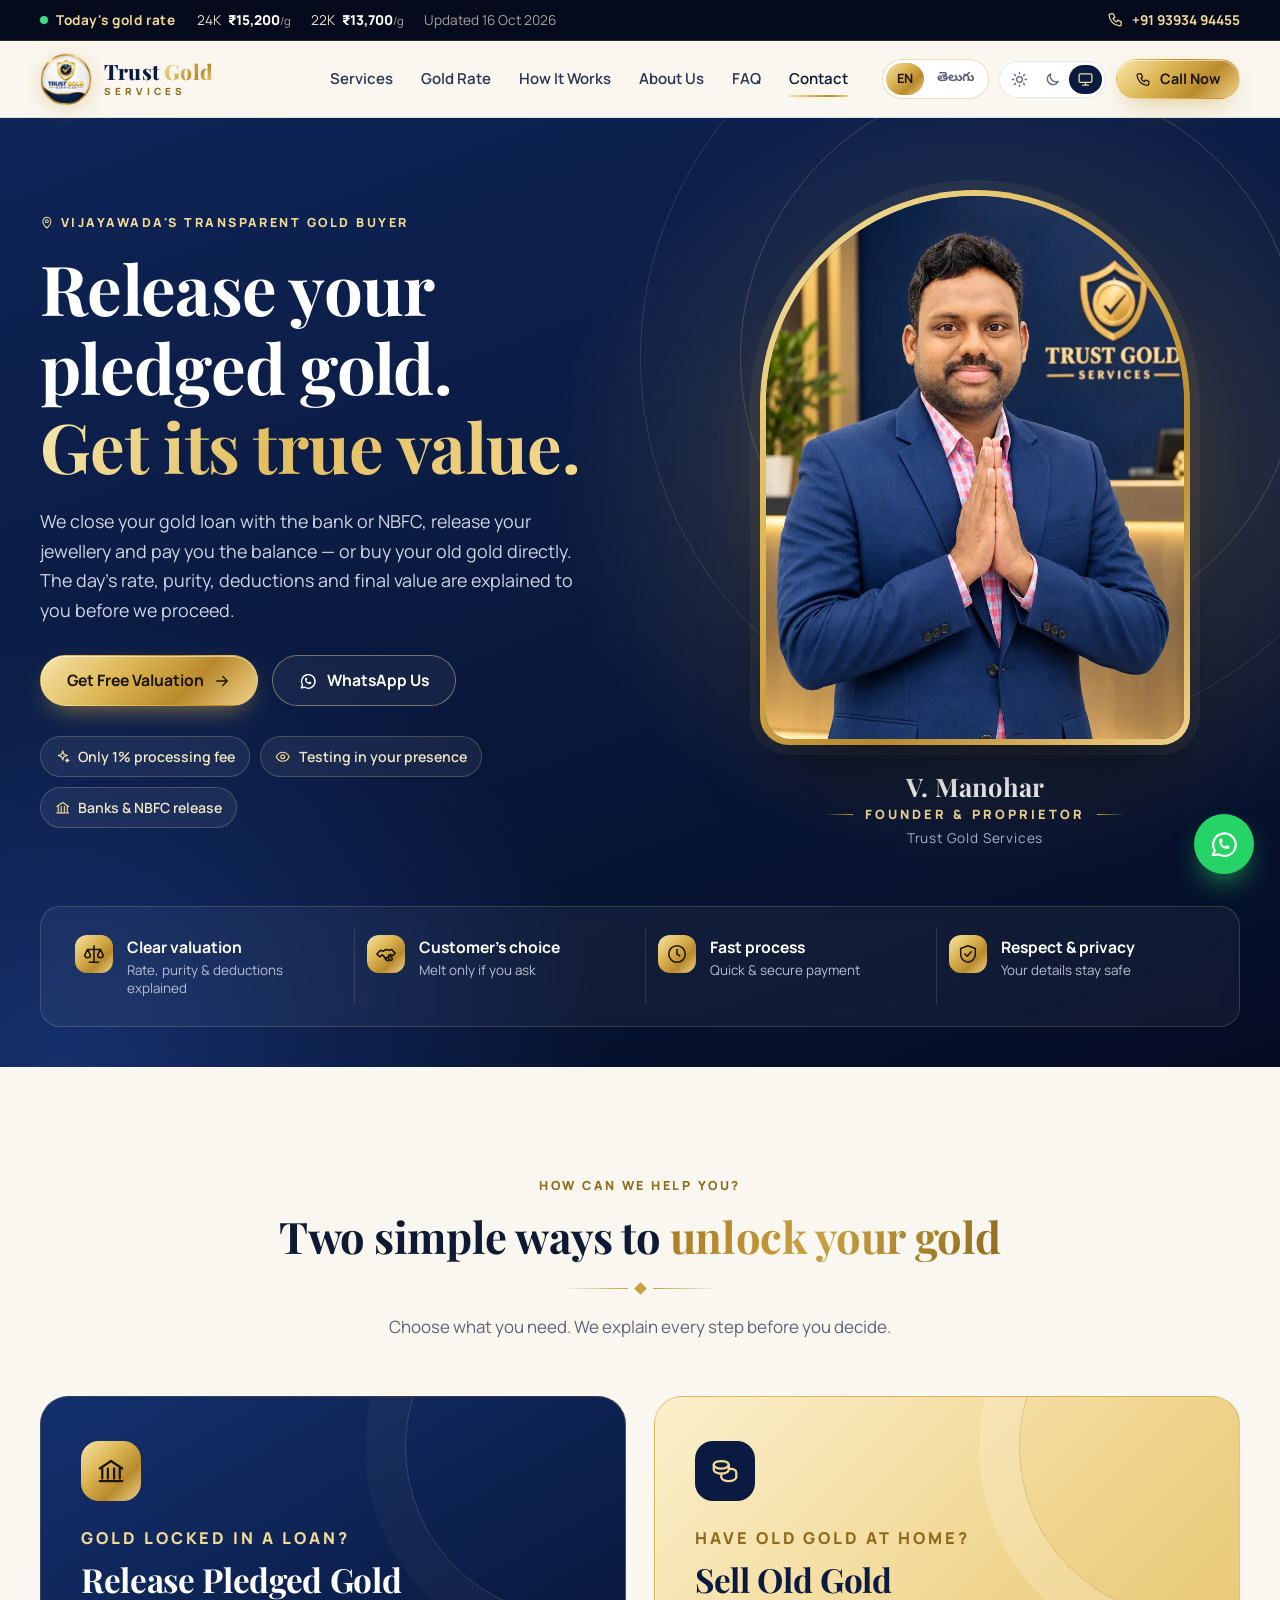
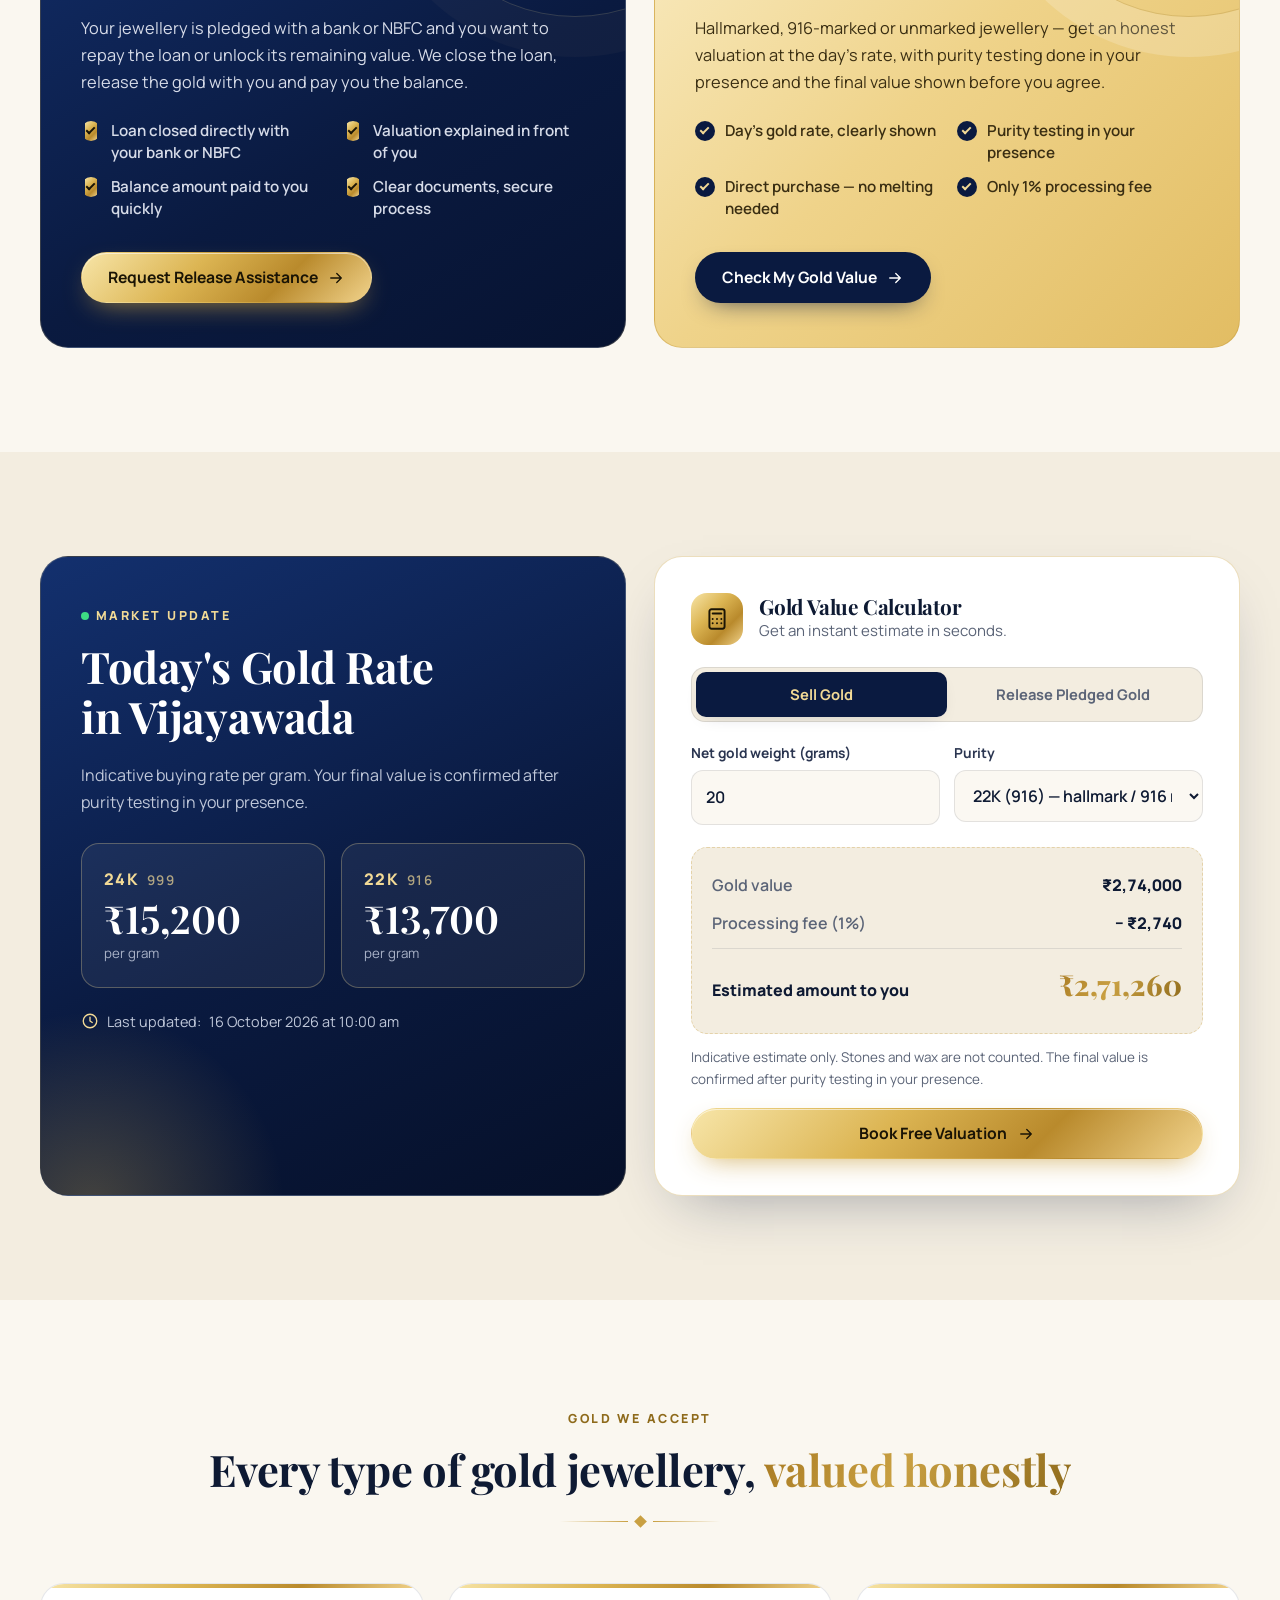
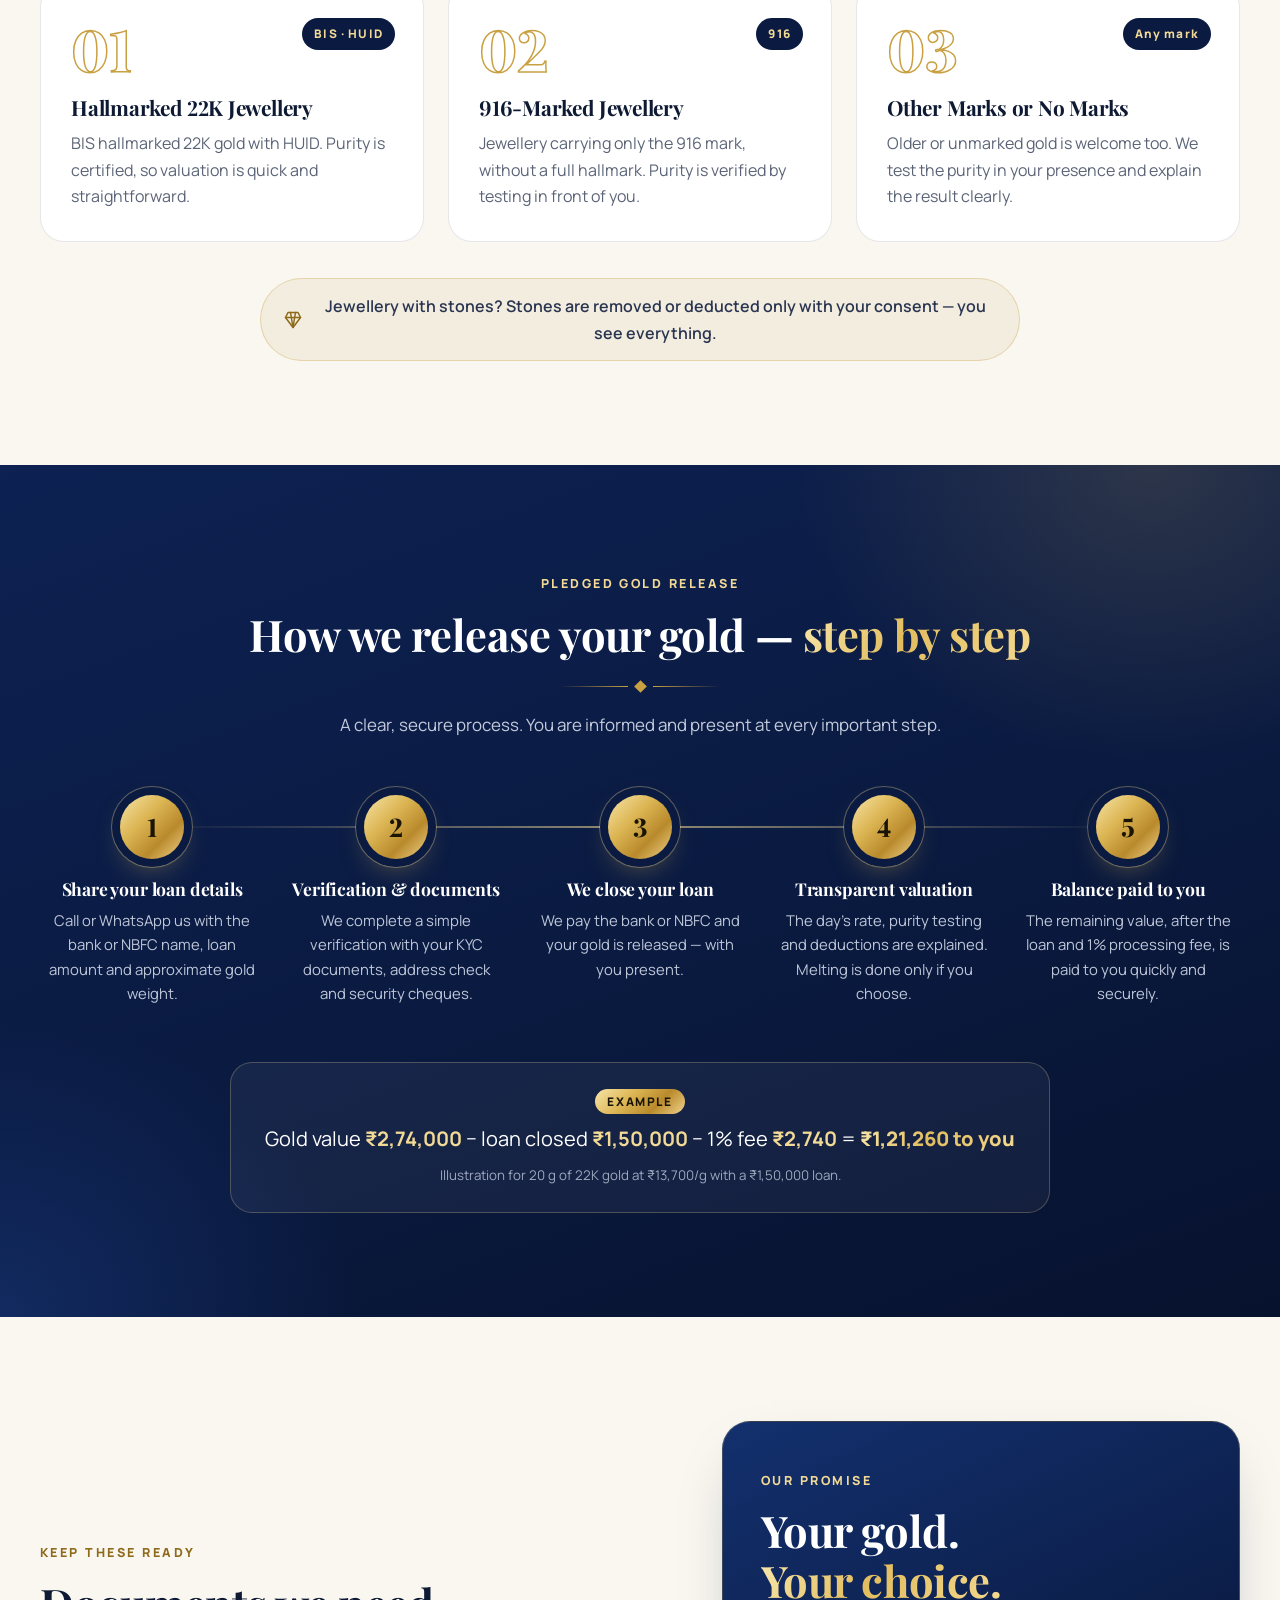
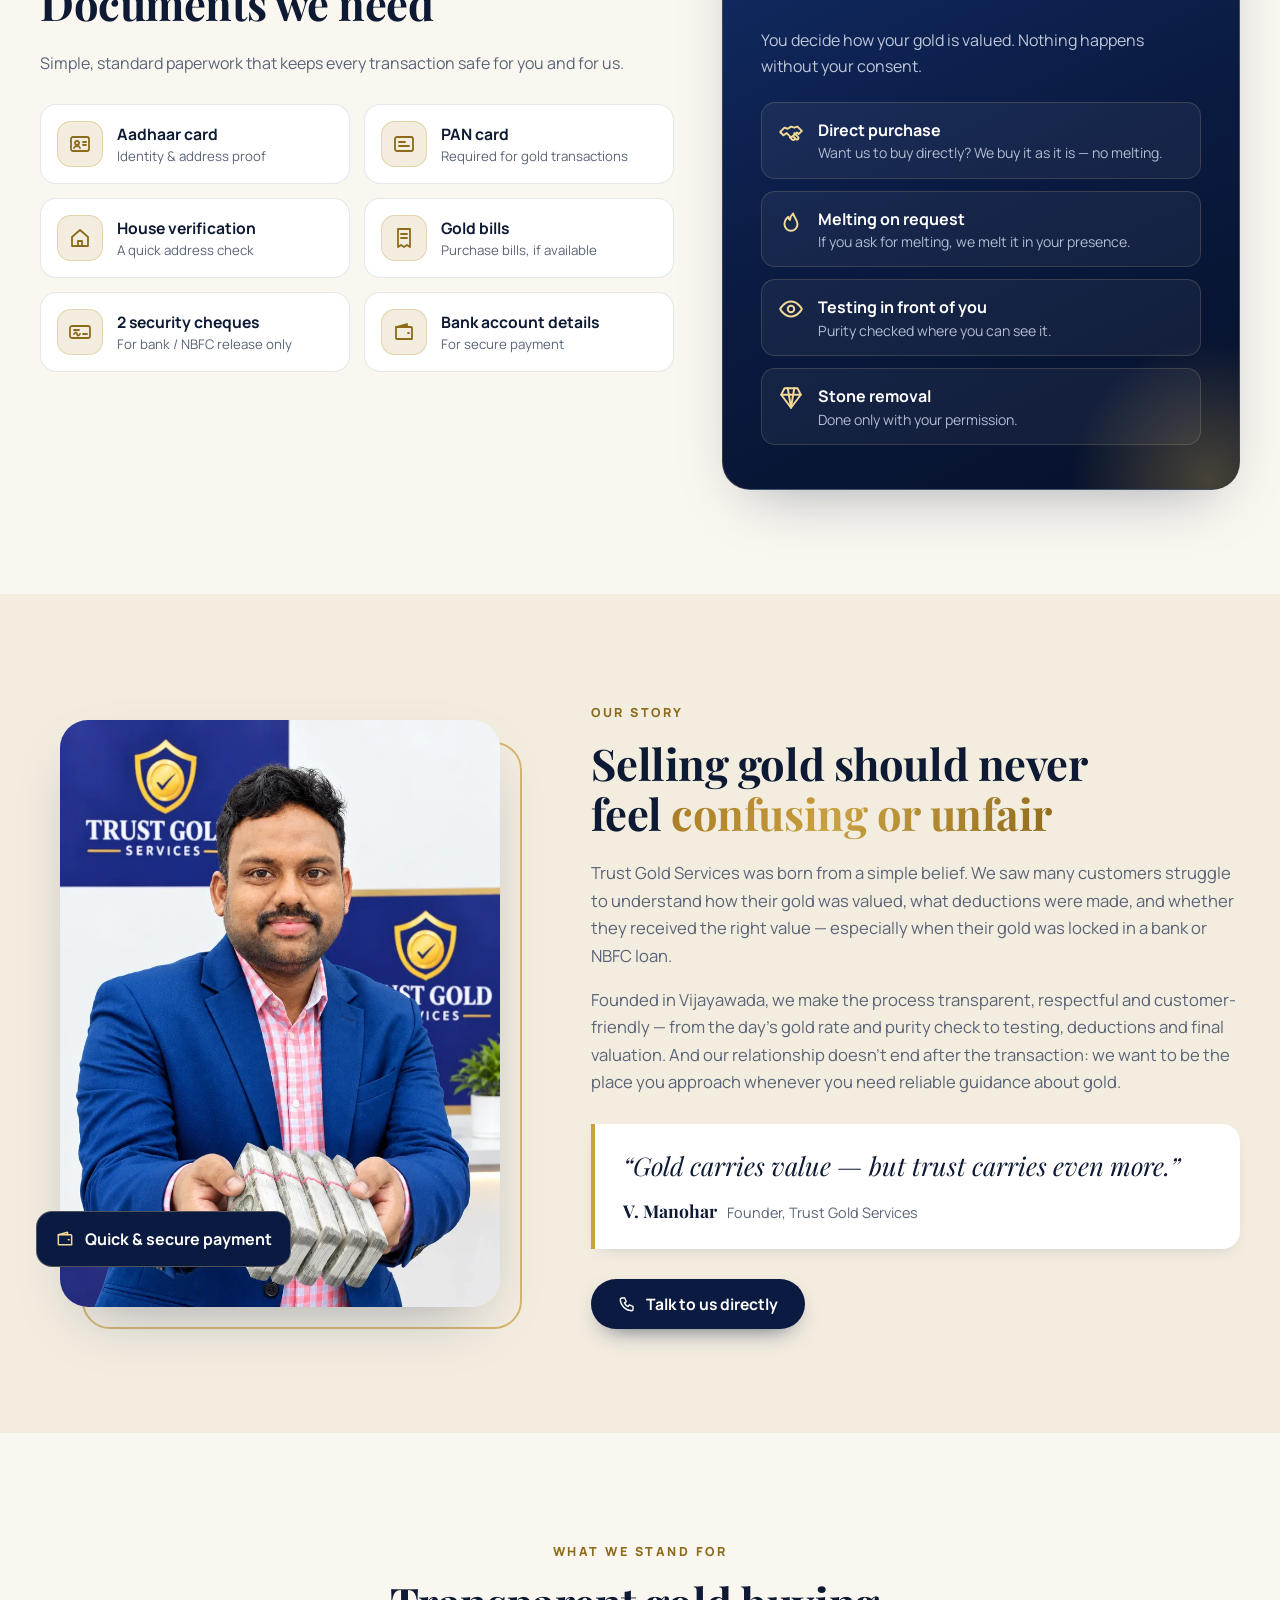
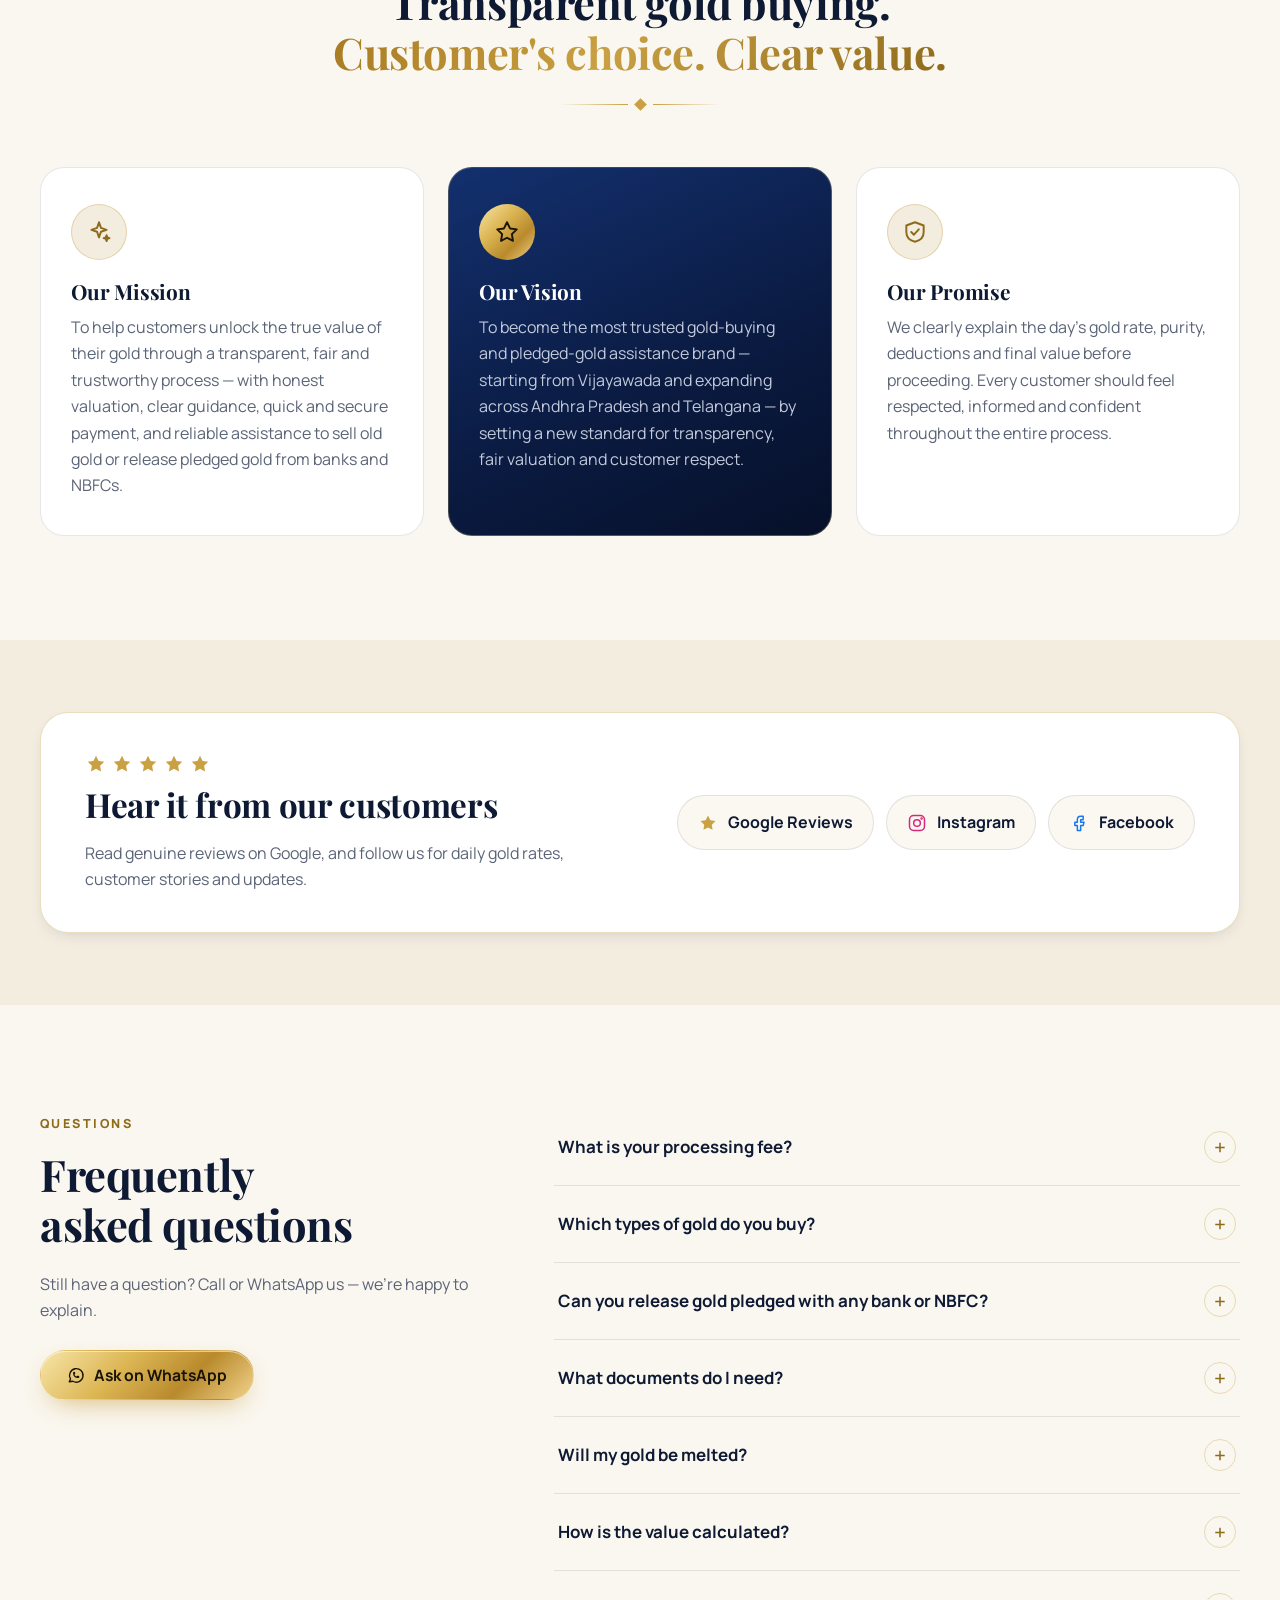
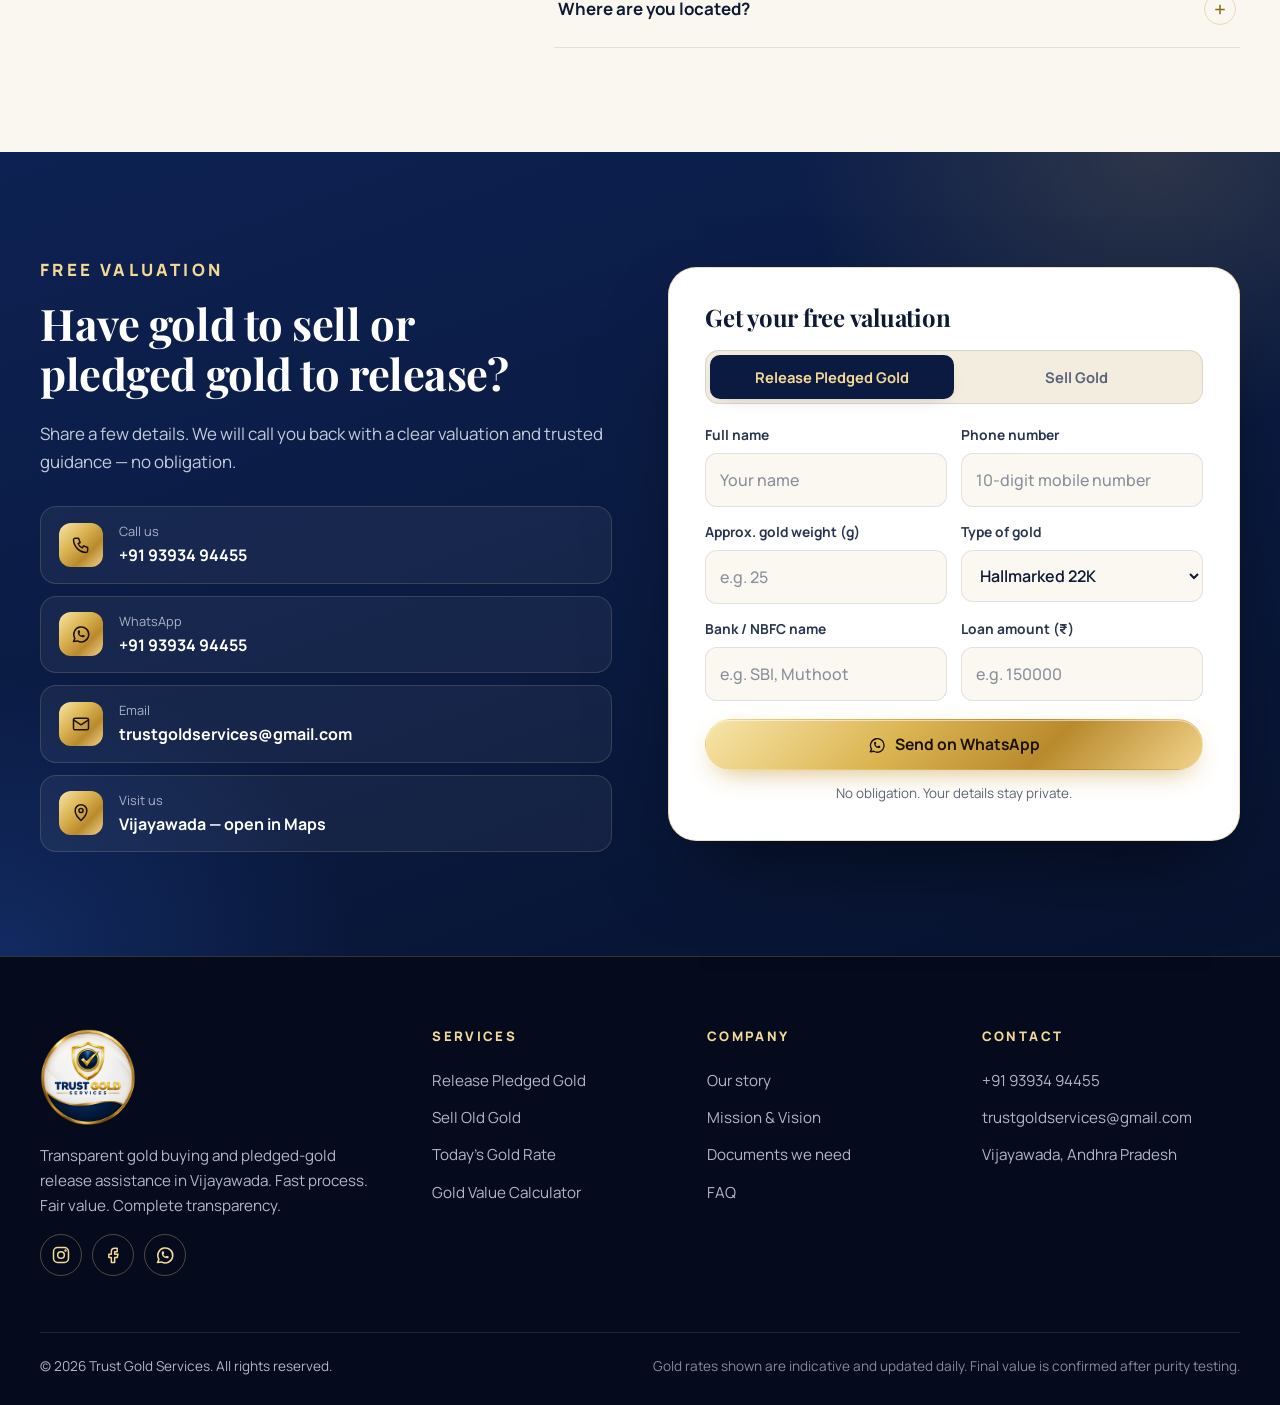
==== trust-gold-services/index.html @ 91efc504 "Hero: replace floating cards with a founder nameplate; centre step numbers Remove the floating 'Nama" ====
<!DOCTYPE html>
<html lang="en">
<head>
  <meta charset="UTF-8" />
  <meta name="viewport" content="width=device-width, initial-scale=1.0" />
  <title>Trust Gold Services | Release Pledged Gold &amp; Sell Old Gold in Vijayawada</title>
  <meta name="description" content="Trust Gold Services, Vijayawada — release gold pledged with banks and NBFCs, or sell old gold with transparent valuation, purity testing in your presence, only 1% processing fee and quick, secure payment." />
  <meta name="theme-color" content="#0a1a40" />
  <meta property="og:title" content="Trust Gold Services — Vijayawada" />
  <meta property="og:description" content="Release your pledged gold or sell old gold. Transparent valuation. Customer's choice. Clear value." />
  <meta property="og:type" content="website" />
  <meta property="og:image" content="assets/og-image.jpg" />
  <link rel="icon" href="assets/favicon.png" type="image/png" />
  <link rel="apple-touch-icon" href="assets/apple-touch-icon.png" />
  <link rel="preconnect" href="https://fonts.googleapis.com" />
  <link rel="preconnect" href="https://fonts.gstatic.com" crossorigin />
  <link href="https://fonts.googleapis.com/css2?family=Playfair+Display:ital,wght@0,500..800;1,500..700&family=Manrope:wght@400;500;600;700;800&family=Noto+Sans+Telugu:wght@400;500;600;700&family=Noto+Serif+Telugu:wght@500;600;700&display=swap" rel="stylesheet" />
  <link rel="stylesheet" href="styles.css" />
  <script>
    (function () {
      var d = document.documentElement, pref = "system", lang = "en";
      d.classList.add("js");
      try { pref = localStorage.getItem("tgs-theme") || "system"; lang = localStorage.getItem("tgs-lang") === "te" ? "te" : "en"; } catch (e) {}
      var dark = window.matchMedia && matchMedia("(prefers-color-scheme: dark)").matches;
      d.setAttribute("data-theme-pref", pref);
      d.setAttribute("data-theme", pref === "system" ? (dark ? "dark" : "light") : pref);
      d.lang = lang;
    })();
  </script>
  <script type="application/ld+json">
  {
    "@context": "https://schema.org",
    "@type": "LocalBusiness",
    "name": "Trust Gold Services",
    "description": "Gold buying and pledged gold release assistance in Vijayawada.",
    "founder": "V. Manohar",
    "telephone": "+91 93934 94455",
    "email": "trustgoldservices@gmail.com",
    "address": { "@type": "PostalAddress", "addressLocality": "Vijayawada", "addressRegion": "Andhra Pradesh", "addressCountry": "IN" },
    "hasMap": "https://maps.app.goo.gl/hkybjegfg9zumDPx6",
    "sameAs": ["https://www.instagram.com/trustgoldservices", "https://www.facebook.com/share/1bgL24rnT9/"]
  }
  </script>
</head>
<body>

  <!-- Icon sprite -->
  <svg width="0" height="0" style="position:absolute" aria-hidden="true" focusable="false">
    <defs>
      <linearGradient id="goldGrad" x1="0" y1="0" x2="1" y2="1">
        <stop offset="0" stop-color="#F7E3A1" /><stop offset=".45" stop-color="#D4A93F" /><stop offset="1" stop-color="#9C7420" />
      </linearGradient>
    </defs>
    <symbol id="i-phone" viewBox="0 0 24 24"><path d="M5 4h4l2 5-2.5 1.5a11 11 0 0 0 5 5L15 13l5 2v4a2 2 0 0 1-2 2A16 16 0 0 1 3 6a2 2 0 0 1 2-2" /></symbol>
    <symbol id="i-whatsapp" viewBox="0 0 24 24"><path d="M3 21l1.65-3.8A9 9 0 1 1 7.8 20.3L3 21" /><path d="M9 10a.5.5 0 0 0 1 0V9a.5.5 0 0 0-1 0v1a5 5 0 0 0 5 5h1a.5.5 0 0 0 0-1h-1a.5.5 0 0 0 0 1" /></symbol>
    <symbol id="i-mail" viewBox="0 0 24 24"><rect x="3" y="5" width="18" height="14" rx="2" /><path d="m3 7 9 6 9-6" /></symbol>
    <symbol id="i-pin" viewBox="0 0 24 24"><path d="M12 21s-7-6.2-7-12a7 7 0 0 1 14 0c0 5.8-7 12-7 12z" /><circle cx="12" cy="9" r="2.5" /></symbol>
    <symbol id="i-instagram" viewBox="0 0 24 24"><rect x="3" y="3" width="18" height="18" rx="5" /><circle cx="12" cy="12" r="4" /><circle cx="17.5" cy="6.5" r=".6" fill="currentColor" /></symbol>
    <symbol id="i-facebook" viewBox="0 0 24 24"><path d="M14 8h3V4h-3a4 4 0 0 0-4 4v3H7v4h3v6h4v-6h3l1-4h-4V8a0 0 0 0 1 0 0z" /></symbol>
    <symbol id="i-youtube" viewBox="0 0 24 24"><rect x="2.5" y="5.5" width="19" height="13" rx="4" /><path d="m10 9.5 5 2.5-5 2.5z" /></symbol>
    <symbol id="i-shield" viewBox="0 0 24 24"><path d="M12 3 4 6v6c0 5 3.5 8 8 9 4.5-1 8-4 8-9V6z" /><path d="m8.5 12 2.5 2.5 4.5-5" /></symbol>
    <symbol id="i-scale" viewBox="0 0 24 24"><path d="M12 3v18M7 21h10M5 7h14M5 7l-3 6a3 3 0 0 0 6 0zM19 7l-3 6a3 3 0 0 0 6 0z" /></symbol>
    <symbol id="i-flame" viewBox="0 0 24 24"><path d="M12 21a6 6 0 0 0 6-6c0-4-3-6-4-10-2 2-3 4-3 6-1-1-1.5-2-1.5-3C7 10 6 12.5 6 15a6 6 0 0 0 6 6z" /></symbol>
    <symbol id="i-gem" viewBox="0 0 24 24"><path d="M6 3h12l3 6-9 12L3 9z" /><path d="M3 9h18M9 3l3 18 3-18" /></symbol>
    <symbol id="i-bank" viewBox="0 0 24 24"><path d="M3 10 12 4l9 6M5 10v8M9.5 10v8M14.5 10v8M19 10v8M3 20h18" /></symbol>
    <symbol id="i-coins" viewBox="0 0 24 24"><ellipse cx="9" cy="7" rx="6" ry="3" /><path d="M3 7v4c0 1.7 2.7 3 6 3s6-1.3 6-3V7" /><path d="M9 14v3c0 1.7 2.7 3 6 3s6-1.3 6-3v-4c0-1.7-2.7-3-6-3" /></symbol>
    <symbol id="i-id" viewBox="0 0 24 24"><rect x="3" y="5" width="18" height="14" rx="2" /><circle cx="9" cy="11" r="2" /><path d="M6 16c.5-1.5 1.7-2 3-2s2.5.5 3 2M15 10h3M15 13h3" /></symbol>
    <symbol id="i-card" viewBox="0 0 24 24"><rect x="3" y="5" width="18" height="14" rx="2" /><path d="M7 10h6M7 14h10" /></symbol>
    <symbol id="i-home" viewBox="0 0 24 24"><path d="M4 11 12 4l8 7v9H4z" /><path d="M10 20v-5h4v5" /></symbol>
    <symbol id="i-receipt" viewBox="0 0 24 24"><path d="M6 3h12v18l-3-2-3 2-3-2-3 2z" /><path d="M9 8h6M9 12h6" /></symbol>
    <symbol id="i-cheque" viewBox="0 0 24 24"><rect x="2" y="6" width="20" height="12" rx="2" /><path d="M6 14c1.5-2 2.5-2 3 0s1.5 2 3 0M15 14h4M6 10h5" /></symbol>
    <symbol id="i-wallet" viewBox="0 0 24 24"><path d="M4 7h15a1 1 0 0 1 1 1v11H5a1 1 0 0 1-1-1z" /><path d="M4 7l11-3v3M16 13h1" /></symbol>
    <symbol id="i-eye" viewBox="0 0 24 24"><path d="M2 12s3.5-7 10-7 10 7 10 7-3.5 7-10 7S2 12 2 12z" /><circle cx="12" cy="12" r="3" /></symbol>
    <symbol id="i-check" viewBox="0 0 24 24"><path d="m5 12.5 4.5 4.5L19 7" /></symbol>
    <symbol id="i-arrow" viewBox="0 0 24 24"><path d="M5 12h14M13 6l6 6-6 6" /></symbol>
    <symbol id="i-sun" viewBox="0 0 24 24"><circle cx="12" cy="12" r="4" /><path d="M12 2v2M12 20v2M4.9 4.9l1.4 1.4M17.7 17.7l1.4 1.4M2 12h2M20 12h2M4.9 19.1l1.4-1.4M17.7 6.3l1.4-1.4" /></symbol>
    <symbol id="i-moon" viewBox="0 0 24 24"><path d="M20 14.5A8 8 0 0 1 9.5 4 8 8 0 1 0 20 14.5z" /></symbol>
    <symbol id="i-auto" viewBox="0 0 24 24"><rect x="3" y="4" width="18" height="12" rx="2" /><path d="M8 20h8M12 16v4" /></symbol>
    <symbol id="i-menu" viewBox="0 0 24 24"><path d="M4 7h16M4 12h16M4 17h16" /></symbol>
    <symbol id="i-close" viewBox="0 0 24 24"><path d="M6 6l12 12M18 6 6 18" /></symbol>
    <symbol id="i-clock" viewBox="0 0 24 24"><circle cx="12" cy="12" r="9" /><path d="M12 7v5l3 2" /></symbol>
    <symbol id="i-handshake" viewBox="0 0 24 24"><path d="m11 17 2 2a1.4 1.4 0 0 0 2-2M14 16l2.5 2.5a1.4 1.4 0 0 0 2-2L15 13" /><path d="M2 12l4-4 3 1 3-2 3 1 3-1 4 4-3 3-1.5-1.5L12 17l-4-4-3 2z" /></symbol>
    <symbol id="i-star" viewBox="0 0 24 24"><path d="m12 3 2.8 5.7 6.2.9-4.5 4.4 1 6.2L12 17.3 6.5 20.2l1-6.2L3 9.6l6.2-.9z" /></symbol>
    <symbol id="i-calc" viewBox="0 0 24 24"><rect x="5" y="3" width="14" height="18" rx="2" /><path d="M8 7h8M8 12h.01M12 12h.01M16 12h.01M8 16h.01M12 16h.01M16 16h.01" /></symbol>
    <symbol id="i-sparkle" viewBox="0 0 24 24"><path d="M12 3l1.8 5.2L19 10l-5.2 1.8L12 17l-1.8-5.2L5 10l5.2-1.8z" /><path d="M19 15l.7 2 2 .7-2 .7-.7 2-.7-2-2-.7 2-.7z" /></symbol>
  </svg>

  <a class="skip" href="#main" data-i18n="skip">Skip to content</a>

  <!-- ===== Rate strip ===== -->
  <div class="ratebar">
    <div class="container ratebar__inner">
      <p class="ratebar__live"><span class="pulse" aria-hidden="true"></span><span data-i18n="ratebar.title">Today's gold rate</span></p>
      <p class="ratebar__rates">
        <span>24K <b data-rate="k24">₹15,200</b><small data-i18n="perGram">/g</small></span>
        <span>22K <b data-rate="k22">₹13,700</b><small data-i18n="perGram">/g</small></span>
        <span class="ratebar__upd"><span data-i18n="updated">Updated</span> <time data-rate="updated">16 Oct 2026</time></span>
      </p>
      <a class="ratebar__call" data-link="phone" href="tel:+919393494455"><svg class="ic"><use href="#i-phone" /></svg><span data-text="phoneDisplay">+91 93934 94455</span></a>
    </div>
  </div>

  <!-- ===== Header ===== -->
  <header class="header" id="top">
    <div class="container header__inner">
      <a class="brand" href="#home" aria-label="Trust Gold Services — home">
        <img src="assets/logo.webp" width="52" height="52" alt="" />
        <span class="brand__text"><b>Trust <em>Gold</em></b><small>SERVICES</small></span>
      </a>

      <nav class="nav" id="nav" aria-label="Main">
        <a href="#services" data-i18n="nav.services">Services</a>
        <a href="#rate" data-i18n="nav.rate">Gold Rate</a>
        <a href="#process" data-i18n="nav.process">How It Works</a>
        <a href="#founder" data-i18n="nav.about">About Us</a>
        <a href="#faq" data-i18n="nav.faq">FAQ</a>
        <a href="#contact" data-i18n="nav.contact">Contact</a>
        <div class="nav__mobile-prefs">
          <div class="seg" role="group" aria-label="Theme">
            <button type="button" data-theme-set="light"><svg class="ic"><use href="#i-sun" /></svg><span data-i18n="theme.light">Light</span></button>
            <button type="button" data-theme-set="dark"><svg class="ic"><use href="#i-moon" /></svg><span data-i18n="theme.dark">Dark</span></button>
            <button type="button" data-theme-set="system"><svg class="ic"><use href="#i-auto" /></svg><span data-i18n="theme.system">Default</span></button>
          </div>
        </div>
      </nav>

      <div class="header__tools">
        <button class="lang-btn" type="button" data-lang-toggle aria-label="Switch language / భాష మార్చండి">
          <span class="lang-btn__opt" data-lang="en">EN</span><span class="lang-btn__opt" data-lang="te">తెలుగు</span>
        </button>
        <div class="seg seg--desktop" role="group" aria-label="Theme">
          <button type="button" data-theme-set="light" title="Light mode"><svg class="ic"><use href="#i-sun" /></svg><span class="sr" data-i18n="theme.light">Light</span></button>
          <button type="button" data-theme-set="dark" title="Dark mode"><svg class="ic"><use href="#i-moon" /></svg><span class="sr" data-i18n="theme.dark">Dark</span></button>
          <button type="button" data-theme-set="system" title="Default (device setting)"><svg class="ic"><use href="#i-auto" /></svg><span class="sr" data-i18n="theme.system">Default</span></button>
        </div>
        <a class="btn btn--gold btn--sm header__cta" data-link="phone" href="tel:+919393494455"><svg class="ic"><use href="#i-phone" /></svg><span data-i18n="cta.call">Call Now</span></a>
        <button class="menu-btn" type="button" id="menuBtn" aria-controls="nav" aria-expanded="false" aria-label="Menu">
          <svg class="ic ic--open"><use href="#i-menu" /></svg><svg class="ic ic--close"><use href="#i-close" /></svg>
        </button>
      </div>
    </div>
  </header>

  <main id="main">

    <!-- ===== Hero ===== -->
    <section class="hero" id="home">
      <div class="hero__bg" aria-hidden="true"></div>
      <div class="container hero__grid">
        <div class="hero__copy reveal">
          <p class="eyebrow eyebrow--light"><svg class="ic"><use href="#i-pin" /></svg><span data-i18n="hero.eyebrow">Vijayawada's transparent gold buyer</span></p>
          <h1 class="hero__title" data-i18n="hero.title">Release your pledged gold.<br /><span class="gold-text">Get its true value.</span></h1>
          <p class="hero__lead" data-i18n="hero.lead">We close your gold loan with the bank or NBFC, release your jewellery and pay you the balance — or buy your old gold directly. The day's rate, purity, deductions and final value are explained to you before we proceed.</p>
          <div class="hero__ctas">
            <a class="btn btn--gold" href="#contact"><span data-i18n="cta.valuation">Get Free Valuation</span><svg class="ic"><use href="#i-arrow" /></svg></a>
            <a class="btn btn--ghost-light" data-link="whatsapp" href="https://wa.me/919393494455" target="_blank" rel="noopener"><svg class="ic"><use href="#i-whatsapp" /></svg><span data-i18n="cta.whatsapp">WhatsApp Us</span></a>
          </div>
          <ul class="hero__chips">
            <li><svg class="ic"><use href="#i-sparkle" /></svg><span data-i18n="chip.fee">Only 1% processing fee</span></li>
            <li><svg class="ic"><use href="#i-eye" /></svg><span data-i18n="chip.presence">Testing in your presence</span></li>
            <li><svg class="ic"><use href="#i-bank" /></svg><span data-i18n="chip.banks">Banks &amp; NBFC release</span></li>
          </ul>
        </div>

        <figure class="hero__media reveal" style="--d:.15s">
          <div class="arch">
            <div class="arch__glow" aria-hidden="true"></div>
            <img src="assets/owner-namaste.webp" width="800" height="1200" alt="V. Manohar, founder of Trust Gold Services, greeting with a namaste" fetchpriority="high" />
          </div>
          <figcaption class="nameplate">
            <b>V. Manohar</b>
            <span data-i18n="founder.role">Founder &amp; Proprietor</span>
            <small>Trust Gold Services</small>
          </figcaption>
        </figure>
      </div>

      <div class="container">
        <ul class="trustbar reveal">
          <li><svg class="ic"><use href="#i-scale" /></svg><div><b data-i18n="tb.1t">Clear valuation</b><small data-i18n="tb.1s">Rate, purity &amp; deductions explained</small></div></li>
          <li><svg class="ic"><use href="#i-handshake" /></svg><div><b data-i18n="tb.2t">Customer's choice</b><small data-i18n="tb.2s">Melt only if you ask</small></div></li>
          <li><svg class="ic"><use href="#i-clock" /></svg><div><b data-i18n="tb.3t">Fast process</b><small data-i18n="tb.3s">Quick &amp; secure payment</small></div></li>
          <li><svg class="ic"><use href="#i-shield" /></svg><div><b data-i18n="tb.4t">Respect &amp; privacy</b><small data-i18n="tb.4s">Your details stay safe</small></div></li>
        </ul>
      </div>
    </section>

    <!-- ===== Services ===== -->
    <section class="section" id="services">
      <div class="container">
        <header class="sec-head reveal">
          <p class="eyebrow" data-i18n="svc.eyebrow">How can we help you?</p>
          <h2 data-i18n="svc.title">Two simple ways to <span class="gold-text">unlock your gold</span></h2>
          <div class="divider" aria-hidden="true"><span></span></div>
          <p data-i18n="svc.lead">Choose what you need. We explain every step before you decide.</p>
        </header>

        <div class="paths">
          <article class="path path--navy reveal">
            <span class="path__icon"><svg class="ic"><use href="#i-bank" /></svg></span>
            <p class="path__kicker" data-i18n="p1.kicker">Gold locked in a loan?</p>
            <h3 data-i18n="p1.title">Release Pledged Gold</h3>
            <p data-i18n="p1.text">Your jewellery is pledged with a bank or NBFC and you want to repay the loan or unlock its remaining value. We close the loan, release the gold with you and pay you the balance.</p>
            <ul class="ticks">
              <li data-i18n="p1.b1">Loan closed directly with your bank or NBFC</li>
              <li data-i18n="p1.b2">Valuation explained in front of you</li>
              <li data-i18n="p1.b3">Balance amount paid to you quickly</li>
              <li data-i18n="p1.b4">Clear documents, secure process</li>
            </ul>
            <a class="btn btn--gold" href="#contact" data-service="release"><span data-i18n="p1.cta">Request Release Assistance</span><svg class="ic"><use href="#i-arrow" /></svg></a>
          </article>

          <article class="path path--gold reveal" style="--d:.1s">
            <span class="path__icon"><svg class="ic"><use href="#i-coins" /></svg></span>
            <p class="path__kicker" data-i18n="p2.kicker">Have old gold at home?</p>
            <h3 data-i18n="p2.title">Sell Old Gold</h3>
            <p data-i18n="p2.text">Hallmarked, 916-marked or unmarked jewellery — get an honest valuation at the day's rate, with purity testing done in your presence and the final value shown before you agree.</p>
            <ul class="ticks">
              <li data-i18n="p2.b1">Day's gold rate, clearly shown</li>
              <li data-i18n="p2.b2">Purity testing in your presence</li>
              <li data-i18n="p2.b3">Direct purchase — no melting needed</li>
              <li data-i18n="p2.b4">Only 1% processing fee</li>
            </ul>
            <a class="btn btn--navy" href="#contact" data-service="sell"><span data-i18n="p2.cta">Check My Gold Value</span><svg class="ic"><use href="#i-arrow" /></svg></a>
          </article>
        </div>
      </div>
    </section>

    <!-- ===== Gold rate + calculator ===== -->
    <section class="section section--tint" id="rate">
      <div class="container rate-grid">
        <div class="rate-panel reveal">
          <p class="eyebrow eyebrow--light"><span class="pulse" aria-hidden="true"></span><span data-i18n="rate.eyebrow">Market update</span></p>
          <h2 data-i18n="rate.title">Today's Gold Rate in Vijayawada</h2>
          <p class="rate-panel__lead" data-i18n="rate.lead">Indicative buying rate per gram. Your final value is confirmed after purity testing in your presence.</p>
          <div class="rate-cards">
            <div class="rate-card"><span class="rate-card__k">24K <small>999</small></span><b data-rate="k24">₹15,200</b><small data-i18n="rate.per">per gram</small></div>
            <div class="rate-card"><span class="rate-card__k">22K <small>916</small></span><b data-rate="k22">₹13,700</b><small data-i18n="rate.per">per gram</small></div>
          </div>
          <p class="rate-panel__upd"><svg class="ic"><use href="#i-clock" /></svg><span data-i18n="rate.updated">Last updated:</span> <time data-rate="updatedLong">16 Oct 2026, 10:00 AM</time></p>
        </div>

        <form class="calc reveal" id="calc" style="--d:.1s" novalidate>
          <div class="calc__head">
            <span class="calc__icon"><svg class="ic"><use href="#i-calc" /></svg></span>
            <div>
              <h3 data-i18n="calc.title">Gold Value Calculator</h3>
              <p data-i18n="calc.sub">Get an instant estimate in seconds.</p>
            </div>
          </div>

          <div class="tabs" role="tablist" aria-label="Calculator mode">
            <button type="button" role="tab" class="tab is-active" aria-selected="true" data-mode="sell" data-i18n="calc.tabSell">Sell Gold</button>
            <button type="button" role="tab" class="tab" aria-selected="false" data-mode="release" data-i18n="calc.tabRelease">Release Pledged Gold</button>
          </div>

          <div class="calc__fields">
            <label class="field">
              <span data-i18n="calc.weight">Net gold weight (grams)</span>
              <input type="number" id="cWeight" inputmode="decimal" min="0" step="0.01" value="20" />
            </label>
            <label class="field">
              <span data-i18n="calc.purity">Purity</span>
              <select id="cPurity">
                <option value="91.6" data-i18n="calc.p22">22K (916) — hallmark / 916 mark</option>
                <option value="99.9" data-i18n="calc.p24">24K (999)</option>
                <option value="83.3" data-i18n="calc.p20">20K (833)</option>
                <option value="75" data-i18n="calc.p18">18K (750)</option>
                <option value="91.6" data-i18n="calc.pNs">Not sure — we will test it</option>
              </select>
            </label>
            <label class="field field--loan" hidden>
              <span data-i18n="calc.loan">Loan amount to close (₹)</span>
              <input type="number" id="cLoan" inputmode="numeric" min="0" step="100" value="150000" />
            </label>
          </div>

          <dl class="calc__out" aria-live="polite">
            <div><dt data-i18n="calc.value">Gold value</dt><dd id="oValue">—</dd></div>
            <div><dt data-i18n="calc.fee">Processing fee (1%)</dt><dd id="oFee">—</dd></div>
            <div class="row-loan" hidden><dt data-i18n="calc.loanOut">Loan closed with bank</dt><dd id="oLoan">—</dd></div>
            <div class="calc__total"><dt data-i18n="calc.total">Estimated amount to you</dt><dd id="oTotal">—</dd></div>
          </dl>
          <p class="calc__warn" id="calcWarn" hidden data-i18n="calc.warn">The loan amount is more than the estimated gold value. Please call us — we will guide you.</p>
          <p class="calc__note" data-i18n="calc.note">Indicative estimate only. Stones and wax are not counted. The final value is confirmed after purity testing in your presence.</p>
          <a class="btn btn--gold btn--block" href="#contact" id="calcCta"><span data-i18n="calc.cta">Book Free Valuation</span><svg class="ic"><use href="#i-arrow" /></svg></a>
        </form>
      </div>
    </section>

    <!-- ===== Gold we accept ===== -->
    <section class="section" id="accept">
      <div class="container">
        <header class="sec-head reveal">
          <p class="eyebrow" data-i18n="acc.eyebrow">Gold we accept</p>
          <h2 data-i18n="acc.title">Every type of gold jewellery, <span class="gold-text">valued honestly</span></h2>
          <div class="divider" aria-hidden="true"><span></span></div>
        </header>
        <div class="types">
          <article class="type reveal">
            <span class="type__num">01</span>
            <span class="type__badge">BIS · HUID</span>
            <h3 data-i18n="acc.1t">Hallmarked 22K Jewellery</h3>
            <p data-i18n="acc.1p">BIS hallmarked 22K gold with HUID. Purity is certified, so valuation is quick and straightforward.</p>
          </article>
          <article class="type reveal" style="--d:.08s">
            <span class="type__num">02</span>
            <span class="type__badge">916</span>
            <h3 data-i18n="acc.2t">916-Marked Jewellery</h3>
            <p data-i18n="acc.2p">Jewellery carrying only the 916 mark, without a full hallmark. Purity is verified by testing in front of you.</p>
          </article>
          <article class="type reveal" style="--d:.16s">
            <span class="type__num">03</span>
            <span class="type__badge" data-i18n="acc.badge3">Any mark</span>
            <h3 data-i18n="acc.3t">Other Marks or No Marks</h3>
            <p data-i18n="acc.3p">Older or unmarked gold is welcome too. We test the purity in your presence and explain the result clearly.</p>
          </article>
        </div>
        <p class="accept-note reveal"><svg class="ic"><use href="#i-gem" /></svg><span data-i18n="acc.note">Jewellery with stones? Stones are removed or deducted only with your consent — you see everything.</span></p>
      </div>
    </section>

    <!-- ===== Process ===== -->
    <section class="section section--navy" id="process">
      <div class="container">
        <header class="sec-head sec-head--light reveal">
          <p class="eyebrow eyebrow--light" data-i18n="proc.eyebrow">Pledged gold release</p>
          <h2 data-i18n="proc.title">How we release your gold — <span class="gold-text">step by step</span></h2>
          <div class="divider" aria-hidden="true"><span></span></div>
          <p data-i18n="proc.lead">A clear, secure process. You are informed and present at every important step.</p>
        </header>

        <ol class="steps">
          <li class="step reveal"><span class="step__n">1</span><h3 data-i18n="s1.t">Share your loan details</h3><p data-i18n="s1.p">Call or WhatsApp us with the bank or NBFC name, loan amount and approximate gold weight.</p></li>
          <li class="step reveal" style="--d:.06s"><span class="step__n">2</span><h3 data-i18n="s2.t">Verification &amp; documents</h3><p data-i18n="s2.p">We complete a simple verification with your KYC documents, address check and security cheques.</p></li>
          <li class="step reveal" style="--d:.12s"><span class="step__n">3</span><h3 data-i18n="s3.t">We close your loan</h3><p data-i18n="s3.p">We pay the bank or NBFC and your gold is released — with you present.</p></li>
          <li class="step reveal" style="--d:.18s"><span class="step__n">4</span><h3 data-i18n="s4.t">Transparent valuation</h3><p data-i18n="s4.p">The day's rate, purity testing and deductions are explained. Melting is done only if you choose.</p></li>
          <li class="step reveal" style="--d:.24s"><span class="step__n">5</span><h3 data-i18n="s5.t">Balance paid to you</h3><p data-i18n="s5.p">The remaining value, after the loan and 1% processing fee, is paid to you quickly and securely.</p></li>
        </ol>

        <div class="example reveal">
          <p class="example__label" data-i18n="ex.label">Example</p>
          <p class="example__text" id="exText">Gold value <b>₹2,74,000</b> − loan closed <b>₹1,50,000</b> − 1% fee <b>₹2,740</b> = <span class="gold-text">₹1,21,260 to you</span></p>
          <small id="exNote">Illustration for 20 g of 22K gold at ₹13,700/g with a ₹1,50,000 loan.</small>
        </div>
      </div>
    </section>

    <!-- ===== Documents + choice ===== -->
    <section class="section" id="documents">
      <div class="container docs-grid">
        <div class="reveal">
          <p class="eyebrow" data-i18n="doc.eyebrow">Keep these ready</p>
          <h2 data-i18n="doc.title">Documents we need</h2>
          <p class="muted" data-i18n="doc.lead">Simple, standard paperwork that keeps every transaction safe for you and for us.</p>
          <ul class="doc-list">
            <li><span><svg class="ic"><use href="#i-id" /></svg></span><div><b data-i18n="d1.t">Aadhaar card</b><small data-i18n="d1.s">Identity &amp; address proof</small></div></li>
            <li><span><svg class="ic"><use href="#i-card" /></svg></span><div><b data-i18n="d2.t">PAN card</b><small data-i18n="d2.s">Required for gold transactions</small></div></li>
            <li><span><svg class="ic"><use href="#i-home" /></svg></span><div><b data-i18n="d3.t">House verification</b><small data-i18n="d3.s">A quick address check</small></div></li>
            <li><span><svg class="ic"><use href="#i-receipt" /></svg></span><div><b data-i18n="d4.t">Gold bills</b><small data-i18n="d4.s">Purchase bills, if available</small></div></li>
            <li><span><svg class="ic"><use href="#i-cheque" /></svg></span><div><b data-i18n="d5.t">2 security cheques</b><small data-i18n="d5.s">For bank / NBFC release only</small></div></li>
            <li><span><svg class="ic"><use href="#i-wallet" /></svg></span><div><b data-i18n="d6.t">Bank account details</b><small data-i18n="d6.s">For secure payment</small></div></li>
          </ul>
        </div>

        <div class="choice reveal" style="--d:.1s">
          <p class="eyebrow eyebrow--light" data-i18n="ch.eyebrow">Our promise</p>
          <h2 data-i18n="ch.title">Your gold. <span class="gold-text">Your choice.</span></h2>
          <p data-i18n="ch.lead">You decide how your gold is valued. Nothing happens without your consent.</p>
          <div class="choice__opts">
            <div class="opt"><svg class="ic"><use href="#i-handshake" /></svg><div><b data-i18n="ch.1t">Direct purchase</b><small data-i18n="ch.1s">Want us to buy directly? We buy it as it is — no melting.</small></div></div>
            <div class="opt"><svg class="ic"><use href="#i-flame" /></svg><div><b data-i18n="ch.2t">Melting on request</b><small data-i18n="ch.2s">If you ask for melting, we melt it in your presence.</small></div></div>
            <div class="opt"><svg class="ic"><use href="#i-eye" /></svg><div><b data-i18n="ch.3t">Testing in front of you</b><small data-i18n="ch.3s">Purity checked where you can see it.</small></div></div>
            <div class="opt"><svg class="ic"><use href="#i-gem" /></svg><div><b data-i18n="ch.4t">Stone removal</b><small data-i18n="ch.4s">Done only with your permission.</small></div></div>
          </div>
        </div>
      </div>
    </section>

    <!-- ===== Founder ===== -->
    <section class="section section--tint" id="founder">
      <div class="container founder">
        <div class="founder__media reveal">
          <div class="founder__frame">
            <img src="assets/owner-cash.webp" width="800" height="1067" alt="V. Manohar of Trust Gold Services handing over cash payment" loading="lazy" />
          </div>
          <div class="founder__badge"><svg class="ic"><use href="#i-wallet" /></svg><span data-i18n="f.badge">Quick &amp; secure payment</span></div>
        </div>
        <div class="founder__copy reveal" style="--d:.1s">
          <p class="eyebrow" data-i18n="f.eyebrow">Our story</p>
          <h2 data-i18n="f.title">Selling gold should never feel <span class="gold-text">confusing or unfair</span></h2>
          <p data-i18n="f.p1">Trust Gold Services was born from a simple belief. We saw many customers struggle to understand how their gold was valued, what deductions were made, and whether they received the right value — especially when their gold was locked in a bank or NBFC loan.</p>
          <p data-i18n="f.p2">Founded in Vijayawada, we make the process transparent, respectful and customer-friendly — from the day's gold rate and purity check to testing, deductions and final valuation. And our relationship doesn't end after the transaction: we want to be the place you approach whenever you need reliable guidance about gold.</p>
          <blockquote class="quote">
            <p data-i18n="f.quote">“Gold carries value — but trust carries even more.”</p>
            <footer><b>V. Manohar</b><span data-i18n="f.sign">Founder, Trust Gold Services</span></footer>
          </blockquote>
          <a class="btn btn--navy" data-link="phone" href="tel:+919393494455"><svg class="ic"><use href="#i-phone" /></svg><span data-i18n="f.cta">Talk to us directly</span></a>
        </div>
      </div>
    </section>

    <!-- ===== Mission / Vision / USP ===== -->
    <section class="section" id="about">
      <div class="container">
        <header class="sec-head reveal">
          <p class="eyebrow" data-i18n="mv.eyebrow">What we stand for</p>
          <h2 data-i18n="mv.title">Transparent gold buying. <span class="gold-text">Customer's choice. Clear value.</span></h2>
          <div class="divider" aria-hidden="true"><span></span></div>
        </header>
        <div class="mv">
          <article class="mv__card reveal">
            <span class="mv__icon"><svg class="ic"><use href="#i-sparkle" /></svg></span>
            <h3 data-i18n="mv.mT">Our Mission</h3>
            <p data-i18n="mv.mP">To help customers unlock the true value of their gold through a transparent, fair and trustworthy process — with honest valuation, clear guidance, quick and secure payment, and reliable assistance to sell old gold or release pledged gold from banks and NBFCs.</p>
          </article>
          <article class="mv__card mv__card--feature reveal" style="--d:.08s">
            <span class="mv__icon"><svg class="ic"><use href="#i-star" /></svg></span>
            <h3 data-i18n="mv.vT">Our Vision</h3>
            <p data-i18n="mv.vP">To become the most trusted gold-buying and pledged-gold assistance brand — starting from Vijayawada and expanding across Andhra Pradesh and Telangana — by setting a new standard for transparency, fair valuation and customer respect.</p>
          </article>
          <article class="mv__card reveal" style="--d:.16s">
            <span class="mv__icon"><svg class="ic"><use href="#i-shield" /></svg></span>
            <h3 data-i18n="mv.uT">Our Promise</h3>
            <p data-i18n="mv.uP">We clearly explain the day's gold rate, purity, deductions and final value before proceeding. Every customer should feel respected, informed and confident throughout the entire process.</p>
          </article>
        </div>
      </div>
    </section>

    <!-- ===== Reviews / social ===== -->
    <section class="section section--tint section--tight" id="reviews">
      <div class="container social reveal">
        <div class="social__copy">
          <div class="stars" aria-hidden="true"><svg class="ic"><use href="#i-star" /></svg><svg class="ic"><use href="#i-star" /></svg><svg class="ic"><use href="#i-star" /></svg><svg class="ic"><use href="#i-star" /></svg><svg class="ic"><use href="#i-star" /></svg></div>
          <h2 data-i18n="rv.title">Hear it from our customers</h2>
          <p data-i18n="rv.lead">Read genuine reviews on Google, and follow us for daily gold rates, customer stories and updates.</p>
        </div>
        <div class="social__links">
          <a class="soc soc--google" data-link="maps" href="https://maps.app.goo.gl/hkybjegfg9zumDPx6" target="_blank" rel="noopener"><svg class="ic"><use href="#i-star" /></svg><span data-i18n="rv.google">Google Reviews</span></a>
          <a class="soc soc--ig" data-link="instagram" href="https://www.instagram.com/trustgoldservices" target="_blank" rel="noopener"><svg class="ic"><use href="#i-instagram" /></svg><span>Instagram</span></a>
          <a class="soc soc--fb" data-link="facebook" href="https://www.facebook.com/share/1bgL24rnT9/" target="_blank" rel="noopener"><svg class="ic"><use href="#i-facebook" /></svg><span>Facebook</span></a>
          <a class="soc soc--yt" data-link="youtube" href="#" target="_blank" rel="noopener" hidden><svg class="ic"><use href="#i-youtube" /></svg><span>YouTube</span></a>
        </div>
      </div>
    </section>

    <!-- ===== FAQ ===== -->
    <section class="section" id="faq">
      <div class="container faq-wrap">
        <header class="sec-head sec-head--left reveal">
          <p class="eyebrow" data-i18n="faq.eyebrow">Questions</p>
          <h2 data-i18n="faq.title">Frequently asked questions</h2>
          <p class="muted" data-i18n="faq.lead">Still have a question? Call or WhatsApp us — we're happy to explain.</p>
          <a class="btn btn--gold" data-link="whatsapp" href="https://wa.me/919393494455" target="_blank" rel="noopener"><svg class="ic"><use href="#i-whatsapp" /></svg><span data-i18n="cta.ask">Ask on WhatsApp</span></a>
        </header>
        <div class="faq reveal" style="--d:.1s">
          <details><summary data-i18n="q1">What is your processing fee?</summary><p data-i18n="a1">Only 1% of the total value of your gold. There are no hidden charges — every deduction is explained before you agree.</p></details>
          <details><summary data-i18n="q2">Which types of gold do you buy?</summary><p data-i18n="a2">All three: BIS hallmarked 22K jewellery, jewellery with only the 916 mark, and jewellery with other marks or no marks. Purity is tested in your presence.</p></details>
          <details><summary data-i18n="q3">Can you release gold pledged with any bank or NBFC?</summary><p data-i18n="a3">We help release gold pledged with banks and NBFCs. Share your lender's name and loan details with us and we will guide you through the process.</p></details>
          <details><summary data-i18n="q4">What documents do I need?</summary><p data-i18n="a4">Aadhaar card, PAN card, house verification, gold bills (if available) and your bank details. For bank or NBFC release, 2 security cheques are also required.</p></details>
          <details><summary data-i18n="q5">Will my gold be melted?</summary><p data-i18n="a5">Only if you ask for it. If you prefer, we buy your gold directly without melting. When melting is done, it happens in your presence.</p></details>
          <details><summary data-i18n="q6">How is the value calculated?</summary><p data-i18n="a6">Net gold weight × purity × the day's gold rate, minus the 1% processing fee (and the loan amount, for pledged gold). We show you each figure before proceeding.</p></details>
          <details><summary data-i18n="q7">Where are you located?</summary><p data-i18n-html="a7">We are in Vijayawada, Andhra Pradesh. <a data-link="maps" href="https://maps.app.goo.gl/hkybjegfg9zumDPx6" target="_blank" rel="noopener">Open our location in Google Maps</a>.</p></details>
        </div>
      </div>
    </section>

    <!-- ===== Contact ===== -->
    <section class="section section--navy" id="contact">
      <div class="container contact">
        <div class="contact__copy reveal">
          <p class="eyebrow eyebrow--light" data-i18n="c.eyebrow">Free valuation</p>
          <h2 data-i18n="c.title">Have gold to sell or pledged gold to release?</h2>
          <p data-i18n="c.lead">Share a few details. We will call you back with a clear valuation and trusted guidance — no obligation.</p>
          <ul class="contact__list">
            <li><a data-link="phone" href="tel:+919393494455"><span><svg class="ic"><use href="#i-phone" /></svg></span><div><small data-i18n="c.call">Call us</small><b data-text="phoneDisplay">+91 93934 94455</b></div></a></li>
            <li><a data-link="whatsapp" href="https://wa.me/919393494455" target="_blank" rel="noopener"><span><svg class="ic"><use href="#i-whatsapp" /></svg></span><div><small>WhatsApp</small><b data-text="phoneDisplay">+91 93934 94455</b></div></a></li>
            <li><a data-link="email" href="mailto:trustgoldservices@gmail.com"><span><svg class="ic"><use href="#i-mail" /></svg></span><div><small data-i18n="c.email">Email</small><b data-text="email">trustgoldservices@gmail.com</b></div></a></li>
            <li><a data-link="maps" href="https://maps.app.goo.gl/hkybjegfg9zumDPx6" target="_blank" rel="noopener"><span><svg class="ic"><use href="#i-pin" /></svg></span><div><small data-i18n="c.visit">Visit us</small><b data-i18n="c.city">Vijayawada — open in Maps</b></div></a></li>
          </ul>
        </div>

        <form class="lead-form reveal" id="leadForm" style="--d:.1s" novalidate>
          <h3 data-i18n="lf.title">Get your free valuation</h3>
          <div class="tabs tabs--form" role="radiogroup" aria-label="Service">
            <label class="tab"><input type="radio" name="service" value="release" checked /><span data-i18n="calc.tabRelease">Release Pledged Gold</span></label>
            <label class="tab"><input type="radio" name="service" value="sell" /><span data-i18n="calc.tabSell">Sell Gold</span></label>
          </div>
          <div class="form-grid">
            <label class="field"><span data-i18n="lf.name">Full name</span><input name="name" autocomplete="name" required data-i18n-ph="lf.namePh" placeholder="Your name" /></label>
            <label class="field"><span data-i18n="lf.phone">Phone number</span><input name="phone" type="tel" inputmode="numeric" autocomplete="tel" required pattern="[0-9+ ]{10,15}" data-i18n-ph="lf.phonePh" placeholder="10-digit mobile number" /></label>
            <label class="field"><span data-i18n="lf.weight">Approx. gold weight (g)</span><input name="weight" type="number" min="0" step="0.1" inputmode="decimal" data-i18n-ph="lf.weightPh" placeholder="e.g. 25" /></label>
            <label class="field"><span data-i18n="lf.type">Type of gold</span>
              <select name="type">
                <option value="Hallmarked 22K" data-i18n="lf.t1">Hallmarked 22K</option>
                <option value="916 mark only" data-i18n="lf.t2">916 mark only</option>
                <option value="Other / no marks" data-i18n="lf.t3">Other marks / no marks</option>
                <option value="Not sure" data-i18n="lf.t4">Not sure</option>
              </select>
            </label>
            <label class="field rel-only"><span data-i18n="lf.bank">Bank / NBFC name</span><input name="bank" data-i18n-ph="lf.bankPh" placeholder="e.g. SBI, Muthoot" /></label>
            <label class="field rel-only"><span data-i18n="lf.loan">Loan amount (₹)</span><input name="loan" type="number" min="0" step="100" inputmode="numeric" data-i18n-ph="lf.loanPh" placeholder="e.g. 150000" /></label>
          </div>
          <p class="form-error" id="formError" role="alert" hidden data-i18n="lf.error">Please enter your name and a valid 10-digit phone number.</p>
          <button class="btn btn--gold btn--block" type="submit"><svg class="ic"><use href="#i-whatsapp" /></svg><span data-i18n="lf.submit">Send on WhatsApp</span></button>
          <p class="form-note" data-i18n="lf.note">No obligation. Your details stay private.</p>
        </form>
      </div>
    </section>
  </main>

  <!-- ===== Footer ===== -->
  <footer class="footer">
    <div class="container footer__grid">
      <div class="footer__brand">
        <img src="assets/logo.webp" width="96" height="96" alt="Trust Gold Services logo" loading="lazy" />
        <p data-i18n="ft.about">Transparent gold buying and pledged-gold release assistance in Vijayawada. Fast process. Fair value. Complete transparency.</p>
        <div class="footer__social">
          <a data-link="instagram" href="https://www.instagram.com/trustgoldservices" target="_blank" rel="noopener" aria-label="Instagram"><svg class="ic"><use href="#i-instagram" /></svg></a>
          <a data-link="facebook" href="https://www.facebook.com/share/1bgL24rnT9/" target="_blank" rel="noopener" aria-label="Facebook"><svg class="ic"><use href="#i-facebook" /></svg></a>
          <a data-link="youtube" href="#" target="_blank" rel="noopener" aria-label="YouTube" hidden><svg class="ic"><use href="#i-youtube" /></svg></a>
          <a data-link="whatsapp" href="https://wa.me/919393494455" target="_blank" rel="noopener" aria-label="WhatsApp"><svg class="ic"><use href="#i-whatsapp" /></svg></a>
        </div>
      </div>
      <div>
        <h4 data-i18n="ft.services">Services</h4>
        <a href="#services" data-i18n="p1.title">Release Pledged Gold</a>
        <a href="#services" data-i18n="p2.title">Sell Old Gold</a>
        <a href="#rate" data-i18n="ft.rate">Today's Gold Rate</a>
        <a href="#rate" data-i18n="calc.title">Gold Value Calculator</a>
      </div>
      <div>
        <h4 data-i18n="ft.company">Company</h4>
        <a href="#founder" data-i18n="f.eyebrow">Our story</a>
        <a href="#about" data-i18n="ft.mv">Mission &amp; Vision</a>
        <a href="#documents" data-i18n="doc.title">Documents we need</a>
        <a href="#faq" data-i18n="nav.faq">FAQ</a>
      </div>
      <div>
        <h4 data-i18n="nav.contact">Contact</h4>
        <a data-link="phone" href="tel:+919393494455" data-text="phoneDisplay">+91 93934 94455</a>
        <a data-link="email" href="mailto:trustgoldservices@gmail.com" data-text="email">trustgoldservices@gmail.com</a>
        <a data-link="maps" href="https://maps.app.goo.gl/hkybjegfg9zumDPx6" target="_blank" rel="noopener" data-i18n="ft.city">Vijayawada, Andhra Pradesh</a>
      </div>
    </div>
    <div class="container footer__bottom">
      <p>© <span id="year">2026</span> Trust Gold Services. <span data-i18n="ft.rights">All rights reserved.</span></p>
      <p class="footer__disc" data-i18n="ft.disc">Gold rates shown are indicative and updated daily. Final value is confirmed after purity testing.</p>
    </div>
  </footer>

  <!-- Mobile action bar -->
  <nav class="actionbar" aria-label="Quick contact">
    <a data-link="phone" href="tel:+919393494455"><svg class="ic"><use href="#i-phone" /></svg><span data-i18n="cta.call">Call Now</span></a>
    <a class="actionbar__wa" data-link="whatsapp" href="https://wa.me/919393494455" target="_blank" rel="noopener"><svg class="ic"><use href="#i-whatsapp" /></svg><span>WhatsApp</span></a>
    <a class="actionbar__gold" href="#contact"><svg class="ic"><use href="#i-calc" /></svg><span data-i18n="cta.value">Free Valuation</span></a>
  </nav>

  <!-- Desktop floating WhatsApp -->
  <a class="fab" data-link="whatsapp" href="https://wa.me/919393494455" target="_blank" rel="noopener" aria-label="Chat on WhatsApp"><svg class="ic"><use href="#i-whatsapp" /></svg></a>

  <script src="config.js"></script>
  <script src="i18n.js"></script>
  <script src="script.js"></script>
</body>
</html>
---- trust-gold-services/styles.css ----
/* =========================================================
   Trust Gold Services — styles
   Brand colours come from the logo: royal navy + polished gold.
   ========================================================= */

:root {
  --navy: #0a1a40;
  --navy-2: #102a63;
  --navy-3: #1b3c84;
  --navy-deep: #050b1c;
  --gold: #c9a042;
  --gold-lt: #f2da96;
  --gold-dk: #8e6a1b;
  --gold-grad: linear-gradient(135deg, #f7e5a8 0%, #dcb553 38%, #b98a2c 68%, #f1d38c 100%);
  --gold-grad-soft: linear-gradient(135deg, #fbf0cc 0%, #efd38a 50%, #e2bd63 100%);

  --bg: #faf7f0;
  --bg-tint: #f3ede0;
  --surface: #ffffff;
  --surface-2: #fbf8f2;
  --ink: #0e1a33;
  --ink-soft: #2a3550;
  --muted: #5b6477;
  --line: rgba(14, 26, 51, .1);
  --line-gold: rgba(201, 160, 66, .35);
  --header-bg: rgba(250, 247, 240, .86);
  --gt: linear-gradient(120deg, #a87a22 0%, #c9a042 45%, #8e6a1b 100%);
  --shadow-sm: 0 6px 18px -10px rgba(10, 26, 64, .25);
  --shadow: 0 24px 60px -28px rgba(10, 26, 64, .4);
  --navy-sec: linear-gradient(160deg, #0d2152 0%, #0a1a40 55%, #07122e 100%);

  --radius: 20px;
  --radius-sm: 12px;
  --font-body: "Manrope", system-ui, -apple-system, "Segoe UI", sans-serif;
  --font-display: "Playfair Display", Georgia, "Times New Roman", serif;
  --ease: cubic-bezier(.2, .7, .2, 1);
  color-scheme: light;
}

:root[data-theme="dark"] {
  --bg: #060c1c;
  --bg-tint: #091228;
  --surface: #0d1834;
  --surface-2: #0b1530;
  --ink: #f5efe1;
  --ink-soft: #ddd5c4;
  --muted: #a4acbf;
  --line: rgba(242, 218, 150, .13);
  --line-gold: rgba(242, 218, 150, .3);
  --header-bg: rgba(6, 12, 28, .84);
  --gt: linear-gradient(120deg, #f7e3a1 0%, #dcb553 50%, #f1d38c 100%);
  --shadow-sm: 0 6px 18px -10px rgba(0, 0, 0, .6);
  --shadow: 0 24px 60px -28px rgba(0, 0, 0, .75);
  --navy-sec: linear-gradient(160deg, #0c1d48 0%, #08143a 55%, #050d26 100%);
  color-scheme: dark;
}

html[lang="te"] {
  --font-body: "Noto Sans Telugu", "Manrope", system-ui, sans-serif;
  --font-display: "Noto Serif Telugu", "Playfair Display", Georgia, serif;
}

/* ---------- Base ---------- */
*, *::before, *::after { box-sizing: border-box; }
html { scroll-behavior: smooth; scroll-padding-top: 96px; -webkit-text-size-adjust: 100%; }
body {
  margin: 0;
  font-variant-numeric: lining-nums;
  font-family: var(--font-body);
  font-size: 16px;
  line-height: 1.65;
  color: var(--ink);
  background: var(--bg);
  -webkit-font-smoothing: antialiased;
  overflow-x: hidden;
}
html[lang="te"] body { line-height: 1.8; }
.theme-switching, .theme-switching * { transition: background-color .4s, color .4s, border-color .4s !important; }
img { max-width: 100%; height: auto; display: block; }
a { color: inherit; text-decoration: none; }
button, input, select { font: inherit; color: inherit; }
h1, h2, h3, h4 { font-variant-numeric: lining-nums; font-family: var(--font-display); line-height: 1.15; margin: 0 0 .5em; letter-spacing: -.01em; }
html[lang="te"] h1, html[lang="te"] h2, html[lang="te"] h3 { line-height: 1.4; letter-spacing: 0; }
h2 { font-size: clamp(1.9rem, 3.4vw, 2.85rem); font-weight: 700; text-wrap: balance; }
html[lang="te"] h2 { font-size: clamp(1.6rem, 2.9vw, 2.4rem); }
h3 { font-size: 1.3rem; font-weight: 700; }
p { margin: 0 0 1em; }
.muted { color: var(--muted); }
.ic { width: 1.25em; height: 1.25em; fill: none; stroke: currentColor; stroke-width: 1.8; stroke-linecap: round; stroke-linejoin: round; flex: none; }
.sr { position: absolute; width: 1px; height: 1px; overflow: hidden; clip: rect(0 0 0 0); white-space: nowrap; }
.skip { position: absolute; left: 12px; top: -60px; z-index: 100; background: var(--gold); color: var(--navy); padding: 10px 16px; border-radius: 8px; font-weight: 700; }
.skip:focus { top: 12px; }
:focus-visible { outline: 2px solid var(--gold); outline-offset: 3px; border-radius: 6px; }

.container { width: min(1200px, 100% - 40px); margin-inline: auto; }
@media (max-width: 600px) { .container { width: calc(100% - 32px); } }

.gold-text {
  background: var(--gt);
  -webkit-background-clip: text;
  background-clip: text;
  color: transparent;
}
.on-dark .gold-text, .hero .gold-text, .section--navy .gold-text, .path--navy .gold-text, .choice .gold-text, .rate-panel .gold-text {
  --gt: linear-gradient(120deg, #f8e7ad 0%, #e2bd5f 45%, #f4d98f 100%);
}

.eyebrow {
  display: inline-flex; align-items: center; gap: .55em;
  font-size: .78rem; font-weight: 800; letter-spacing: .2em; text-transform: uppercase;
  color: var(--gold-dk); margin-bottom: 14px;
}
:root[data-theme="dark"] .eyebrow { color: var(--gold); }
html[lang="te"] .eyebrow { letter-spacing: .04em; font-size: .9rem; }
.eyebrow--light { color: var(--gold-lt) !important; }
.eyebrow .ic { width: 1.1em; height: 1.1em; }

.divider { display: flex; align-items: center; justify-content: center; gap: 0; margin: 4px auto 18px; width: 160px; height: 12px; }
.divider::before, .divider::after { content: ""; flex: 1; height: 1px; background: linear-gradient(90deg, transparent, var(--gold)); }
.divider::after { background: linear-gradient(90deg, var(--gold), transparent); }
.divider span { width: 9px; height: 9px; margin: 0 8px; background: var(--gold); transform: rotate(45deg); }

/* ---------- Buttons ---------- */
.btn {
  position: relative; overflow: hidden;
  display: inline-flex; align-items: center; justify-content: center; gap: .6em;
  padding: 15px 26px; border-radius: 999px; border: 1px solid transparent;
  font-weight: 700; font-size: .98rem; line-height: 1.2; cursor: pointer;
  transition: transform .25s var(--ease), box-shadow .25s var(--ease), background-color .25s;
  white-space: nowrap;
}
html[lang="te"] .btn { white-space: normal; text-align: center; }
.btn:hover { transform: translateY(-2px); }
.btn .ic { width: 1.15em; height: 1.15em; }
.btn--sm { padding: 10px 18px; font-size: .9rem; }
.btn--block { width: 100%; }
.btn--gold { background: var(--gold-grad); color: #1a1405; box-shadow: 0 10px 28px -12px rgba(201, 160, 66, .9), inset 0 1px 0 rgba(255, 255, 255, .55); }
.btn--gold::after {
  content: ""; position: absolute; inset: 0; transform: translateX(-120%);
  background: linear-gradient(105deg, transparent 30%, rgba(255, 255, 255, .65) 50%, transparent 70%);
  transition: transform .8s var(--ease);
}
.btn--gold:hover::after { transform: translateX(120%); }
.btn--navy { background: var(--navy); color: #fff; box-shadow: 0 10px 26px -14px rgba(10, 26, 64, .9); }
.btn--navy:hover { background: var(--navy-2); }
:root[data-theme="dark"] .btn--navy { background: var(--navy-3); }
.btn--ghost-light { color: #fff; border-color: rgba(242, 218, 150, .45); background: rgba(255, 255, 255, .05); backdrop-filter: blur(6px); }
.btn--ghost-light:hover { background: rgba(255, 255, 255, .12); }

/* ---------- Rate strip ---------- */
.ratebar { background: var(--navy-deep); color: #e8e1cf; font-size: .85rem; border-bottom: 1px solid rgba(242, 218, 150, .15); }
.ratebar__inner { display: flex; align-items: center; gap: 22px; min-height: 40px; }
.ratebar p { margin: 0; }
.ratebar__live { display: inline-flex; align-items: center; gap: 8px; color: var(--gold-lt); font-weight: 700; letter-spacing: .04em; }
.ratebar__rates { display: flex; gap: 20px; flex-wrap: wrap; }
.ratebar__rates b { color: #fff; font-weight: 800; margin-left: 4px; }
.ratebar__rates small { opacity: .7; }
.ratebar__upd { opacity: .7; }
.ratebar__call { margin-left: auto; display: inline-flex; align-items: center; gap: 8px; color: var(--gold-lt); font-weight: 700; }
.pulse { width: 8px; height: 8px; border-radius: 50%; background: #3ddc84; box-shadow: 0 0 0 0 rgba(61, 220, 132, .6); animation: pulse 2s infinite; }
@keyframes pulse { 70% { box-shadow: 0 0 0 8px rgba(61, 220, 132, 0); } 100% { box-shadow: 0 0 0 0 rgba(61, 220, 132, 0); } }
@media (max-width: 760px) {
  .ratebar__upd, .ratebar__call { display: none; }
  .ratebar__inner { justify-content: center; gap: 14px; }
  .ratebar__rates { gap: 14px; }
}

/* ---------- Header ---------- */
.header {
  position: sticky; top: 0; z-index: 50;
  background: var(--header-bg); backdrop-filter: saturate(160%) blur(14px); -webkit-backdrop-filter: saturate(160%) blur(14px);
  border-bottom: 1px solid var(--line);
  transition: box-shadow .3s;
}
.header.is-scrolled { box-shadow: var(--shadow-sm); }
.header__inner { display: flex; align-items: center; gap: 22px; min-height: 76px; }
.brand { display: flex; align-items: center; gap: 12px; flex: none; }
.brand img { width: 52px; height: 52px; filter: drop-shadow(0 4px 10px rgba(201, 160, 66, .35)); }
.brand__text { display: flex; flex-direction: column; line-height: 1; }
.brand__text b { font-family: "Playfair Display", serif; font-size: 1.32rem; font-weight: 800; letter-spacing: .01em; color: var(--navy); }
:root[data-theme="dark"] .brand__text b { color: #fff; }
.brand__text b em { font-style: normal; background: var(--gold-grad); -webkit-background-clip: text; background-clip: text; color: transparent; }
.brand__text small { font-size: .62rem; font-weight: 800; letter-spacing: .42em; color: var(--gold-dk); margin-top: 5px; }
:root[data-theme="dark"] .brand__text small { color: var(--gold); }

.nav { display: flex; align-items: center; gap: 4px; margin-left: auto; }
.nav a { position: relative; padding: 8px 12px; font-weight: 600; font-size: .94rem; color: var(--ink-soft); border-radius: 8px; transition: color .2s; }
.nav a::after { content: ""; position: absolute; left: 12px; right: 12px; bottom: 2px; height: 2px; background: var(--gold-grad); transform: scaleX(0); transform-origin: left; transition: transform .3s var(--ease); }
.nav a:hover, .nav a.is-active { color: var(--ink); }
.nav a:hover::after, .nav a.is-active::after { transform: scaleX(1); }
.nav__mobile-prefs { display: none; }

.header__tools { display: flex; align-items: center; gap: 10px; }
.lang-btn {
  display: inline-flex; padding: 3px; gap: 2px; border-radius: 999px; cursor: pointer;
  border: 1px solid var(--line-gold); background: var(--surface);
}
.lang-btn__opt { padding: 5px 11px; border-radius: 999px; font-size: .8rem; font-weight: 700; color: var(--muted); transition: background .25s, color .25s; }
.lang-btn__opt[data-lang="te"] { font-family: "Noto Sans Telugu", sans-serif; }
html[lang="en"] .lang-btn__opt[data-lang="en"], html[lang="te"] .lang-btn__opt[data-lang="te"] { background: var(--gold-grad); color: #1a1405; }

.seg { display: inline-flex; padding: 3px; border-radius: 999px; border: 1px solid var(--line); background: var(--surface); }
.seg button { display: inline-flex; align-items: center; gap: 6px; border: 0; background: transparent; padding: 6px 8px; border-radius: 999px; cursor: pointer; color: var(--muted); transition: background .25s, color .25s; }
.seg button .ic { width: 17px; height: 17px; }
.seg button.is-active { background: var(--navy); color: var(--gold-lt); }
:root[data-theme="dark"] .seg button.is-active { background: var(--gold-grad); color: #1a1405; }

.menu-btn { display: none; width: 44px; height: 44px; align-items: center; justify-content: center; border-radius: 12px; border: 1px solid var(--line); background: var(--surface); cursor: pointer; }
.menu-btn .ic { width: 22px; height: 22px; }
.menu-btn .ic--close { display: none; }
.menu-open .menu-btn .ic--open { display: none; }
.menu-open .menu-btn .ic--close { display: block; }

@media (max-width: 1140px) {
  .header__cta { display: none; }
}
@media (max-width: 1020px) {
  .menu-btn { display: inline-flex; }
  .seg--desktop { display: none; }
  .nav {
    position: fixed; inset: 116px 0 auto 0; z-index: 49;
    flex-direction: column; align-items: stretch; gap: 2px; padding: 14px 16px 22px;
    background: var(--bg); border-bottom: 1px solid var(--line); box-shadow: var(--shadow);
    transform: translateY(-12px); opacity: 0; visibility: hidden; transition: all .3s var(--ease);
    max-height: calc(100vh - 116px); overflow-y: auto;
  }
  .menu-open .nav { transform: none; opacity: 1; visibility: visible; }
  .nav a { padding: 14px 12px; font-size: 1.05rem; border-bottom: 1px solid var(--line); border-radius: 0; }
  .nav a::after { display: none; }
  .nav__mobile-prefs { display: block; padding-top: 16px; }
  .nav__mobile-prefs .seg { width: 100%; }
  .nav__mobile-prefs .seg button { flex: 1; justify-content: center; padding: 10px; font-weight: 600; font-size: .9rem; }
}
@media (max-width: 420px) {
  .brand img { width: 44px; height: 44px; }
  .brand__text b { font-size: 1.12rem; }
  .brand__text small { letter-spacing: .3em; }
  .lang-btn__opt { padding: 5px 8px; }
  .header__inner { gap: 10px; }
}

/* ---------- Hero ---------- */
.hero { position: relative; color: #f3eee2; padding: 72px 0 40px; overflow: hidden; isolation: isolate; }
.hero__bg {
  position: absolute; inset: 0; z-index: -1;
  background:
    radial-gradient(ellipse 50% 60% at 78% 38%, rgba(220, 181, 83, .28), transparent 70%),
    radial-gradient(ellipse 60% 70% at 5% 100%, rgba(27, 60, 132, .7), transparent 70%),
    linear-gradient(160deg, #0f2558 0%, #0a1a40 45%, #050d24 100%);
}
.hero__bg::before, .hero__bg::after {
  content: ""; position: absolute; border-radius: 50%; border: 1px solid rgba(242, 218, 150, .14);
  width: 760px; height: 760px; right: -120px; top: -140px;
}
.hero__bg::after { width: 560px; height: 560px; right: -20px; top: -40px; border-color: rgba(242, 218, 150, .2); }
.hero__grid { display: grid; grid-template-columns: 1.08fr .92fr; gap: 48px; align-items: center; }
.hero__title { font-size: clamp(2.5rem, 5.4vw, 4.3rem); font-weight: 700; color: #fff; margin-bottom: 22px; }
html[lang="te"] .hero__title { font-size: clamp(2rem, 4.2vw, 3.3rem); }
.hero__lead { font-size: 1.12rem; color: #cfd5e4; max-width: 560px; margin-bottom: 30px; }
.hero__ctas { display: flex; flex-wrap: wrap; gap: 14px; margin-bottom: 30px; }
.hero__chips { list-style: none; padding: 0; margin: 0; display: flex; flex-wrap: wrap; gap: 10px; }
.hero__chips li { display: inline-flex; align-items: center; gap: 8px; padding: 8px 14px; border-radius: 999px; font-size: .88rem; font-weight: 600; background: rgba(255, 255, 255, .06); border: 1px solid rgba(242, 218, 150, .22); color: #f1e6c6; }
.hero__chips .ic { color: var(--gold-lt); width: 1.1em; height: 1.1em; }

.hero__media { position: relative; justify-self: center; width: min(430px, 100%); margin: 0; }
.arch {
  position: relative; padding: 6px; border-radius: 240px 240px 32px 32px;
  background: var(--gold-grad); box-shadow: 0 40px 80px -30px rgba(0, 0, 0, .7), 0 0 0 10px rgba(242, 218, 150, .06);
}
.arch img { width: 100%; aspect-ratio: 4 / 5.2; object-fit: cover; object-position: center 12%; border-radius: 234px 234px 27px 27px; background: var(--navy-2); }
.arch__glow { position: absolute; inset: -40px; z-index: -1; background: radial-gradient(circle, rgba(220, 181, 83, .35), transparent 65%); filter: blur(10px); }
.nameplate { margin-top: 26px; text-align: center; display: flex; flex-direction: column; align-items: center; gap: 2px; }
.nameplate b { font-family: "Playfair Display", serif; font-size: 1.6rem; font-weight: 700; color: #fff; letter-spacing: .01em; line-height: 1.2; }
.nameplate span { display: flex; align-items: center; gap: 12px; font-size: .8rem; font-weight: 800; letter-spacing: .24em; text-transform: uppercase; color: var(--gold-lt); }
html[lang="te"] .nameplate span { letter-spacing: .04em; font-size: .95rem; text-transform: none; }
.nameplate span::before, .nameplate span::after { content: ""; width: 28px; height: 1px; background: linear-gradient(90deg, transparent, var(--gold)); }
.nameplate span::after { background: linear-gradient(90deg, var(--gold), transparent); }
.nameplate small { color: #aab3c8; font-size: .85rem; letter-spacing: .06em; }

.trustbar {
  list-style: none; margin: 56px 0 0; padding: 22px; display: grid; grid-template-columns: repeat(4, 1fr); gap: 10px;
  border-radius: var(--radius); background: rgba(255, 255, 255, .045); border: 1px solid rgba(242, 218, 150, .18);
  backdrop-filter: blur(8px);
}
.trustbar li { display: flex; gap: 14px; align-items: flex-start; padding: 6px 12px; }
.trustbar li + li { border-left: 1px solid rgba(242, 218, 150, .14); }
.trustbar .ic { width: 38px; height: 38px; padding: 8px; border-radius: 12px; color: #1a1405; background: var(--gold-grad); stroke-width: 1.7; }
.trustbar b { display: block; color: #fff; font-size: .98rem; }
.trustbar small { color: #b7bfd2; font-size: .84rem; line-height: 1.4; display: block; }

@media (max-width: 960px) {
  .hero { padding-top: 44px; }
  .hero__grid { grid-template-columns: 1fr; gap: 56px; }
  .hero__copy { text-align: center; }
  .hero__lead { margin-inline: auto; }
  .hero__ctas, .hero__chips { justify-content: center; }
  .trustbar { grid-template-columns: repeat(2, 1fr); }
  .trustbar li:nth-child(3) { border-left: 0; }
}
@media (max-width: 520px) {
  .hero__ctas .btn { flex: 1 1 100%; }
  .hero .eyebrow .ic { display: none; }
  .trustbar { grid-template-columns: 1fr; padding: 14px; }
  .trustbar li + li { border-left: 0; border-top: 1px solid rgba(242, 218, 150, .14); padding-top: 14px; }
}

/* ---------- Sections ---------- */
.section { padding: 104px 0; position: relative; }
.section--tight { padding: 72px 0; }
.section--tint { background: var(--bg-tint); }
.section--navy { background: var(--navy-sec); color: #e6e9f2; }
.section--navy::before {
  content: ""; position: absolute; inset: 0; pointer-events: none;
  background: radial-gradient(ellipse 40% 50% at 90% 0%, rgba(220, 181, 83, .16), transparent 70%), radial-gradient(ellipse 40% 50% at 0% 100%, rgba(27, 60, 132, .5), transparent 70%);
}
.section--navy > .container { position: relative; }
.section--navy h2, .section--navy h3 { color: #fff; }
@media (max-width: 760px) { .section { padding: 72px 0; } .section--tight { padding: 56px 0; } }

.sec-head { text-align: center; max-width: 880px; margin: 0 auto 56px; }
.sec-head p:last-child { color: var(--muted); font-size: 1.06rem; margin: 0; }
.sec-head--light p:last-child { color: #c3cadb; }
.sec-head--left { text-align: left; margin: 0; }
.sec-head--left .btn { margin-top: 10px; }

/* ---------- Service paths ---------- */
.paths { display: grid; grid-template-columns: 1fr 1fr; gap: 28px; }
.path { position: relative; overflow: hidden; border-radius: 28px; padding: 44px 40px; display: flex; flex-direction: column; transition: transform .35s var(--ease), box-shadow .35s var(--ease); }
.path:hover { transform: translateY(-6px); box-shadow: var(--shadow); }
.path h3 { font-size: clamp(1.7rem, 2.6vw, 2.2rem); }
.path > p { font-size: 1.02rem; }
.path .btn { margin-top: auto; align-self: flex-start; }
.path__icon { width: 60px; height: 60px; border-radius: 18px; display: grid; place-items: center; margin-bottom: 24px; }
.path__icon .ic { width: 30px; height: 30px; }
.path__kicker { font-size: .78rem; font-weight: 800; letter-spacing: .18em; text-transform: uppercase; margin-bottom: 8px; }
html[lang="te"] .path__kicker { letter-spacing: .03em; font-size: .92rem; }
.path--navy { background: linear-gradient(150deg, #13306e 0%, #0a1a40 60%, #071331 100%); color: #d6dbe8; border: 1px solid rgba(242, 218, 150, .2); }
.path--navy::after { content: ""; position: absolute; width: 340px; height: 340px; right: -120px; top: -120px; border-radius: 50%; border: 1px solid rgba(242, 218, 150, .18); box-shadow: 0 0 0 40px rgba(242, 218, 150, .03); }
.path--navy h3 { color: #fff; }
.path--navy .path__icon { background: var(--gold-grad); color: #1a1405; }
.path--navy .path__kicker { color: var(--gold-lt); }
.path--gold { background: var(--gold-grad-soft); color: #3a2e12; border: 1px solid rgba(201, 160, 66, .5); }
.path--gold::after { content: ""; position: absolute; width: 340px; height: 340px; right: -120px; top: -120px; border-radius: 50%; border: 1px solid rgba(142, 106, 27, .2); box-shadow: 0 0 0 40px rgba(255, 255, 255, .18); }
.path--gold h3 { color: var(--navy); }
.path--gold .path__icon { background: var(--navy); color: var(--gold-lt); }
.path--gold .path__kicker { color: var(--gold-dk); }
.ticks { list-style: none; padding: 0; margin: 8px 0 32px; display: grid; grid-template-columns: 1fr 1fr; gap: 12px 20px; }
.ticks li { position: relative; padding-left: 30px; font-weight: 600; font-size: .95rem; line-height: 1.45; }
.ticks li::before {
  content: ""; position: absolute; left: 0; top: 1px; width: 20px; height: 20px; border-radius: 50%;
  background: var(--gold-grad) center / 12px no-repeat;
}
.ticks li::after { content: ""; position: absolute; left: 7px; top: 5px; width: 5px; height: 9px; border: solid #1a1405; border-width: 0 2px 2px 0; transform: rotate(45deg); }
.path--gold .ticks li::before { background: var(--navy); }
.path--gold .ticks li::after { border-color: var(--gold-lt); }
@media (max-width: 900px) { .paths { grid-template-columns: 1fr; } }
@media (max-width: 520px) { .path { padding: 32px 24px; } .ticks { grid-template-columns: 1fr; } .path .btn { align-self: stretch; } }

/* ---------- Rate + calculator ---------- */
.rate-grid { display: grid; grid-template-columns: 1fr 1fr; gap: 28px; align-items: stretch; }
.rate-panel {
  position: relative; overflow: hidden; border-radius: 28px; padding: 44px 40px; color: #d6dbe8;
  background: linear-gradient(155deg, #13306e 0%, #0a1a40 55%, #061029 100%); border: 1px solid rgba(242, 218, 150, .2);
}
.rate-panel::after { content: ""; position: absolute; width: 420px; height: 420px; left: -160px; bottom: -220px; border-radius: 50%; background: radial-gradient(circle, rgba(220, 181, 83, .28), transparent 65%); }
.rate-panel h2 { color: #fff; }
.rate-panel__lead { color: #bfc7d9; }
.rate-cards { position: relative; z-index: 1; display: grid; grid-template-columns: 1fr 1fr; gap: 16px; margin: 28px 0 22px; }
.rate-card { padding: 22px; border-radius: 18px; background: rgba(255, 255, 255, .06); border: 1px solid rgba(242, 218, 150, .3); display: flex; flex-direction: column; gap: 2px; }
.rate-card__k { font-weight: 800; color: var(--gold-lt); letter-spacing: .08em; }
.rate-card__k small { font-weight: 600; opacity: .7; margin-left: 4px; }
.rate-card b { font-family: "Playfair Display", serif; font-size: clamp(1.8rem, 3vw, 2.4rem); color: #fff; line-height: 1.2; }
.rate-card > small { color: #a9b2c7; }
.rate-panel__upd { position: relative; z-index: 1; display: flex; align-items: center; gap: 8px; color: #bfc7d9; font-size: .9rem; margin: 0; }
.rate-panel__upd .ic { color: var(--gold-lt); }

.calc { border-radius: 28px; padding: 36px; background: var(--surface); border: 1px solid var(--line-gold); box-shadow: var(--shadow); }
.calc__head { display: flex; gap: 16px; align-items: center; margin-bottom: 22px; }
.calc__head h3 { margin: 0; }
.calc__head p { margin: 0; color: var(--muted); font-size: .94rem; }
.calc__icon { width: 52px; height: 52px; border-radius: 16px; display: grid; place-items: center; background: var(--gold-grad); color: #1a1405; flex: none; }
.calc__icon .ic { width: 26px; height: 26px; }
.tabs { display: grid; grid-template-columns: 1fr 1fr; padding: 4px; border-radius: 14px; background: var(--bg-tint); border: 1px solid var(--line); margin-bottom: 20px; }
.tab { position: relative; border: 0; background: transparent; padding: 10px 12px; border-radius: 10px; font-weight: 700; font-size: .92rem; cursor: pointer; color: var(--muted); text-align: center; transition: background .25s, color .25s, box-shadow .25s; }
.tab.is-active, .tab:has(input:checked) { background: var(--navy); color: var(--gold-lt); box-shadow: var(--shadow-sm); }
:root[data-theme="dark"] .tab.is-active, :root[data-theme="dark"] .tab:has(input:checked) { background: var(--gold-grad); color: #1a1405; }
.tab input { position: absolute; opacity: 0; pointer-events: none; }
.tab:has(input:focus-visible) { outline: 2px solid var(--gold); outline-offset: 2px; }
.calc__fields { display: grid; grid-template-columns: 1fr 1fr; gap: 14px; }
.calc__fields .field--loan { grid-column: 1 / -1; }

.field { display: flex; flex-direction: column; gap: 6px; font-size: .86rem; font-weight: 700; color: var(--ink-soft); }
.field input, .field select {
  width: 100%; padding: 13px 14px; border-radius: 12px; font-size: 1rem; font-weight: 600;
  border: 1px solid var(--line); background: var(--surface-2); color: var(--ink);
  transition: border-color .2s, box-shadow .2s;
}
.field input:focus, .field select:focus { outline: none; border-color: var(--gold); box-shadow: 0 0 0 4px rgba(201, 160, 66, .18); }
.field input::placeholder { color: var(--muted); opacity: .7; font-weight: 500; }
.field[hidden] { display: none; }

.calc__out { margin: 22px 0 12px; padding: 18px 20px; border-radius: 16px; background: var(--bg-tint); border: 1px dashed var(--line-gold); }
.calc__out > div { display: flex; justify-content: space-between; gap: 12px; padding: 6px 0; }
.calc__out > div[hidden] { display: none; }
.calc__out dt { color: var(--muted); font-weight: 600; }
.calc__out dd { margin: 0; font-weight: 800; font-variant-numeric: tabular-nums; }
.calc__total { border-top: 1px solid var(--line); margin-top: 6px; padding-top: 12px !important; align-items: baseline; }
.calc__total dt { color: var(--ink); font-weight: 800; }
.calc__total dd { font-family: "Playfair Display", serif; font-size: 1.8rem; background: var(--gt); -webkit-background-clip: text; background-clip: text; color: transparent; }
.calc__warn { color: #c0392b; font-weight: 700; font-size: .9rem; }
:root[data-theme="dark"] .calc__warn { color: #ff8a7a; }
.calc__note { color: var(--muted); font-size: .84rem; margin-bottom: 18px; }
@media (max-width: 960px) { .rate-grid { grid-template-columns: 1fr; } }
@media (max-width: 520px) {
  .rate-panel, .calc { padding: 28px 20px; }
  .calc__fields { grid-template-columns: 1fr; }
}

/* ---------- Gold types ---------- */
.types { display: grid; grid-template-columns: repeat(3, 1fr); gap: 24px; }
.type {
  position: relative; padding: 36px 30px 32px; border-radius: 24px; background: var(--surface);
  border: 1px solid var(--line); overflow: hidden; transition: transform .35s var(--ease), box-shadow .35s var(--ease), border-color .35s;
}
.type::before { content: ""; position: absolute; inset: 0 0 auto 0; height: 4px; background: var(--gold-grad); }
.type:hover { transform: translateY(-6px); box-shadow: var(--shadow); border-color: var(--line-gold); }
.type__num { display: block; font-family: "Playfair Display", serif; font-size: 3.6rem; font-weight: 800; line-height: 1; margin-bottom: 18px; color: transparent; -webkit-text-stroke: 1.5px var(--gold); }
.type__badge { position: absolute; top: 34px; right: 28px; padding: 6px 12px; border-radius: 999px; font-size: .74rem; font-weight: 800; letter-spacing: .1em; background: var(--navy); color: var(--gold-lt); }
:root[data-theme="dark"] .type__badge { background: var(--gold-grad); color: #1a1405; }
.type p { color: var(--muted); margin: 0; }
.accept-note { display: flex; align-items: center; justify-content: center; gap: 10px; margin: 36px auto 0; padding: 14px 22px; max-width: 760px; text-align: center; border-radius: 999px; background: var(--bg-tint); border: 1px solid var(--line-gold); font-weight: 600; color: var(--ink-soft); }
.accept-note .ic { color: var(--gold-dk); }
:root[data-theme="dark"] .accept-note .ic { color: var(--gold); }
@media (max-width: 900px) { .types { grid-template-columns: 1fr; } .accept-note { border-radius: 18px; text-align: left; } }

/* ---------- Process ---------- */
.steps { list-style: none; padding: 0; margin: 0; display: grid; grid-template-columns: repeat(5, 1fr); gap: 20px; position: relative; }
.steps::before { content: ""; position: absolute; top: 31px; left: 10%; right: 10%; height: 2px; background: linear-gradient(90deg, transparent, rgba(242, 218, 150, .6), transparent); }
.step { position: relative; text-align: center; padding: 0 6px; }
.step__n {
  position: relative; display: grid; place-items: center; width: 64px; height: 64px; margin: 0 auto 20px; border-radius: 50%;
  font-family: "Playfair Display", serif; font-size: 1.6rem; font-weight: 800; line-height: 1; font-variant-numeric: lining-nums; color: #1a1405; background: var(--gold-grad);
  box-shadow: 0 0 0 8px rgba(10, 26, 64, 1), 0 0 0 9px rgba(242, 218, 150, .35), 0 12px 30px -8px rgba(220, 181, 83, .6);
}
.step h3 { font-size: 1.1rem; }
.step p { color: #bec6d8; font-size: .93rem; margin: 0; }
.example { margin: 56px auto 0; max-width: 820px; padding: 24px 30px; border-radius: 22px; text-align: center; background: rgba(255, 255, 255, .05); border: 1px solid rgba(242, 218, 150, .25); }
.example__label { display: inline-block; margin-bottom: 8px; padding: 3px 12px; border-radius: 999px; font-size: .74rem; font-weight: 800; letter-spacing: .14em; text-transform: uppercase; background: var(--gold-grad); color: #1a1405; }
.example__text { font-size: clamp(1.02rem, 2vw, 1.25rem); color: #fff; margin-bottom: 6px; }
.example__text b { color: var(--gold-lt); }
.example__text .gold-text { font-weight: 800; }
.example small { color: #9ea8bf; }
@media (max-width: 960px) {
  .steps { grid-template-columns: 1fr; gap: 0; max-width: 560px; margin-inline: auto; }
  .steps::before { top: 32px; bottom: 32px; left: 31px; right: auto; width: 2px; height: auto; background: linear-gradient(180deg, rgba(242, 218, 150, .6), rgba(242, 218, 150, .15)); }
  .step { display: grid; grid-template-columns: 64px 1fr; column-gap: 20px; text-align: left; padding: 0 0 28px; }
  .step__n { grid-row: span 2; margin: 0; }
  .step h3 { margin: 8px 0 4px; }
}

/* ---------- Documents + choice ---------- */
.docs-grid { display: grid; grid-template-columns: 1.1fr .9fr; gap: 48px; align-items: center; }
.doc-list { list-style: none; padding: 0; margin: 28px 0 0; display: grid; grid-template-columns: 1fr 1fr; gap: 14px; }
.doc-list li { display: flex; gap: 14px; align-items: center; padding: 16px; border-radius: 16px; background: var(--surface); border: 1px solid var(--line); transition: border-color .25s, transform .25s var(--ease); }
.doc-list li:hover { border-color: var(--line-gold); transform: translateY(-3px); }
.doc-list li > span { width: 46px; height: 46px; border-radius: 14px; display: grid; place-items: center; background: var(--bg-tint); color: var(--gold-dk); border: 1px solid var(--line-gold); flex: none; }
:root[data-theme="dark"] .doc-list li > span { color: var(--gold); }
.doc-list .ic { width: 24px; height: 24px; }
.doc-list b { display: block; font-size: .98rem; }
.doc-list small { color: var(--muted); font-size: .83rem; line-height: 1.35; display: block; }
.choice { position: relative; overflow: hidden; padding: 44px 38px; border-radius: 28px; color: #d6dbe8; background: linear-gradient(155deg, #13306e 0%, #0a1a40 55%, #061029 100%); border: 1px solid rgba(242, 218, 150, .22); box-shadow: var(--shadow); }
.choice::after { content: ""; position: absolute; width: 300px; height: 300px; right: -120px; bottom: -140px; border-radius: 50%; background: radial-gradient(circle, rgba(220, 181, 83, .3), transparent 65%); }
.choice h2 { color: #fff; }
.choice > p { color: #bfc7d9; }
.choice__opts { position: relative; z-index: 1; display: grid; gap: 12px; margin-top: 22px; }
.opt { display: flex; gap: 14px; align-items: flex-start; padding: 14px 16px; border-radius: 14px; background: rgba(255, 255, 255, .05); border: 1px solid rgba(242, 218, 150, .16); }
.opt .ic { width: 26px; height: 26px; color: var(--gold-lt); margin-top: 2px; }
.opt b { color: #fff; display: block; }
.opt small { color: #b3bcd0; font-size: .88rem; line-height: 1.45; display: block; }
@media (max-width: 960px) { .docs-grid { grid-template-columns: 1fr; } }
@media (max-width: 560px) { .doc-list { grid-template-columns: 1fr; } .choice { padding: 32px 22px; } }

/* ---------- Founder ---------- */
.founder { display: grid; grid-template-columns: .85fr 1.15fr; gap: 72px; align-items: center; }
.founder__media { position: relative; max-width: 440px; justify-self: center; width: 100%; }
.founder__frame { position: relative; border-radius: 28px; }
.founder__frame::before { content: ""; position: absolute; inset: 22px -22px -22px 22px; border-radius: 28px; border: 2px solid var(--gold); opacity: .7; z-index: 0; }
.founder__frame img { position: relative; z-index: 1; width: 100%; aspect-ratio: 3 / 4; object-fit: cover; object-position: center 20%; border-radius: 28px; box-shadow: var(--shadow); }
.founder__badge { position: absolute; z-index: 2; left: -24px; bottom: 40px; display: flex; align-items: center; gap: 10px; padding: 14px 18px; border-radius: 16px; background: var(--navy); color: #fff; font-weight: 700; box-shadow: var(--shadow); border: 1px solid rgba(242, 218, 150, .3); }
.founder__badge .ic { color: var(--gold-lt); }
.founder__copy > p:not(.eyebrow) { color: var(--muted); font-size: 1.04rem; }
.quote { margin: 28px 0 30px; padding: 24px 28px; border-left: 4px solid var(--gold); border-radius: 0 18px 18px 0; background: var(--surface); box-shadow: var(--shadow-sm); }
.quote p { font-family: var(--font-display); font-size: clamp(1.25rem, 2.2vw, 1.6rem); font-style: italic; color: var(--ink); margin-bottom: 12px; line-height: 1.4; }
html[lang="te"] .quote p { font-style: normal; }
.quote footer { display: flex; flex-wrap: wrap; gap: 4px 10px; align-items: baseline; }
.quote footer b { font-family: "Playfair Display", serif; font-size: 1.1rem; }
.quote footer span { color: var(--muted); font-size: .9rem; }
@media (max-width: 960px) { .founder { grid-template-columns: 1fr; gap: 56px; } }
@media (max-width: 520px) { .founder__frame::before { inset: 14px -10px -14px 14px; } .founder__badge { left: -6px; } }

/* ---------- Mission / vision ---------- */
.mv { display: grid; grid-template-columns: repeat(3, 1fr); gap: 24px; align-items: stretch; }
.mv__card { padding: 36px 30px; border-radius: 24px; background: var(--surface); border: 1px solid var(--line); transition: transform .35s var(--ease), box-shadow .35s var(--ease); }
.mv__card:hover { transform: translateY(-6px); box-shadow: var(--shadow); }
.mv__card p { color: var(--muted); margin: 0; }
.mv__icon { display: grid; place-items: center; width: 56px; height: 56px; border-radius: 50%; margin-bottom: 20px; background: var(--bg-tint); color: var(--gold-dk); border: 1px solid var(--line-gold); }
:root[data-theme="dark"] .mv__icon { color: var(--gold); }
.mv__icon .ic { width: 26px; height: 26px; }
.mv__card--feature { background: linear-gradient(155deg, #13306e 0%, #0a1a40 60%, #061029 100%); border-color: rgba(242, 218, 150, .25); }
.mv__card--feature h3 { color: #fff; }
.mv__card--feature p { color: #c3cadb; }
.mv__card--feature .mv__icon { background: var(--gold-grad); color: #1a1405; border: 0; }
@media (max-width: 900px) { .mv { grid-template-columns: 1fr; } }

/* ---------- Reviews / social ---------- */
.social { display: flex; align-items: center; justify-content: space-between; gap: 32px; padding: 40px 44px; border-radius: 28px; background: var(--surface); border: 1px solid var(--line-gold); box-shadow: var(--shadow-sm); }
.social__copy { max-width: 520px; }
.social__copy h2 { font-size: clamp(1.6rem, 2.6vw, 2.1rem); }
.social__copy p { color: var(--muted); margin: 0; }
.stars { display: flex; gap: 4px; margin-bottom: 10px; color: var(--gold); }
.stars .ic { fill: currentColor; stroke: none; width: 22px; height: 22px; }
.social__links { display: flex; flex-wrap: wrap; gap: 12px; justify-content: flex-end; }
.soc { display: inline-flex; align-items: center; gap: 10px; padding: 13px 20px; border-radius: 999px; font-weight: 700; border: 1px solid var(--line); background: var(--surface-2); transition: transform .25s var(--ease), border-color .25s, box-shadow .25s; }
.soc:hover { transform: translateY(-3px); border-color: var(--line-gold); box-shadow: var(--shadow-sm); }
.soc--google .ic { color: var(--gold); fill: currentColor; stroke: none; }
.soc--ig .ic { color: #d6297b; }
.soc--fb .ic { color: #1877f2; }
.soc--yt .ic { color: #ff0000; }
.soc[hidden] { display: none; }
@media (max-width: 900px) { .social { flex-direction: column; align-items: flex-start; padding: 32px 24px; } .social__links { justify-content: flex-start; } }

/* ---------- FAQ ---------- */
.faq-wrap { display: grid; grid-template-columns: .8fr 1.2fr; gap: 56px; align-items: start; }
.faq-wrap .sec-head { position: sticky; top: 130px; }
.faq details { border-bottom: 1px solid var(--line); }
.faq summary {
  list-style: none; cursor: pointer; display: flex; justify-content: space-between; gap: 16px; align-items: center;
  padding: 22px 4px; font-weight: 700; font-size: 1.06rem;
}
.faq summary::-webkit-details-marker { display: none; }
.faq summary::after {
  content: "+"; flex: none; display: grid; place-items: center; width: 32px; height: 32px; border-radius: 50%;
  font-size: 1.3rem; font-weight: 500; line-height: 1; border: 1px solid var(--line-gold); color: var(--gold-dk); transition: transform .3s var(--ease), background .3s;
}
:root[data-theme="dark"] .faq summary::after { color: var(--gold); }
.faq details[open] summary::after { transform: rotate(45deg); background: var(--gold-grad); color: #1a1405; border-color: transparent; }
.faq details p { color: var(--muted); padding: 0 48px 22px 4px; margin: 0; }
.faq details a { color: var(--gold-dk); font-weight: 700; text-decoration: underline; text-underline-offset: 3px; }
:root[data-theme="dark"] .faq details a { color: var(--gold); }
@media (max-width: 900px) { .faq-wrap { grid-template-columns: 1fr; gap: 28px; } .faq-wrap .sec-head { position: static; } }

/* ---------- Contact ---------- */
.contact { display: grid; grid-template-columns: 1fr 1fr; gap: 56px; align-items: center; }
.contact__copy > p { color: #c3cadb; font-size: 1.06rem; }
.contact__list { list-style: none; padding: 0; margin: 30px 0 0; display: grid; gap: 12px; }
.contact__list a { display: flex; align-items: center; gap: 16px; padding: 14px 18px; border-radius: 16px; background: rgba(255, 255, 255, .05); border: 1px solid rgba(242, 218, 150, .16); transition: background .25s, transform .25s var(--ease); }
.contact__list a:hover { background: rgba(255, 255, 255, .1); transform: translateX(4px); }
.contact__list span { width: 44px; height: 44px; border-radius: 12px; display: grid; place-items: center; background: var(--gold-grad); color: #1a1405; flex: none; }
.contact__list small { display: block; color: #a9b2c7; font-size: .8rem; }
.contact__list b { color: #fff; font-weight: 700; word-break: break-word; }
.lead-form { padding: 36px; border-radius: 28px; background: var(--surface); color: var(--ink); border: 1px solid var(--line-gold); box-shadow: 0 40px 80px -30px rgba(0, 0, 0, .6); }
.lead-form h3 { color: var(--ink) !important; font-size: 1.5rem; margin-bottom: 18px; }
.form-grid { display: grid; grid-template-columns: 1fr 1fr; gap: 14px; margin-bottom: 18px; }
.form-grid .rel-only[hidden] { display: none; }
.form-error { color: #c0392b; font-weight: 700; font-size: .9rem; }
:root[data-theme="dark"] .form-error { color: #ff8a7a; }
.form-note { text-align: center; color: var(--muted); font-size: .84rem; margin: 12px 0 0; }
@media (max-width: 960px) { .contact { grid-template-columns: 1fr; } }
@media (max-width: 520px) { .lead-form { padding: 26px 20px; } .form-grid { grid-template-columns: 1fr; } }

/* ---------- Footer ---------- */
.footer { background: var(--navy-deep); color: #aeb6c9; padding: 72px 0 0; border-top: 1px solid rgba(242, 218, 150, .2); }
.footer__grid { display: grid; grid-template-columns: 1.5fr 1fr 1fr 1.1fr; gap: 40px; }
.footer__brand img { width: 96px; height: 96px; margin-bottom: 18px; }
.footer__brand p { max-width: 340px; font-size: .95rem; }
.footer h4 { font-family: var(--font-body); color: var(--gold-lt); font-size: .82rem; font-weight: 800; letter-spacing: .18em; text-transform: uppercase; margin-bottom: 18px; }
html[lang="te"] .footer h4 { letter-spacing: .03em; font-size: .95rem; }
.footer__grid > div:not(.footer__brand) a { display: block; padding: 6px 0; font-size: .95rem; transition: color .2s; word-break: break-word; }
.footer a:hover { color: var(--gold-lt); }
.footer__social { display: flex; gap: 10px; }
.footer__social a { width: 42px; height: 42px; border-radius: 50%; display: grid; place-items: center; border: 1px solid rgba(242, 218, 150, .3); color: var(--gold-lt); transition: background .25s, color .25s; }
.footer__social a:hover { background: var(--gold-grad); color: #1a1405; }
.footer__social a[hidden] { display: none; }
.footer__bottom { display: flex; justify-content: space-between; gap: 20px; flex-wrap: wrap; margin-top: 56px; padding: 22px 0 28px; border-top: 1px solid rgba(242, 218, 150, .12); font-size: .85rem; }
.footer__bottom p { margin: 0; }
.footer__disc { opacity: .75; }
@media (max-width: 900px) { .footer__grid { grid-template-columns: 1fr 1fr; } .footer__brand { grid-column: 1 / -1; } }
@media (max-width: 520px) { .footer__grid { grid-template-columns: 1fr; } }

/* ---------- Floating actions ---------- */
.fab {
  position: fixed; right: 26px; bottom: 26px; z-index: 40; width: 60px; height: 60px; border-radius: 50%;
  display: grid; place-items: center; color: #fff; background: #25d366; box-shadow: 0 14px 30px -10px rgba(37, 211, 102, .8);
  transition: transform .25s var(--ease);
}
.fab:hover { transform: scale(1.08); }
.fab .ic { width: 30px; height: 30px; stroke-width: 1.7; }
.actionbar { display: none; }
@media (max-width: 900px) {
  .fab { display: none; }
  body { padding-bottom: 72px; }
  .actionbar {
    position: fixed; left: 0; right: 0; bottom: 0; z-index: 45; display: grid; grid-template-columns: 1fr 1fr 1.2fr;
    gap: 8px; padding: 8px 10px calc(8px + env(safe-area-inset-bottom));
    background: var(--header-bg); backdrop-filter: blur(14px); -webkit-backdrop-filter: blur(14px); border-top: 1px solid var(--line);
  }
  .actionbar a { display: flex; align-items: center; justify-content: center; gap: 7px; padding: 12px 6px; border-radius: 12px; font-weight: 700; font-size: .88rem; background: var(--navy); color: #fff; }
  .actionbar .actionbar__wa { background: #1fae54; }
  .actionbar .actionbar__gold { background: var(--gold-grad); color: #1a1405; }
  .actionbar .ic { width: 18px; height: 18px; }
}

/* ---------- Reveal on scroll ---------- */
.js .reveal { opacity: 0; transform: translateY(28px); transition: opacity .8s var(--ease) var(--d, 0s), transform .8s var(--ease) var(--d, 0s); }
.js .reveal.is-in { opacity: 1; transform: none; }
@media (prefers-reduced-motion: reduce) {
  html { scroll-behavior: auto; }
  .js .reveal { opacity: 1; transform: none; transition: none; }
  .pulse { animation: none; }
  .btn, .path, .type, .mv__card { transition: none; }
}
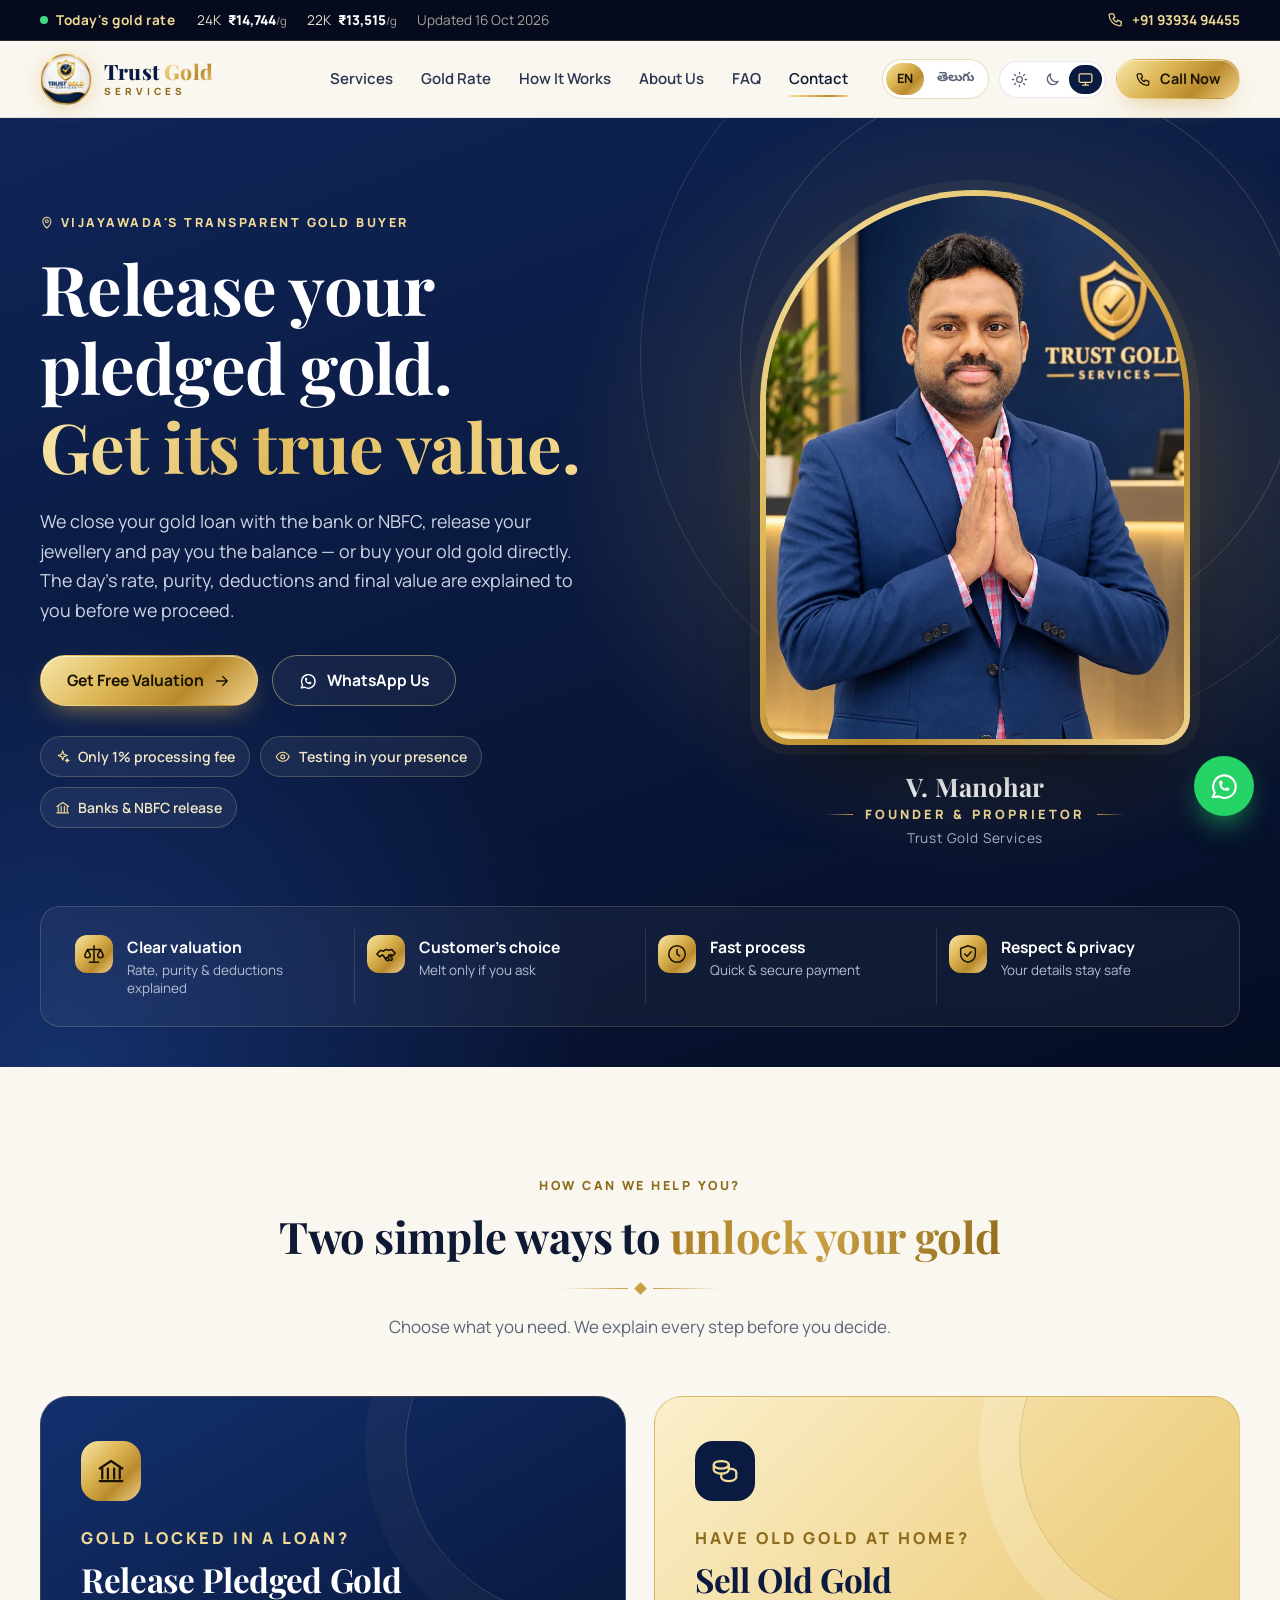
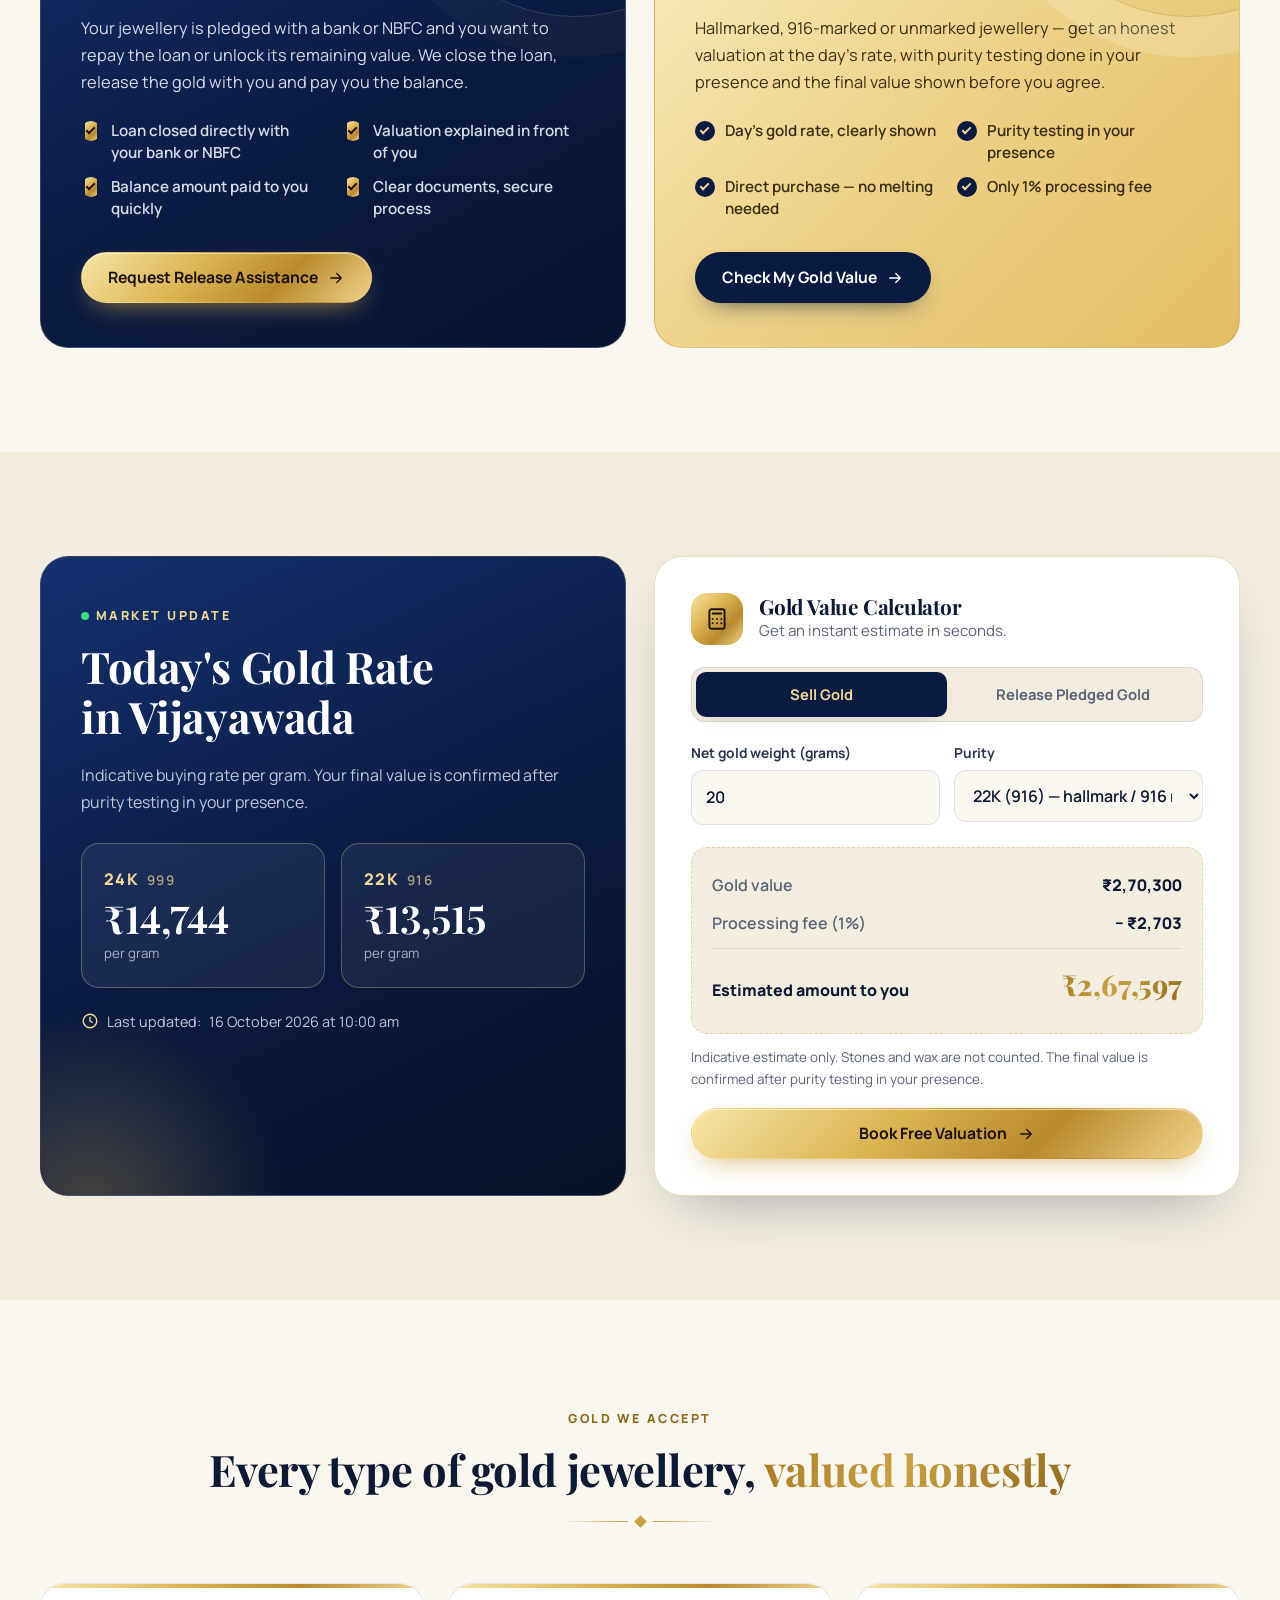
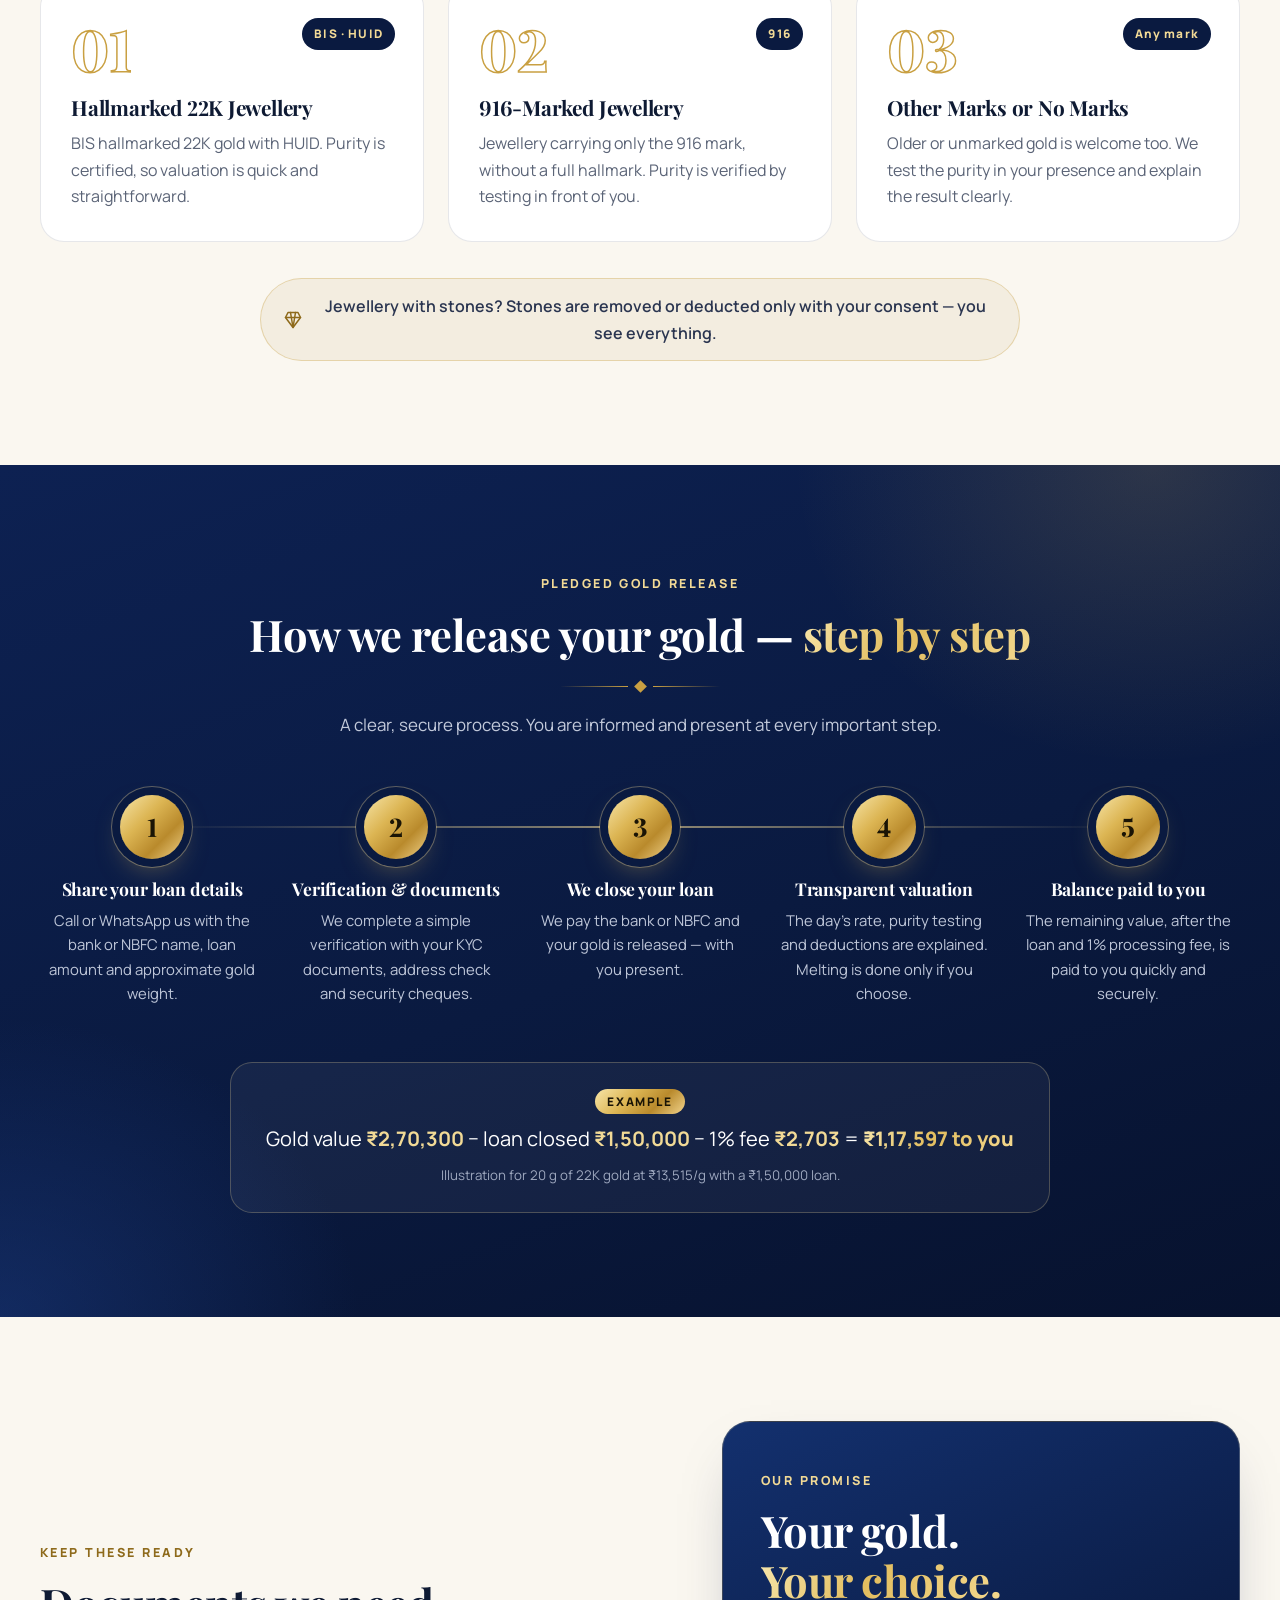
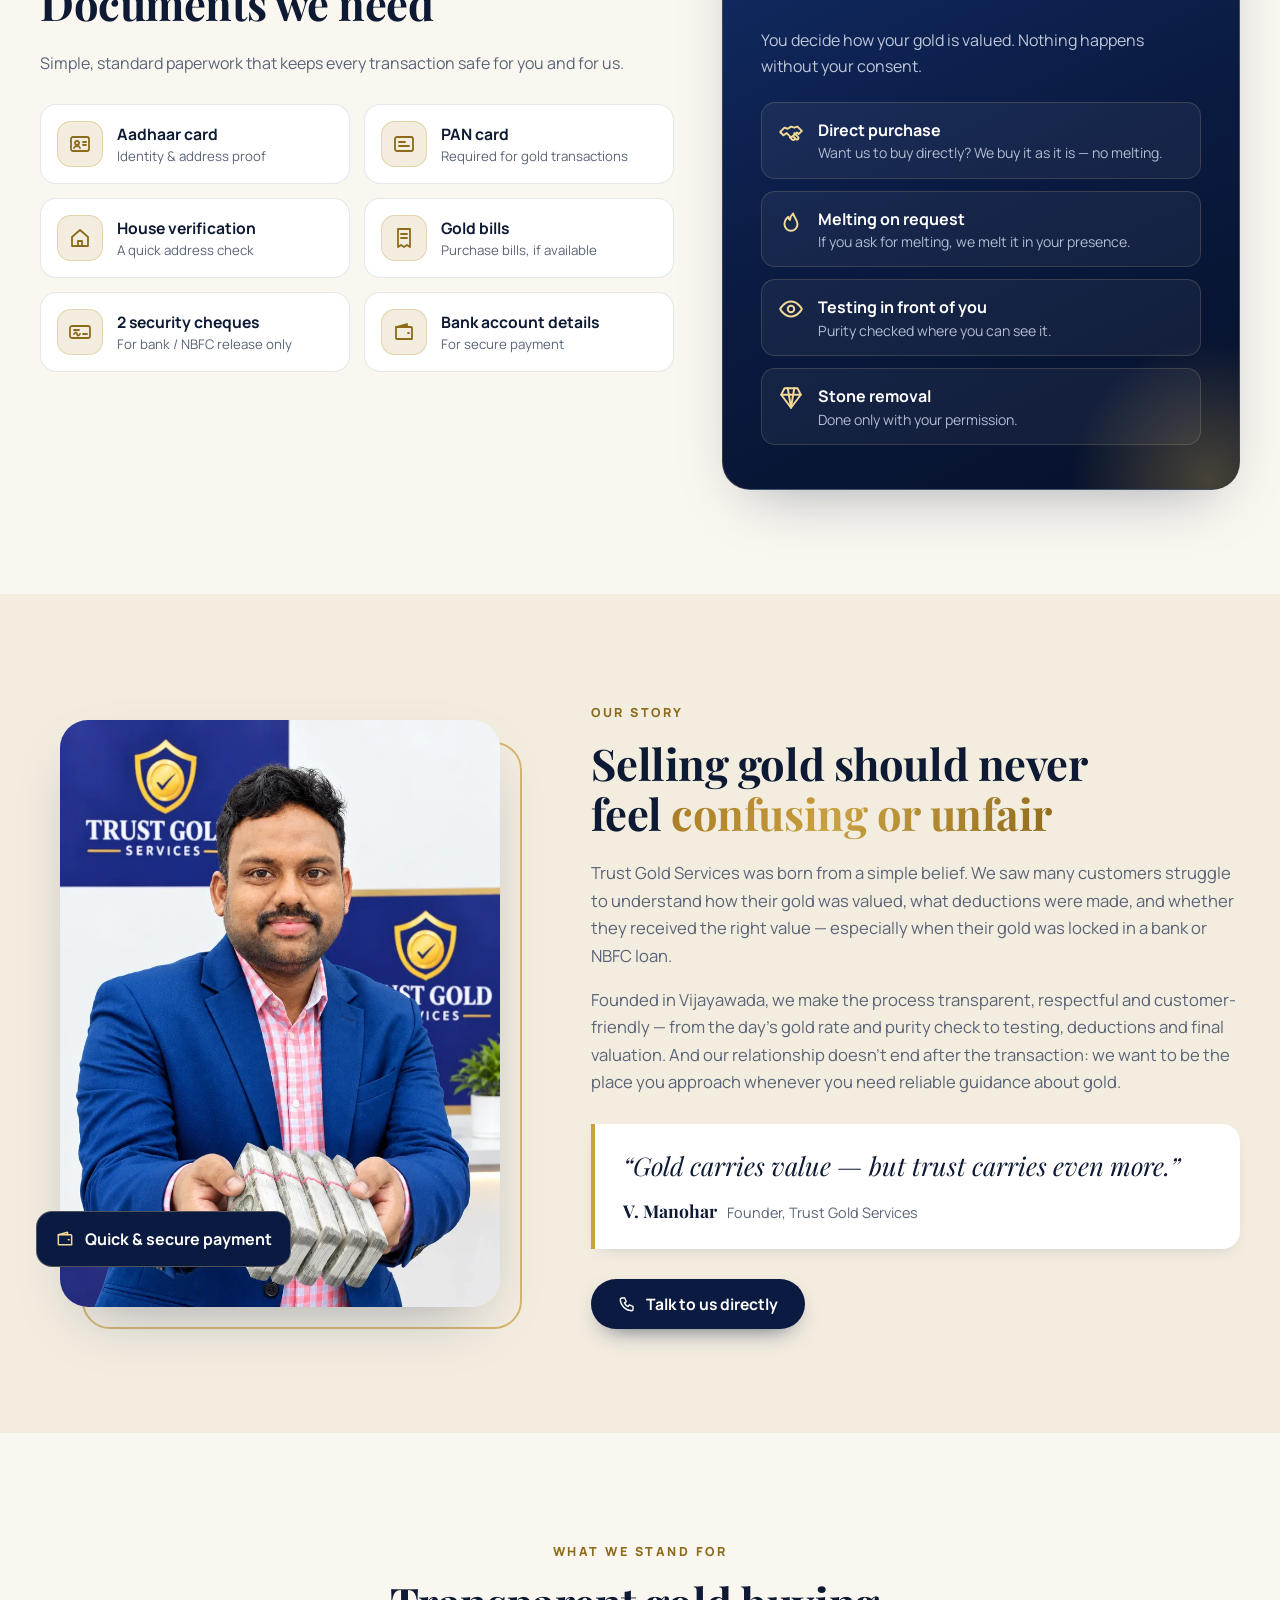
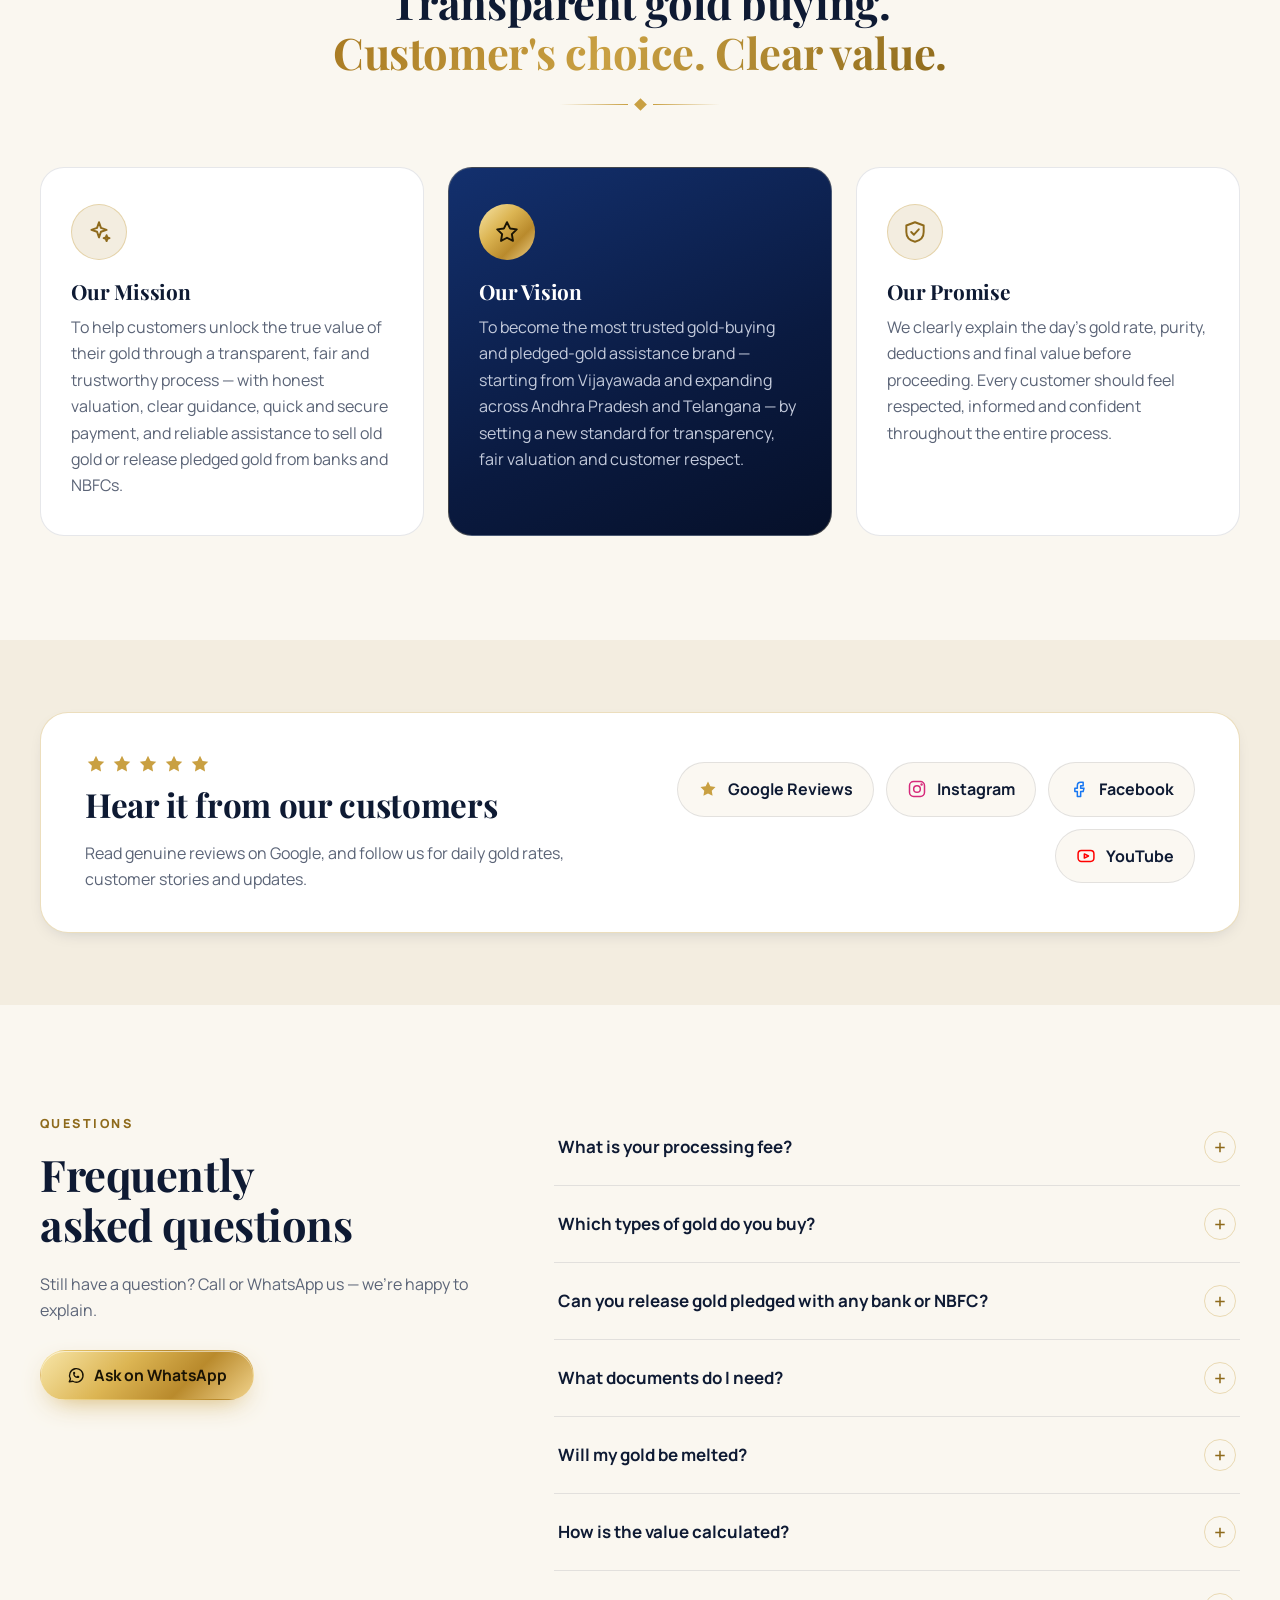
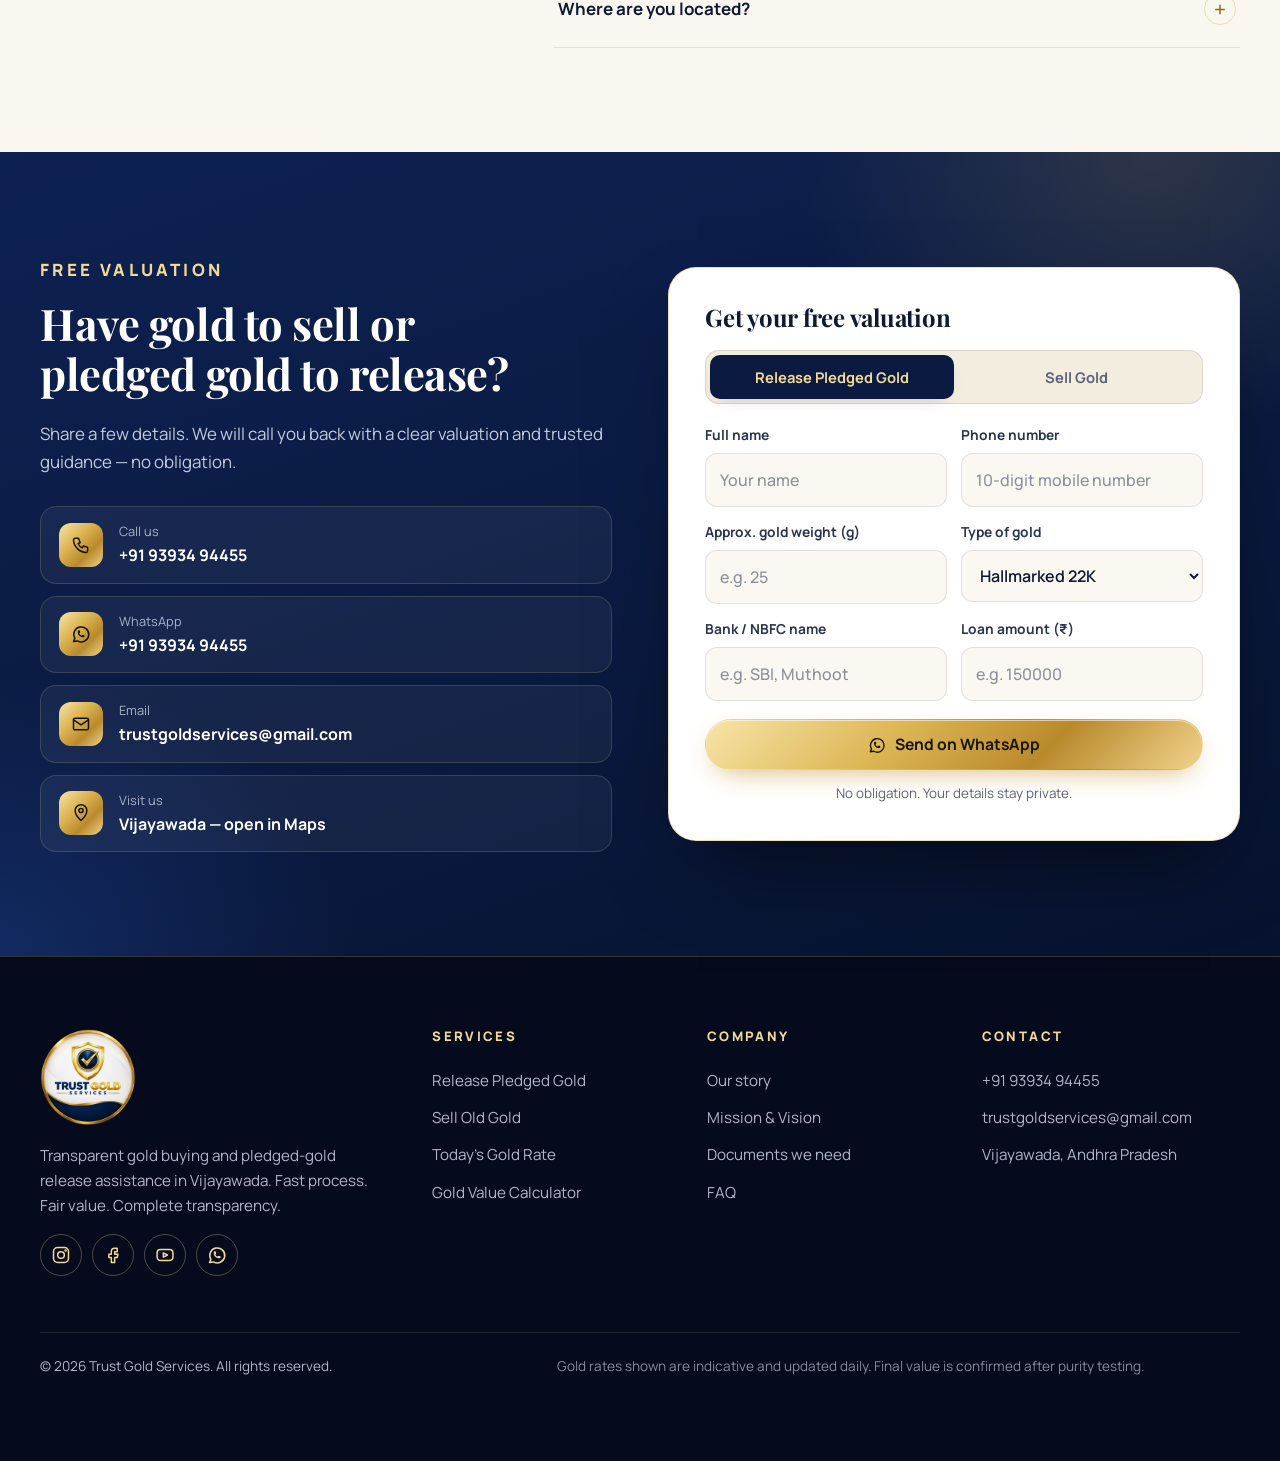
==== commit b52e492e: "Live daily gold rate, YouTube link and footer spacing Add a Netlify function (/api/gold-rate) that c" ====
--- a/trust-gold-services/index.html
+++ b/trust-gold-services/index.html
@@ -92,8 +92,8 @@
     <div class="container ratebar__inner">
       <p class="ratebar__live"><span class="pulse" aria-hidden="true"></span><span data-i18n="ratebar.title">Today's gold rate</span></p>
       <p class="ratebar__rates">
-        <span>24K <b data-rate="k24">₹15,200</b><small data-i18n="perGram">/g</small></span>
-        <span>22K <b data-rate="k22">₹13,700</b><small data-i18n="perGram">/g</small></span>
+        <span>24K <b data-rate="k24">₹14,744</b><small data-i18n="perGram">/g</small></span>
+        <span>22K <b data-rate="k22">₹13,515</b><small data-i18n="perGram">/g</small></span>
         <span class="ratebar__upd"><span data-i18n="updated">Updated</span> <time data-rate="updated">16 Oct 2026</time></span>
       </p>
       <a class="ratebar__call" data-link="phone" href="tel:+919393494455"><svg class="ic"><use href="#i-phone" /></svg><span data-text="phoneDisplay">+91 93934 94455</span></a>
@@ -235,8 +235,8 @@
           <h2 data-i18n="rate.title">Today's Gold Rate in Vijayawada</h2>
           <p class="rate-panel__lead" data-i18n="rate.lead">Indicative buying rate per gram. Your final value is confirmed after purity testing in your presence.</p>
           <div class="rate-cards">
-            <div class="rate-card"><span class="rate-card__k">24K <small>999</small></span><b data-rate="k24">₹15,200</b><small data-i18n="rate.per">per gram</small></div>
-            <div class="rate-card"><span class="rate-card__k">22K <small>916</small></span><b data-rate="k22">₹13,700</b><small data-i18n="rate.per">per gram</small></div>
+            <div class="rate-card"><span class="rate-card__k">24K <small>999</small></span><b data-rate="k24">₹14,744</b><small data-i18n="rate.per">per gram</small></div>
+            <div class="rate-card"><span class="rate-card__k">22K <small>916</small></span><b data-rate="k22">₹13,515</b><small data-i18n="rate.per">per gram</small></div>
           </div>
           <p class="rate-panel__upd"><svg class="ic"><use href="#i-clock" /></svg><span data-i18n="rate.updated">Last updated:</span> <time data-rate="updatedLong">16 Oct 2026, 10:00 AM</time></p>
         </div>
@@ -341,8 +341,8 @@
 
         <div class="example reveal">
           <p class="example__label" data-i18n="ex.label">Example</p>
-          <p class="example__text" id="exText">Gold value <b>₹2,74,000</b> − loan closed <b>₹1,50,000</b> − 1% fee <b>₹2,740</b> = <span class="gold-text">₹1,21,260 to you</span></p>
-          <small id="exNote">Illustration for 20 g of 22K gold at ₹13,700/g with a ₹1,50,000 loan.</small>
+          <p class="example__text" id="exText">Gold value <b>₹2,70,300</b> − loan closed <b>₹1,50,000</b> − 1% fee <b>₹2,703</b> = <span class="gold-text">₹1,17,597 to you</span></p>
+          <small id="exNote">Illustration for 20 g of 22K gold at ₹13,515/g with a ₹1,50,000 loan.</small>
         </div>
       </div>
     </section>
--- a/trust-gold-services/styles.css
+++ b/trust-gold-services/styles.css
@@ -619,3 +619,9 @@
   .pulse { animation: none; }
   .btn, .path, .type, .mv__card { transition: none; }
 }
+
+/* Keep footer text and the WhatsApp button clear of Netlify's corner badge */
+@media (min-width: 901px) {
+  .footer__bottom { padding-right: 96px; padding-bottom: 84px; }
+  .fab { bottom: 84px; }
+}
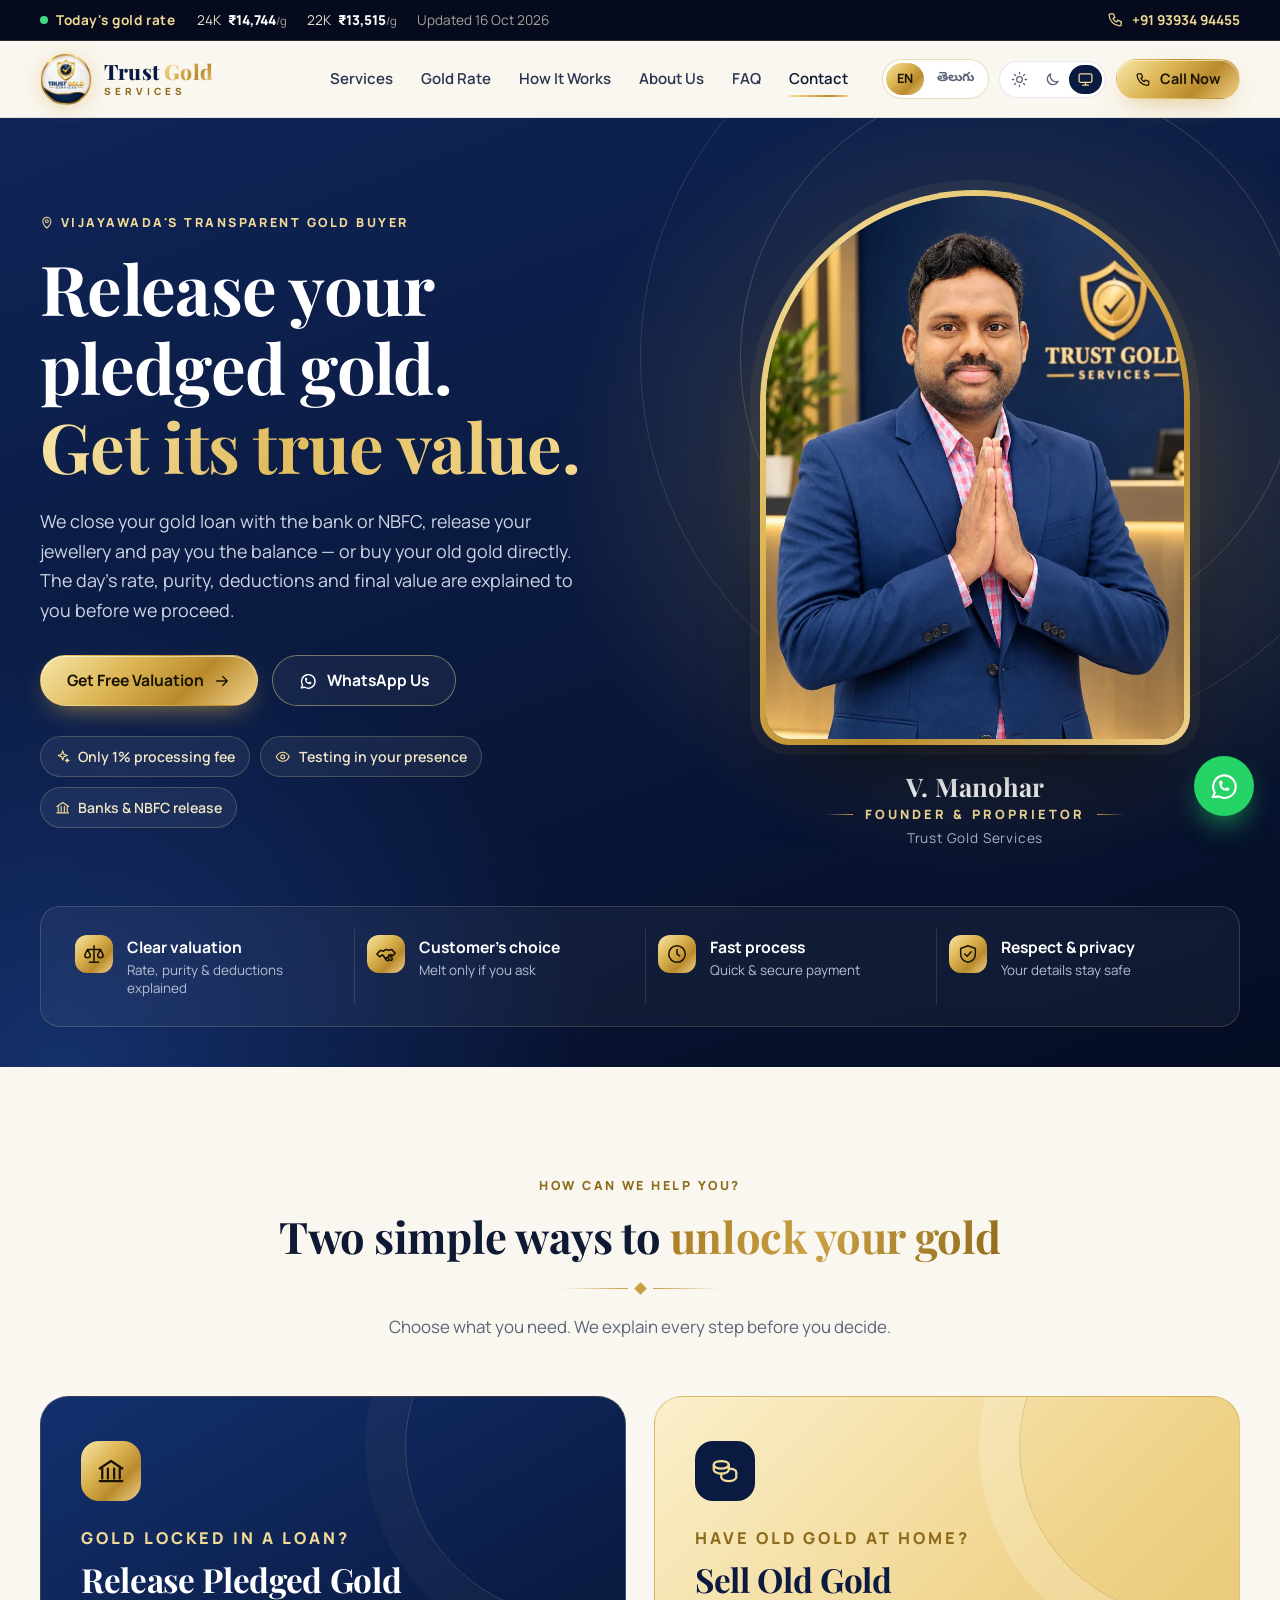
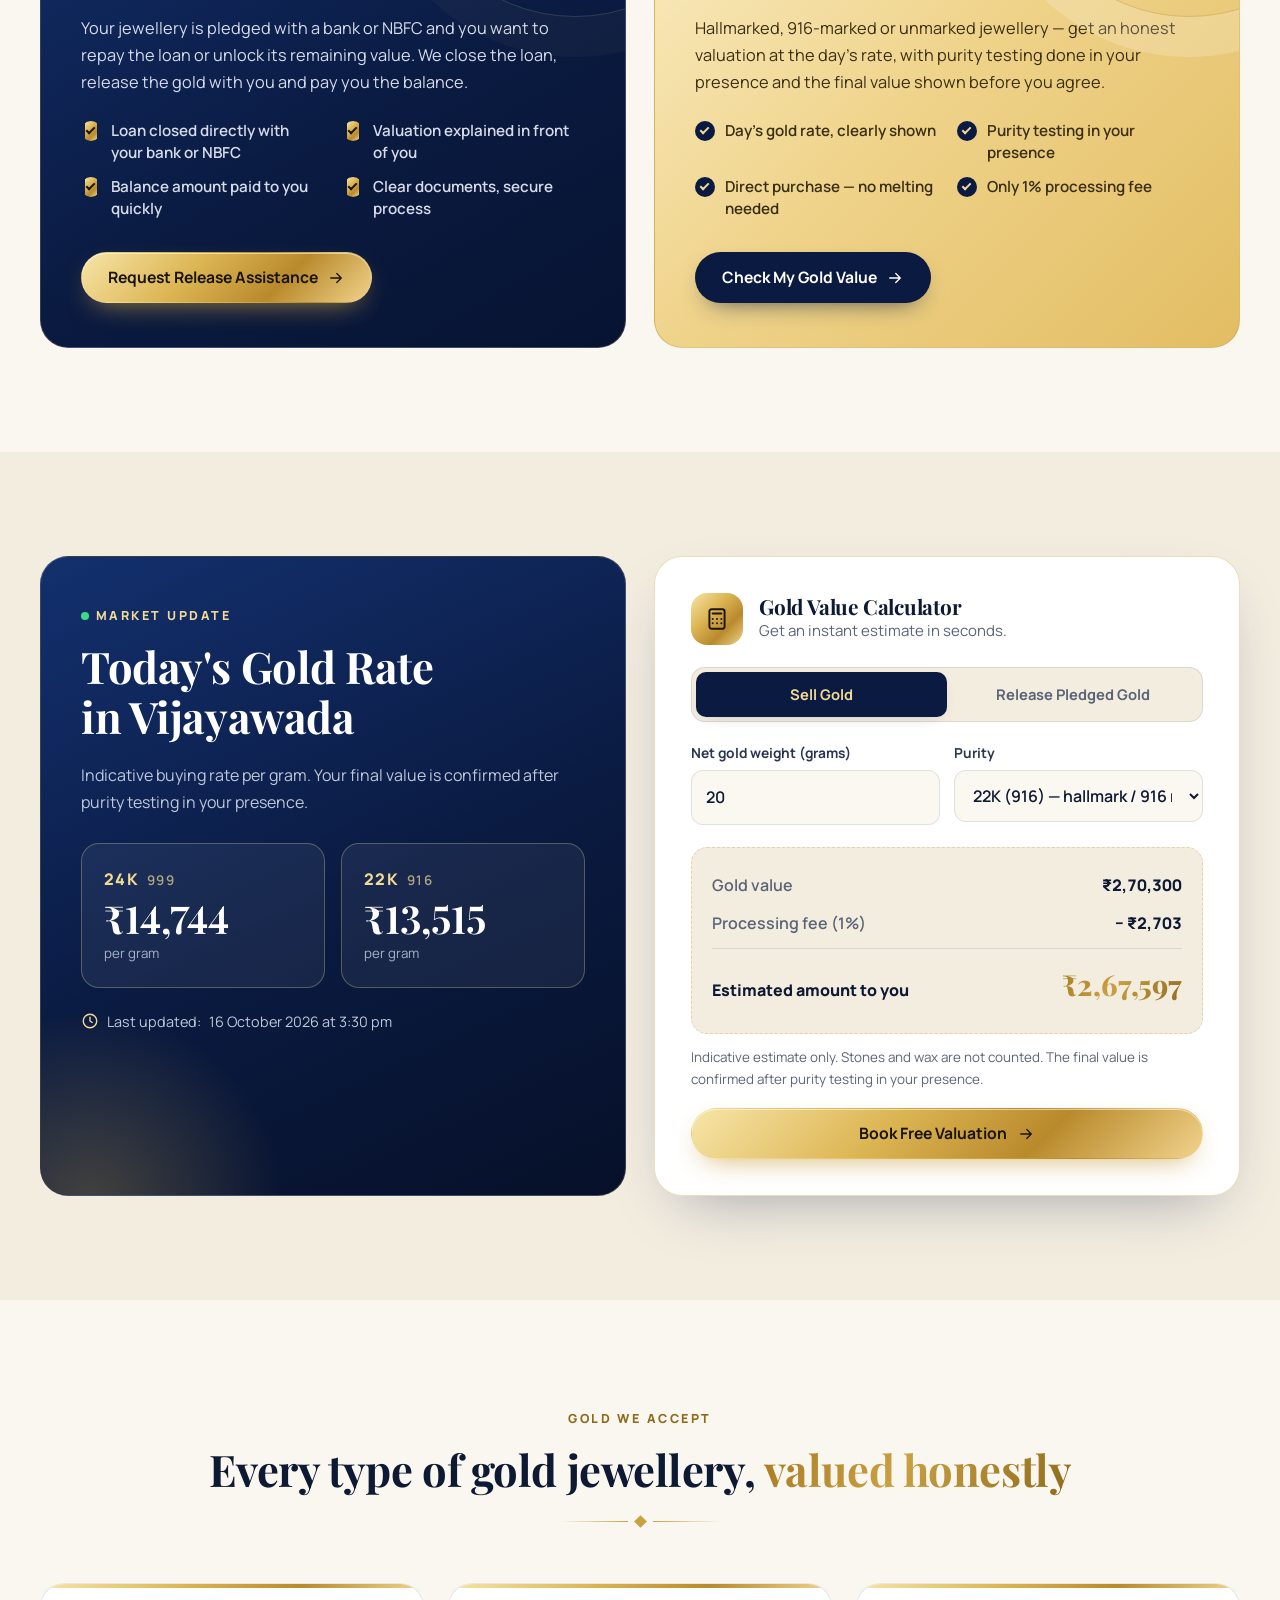
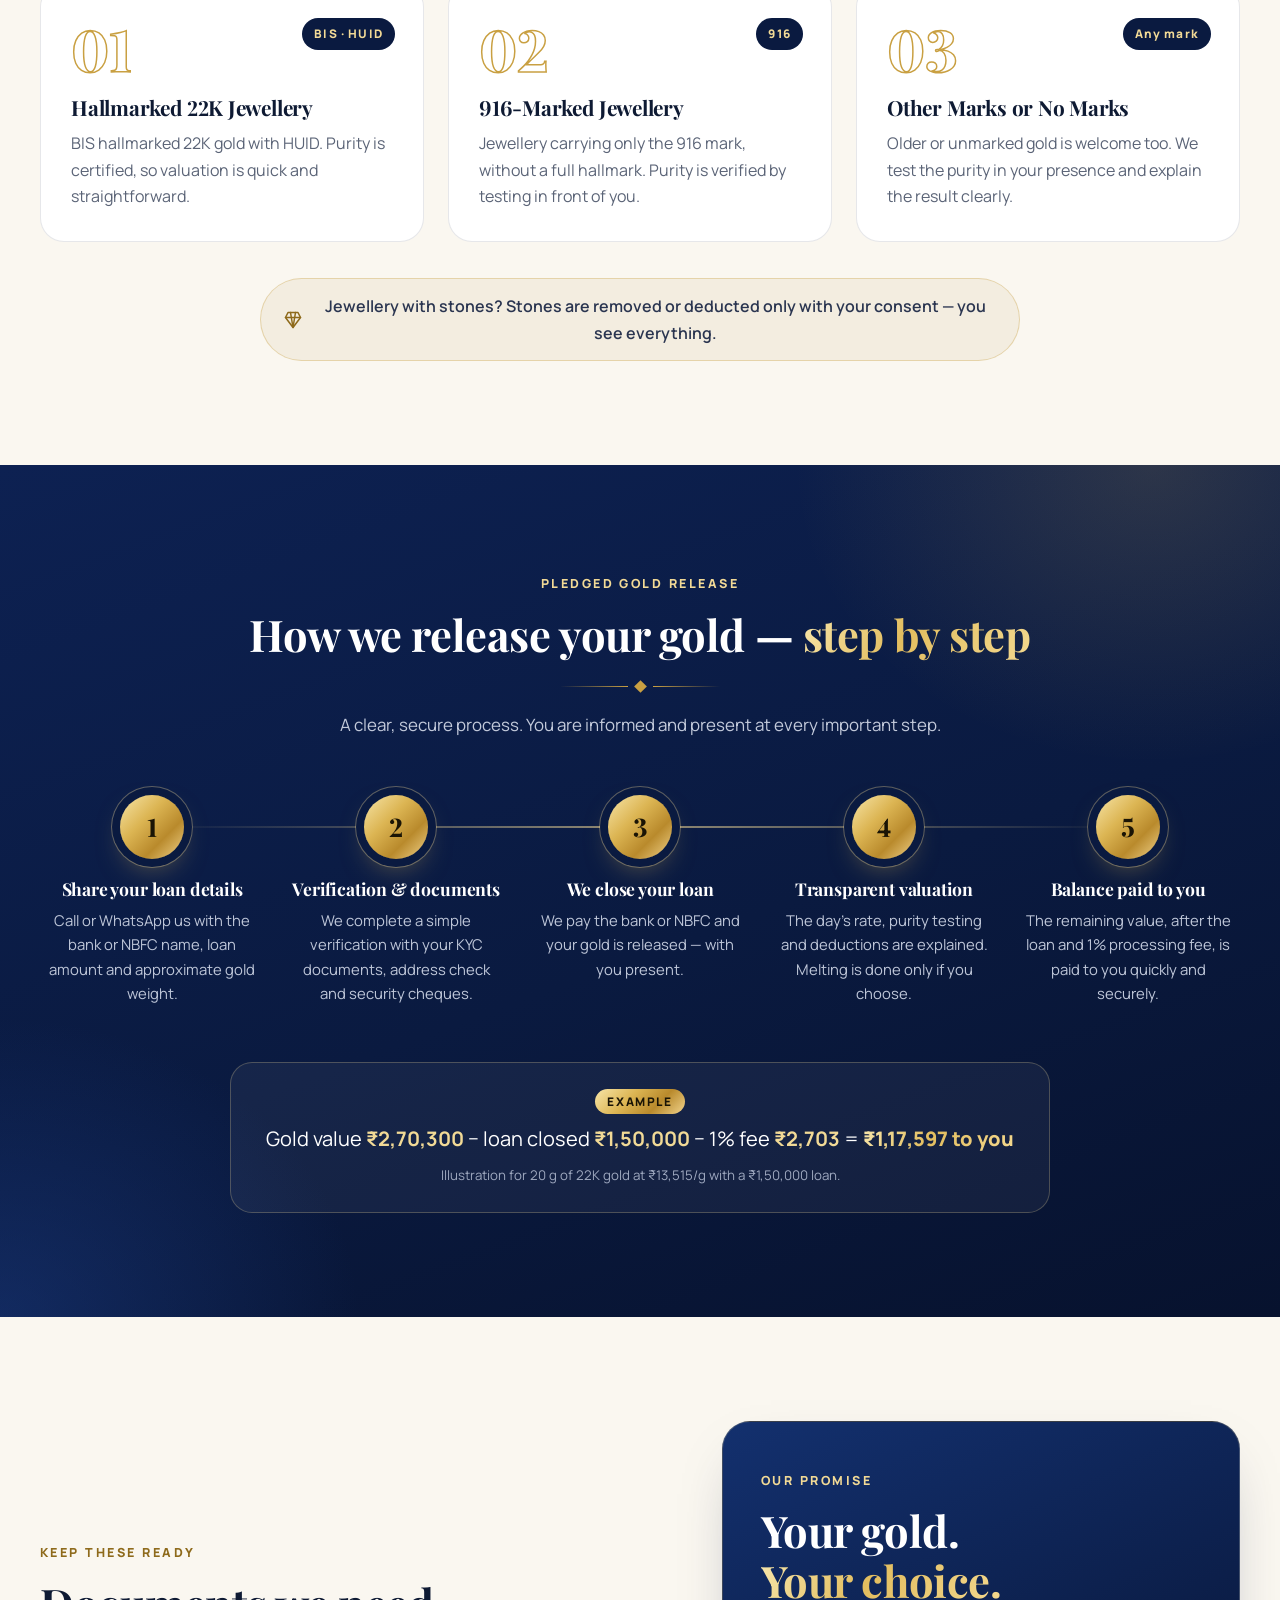
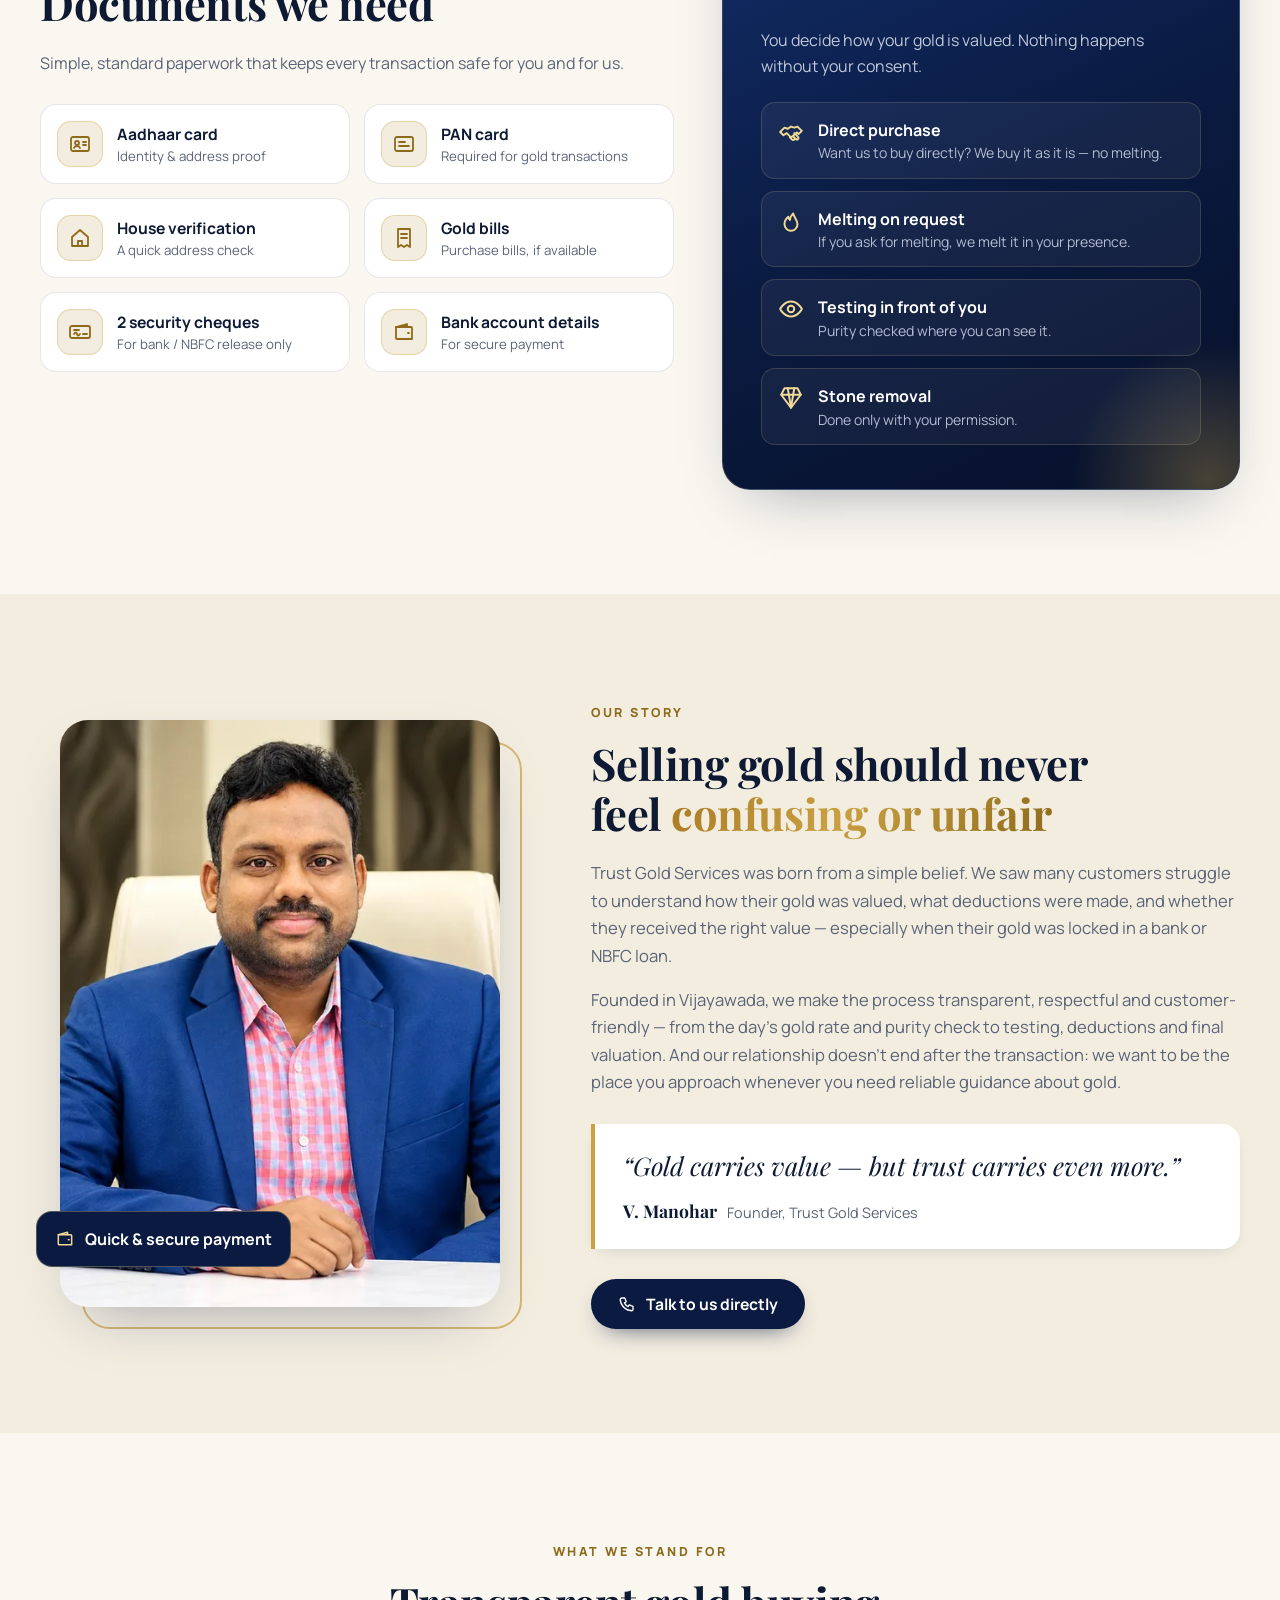
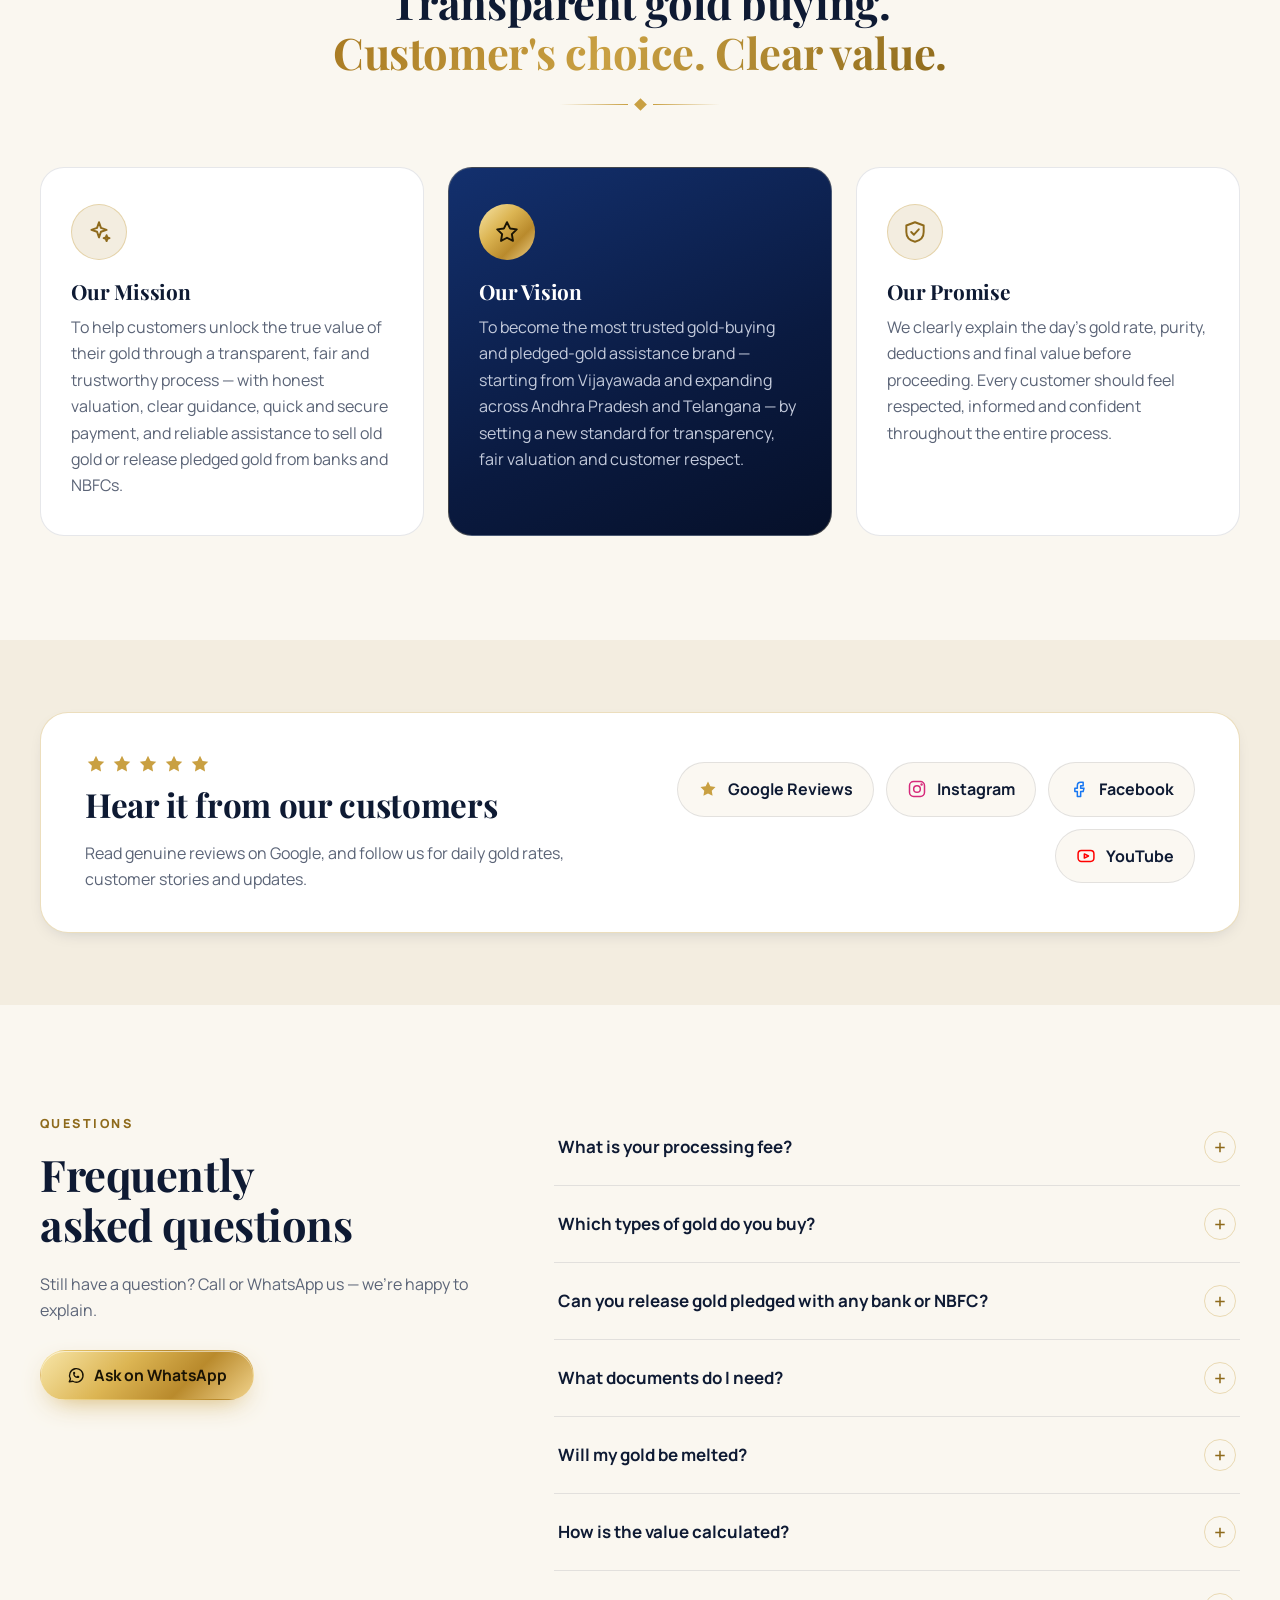
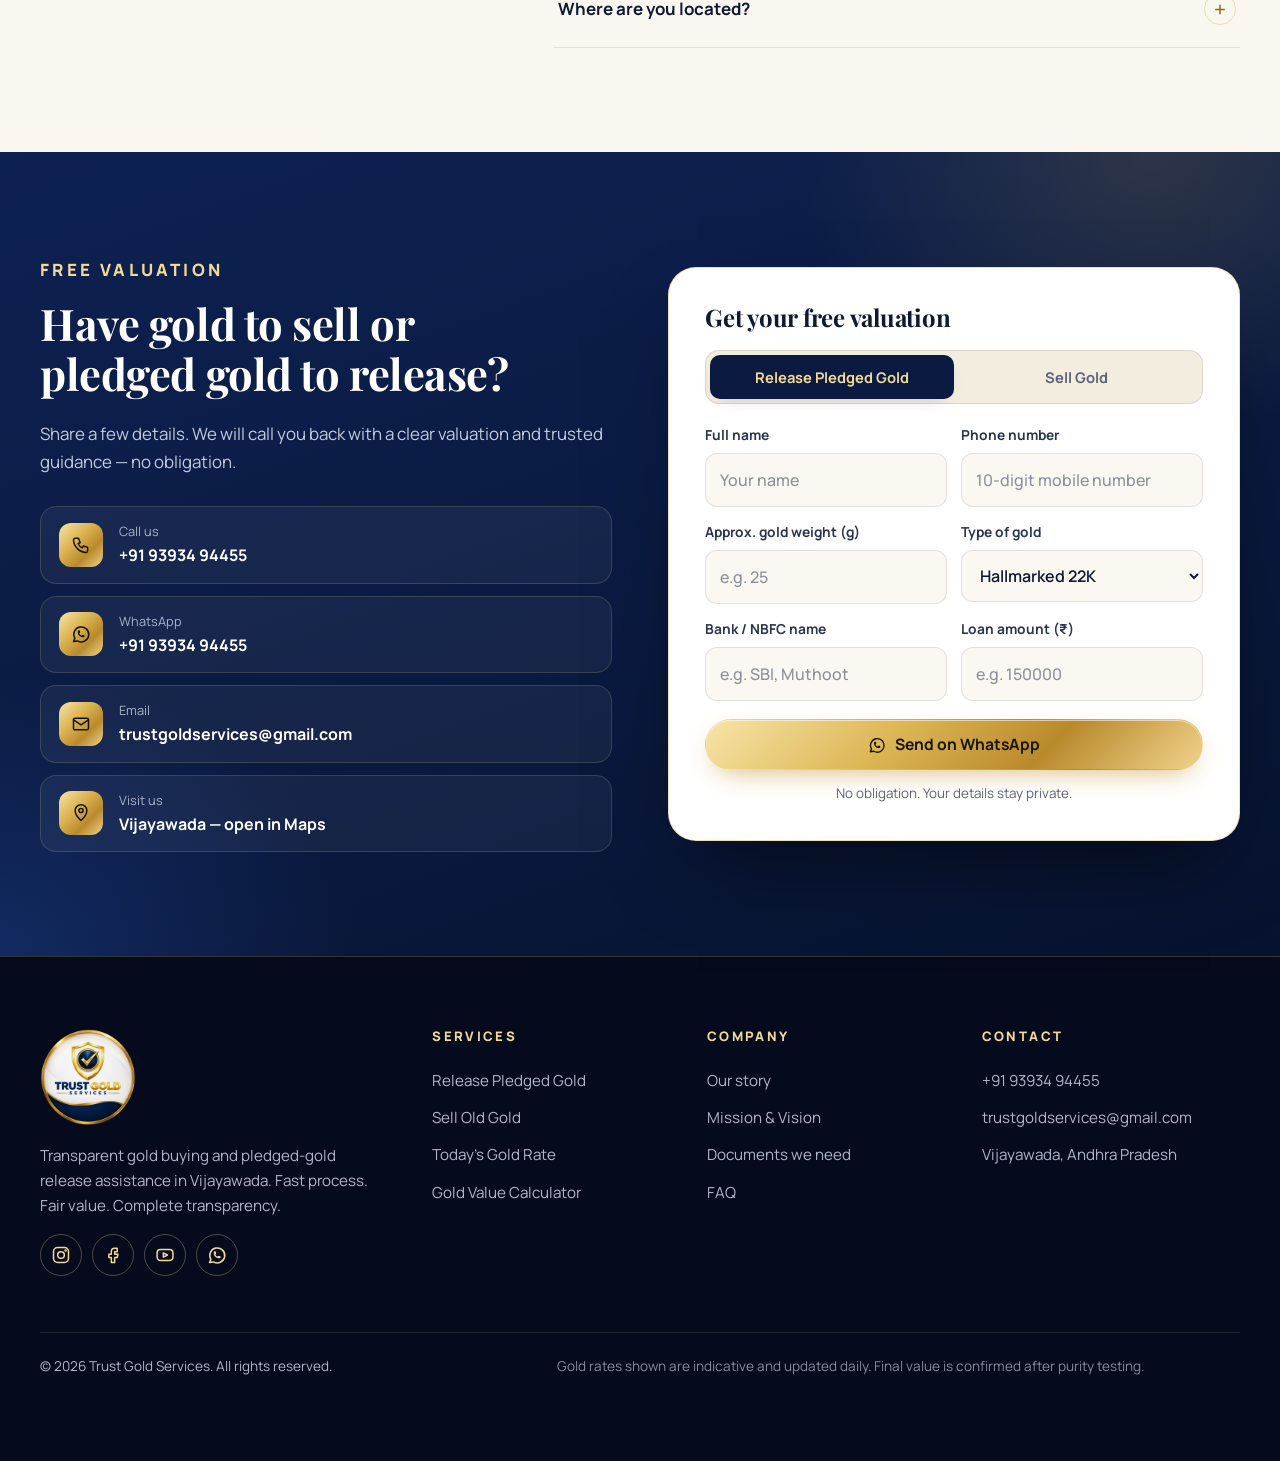
==== commit 748f0066: "New founder photo; show today's India date with the live gold rate Replace the cash photo in Our Sto" ====
--- a/trust-gold-services/index.html
+++ b/trust-gold-services/index.html
@@ -383,7 +383,7 @@
       <div class="container founder">
         <div class="founder__media reveal">
           <div class="founder__frame">
-            <img src="assets/owner-cash.webp" width="800" height="1067" alt="V. Manohar of Trust Gold Services handing over cash payment" loading="lazy" />
+            <img src="assets/owner-office.webp" width="1100" height="700" alt="V. Manohar, founder of Trust Gold Services, at his office" loading="lazy" />
           </div>
           <div class="founder__badge"><svg class="ic"><use href="#i-wallet" /></svg><span data-i18n="f.badge">Quick &amp; secure payment</span></div>
         </div>
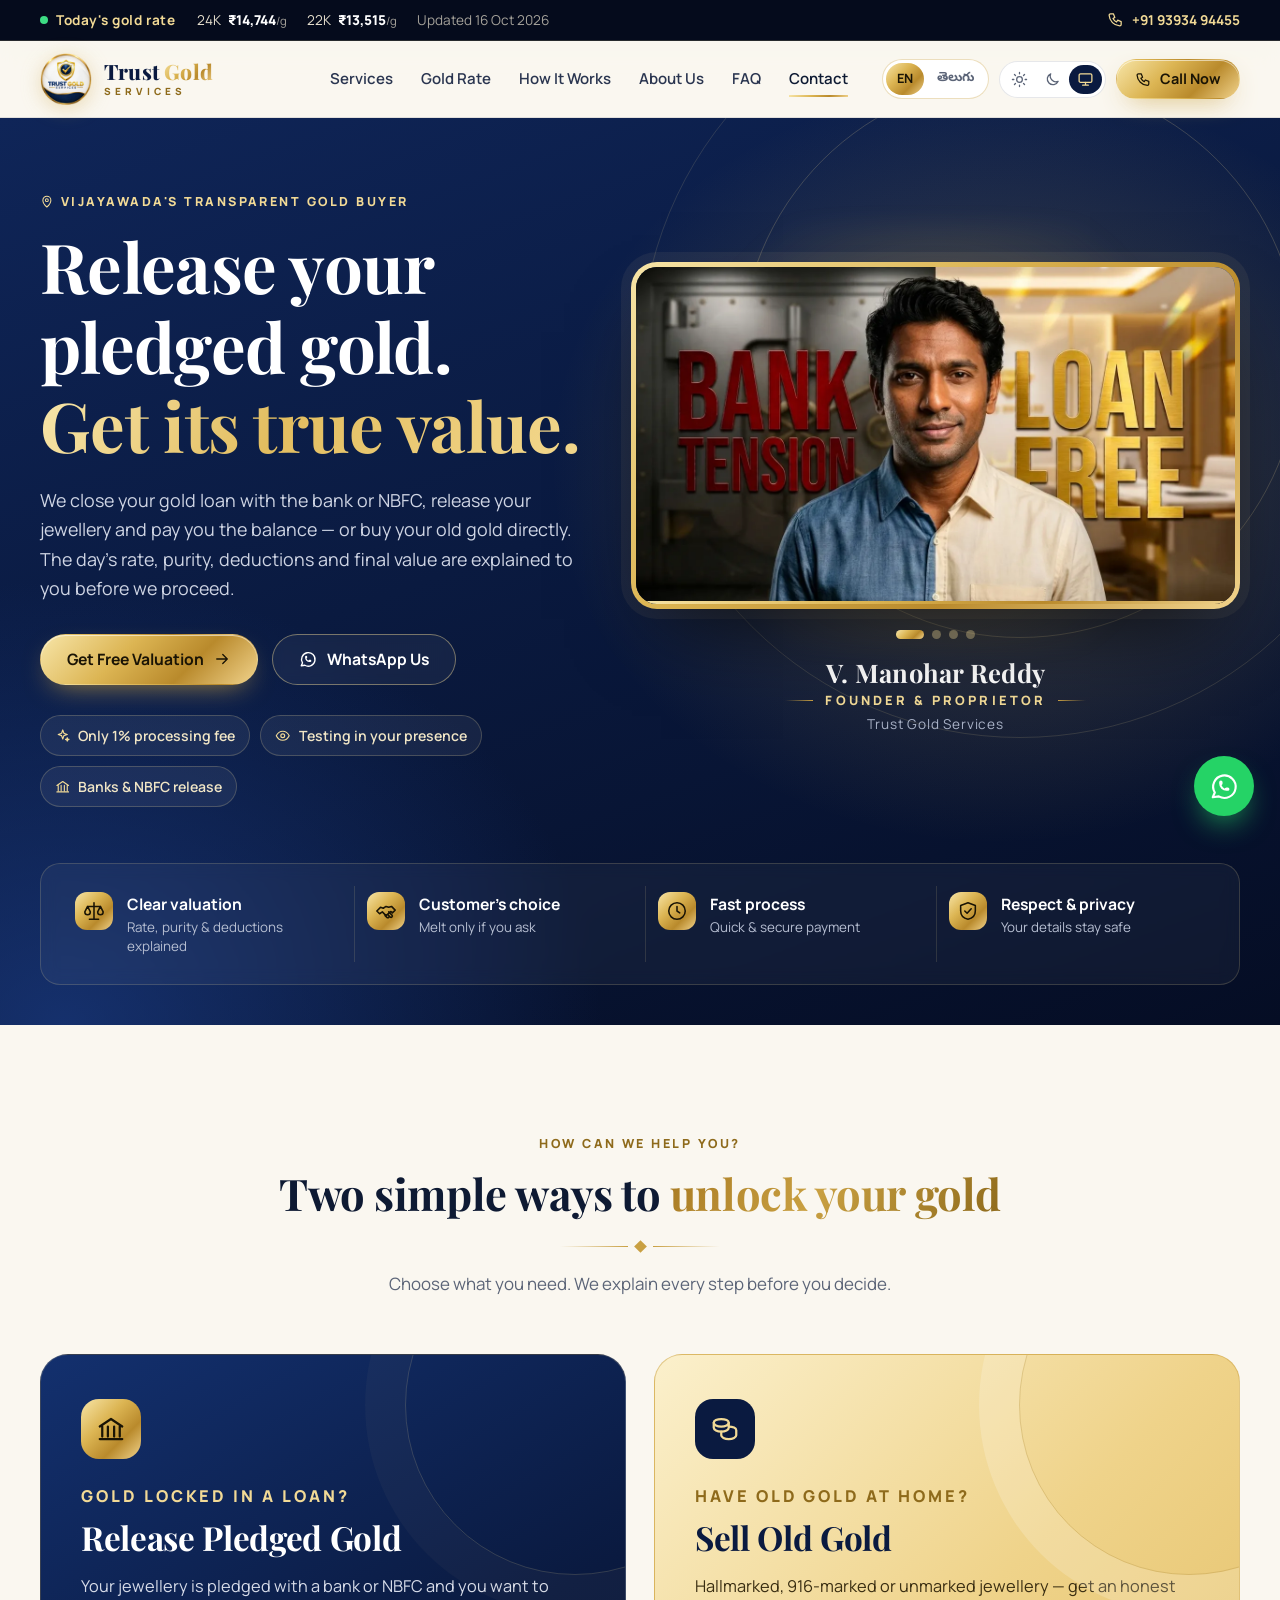
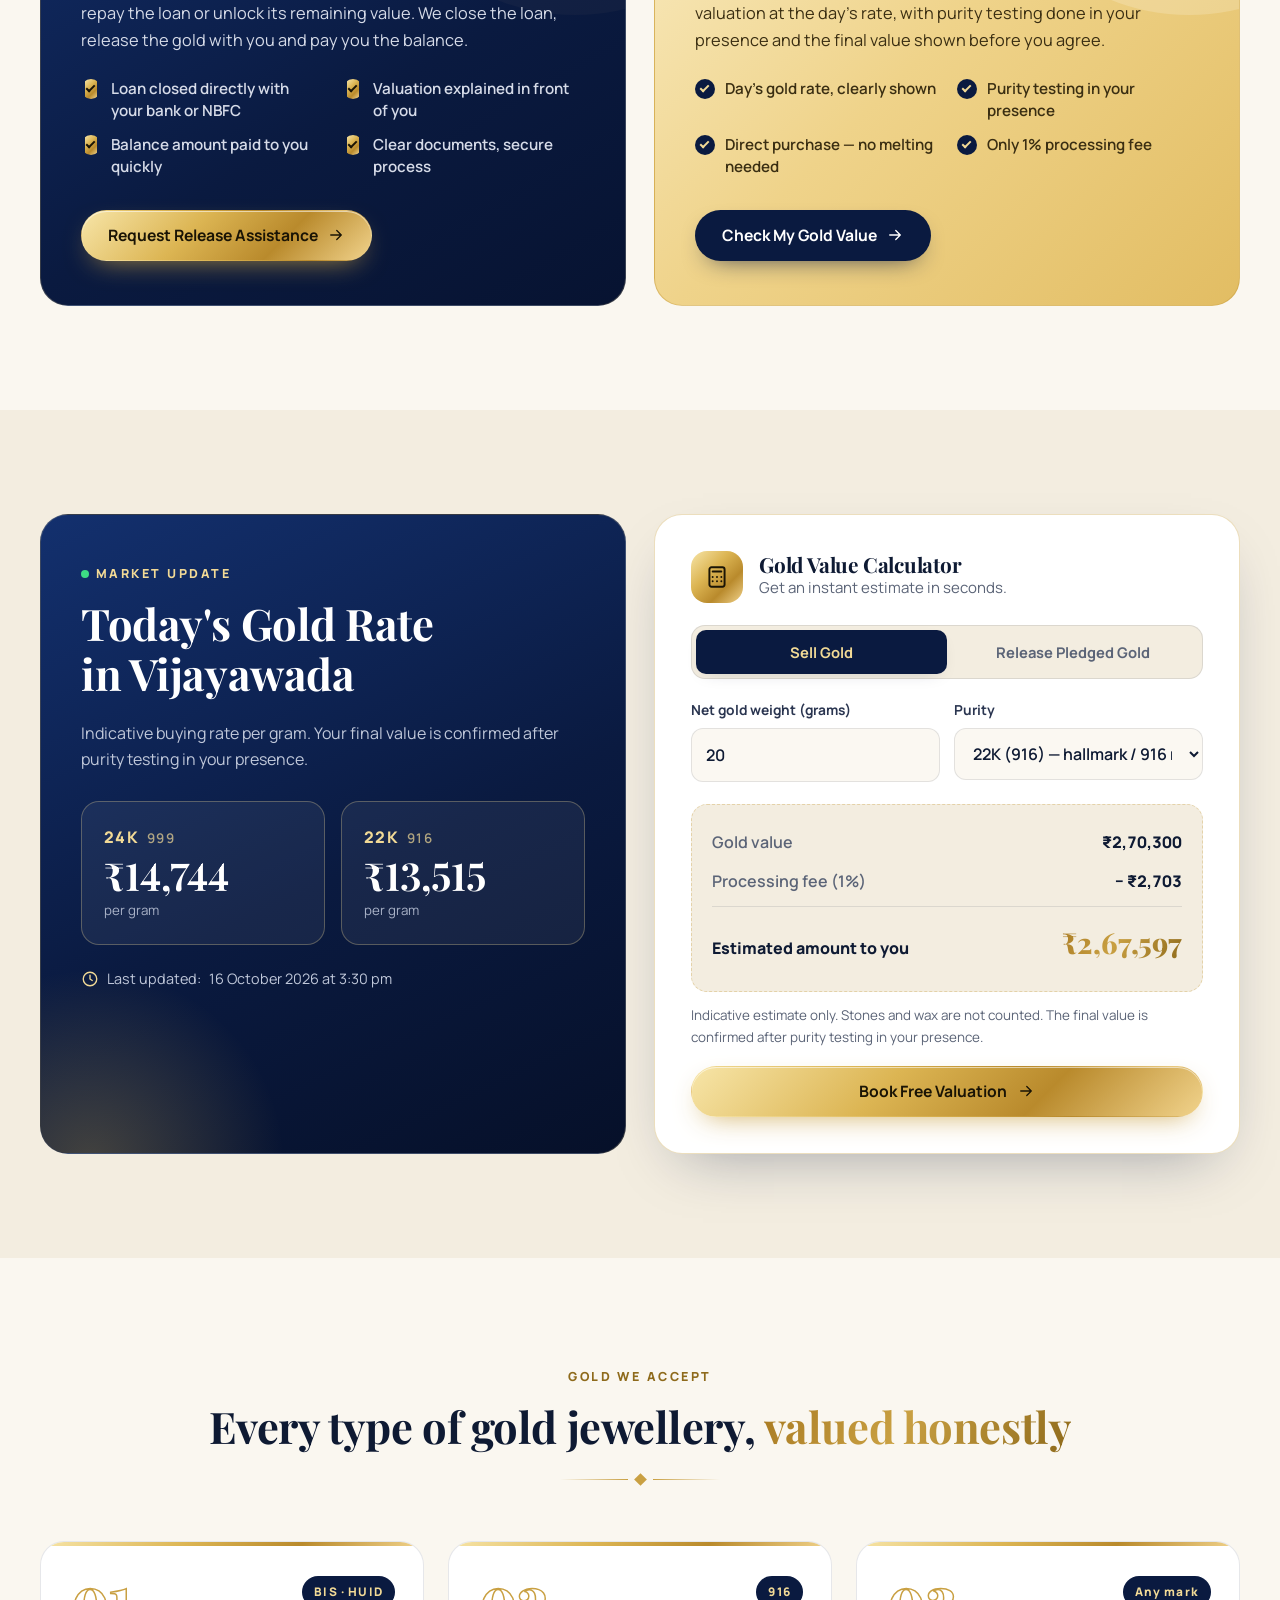
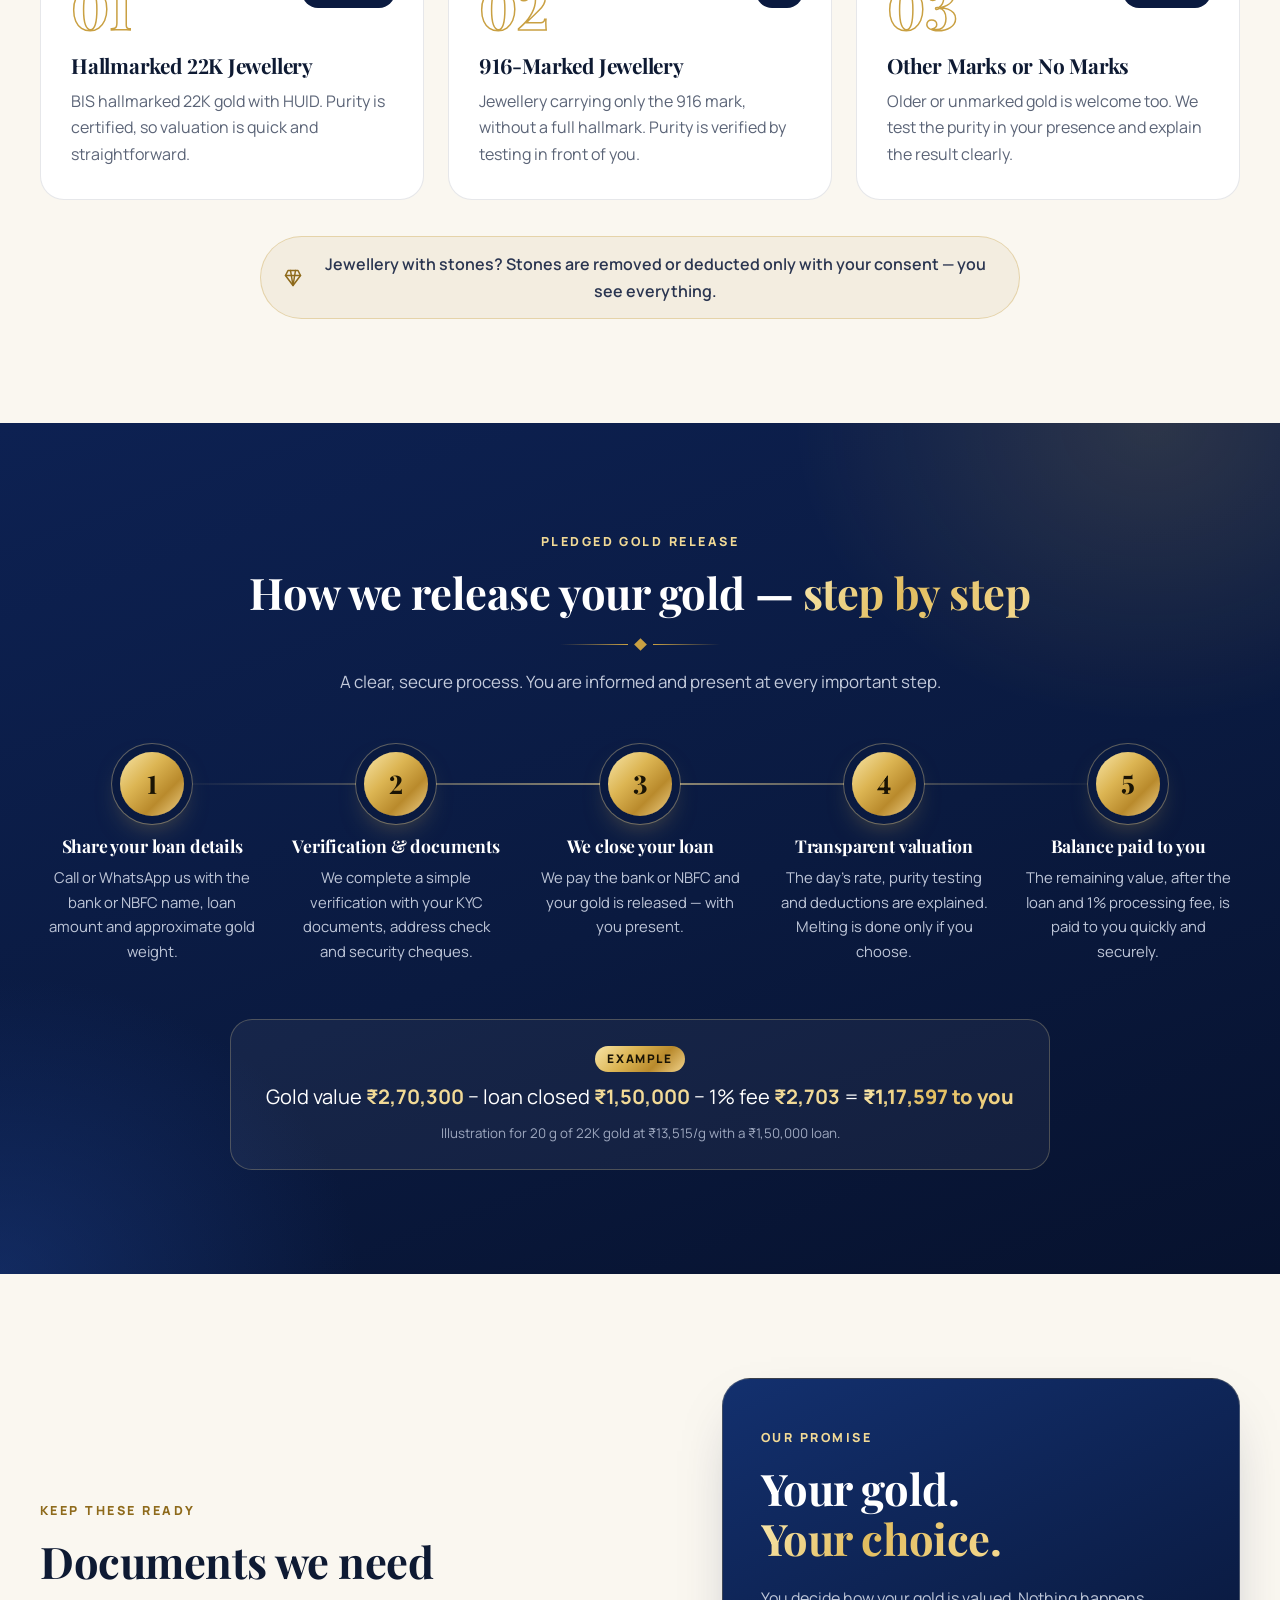
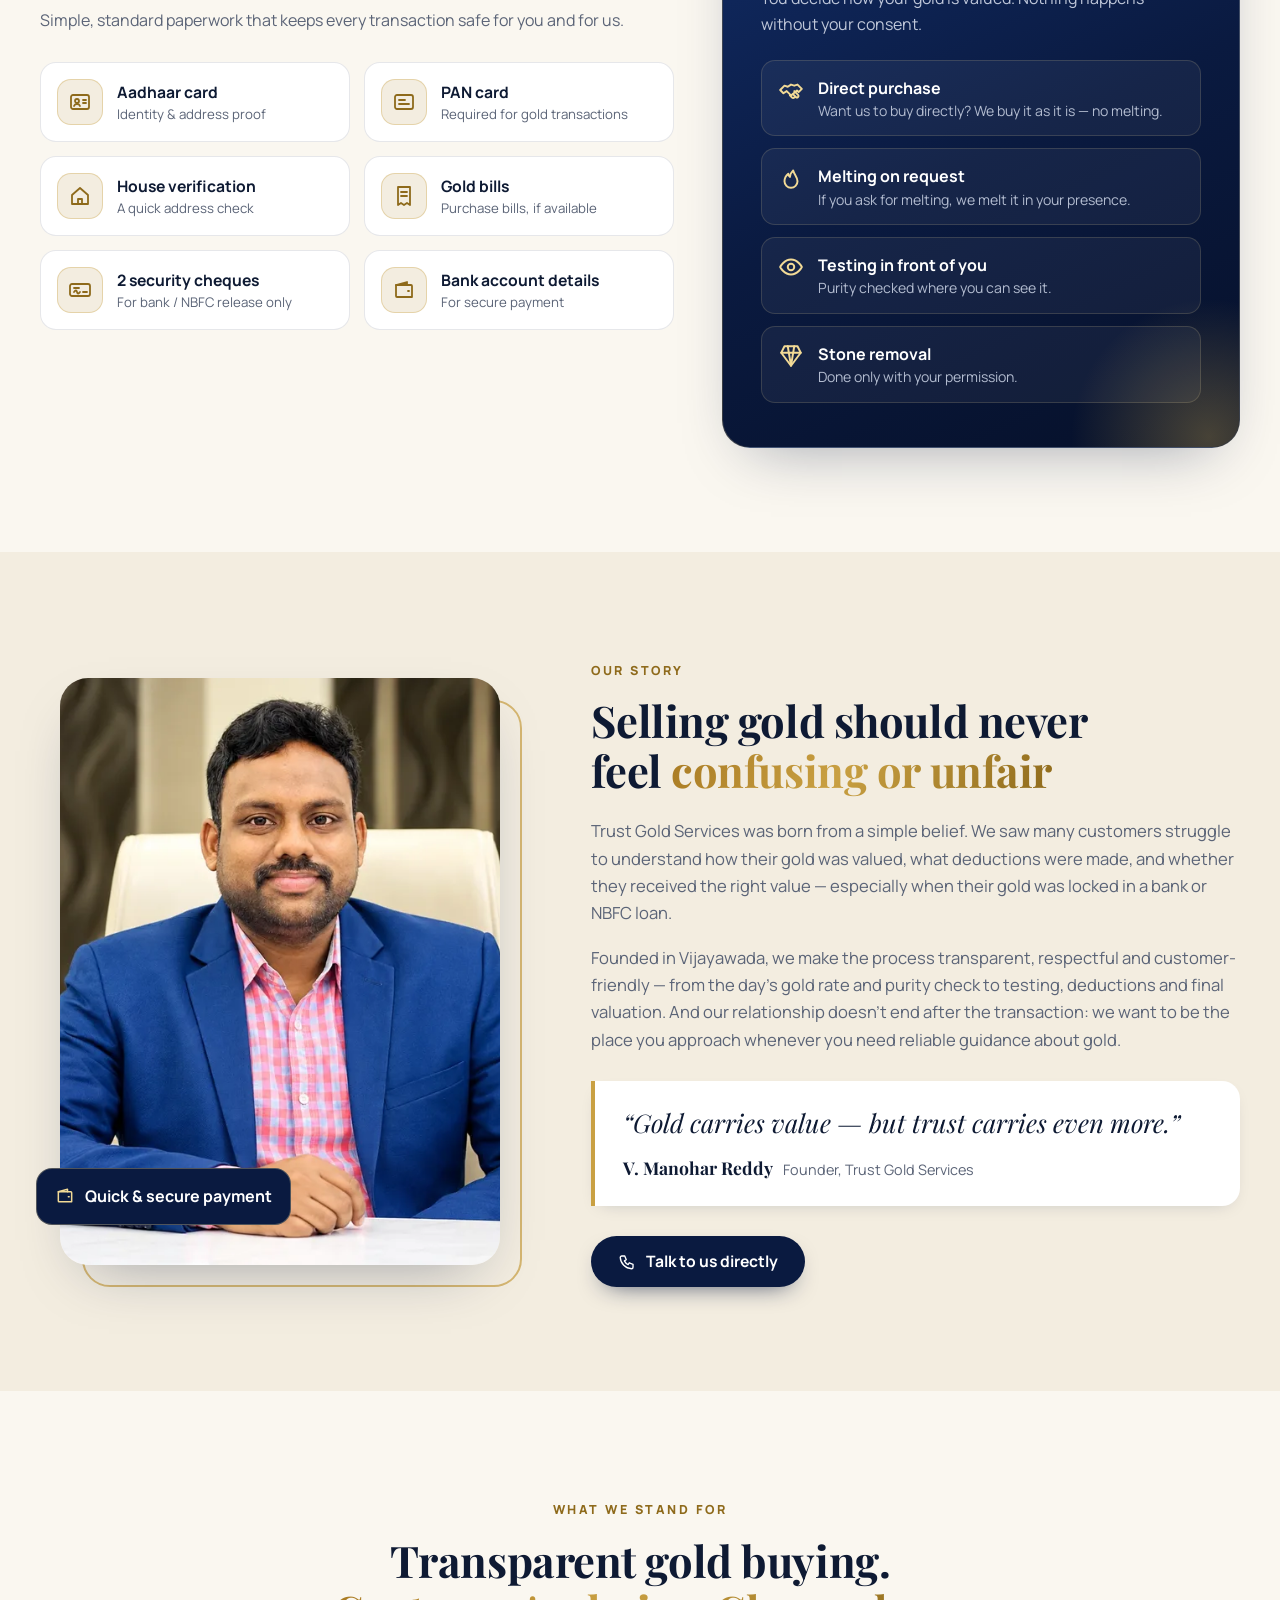
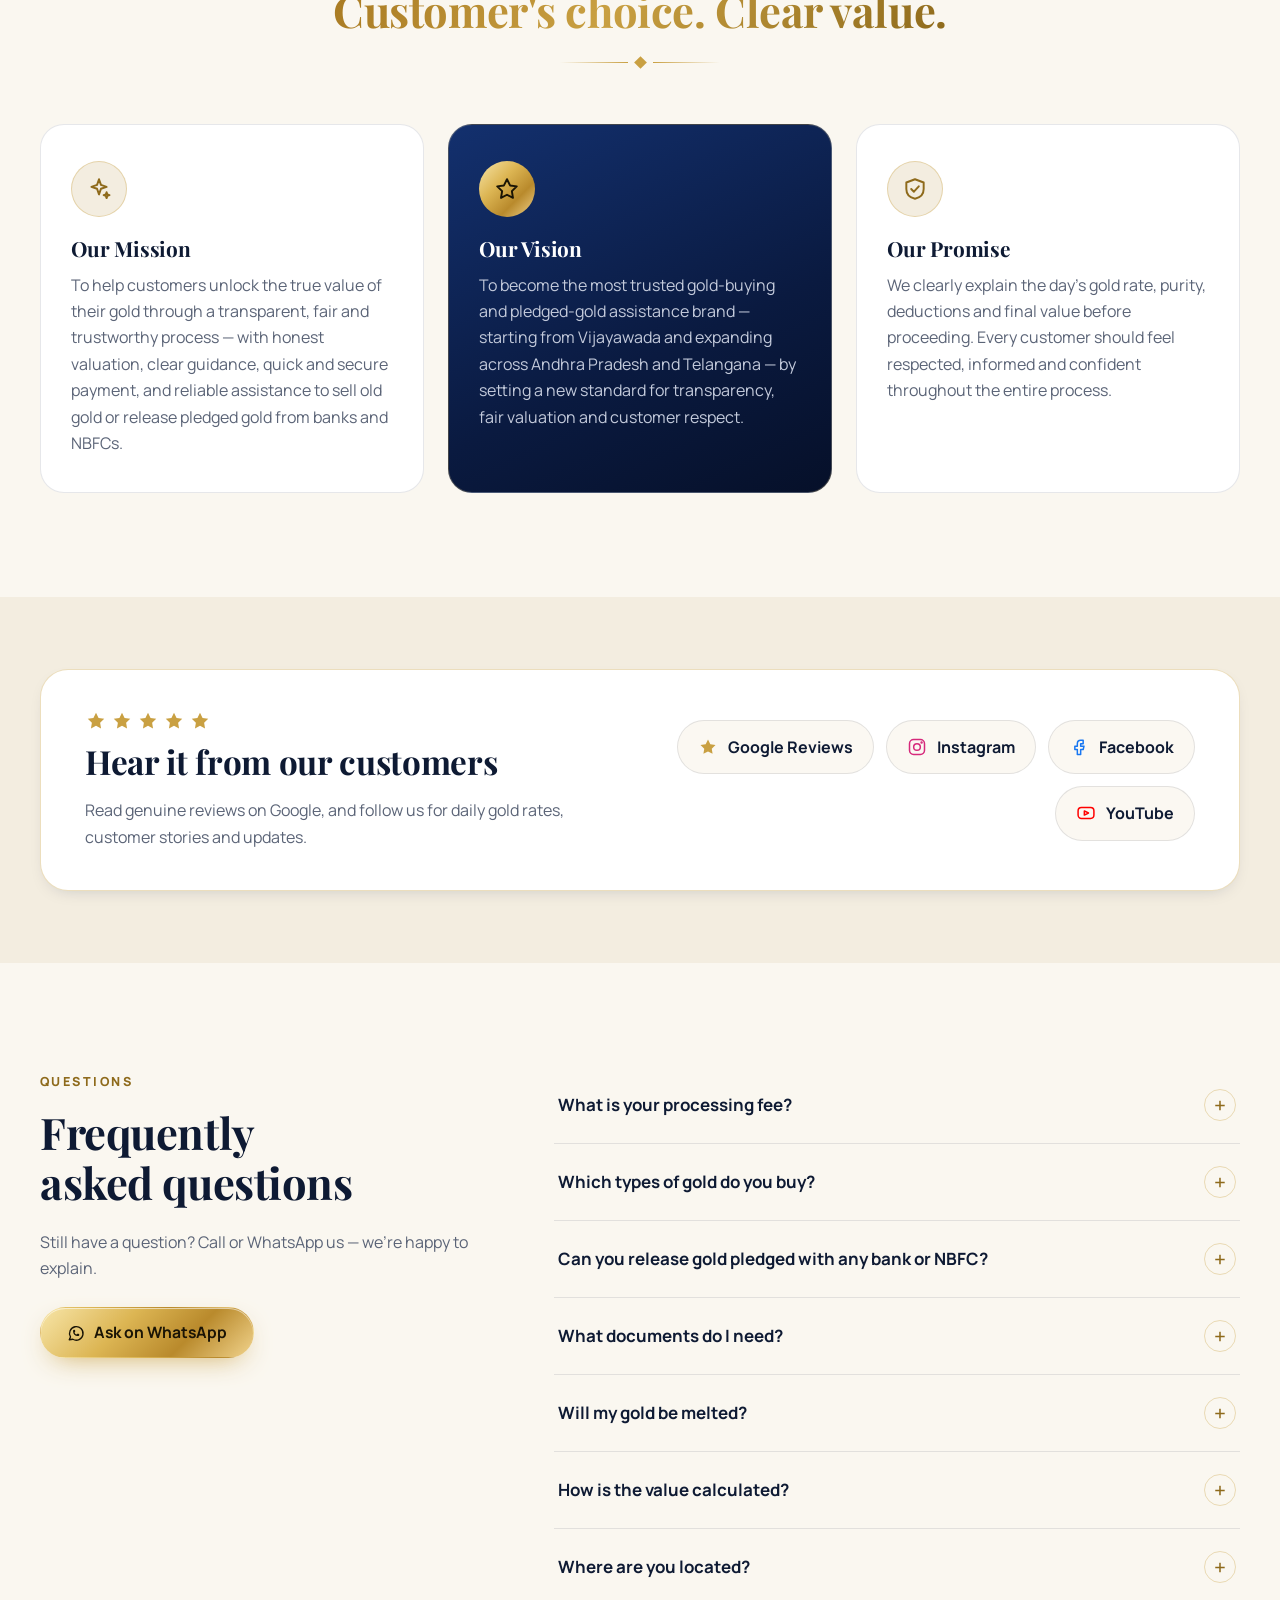
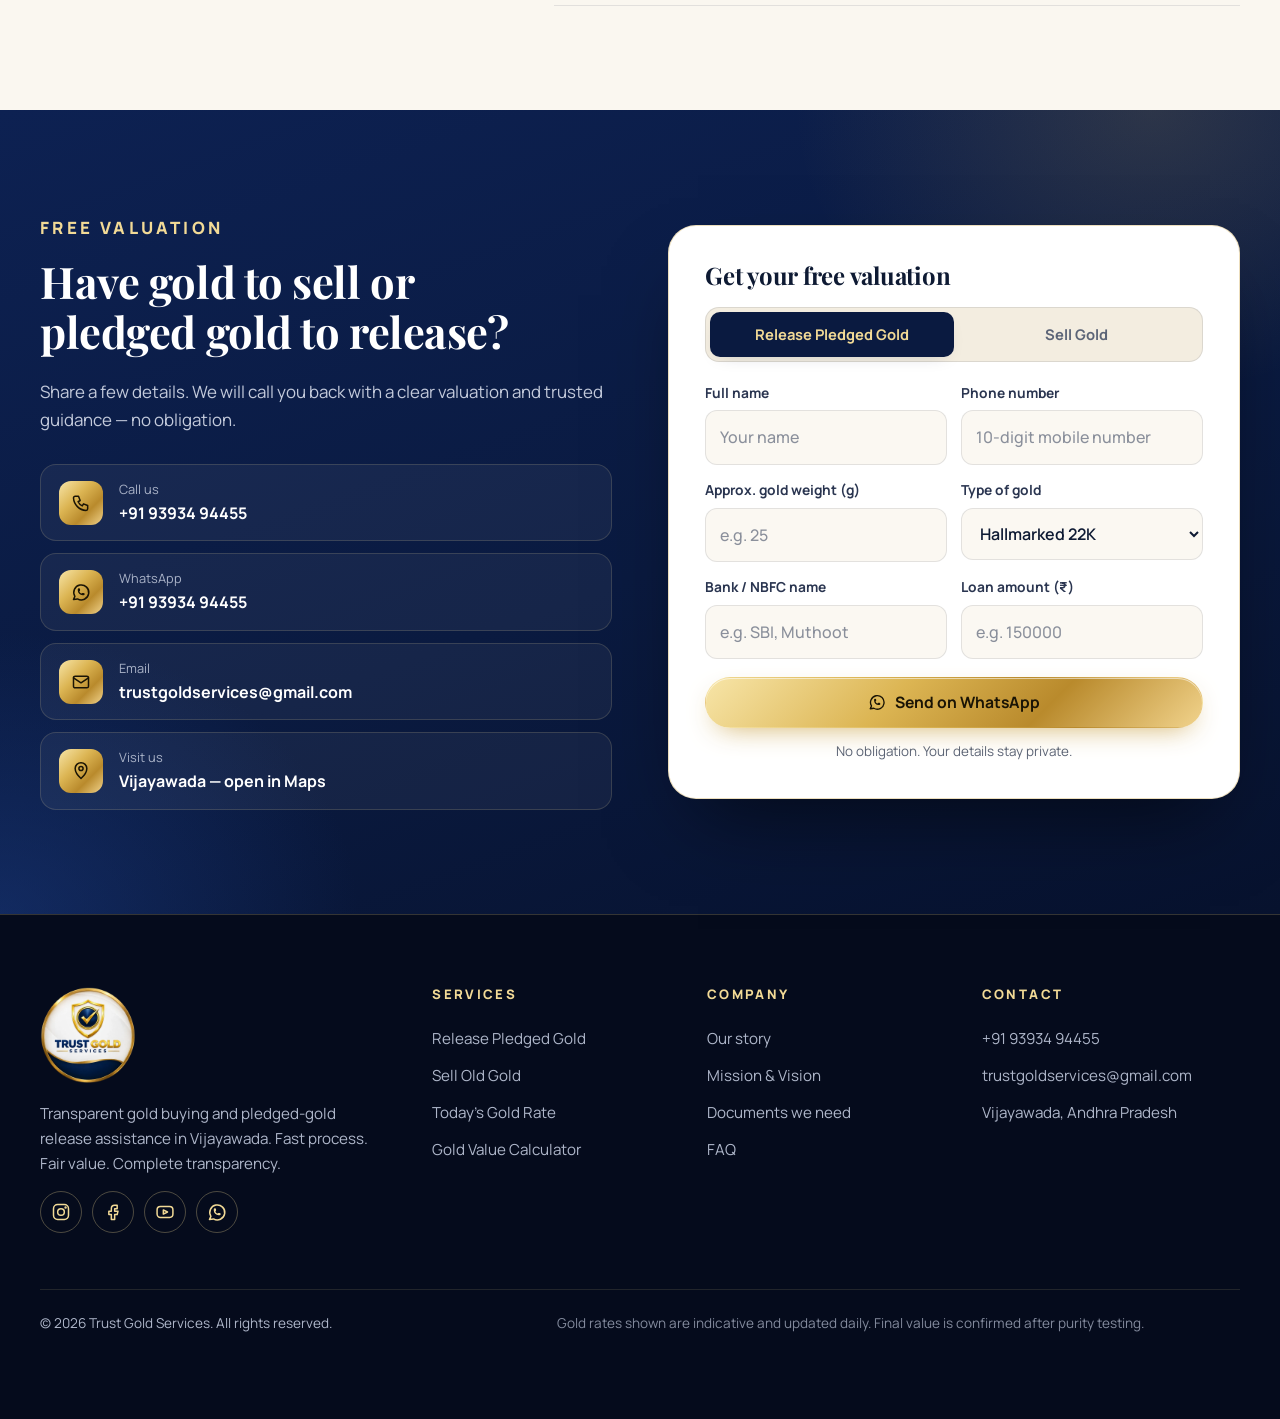
==== commit 38e1b98c: "Hero banner slideshow, full founder name, reviews section Replace the hero portrait with the four Tr" ====
--- a/trust-gold-services/index.html
+++ b/trust-gold-services/index.html
@@ -33,7 +33,7 @@
     "@type": "LocalBusiness",
     "name": "Trust Gold Services",
     "description": "Gold buying and pledged gold release assistance in Vijayawada.",
-    "founder": "V. Manohar",
+    "founder": "V. Manohar Reddy",
     "telephone": "+91 93934 94455",
     "email": "trustgoldservices@gmail.com",
     "address": { "@type": "PostalAddress", "addressLocality": "Vijayawada", "addressRegion": "Andhra Pradesh", "addressCountry": "IN" },
@@ -163,12 +163,24 @@
         </div>
 
         <figure class="hero__media reveal" style="--d:.15s">
-          <div class="arch">
-            <div class="arch__glow" aria-hidden="true"></div>
-            <img src="assets/owner-namaste.webp" width="800" height="1200" alt="V. Manohar, founder of Trust Gold Services, greeting with a namaste" fetchpriority="high" />
+          <div class="slider" id="heroSlider" aria-roledescription="carousel" aria-label="Trust Gold Services highlights">
+            <div class="slider__glow" aria-hidden="true"></div>
+            <div class="slider__track">
+              <img class="slide is-active" src="assets/hero-1.webp" width="1280" height="720" alt="From bank tension to loan free with Trust Gold Services" fetchpriority="high" />
+              <img class="slide" src="assets/hero-2.webp" width="1280" height="720" alt="V. Manohar Reddy: we pay the bank dues and give the remaining cash to you" />
+              <img class="slide" src="assets/hero-3.webp" width="1280" height="720" alt="Instant bank foreclosure, live market valuation, 100% legal and documented" />
+              <img class="slide" src="assets/hero-4.webp" width="1280" height="720" alt="Your debts are solved, you are now loan-free" />
+              <span class="slider__bar" aria-hidden="true"></span>
+            </div>
+            <div class="slider__dots" role="group" aria-label="Choose slide">
+              <button type="button" class="is-active" aria-label="Slide 1"></button>
+              <button type="button" aria-label="Slide 2"></button>
+              <button type="button" aria-label="Slide 3"></button>
+              <button type="button" aria-label="Slide 4"></button>
+            </div>
           </div>
           <figcaption class="nameplate">
-            <b>V. Manohar</b>
+            <b>V. Manohar Reddy</b>
             <span data-i18n="founder.role">Founder &amp; Proprietor</span>
             <small>Trust Gold Services</small>
           </figcaption>
@@ -383,7 +395,7 @@
       <div class="container founder">
         <div class="founder__media reveal">
           <div class="founder__frame">
-            <img src="assets/owner-office.webp" width="1100" height="700" alt="V. Manohar, founder of Trust Gold Services, at his office" loading="lazy" />
+            <img src="assets/owner-office.webp" width="1100" height="700" alt="V. Manohar Reddy, founder of Trust Gold Services, at his office" loading="lazy" />
           </div>
           <div class="founder__badge"><svg class="ic"><use href="#i-wallet" /></svg><span data-i18n="f.badge">Quick &amp; secure payment</span></div>
         </div>
@@ -394,7 +406,7 @@
           <p data-i18n="f.p2">Founded in Vijayawada, we make the process transparent, respectful and customer-friendly — from the day's gold rate and purity check to testing, deductions and final valuation. And our relationship doesn't end after the transaction: we want to be the place you approach whenever you need reliable guidance about gold.</p>
           <blockquote class="quote">
             <p data-i18n="f.quote">“Gold carries value — but trust carries even more.”</p>
-            <footer><b>V. Manohar</b><span data-i18n="f.sign">Founder, Trust Gold Services</span></footer>
+            <footer><b>V. Manohar Reddy</b><span data-i18n="f.sign">Founder, Trust Gold Services</span></footer>
           </blockquote>
           <a class="btn btn--navy" data-link="phone" href="tel:+919393494455"><svg class="ic"><use href="#i-phone" /></svg><span data-i18n="f.cta">Talk to us directly</span></a>
         </div>
@@ -443,6 +455,9 @@
           <a class="soc soc--fb" data-link="facebook" href="https://www.facebook.com/share/1bgL24rnT9/" target="_blank" rel="noopener"><svg class="ic"><use href="#i-facebook" /></svg><span>Facebook</span></a>
           <a class="soc soc--yt" data-link="youtube" href="#" target="_blank" rel="noopener" hidden><svg class="ic"><use href="#i-youtube" /></svg><span>YouTube</span></a>
         </div>
+      </div>
+      <div class="container">
+        <div class="reviews" id="reviewsList" hidden></div>
       </div>
     </section>
 
--- a/trust-gold-services/styles.css
+++ b/trust-gold-services/styles.css
@@ -253,7 +253,7 @@
   width: 760px; height: 760px; right: -120px; top: -140px;
 }
 .hero__bg::after { width: 560px; height: 560px; right: -20px; top: -40px; border-color: rgba(242, 218, 150, .2); }
-.hero__grid { display: grid; grid-template-columns: 1.08fr .92fr; gap: 48px; align-items: center; }
+.hero__grid { display: grid; grid-template-columns: 1fr 1.12fr; gap: 48px; align-items: center; }
 .hero__title { font-size: clamp(2.5rem, 5.4vw, 4.3rem); font-weight: 700; color: #fff; margin-bottom: 22px; }
 html[lang="te"] .hero__title { font-size: clamp(2rem, 4.2vw, 3.3rem); }
 .hero__lead { font-size: 1.12rem; color: #cfd5e4; max-width: 560px; margin-bottom: 30px; }
@@ -262,14 +262,19 @@
 .hero__chips li { display: inline-flex; align-items: center; gap: 8px; padding: 8px 14px; border-radius: 999px; font-size: .88rem; font-weight: 600; background: rgba(255, 255, 255, .06); border: 1px solid rgba(242, 218, 150, .22); color: #f1e6c6; }
 .hero__chips .ic { color: var(--gold-lt); width: 1.1em; height: 1.1em; }
 
-.hero__media { position: relative; justify-self: center; width: min(430px, 100%); margin: 0; }
-.arch {
-  position: relative; padding: 6px; border-radius: 240px 240px 32px 32px;
-  background: var(--gold-grad); box-shadow: 0 40px 80px -30px rgba(0, 0, 0, .7), 0 0 0 10px rgba(242, 218, 150, .06);
-}
-.arch img { width: 100%; aspect-ratio: 4 / 5.2; object-fit: cover; object-position: center 12%; border-radius: 234px 234px 27px 27px; background: var(--navy-2); }
-.arch__glow { position: absolute; inset: -40px; z-index: -1; background: radial-gradient(circle, rgba(220, 181, 83, .35), transparent 65%); filter: blur(10px); }
-.nameplate { margin-top: 26px; text-align: center; display: flex; flex-direction: column; align-items: center; gap: 2px; }
+.hero__media { position: relative; justify-self: center; width: 100%; max-width: 660px; margin: 0; }
+.slider { position: relative; padding: 5px; border-radius: 26px; background: var(--gold-grad); box-shadow: 0 40px 80px -30px rgba(0, 0, 0, .7), 0 0 0 10px rgba(242, 218, 150, .06); }
+.slider__glow { position: absolute; inset: -40px; z-index: -1; background: radial-gradient(circle, rgba(220, 181, 83, .3), transparent 65%); filter: blur(10px); }
+.slider__track { position: relative; overflow: hidden; aspect-ratio: 16 / 9; border-radius: 21px; background: var(--navy-2); }
+.slide { position: absolute; inset: 0; width: 100%; height: 100%; object-fit: cover; opacity: 0; transform: scale(1.06); transition: opacity 1s ease, transform 6s ease-out; }
+.slide.is-active { opacity: 1; transform: scale(1); }
+.slider__bar { position: absolute; left: 0; bottom: 0; height: 3px; width: 100%; background: var(--gold-grad); transform-origin: left; transform: scaleX(0); z-index: 2; }
+.slider__bar.is-running { animation: slidebar var(--slide-ms, 5000ms) linear forwards; }
+@keyframes slidebar { to { transform: scaleX(1); } }
+.slider__dots { position: absolute; left: 0; right: 0; bottom: -30px; display: flex; justify-content: center; gap: 8px; }
+.slider__dots button { width: 9px; height: 9px; padding: 0; border: 0; border-radius: 999px; background: rgba(242, 218, 150, .35); cursor: pointer; transition: width .35s var(--ease), background .35s; }
+.slider__dots button.is-active { width: 28px; background: var(--gold-grad); }
+.nameplate { margin-top: 48px; text-align: center; display: flex; flex-direction: column; align-items: center; gap: 2px; }
 .nameplate b { font-family: "Playfair Display", serif; font-size: 1.6rem; font-weight: 700; color: #fff; letter-spacing: .01em; line-height: 1.2; }
 .nameplate span { display: flex; align-items: center; gap: 12px; font-size: .8rem; font-weight: 800; letter-spacing: .24em; text-transform: uppercase; color: var(--gold-lt); }
 html[lang="te"] .nameplate span { letter-spacing: .04em; font-size: .95rem; text-transform: none; }
@@ -527,6 +532,18 @@
 .soc--fb .ic { color: #1877f2; }
 .soc--yt .ic { color: #ff0000; }
 .soc[hidden] { display: none; }
+.reviews { display: grid; grid-template-columns: repeat(3, 1fr); gap: 20px; margin-top: 28px; }
+.reviews[hidden] { display: none; }
+.review { display: flex; flex-direction: column; gap: 12px; padding: 26px; border-radius: 20px; background: var(--surface); border: 1px solid var(--line); box-shadow: var(--shadow-sm); }
+.review .stars { margin: 0; }
+.review .stars .ic { width: 18px; height: 18px; }
+.review .stars .ic.is-off { color: var(--line-gold); }
+.review p { margin: 0; color: var(--ink-soft); font-size: .98rem; }
+.review footer { display: flex; align-items: center; gap: 12px; margin-top: auto; padding-top: 6px; }
+.review__avatar { width: 40px; height: 40px; border-radius: 50%; display: grid; place-items: center; font-weight: 800; color: #1a1405; background: var(--gold-grad); flex: none; }
+.review footer b { display: block; font-size: .95rem; }
+.review footer small { color: var(--muted); font-size: .82rem; }
+@media (max-width: 900px) { .reviews { grid-template-columns: 1fr; } }
 @media (max-width: 900px) { .social { flex-direction: column; align-items: flex-start; padding: 32px 24px; } .social__links { justify-content: flex-start; } }
 
 /* ---------- FAQ ---------- */
@@ -616,7 +633,8 @@
 @media (prefers-reduced-motion: reduce) {
   html { scroll-behavior: auto; }
   .js .reveal { opacity: 1; transform: none; transition: none; }
-  .pulse { animation: none; }
+  .pulse, .slider__bar.is-running { animation: none; }
+  .slide { transition: opacity .6s ease; transform: none !important; }
   .btn, .path, .type, .mv__card { transition: none; }
 }
 
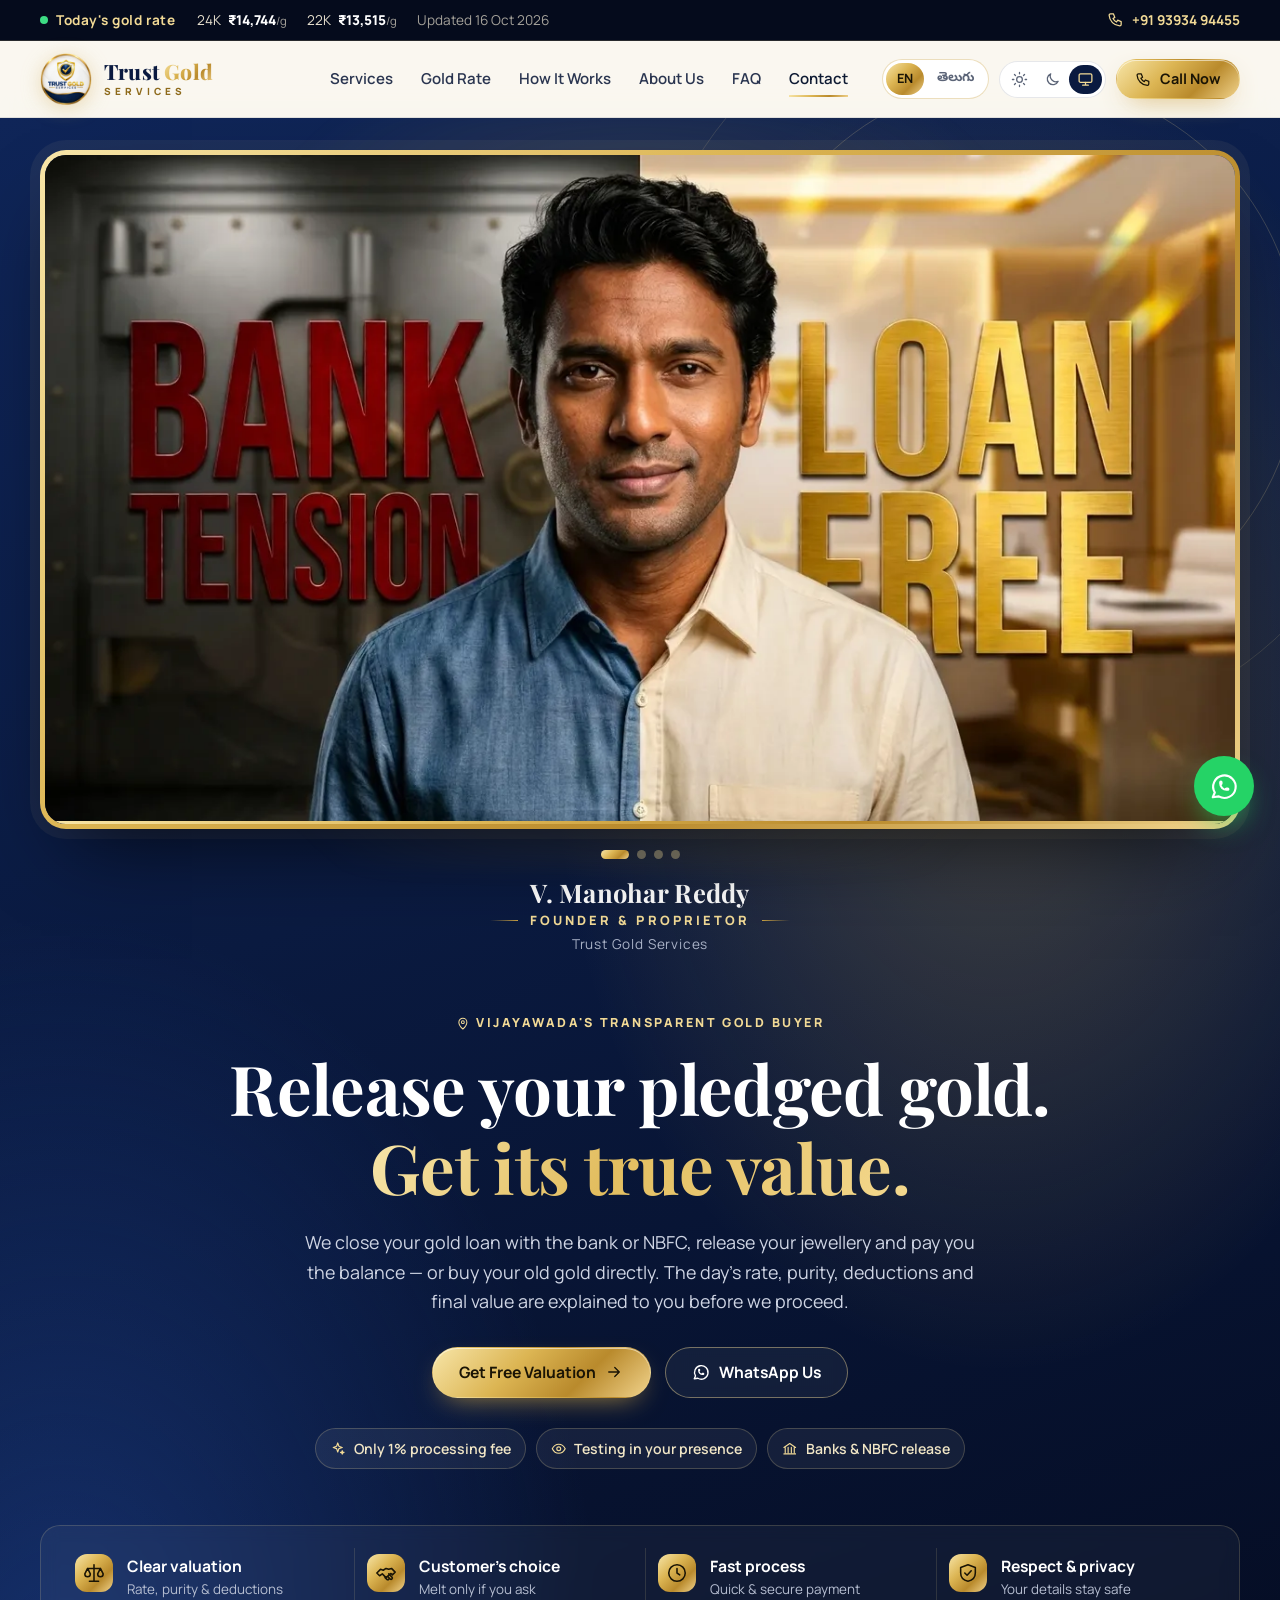
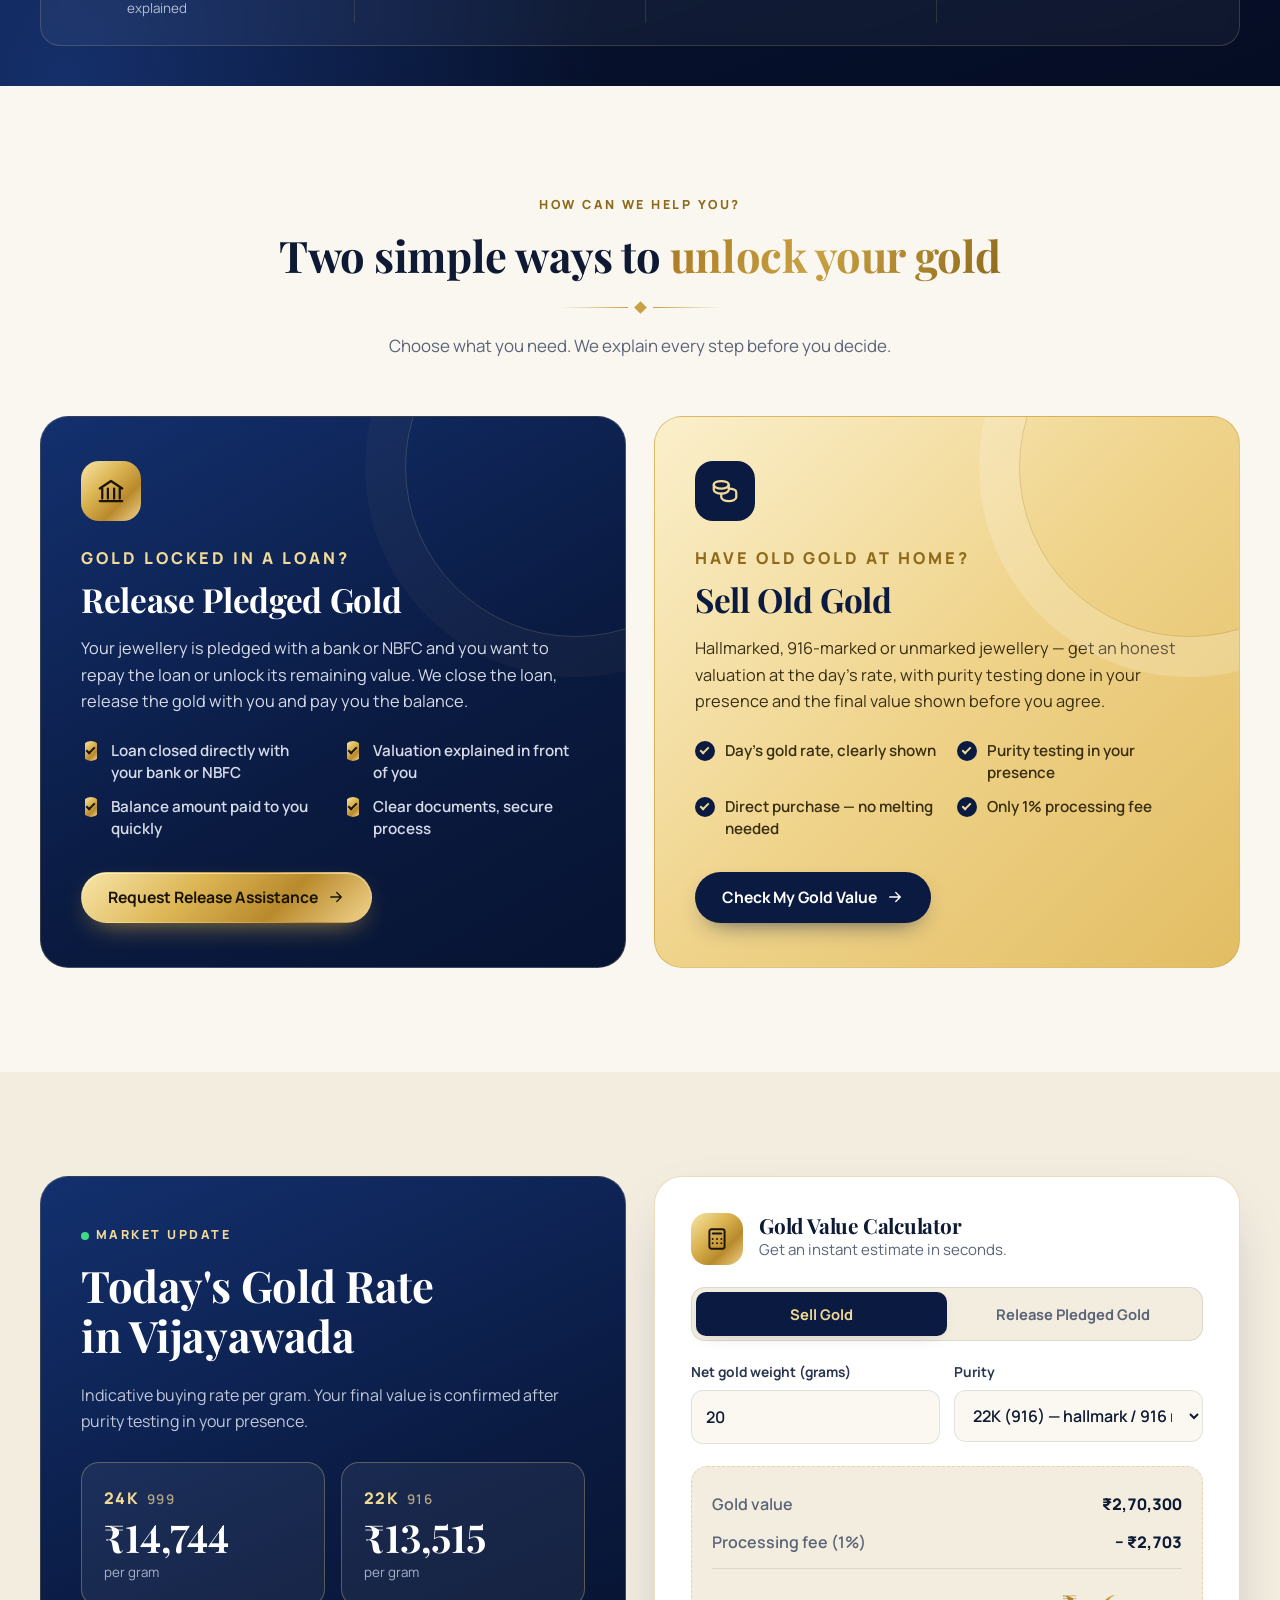
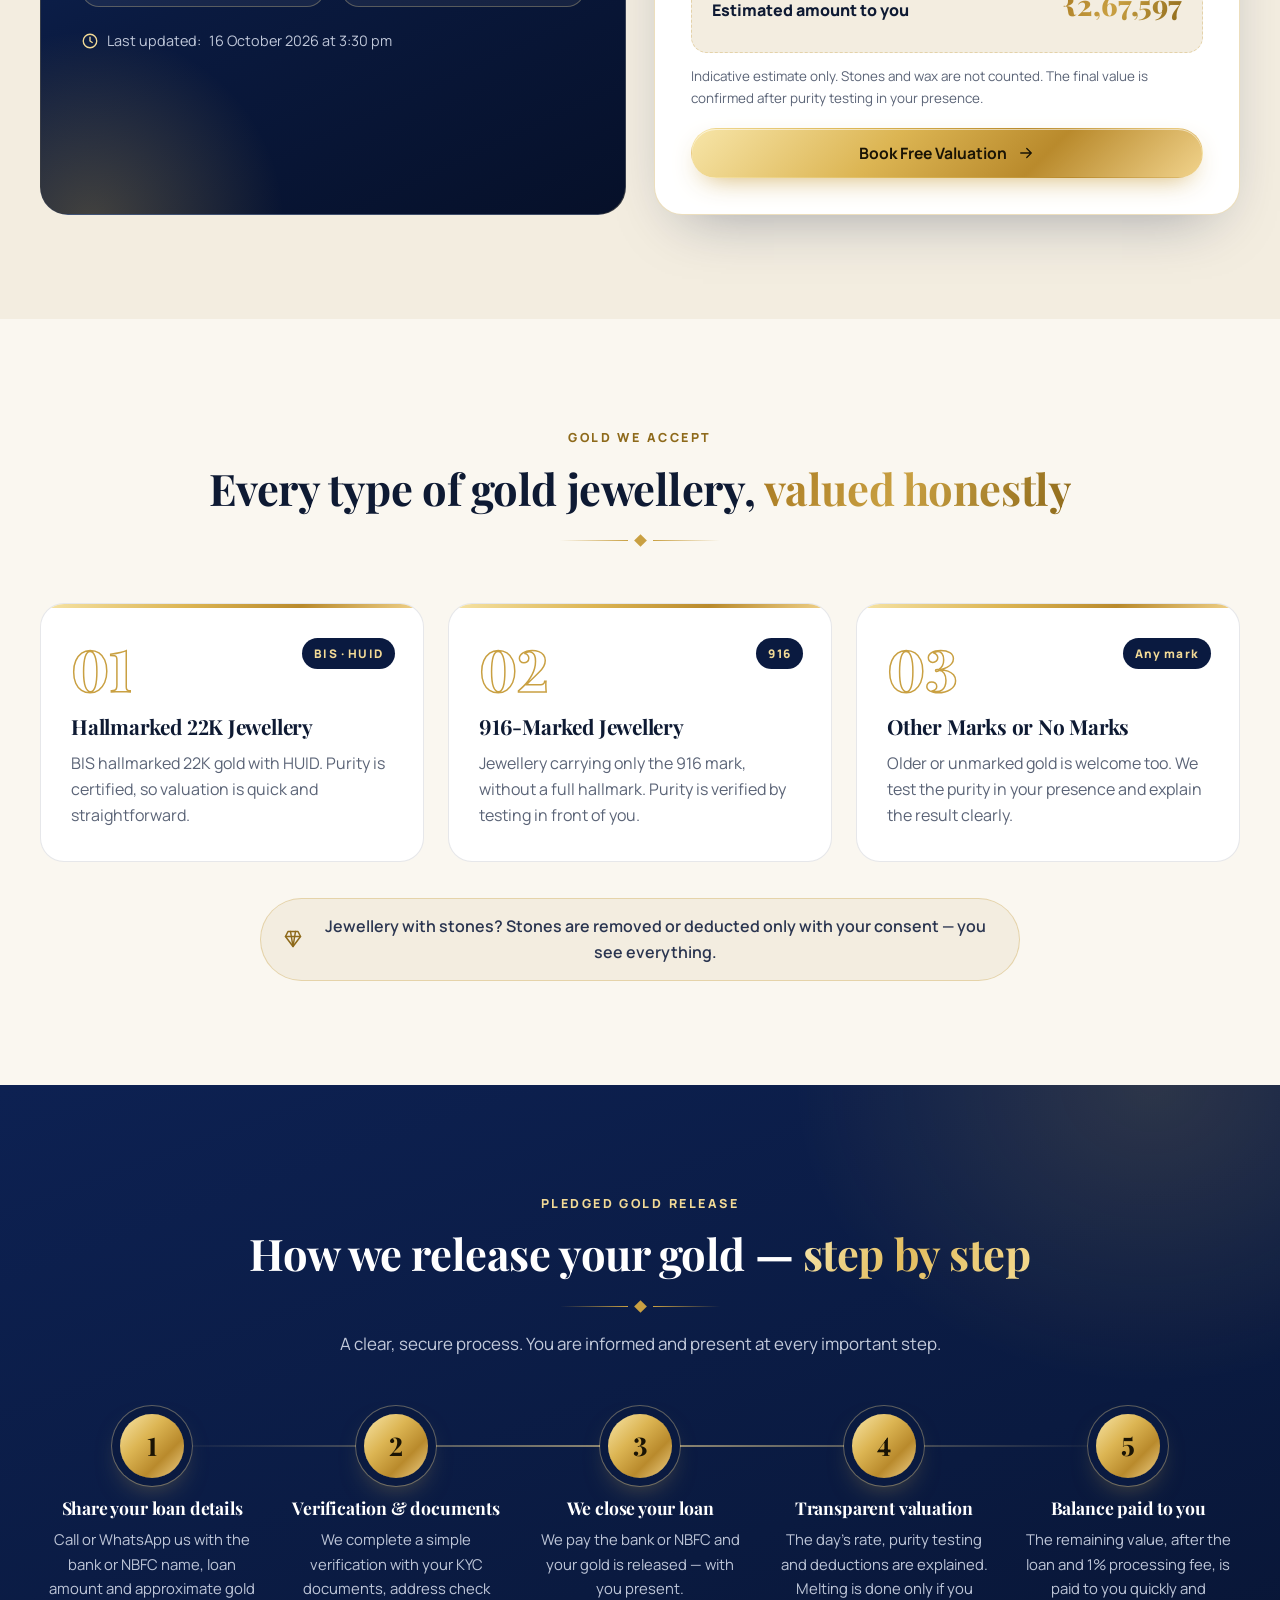
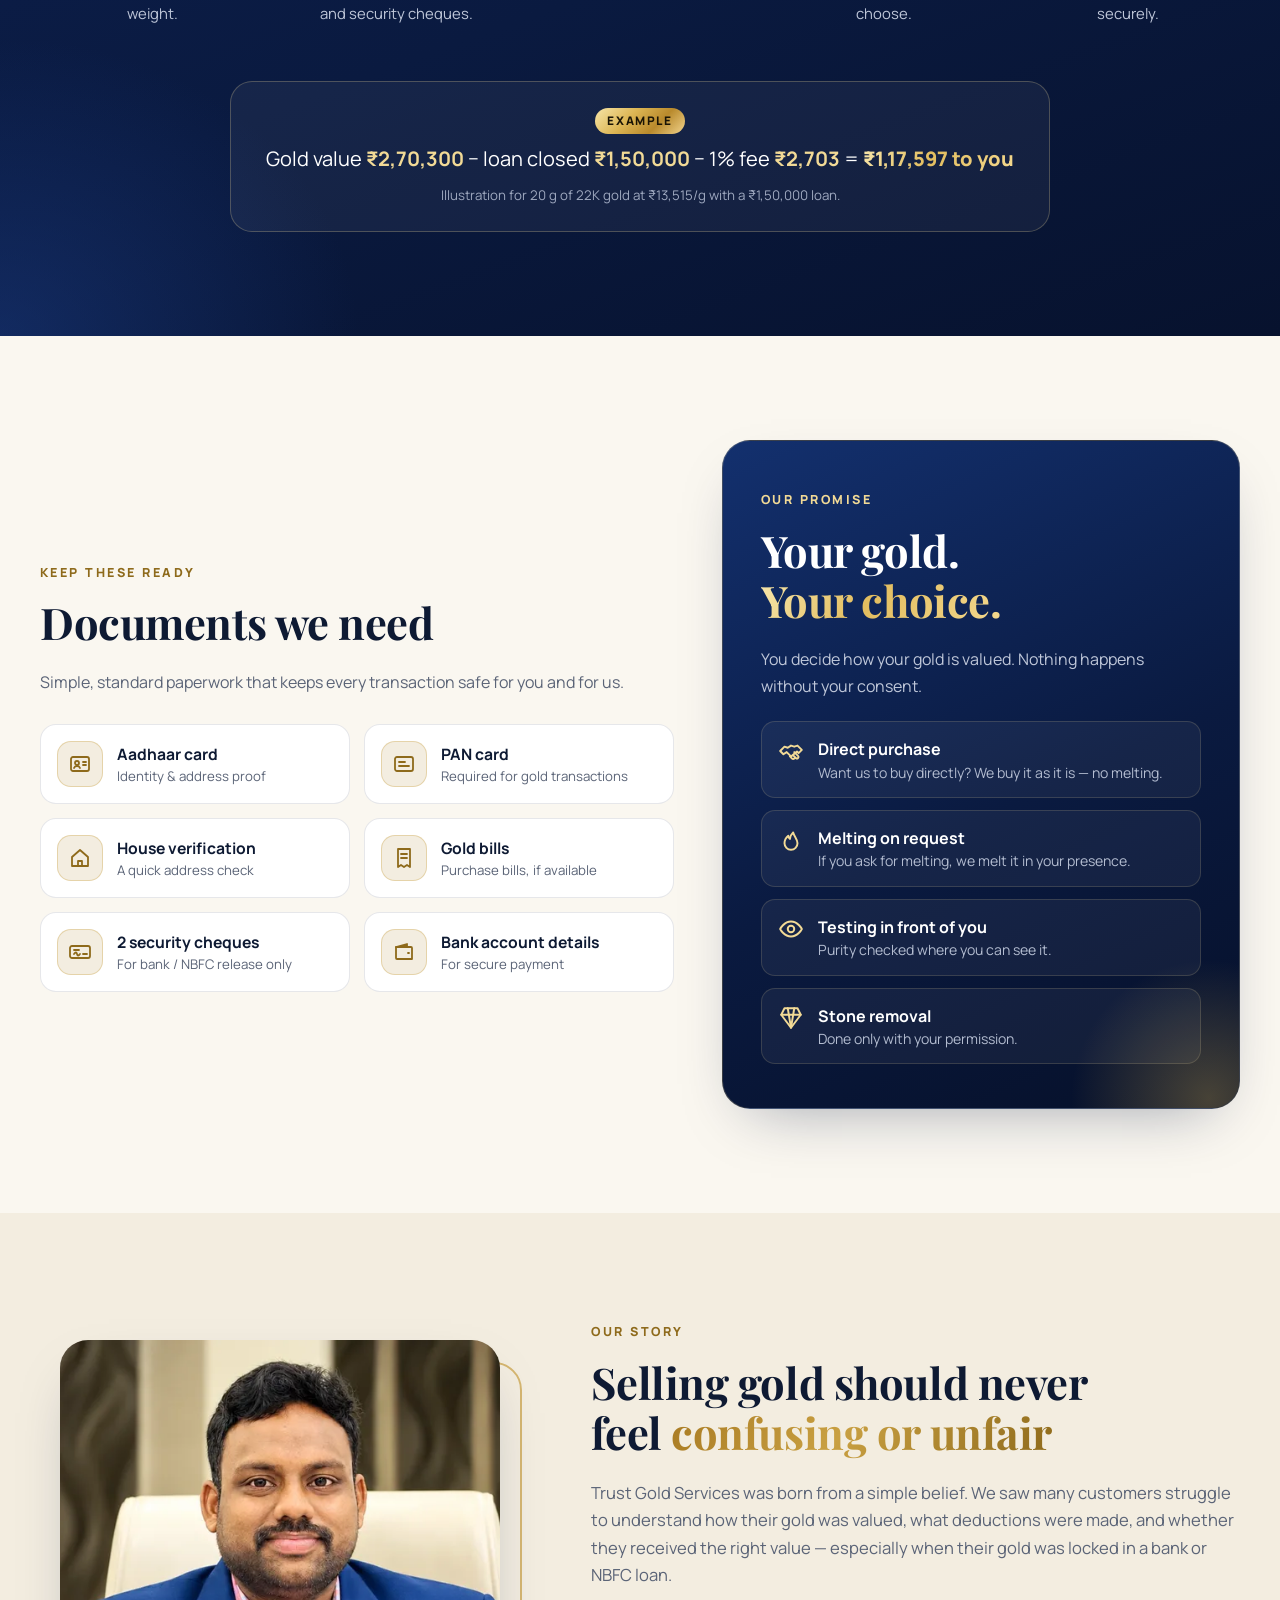
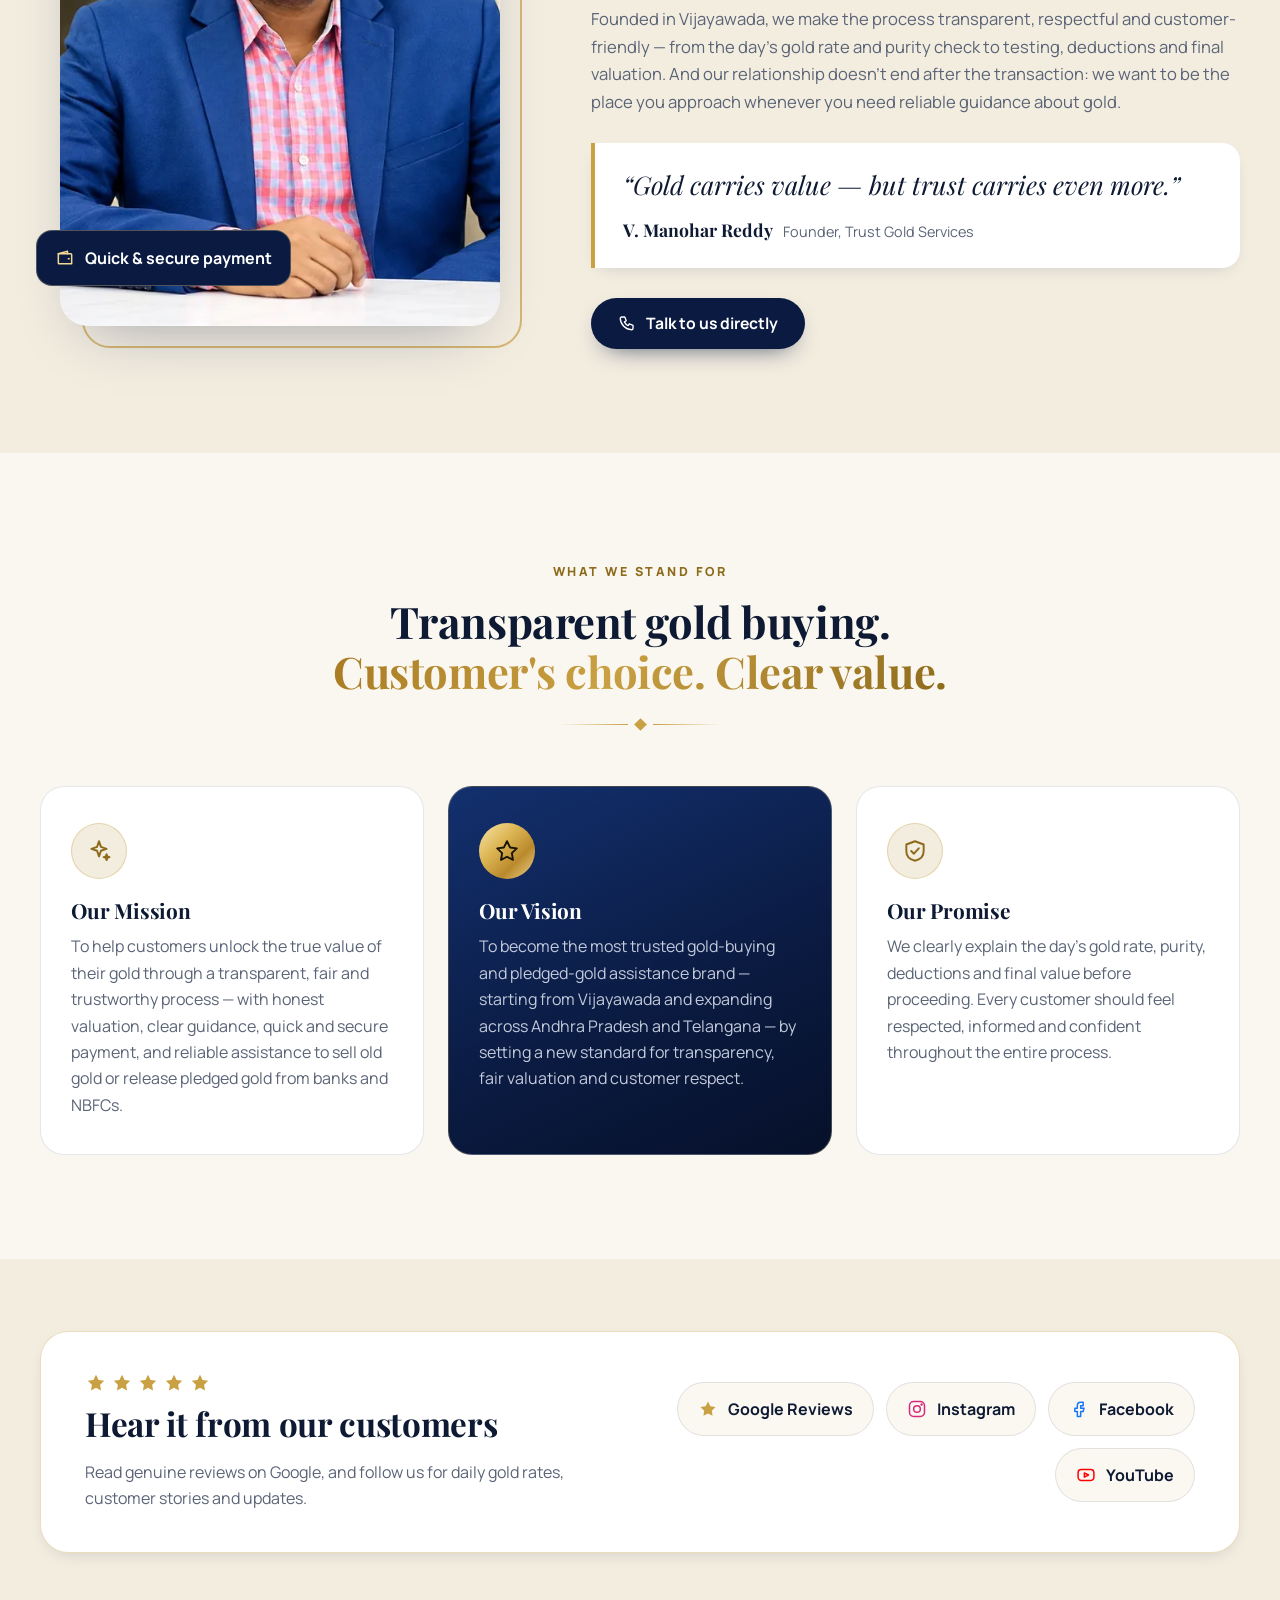
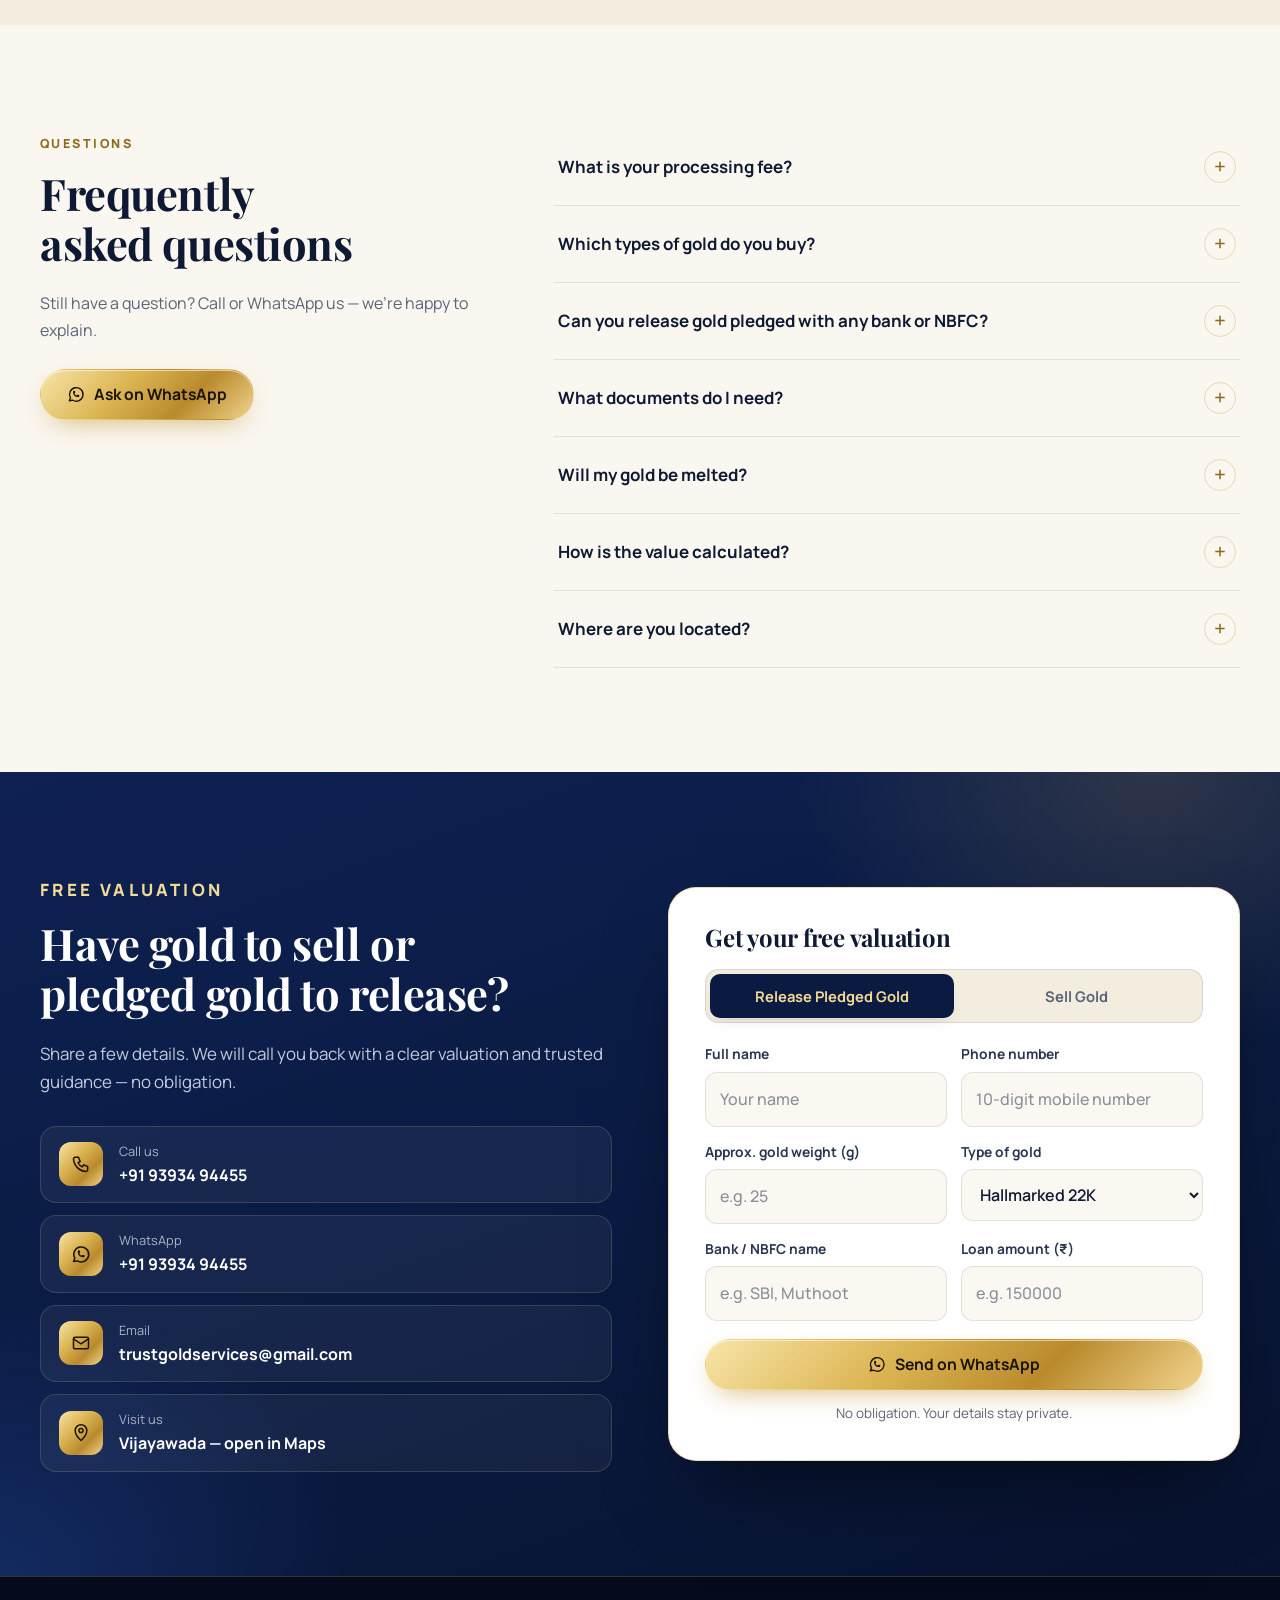
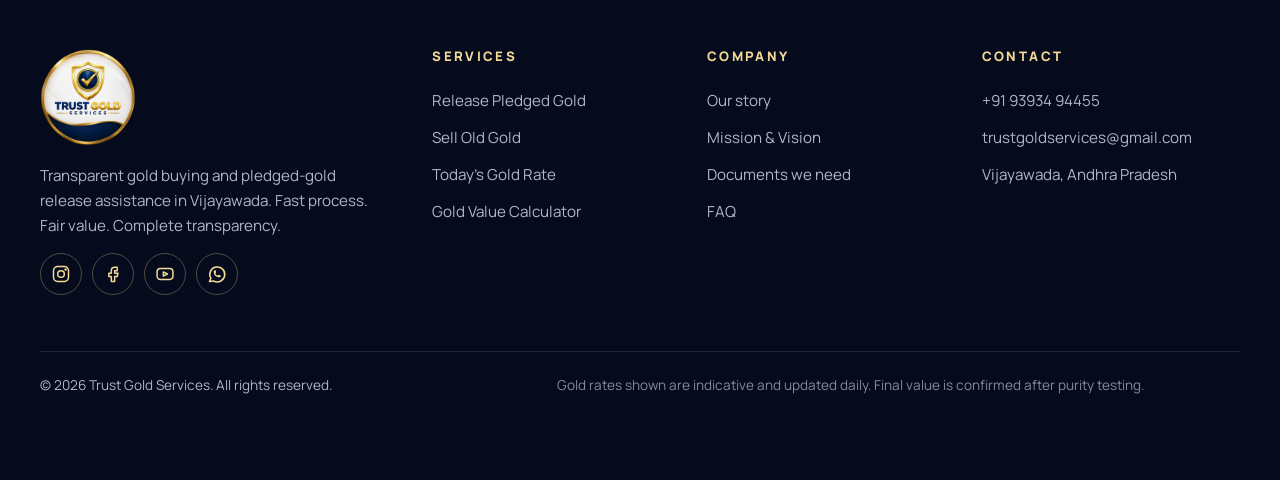
==== commit f44ee754: "Hero: banner slideshow on top, headline and buttons below Co-Authored-By: Claude Opus 5.5 <noreply@a" ====
--- a/trust-gold-services/index.html
+++ b/trust-gold-services/index.html
@@ -147,22 +147,7 @@
     <section class="hero" id="home">
       <div class="hero__bg" aria-hidden="true"></div>
       <div class="container hero__grid">
-        <div class="hero__copy reveal">
-          <p class="eyebrow eyebrow--light"><svg class="ic"><use href="#i-pin" /></svg><span data-i18n="hero.eyebrow">Vijayawada's transparent gold buyer</span></p>
-          <h1 class="hero__title" data-i18n="hero.title">Release your pledged gold.<br /><span class="gold-text">Get its true value.</span></h1>
-          <p class="hero__lead" data-i18n="hero.lead">We close your gold loan with the bank or NBFC, release your jewellery and pay you the balance — or buy your old gold directly. The day's rate, purity, deductions and final value are explained to you before we proceed.</p>
-          <div class="hero__ctas">
-            <a class="btn btn--gold" href="#contact"><span data-i18n="cta.valuation">Get Free Valuation</span><svg class="ic"><use href="#i-arrow" /></svg></a>
-            <a class="btn btn--ghost-light" data-link="whatsapp" href="https://wa.me/919393494455" target="_blank" rel="noopener"><svg class="ic"><use href="#i-whatsapp" /></svg><span data-i18n="cta.whatsapp">WhatsApp Us</span></a>
-          </div>
-          <ul class="hero__chips">
-            <li><svg class="ic"><use href="#i-sparkle" /></svg><span data-i18n="chip.fee">Only 1% processing fee</span></li>
-            <li><svg class="ic"><use href="#i-eye" /></svg><span data-i18n="chip.presence">Testing in your presence</span></li>
-            <li><svg class="ic"><use href="#i-bank" /></svg><span data-i18n="chip.banks">Banks &amp; NBFC release</span></li>
-          </ul>
-        </div>
-
-        <figure class="hero__media reveal" style="--d:.15s">
+        <figure class="hero__media reveal">
           <div class="slider" id="heroSlider" aria-roledescription="carousel" aria-label="Trust Gold Services highlights">
             <div class="slider__glow" aria-hidden="true"></div>
             <div class="slider__track">
@@ -185,6 +170,21 @@
             <small>Trust Gold Services</small>
           </figcaption>
         </figure>
+        <div class="hero__copy reveal" style="--d:.1s">
+          <p class="eyebrow eyebrow--light"><svg class="ic"><use href="#i-pin" /></svg><span data-i18n="hero.eyebrow">Vijayawada's transparent gold buyer</span></p>
+          <h1 class="hero__title" data-i18n="hero.title">Release your pledged gold.<br /><span class="gold-text">Get its true value.</span></h1>
+          <p class="hero__lead" data-i18n="hero.lead">We close your gold loan with the bank or NBFC, release your jewellery and pay you the balance — or buy your old gold directly. The day's rate, purity, deductions and final value are explained to you before we proceed.</p>
+          <div class="hero__ctas">
+            <a class="btn btn--gold" href="#contact"><span data-i18n="cta.valuation">Get Free Valuation</span><svg class="ic"><use href="#i-arrow" /></svg></a>
+            <a class="btn btn--ghost-light" data-link="whatsapp" href="https://wa.me/919393494455" target="_blank" rel="noopener"><svg class="ic"><use href="#i-whatsapp" /></svg><span data-i18n="cta.whatsapp">WhatsApp Us</span></a>
+          </div>
+          <ul class="hero__chips">
+            <li><svg class="ic"><use href="#i-sparkle" /></svg><span data-i18n="chip.fee">Only 1% processing fee</span></li>
+            <li><svg class="ic"><use href="#i-eye" /></svg><span data-i18n="chip.presence">Testing in your presence</span></li>
+            <li><svg class="ic"><use href="#i-bank" /></svg><span data-i18n="chip.banks">Banks &amp; NBFC release</span></li>
+          </ul>
+        </div>
+
       </div>
 
       <div class="container">
--- a/trust-gold-services/styles.css
+++ b/trust-gold-services/styles.css
@@ -240,7 +240,7 @@
 }
 
 /* ---------- Hero ---------- */
-.hero { position: relative; color: #f3eee2; padding: 72px 0 40px; overflow: hidden; isolation: isolate; }
+.hero { position: relative; color: #f3eee2; padding: 32px 0 40px; overflow: hidden; isolation: isolate; }
 .hero__bg {
   position: absolute; inset: 0; z-index: -1;
   background:
@@ -253,7 +253,10 @@
   width: 760px; height: 760px; right: -120px; top: -140px;
 }
 .hero__bg::after { width: 560px; height: 560px; right: -20px; top: -40px; border-color: rgba(242, 218, 150, .2); }
-.hero__grid { display: grid; grid-template-columns: 1fr 1.12fr; gap: 48px; align-items: center; }
+.hero__grid { display: grid; grid-template-columns: 1fr; gap: 56px; justify-items: center; }
+.hero__copy { text-align: center; max-width: 860px; }
+.hero__copy .hero__lead { margin-inline: auto; max-width: 680px; }
+.hero__copy .hero__ctas, .hero__copy .hero__chips { justify-content: center; }
 .hero__title { font-size: clamp(2.5rem, 5.4vw, 4.3rem); font-weight: 700; color: #fff; margin-bottom: 22px; }
 html[lang="te"] .hero__title { font-size: clamp(2rem, 4.2vw, 3.3rem); }
 .hero__lead { font-size: 1.12rem; color: #cfd5e4; max-width: 560px; margin-bottom: 30px; }
@@ -262,7 +265,7 @@
 .hero__chips li { display: inline-flex; align-items: center; gap: 8px; padding: 8px 14px; border-radius: 999px; font-size: .88rem; font-weight: 600; background: rgba(255, 255, 255, .06); border: 1px solid rgba(242, 218, 150, .22); color: #f1e6c6; }
 .hero__chips .ic { color: var(--gold-lt); width: 1.1em; height: 1.1em; }
 
-.hero__media { position: relative; justify-self: center; width: 100%; max-width: 660px; margin: 0; }
+.hero__media { position: relative; justify-self: center; width: 100%; margin: 0; }
 .slider { position: relative; padding: 5px; border-radius: 26px; background: var(--gold-grad); box-shadow: 0 40px 80px -30px rgba(0, 0, 0, .7), 0 0 0 10px rgba(242, 218, 150, .06); }
 .slider__glow { position: absolute; inset: -40px; z-index: -1; background: radial-gradient(circle, rgba(220, 181, 83, .3), transparent 65%); filter: blur(10px); }
 .slider__track { position: relative; overflow: hidden; aspect-ratio: 16 / 9; border-radius: 21px; background: var(--navy-2); }
@@ -294,7 +297,7 @@
 .trustbar small { color: #b7bfd2; font-size: .84rem; line-height: 1.4; display: block; }
 
 @media (max-width: 960px) {
-  .hero { padding-top: 44px; }
+  .hero { padding-top: 20px; }
   .hero__grid { grid-template-columns: 1fr; gap: 56px; }
   .hero__copy { text-align: center; }
   .hero__lead { margin-inline: auto; }
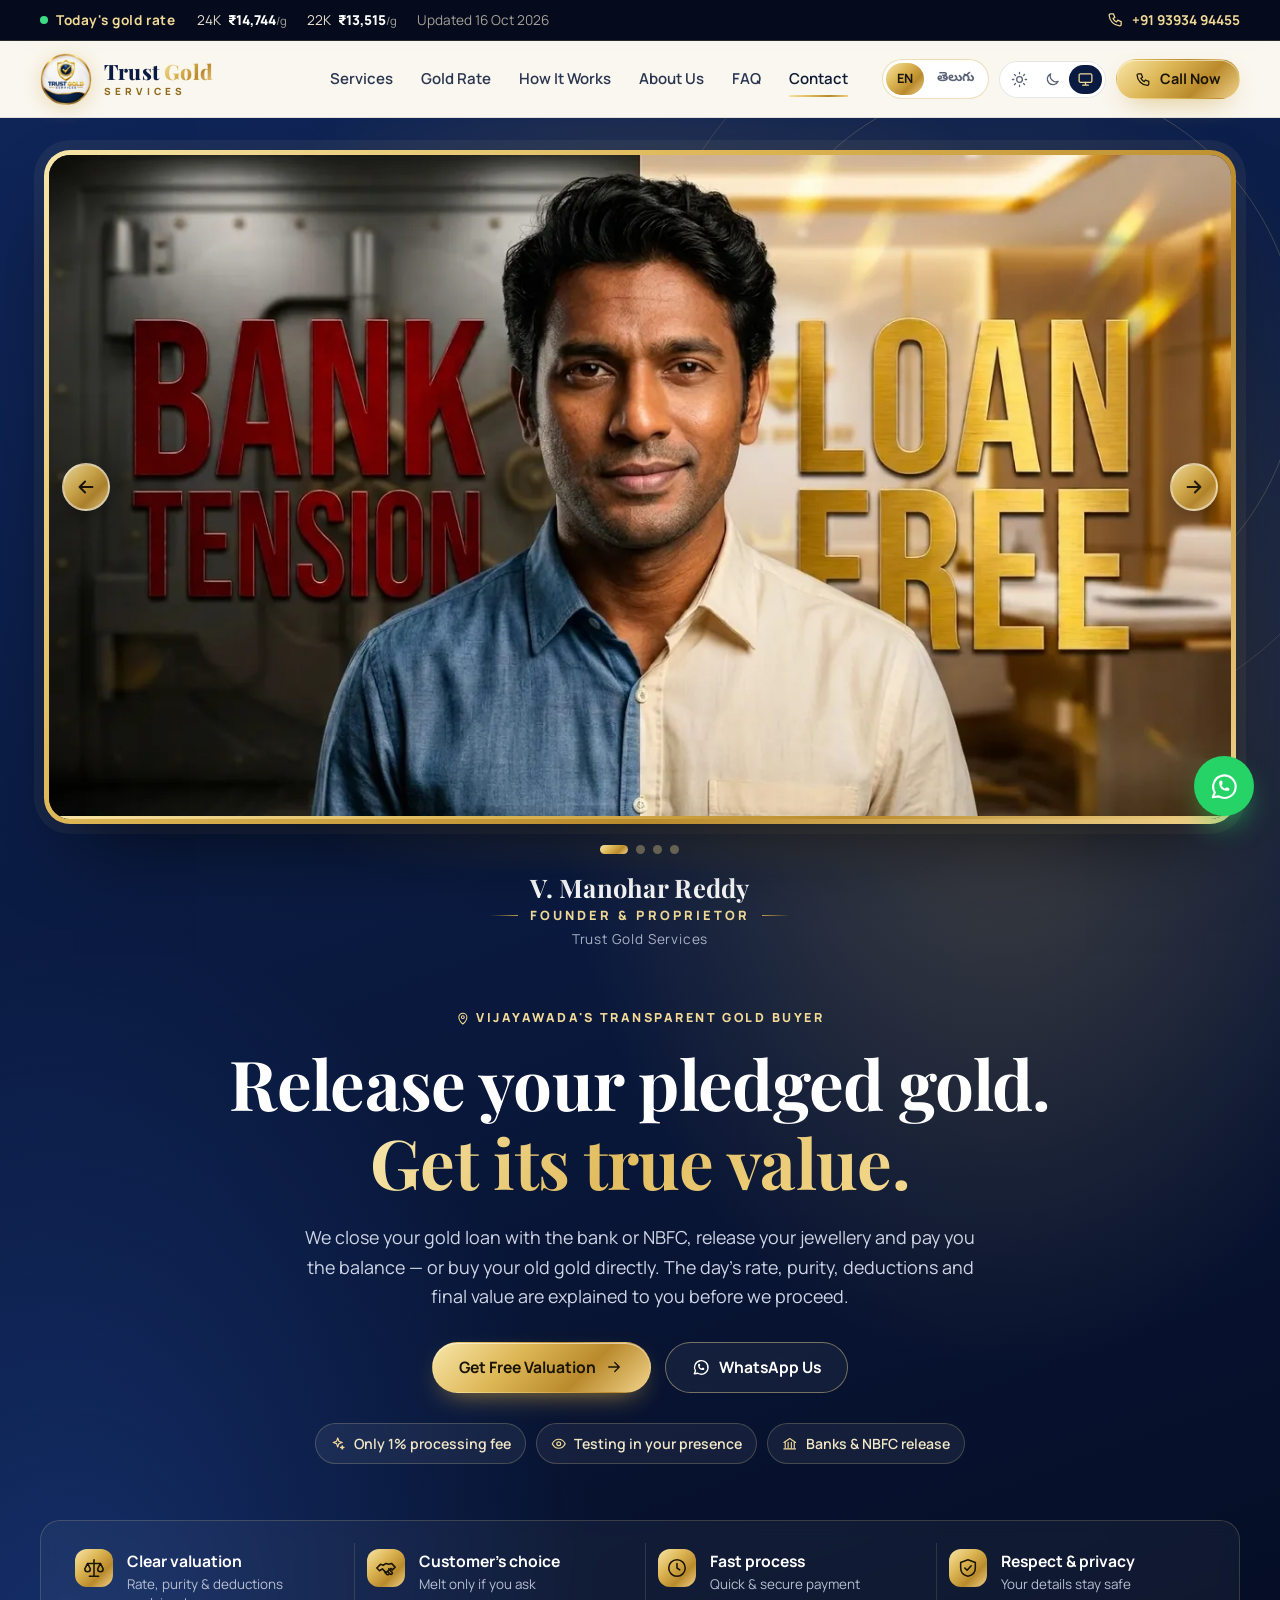
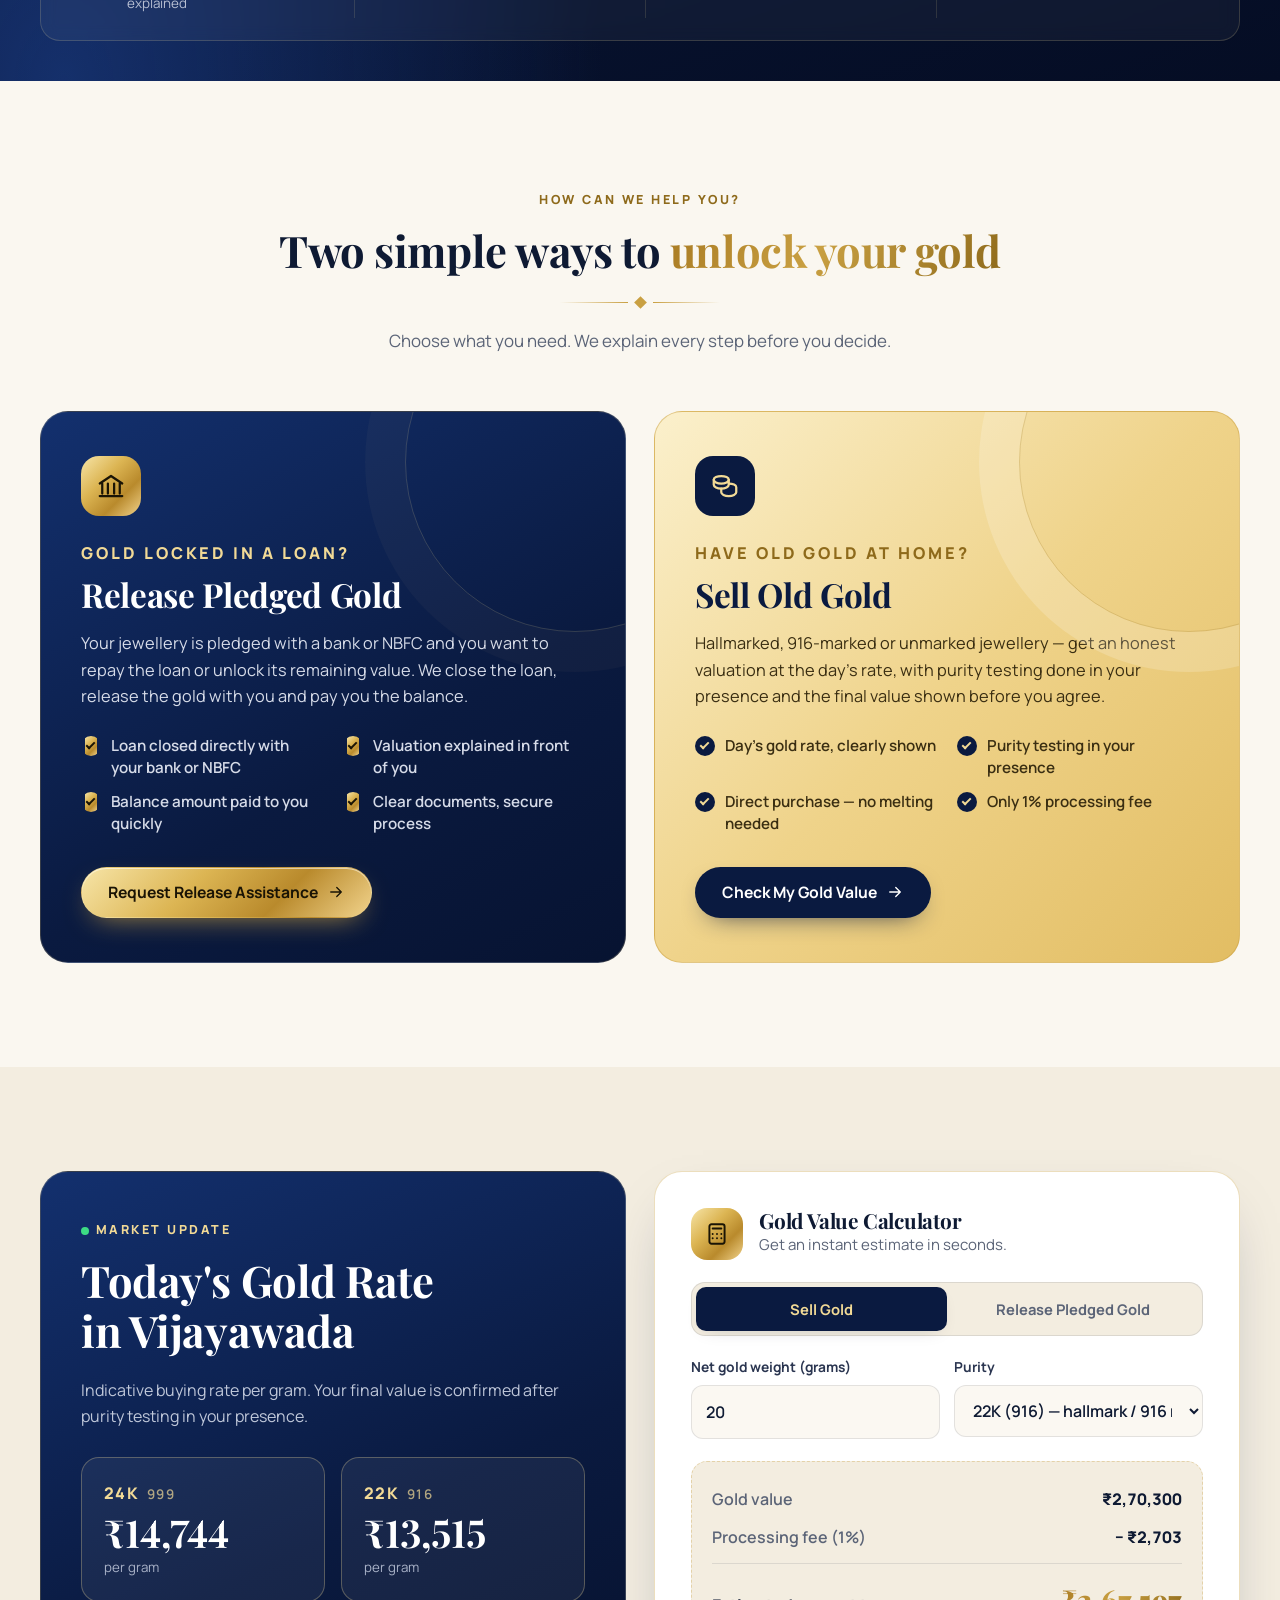
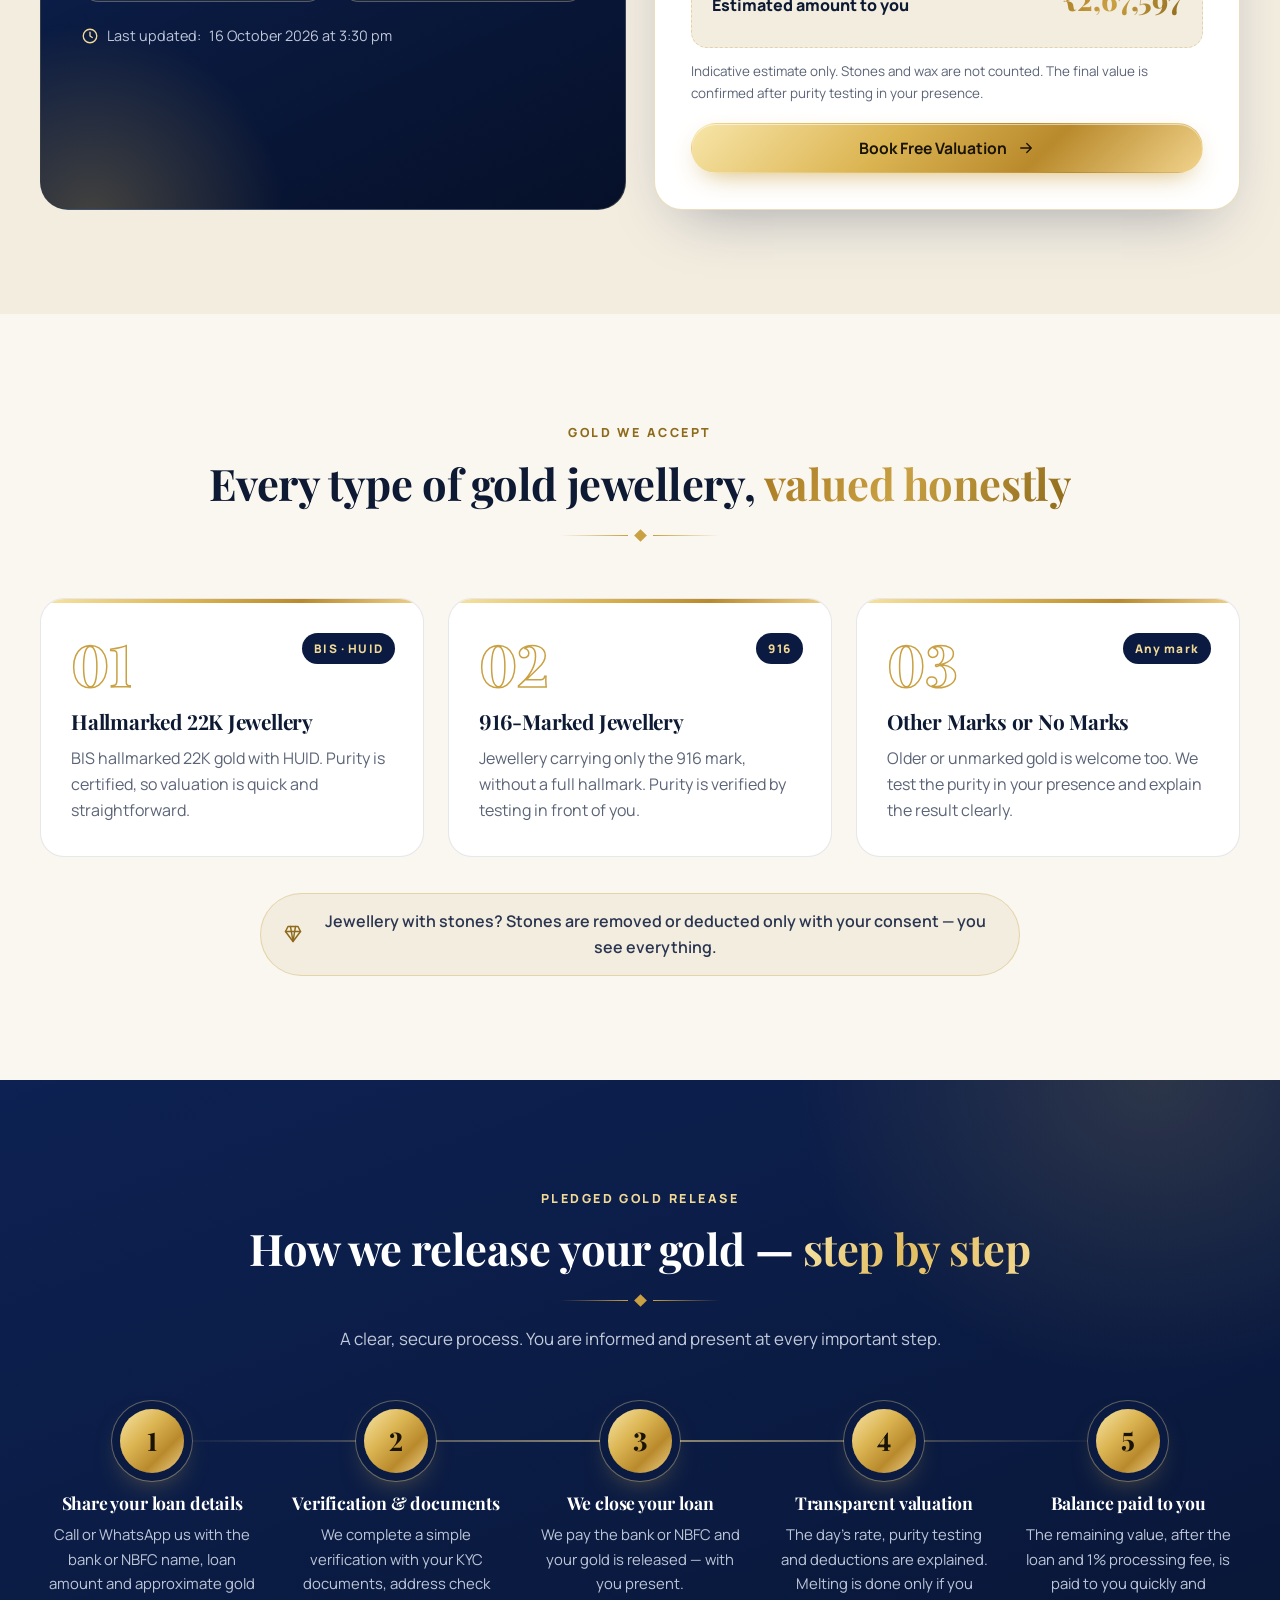
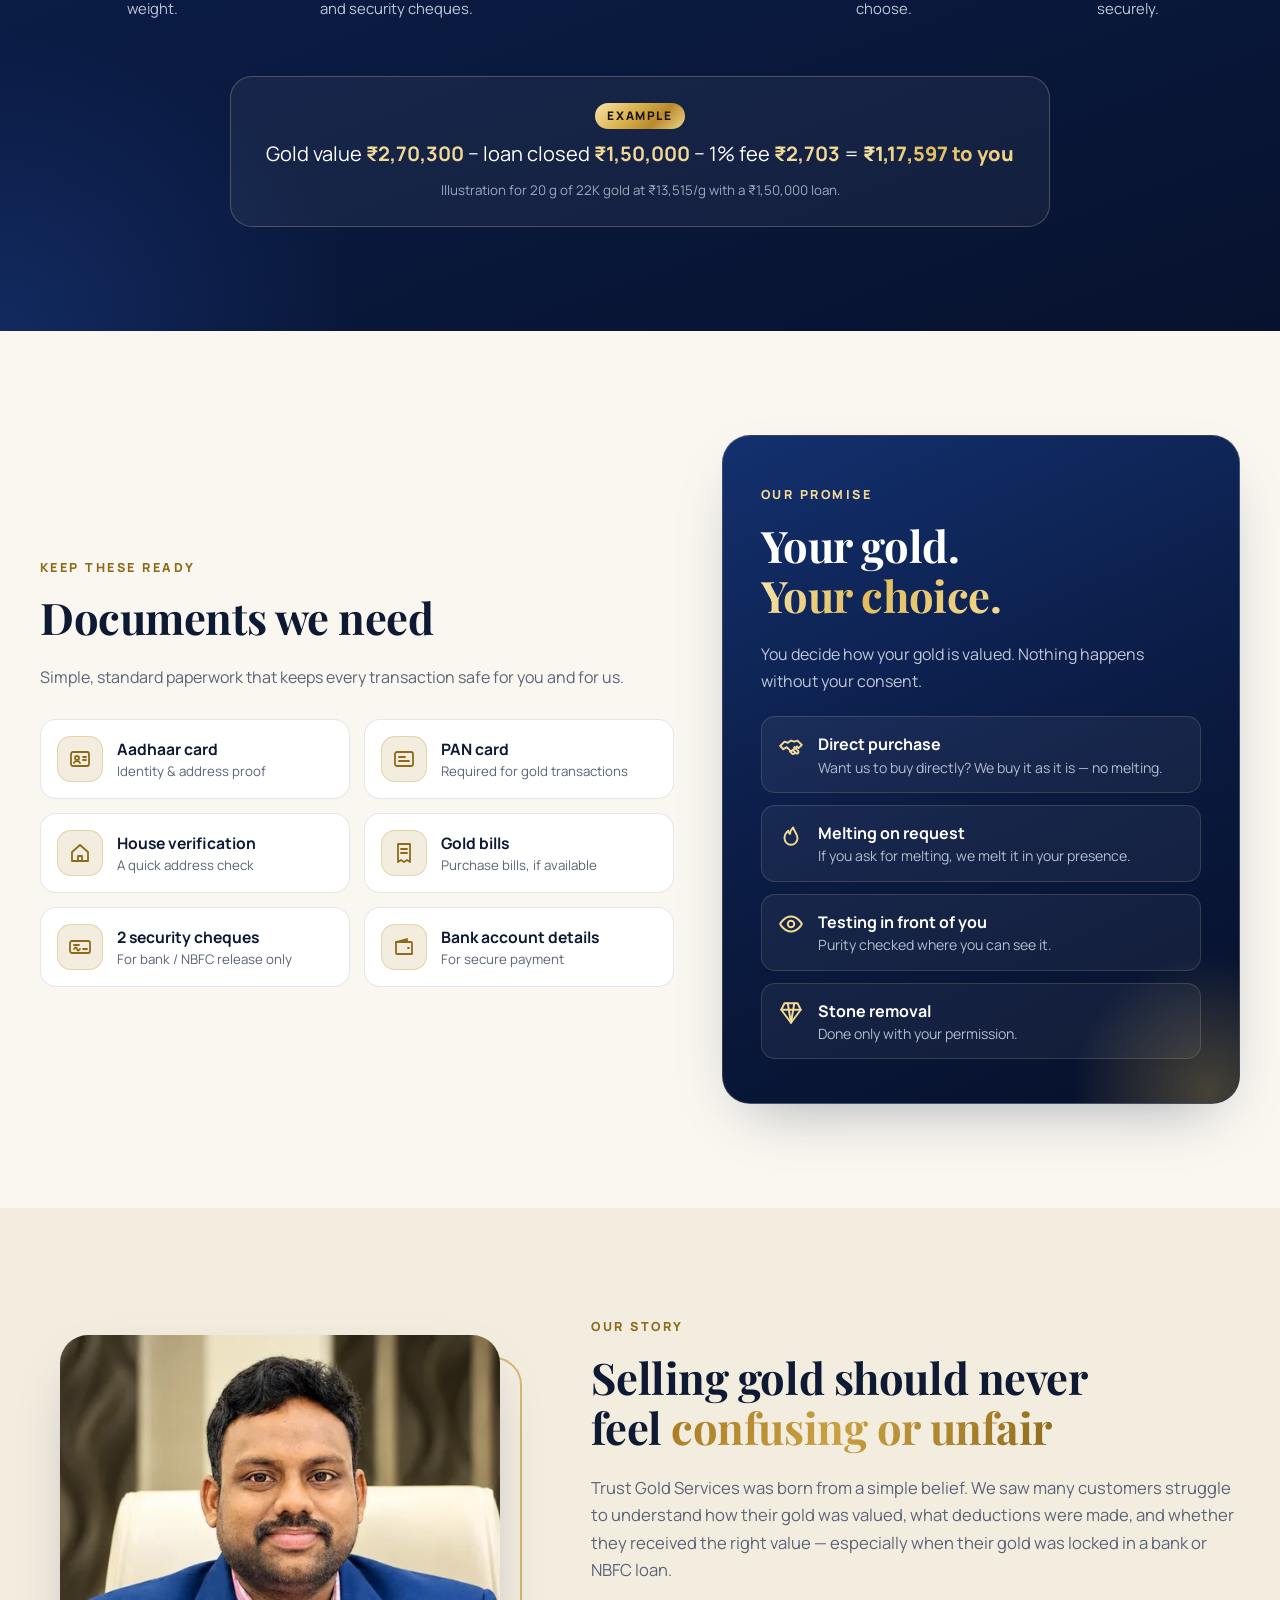
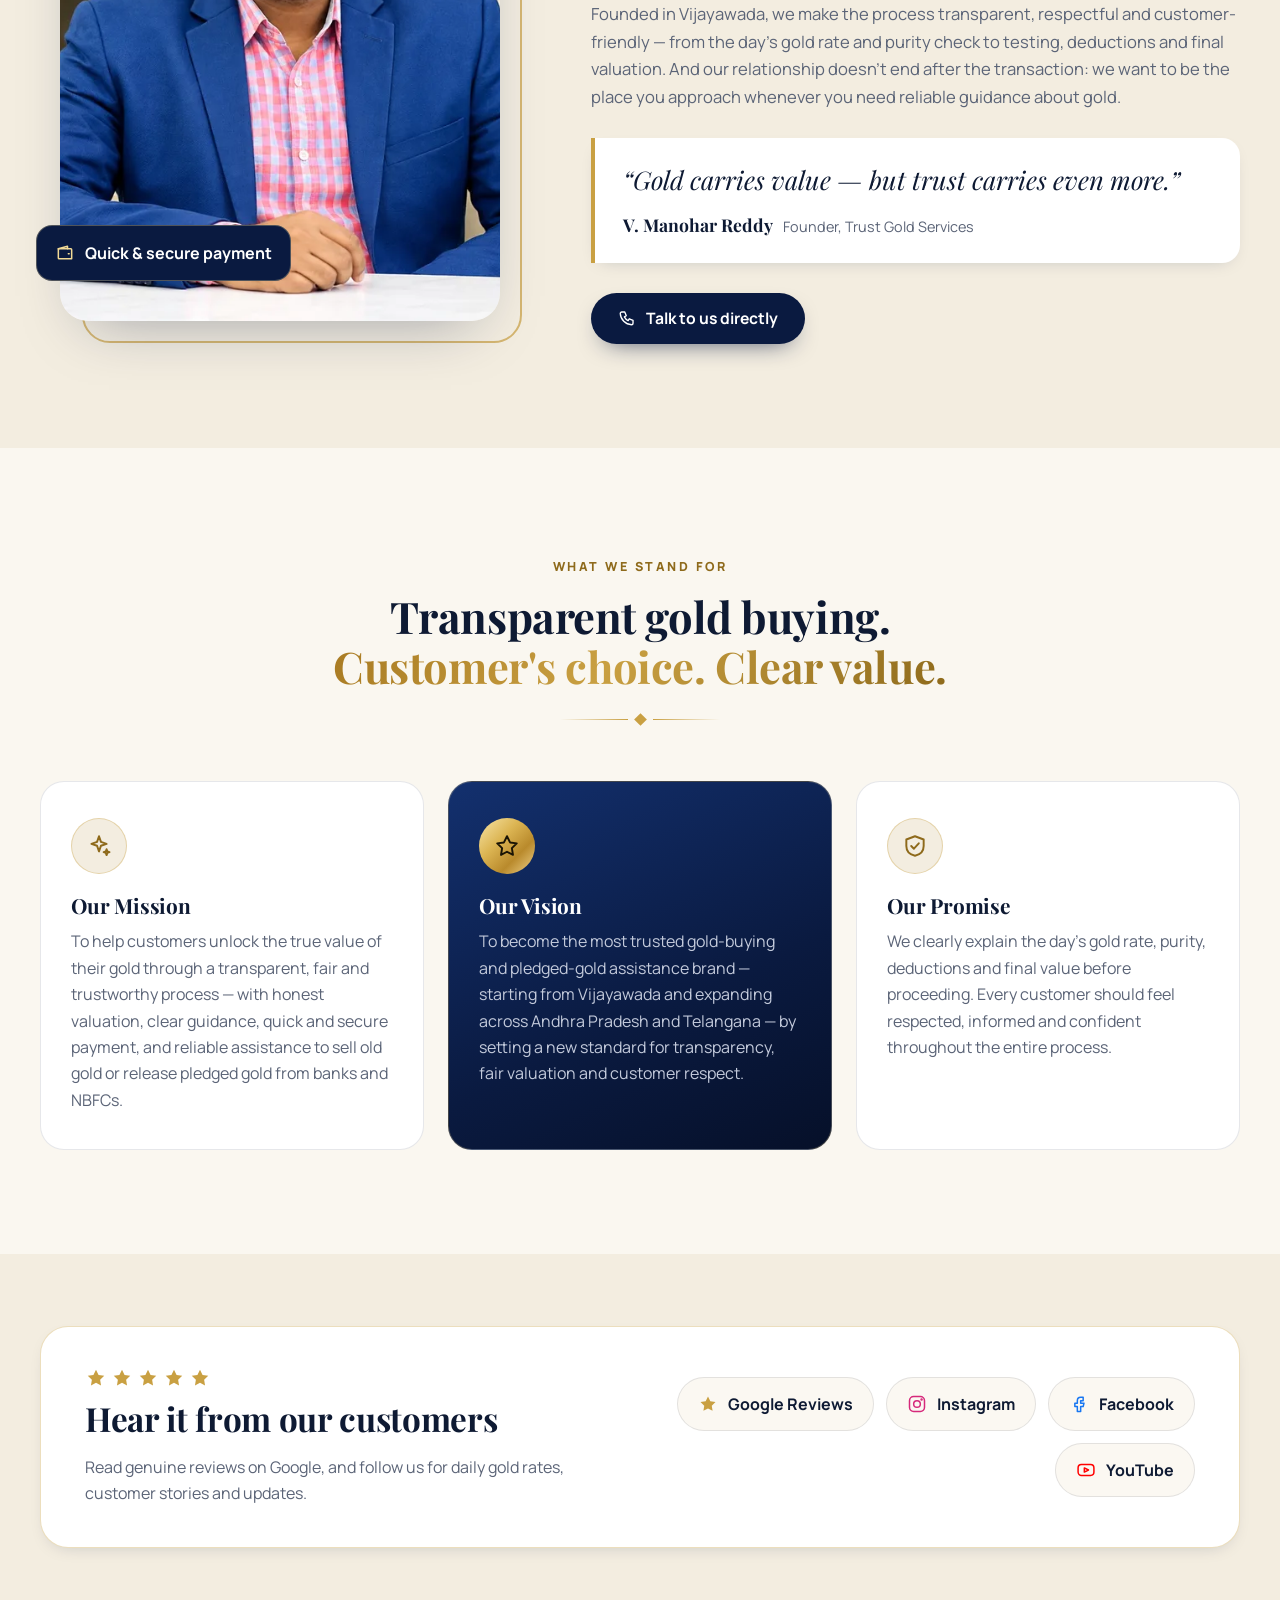
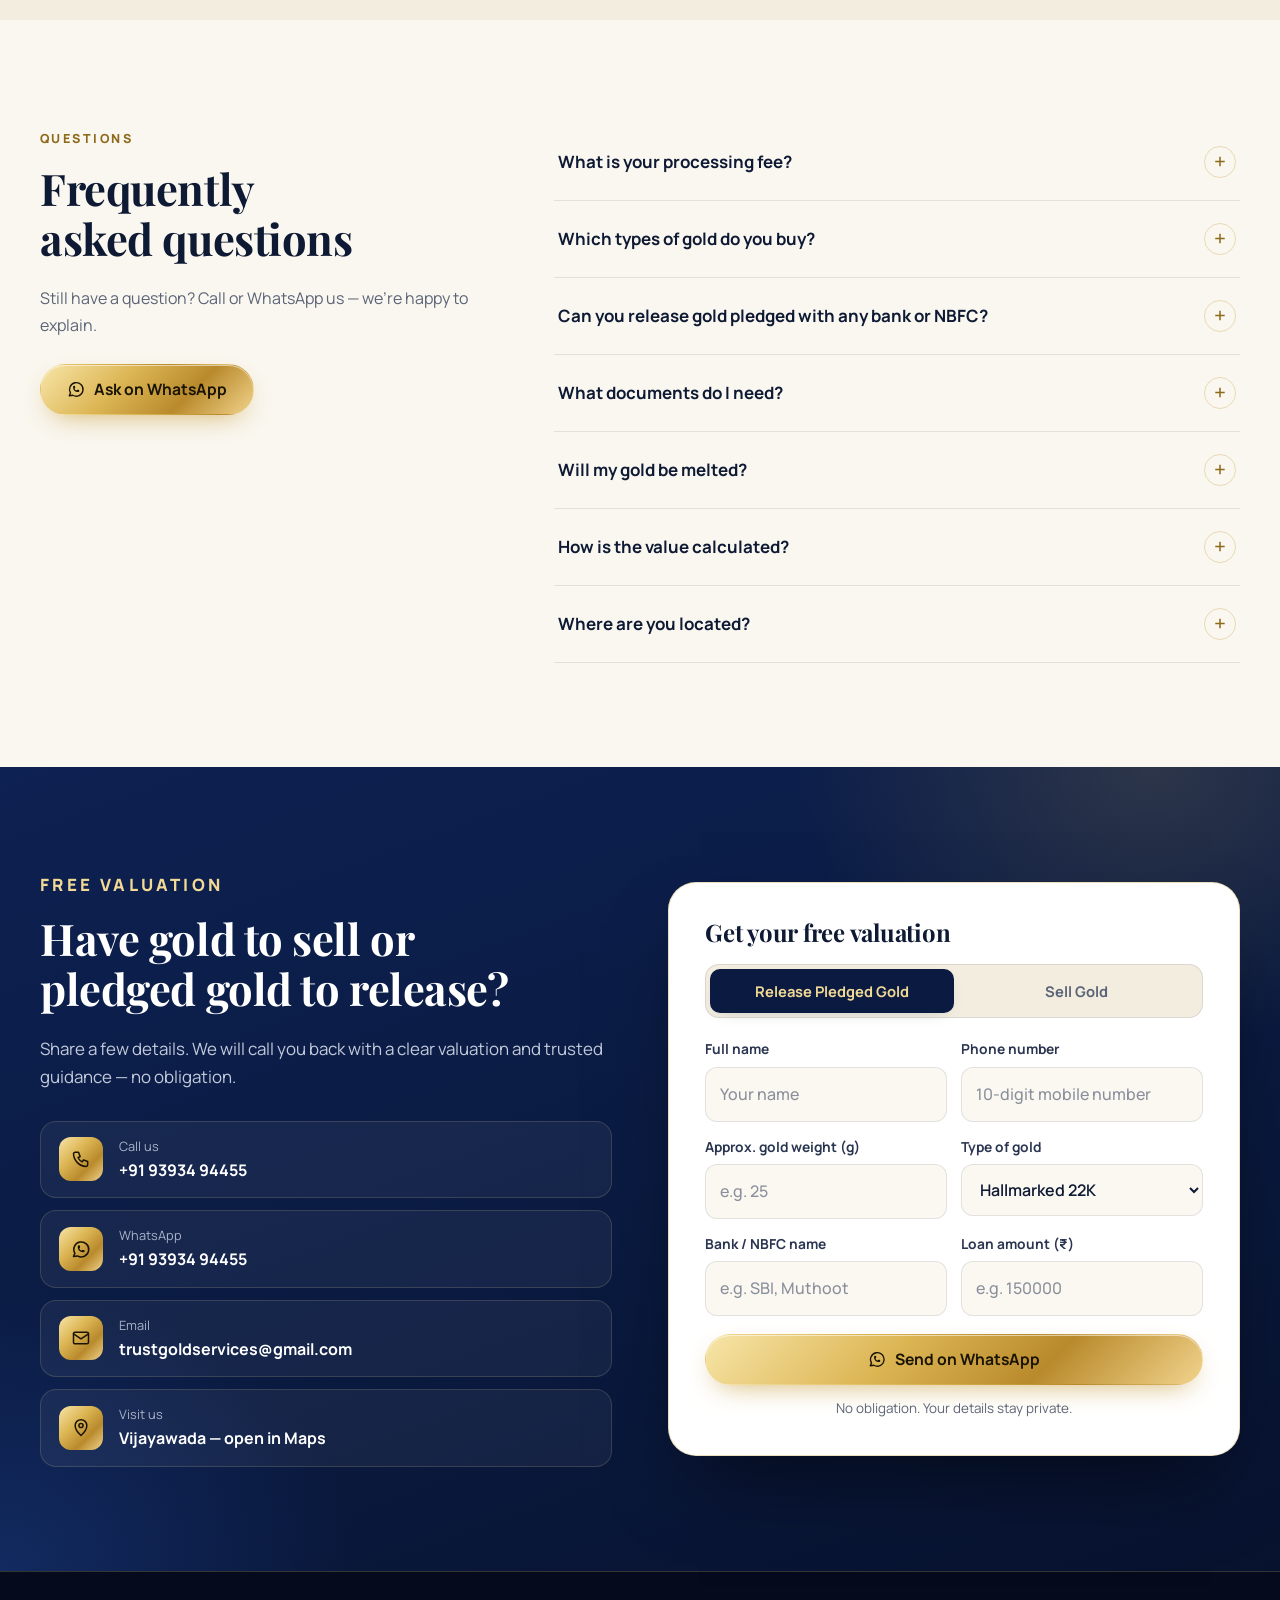
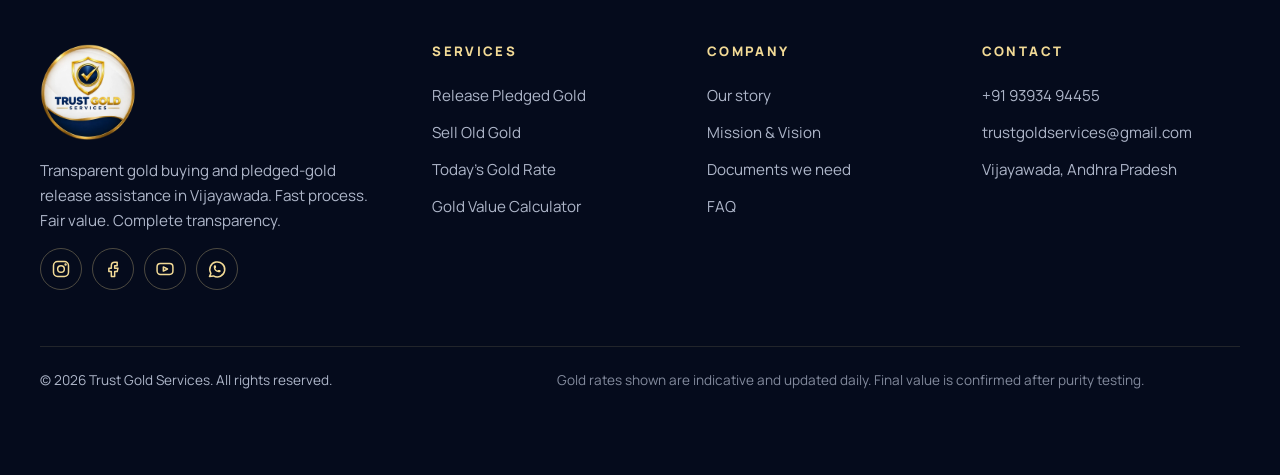
==== commit f98a6aec: "Hero slideshow: fit laptop screens, add arrow buttons and mouse drag Size the banner so it fits the " ====
--- a/trust-gold-services/index.html
+++ b/trust-gold-services/index.html
@@ -157,6 +157,8 @@
               <img class="slide" src="assets/hero-4.webp" width="1280" height="720" alt="Your debts are solved, you are now loan-free" />
               <span class="slider__bar" aria-hidden="true"></span>
             </div>
+            <button type="button" class="slider__nav slider__nav--prev" aria-label="Previous slide"><svg class="ic"><use href="#i-arrow" /></svg></button>
+            <button type="button" class="slider__nav slider__nav--next" aria-label="Next slide"><svg class="ic"><use href="#i-arrow" /></svg></button>
             <div class="slider__dots" role="group" aria-label="Choose slide">
               <button type="button" class="is-active" aria-label="Slide 1"></button>
               <button type="button" aria-label="Slide 2"></button>
--- a/trust-gold-services/styles.css
+++ b/trust-gold-services/styles.css
@@ -265,15 +265,29 @@
 .hero__chips li { display: inline-flex; align-items: center; gap: 8px; padding: 8px 14px; border-radius: 999px; font-size: .88rem; font-weight: 600; background: rgba(255, 255, 255, .06); border: 1px solid rgba(242, 218, 150, .22); color: #f1e6c6; }
 .hero__chips .ic { color: var(--gold-lt); width: 1.1em; height: 1.1em; }
 
-.hero__media { position: relative; justify-self: center; width: 100%; margin: 0; }
+/* On laptops the banner is sized so it fits the screen height */
+.hero__media { position: relative; justify-self: center; width: min(100%, calc((100vh - 230px) * 16 / 9)); min-width: min(100%, 560px); margin: 0; }
 .slider { position: relative; padding: 5px; border-radius: 26px; background: var(--gold-grad); box-shadow: 0 40px 80px -30px rgba(0, 0, 0, .7), 0 0 0 10px rgba(242, 218, 150, .06); }
 .slider__glow { position: absolute; inset: -40px; z-index: -1; background: radial-gradient(circle, rgba(220, 181, 83, .3), transparent 65%); filter: blur(10px); }
-.slider__track { position: relative; overflow: hidden; aspect-ratio: 16 / 9; border-radius: 21px; background: var(--navy-2); }
+.slider__track { position: relative; overflow: hidden; touch-action: pan-y; cursor: grab; user-select: none; aspect-ratio: 16 / 9; border-radius: 21px; background: var(--navy-2); }
 .slide { position: absolute; inset: 0; width: 100%; height: 100%; object-fit: cover; opacity: 0; transform: scale(1.06); transition: opacity 1s ease, transform 6s ease-out; }
 .slide.is-active { opacity: 1; transform: scale(1); }
 .slider__bar { position: absolute; left: 0; bottom: 0; height: 3px; width: 100%; background: var(--gold-grad); transform-origin: left; transform: scaleX(0); z-index: 2; }
 .slider__bar.is-running { animation: slidebar var(--slide-ms, 5000ms) linear forwards; }
 @keyframes slidebar { to { transform: scaleX(1); } }
+.slider__nav {
+  position: absolute; top: 50%; z-index: 3; width: 48px; height: 48px; margin-top: -24px; border-radius: 50%;
+  display: grid; place-items: center; cursor: pointer; color: #1a1405; background: var(--gold-grad);
+  border: 2px solid rgba(255, 255, 255, .55); box-shadow: 0 10px 24px -8px rgba(0, 0, 0, .6);
+  opacity: .9; transition: opacity .25s, transform .25s var(--ease);
+}
+.slider__nav:hover { opacity: 1; transform: scale(1.08); }
+.slider__nav .ic { width: 22px; height: 22px; stroke-width: 2.2; }
+.slider__nav--prev { left: 18px; }
+.slider__nav--prev .ic { transform: rotate(180deg); }
+.slider__nav--next { right: 18px; }
+.slider:focus-visible { outline: 2px solid var(--gold-lt); outline-offset: 6px; }
+@media (max-width: 760px) { .slider__nav { display: none; } } /* phones swipe instead */
 .slider__dots { position: absolute; left: 0; right: 0; bottom: -30px; display: flex; justify-content: center; gap: 8px; }
 .slider__dots button { width: 9px; height: 9px; padding: 0; border: 0; border-radius: 999px; background: rgba(242, 218, 150, .35); cursor: pointer; transition: width .35s var(--ease), background .35s; }
 .slider__dots button.is-active { width: 28px; background: var(--gold-grad); }
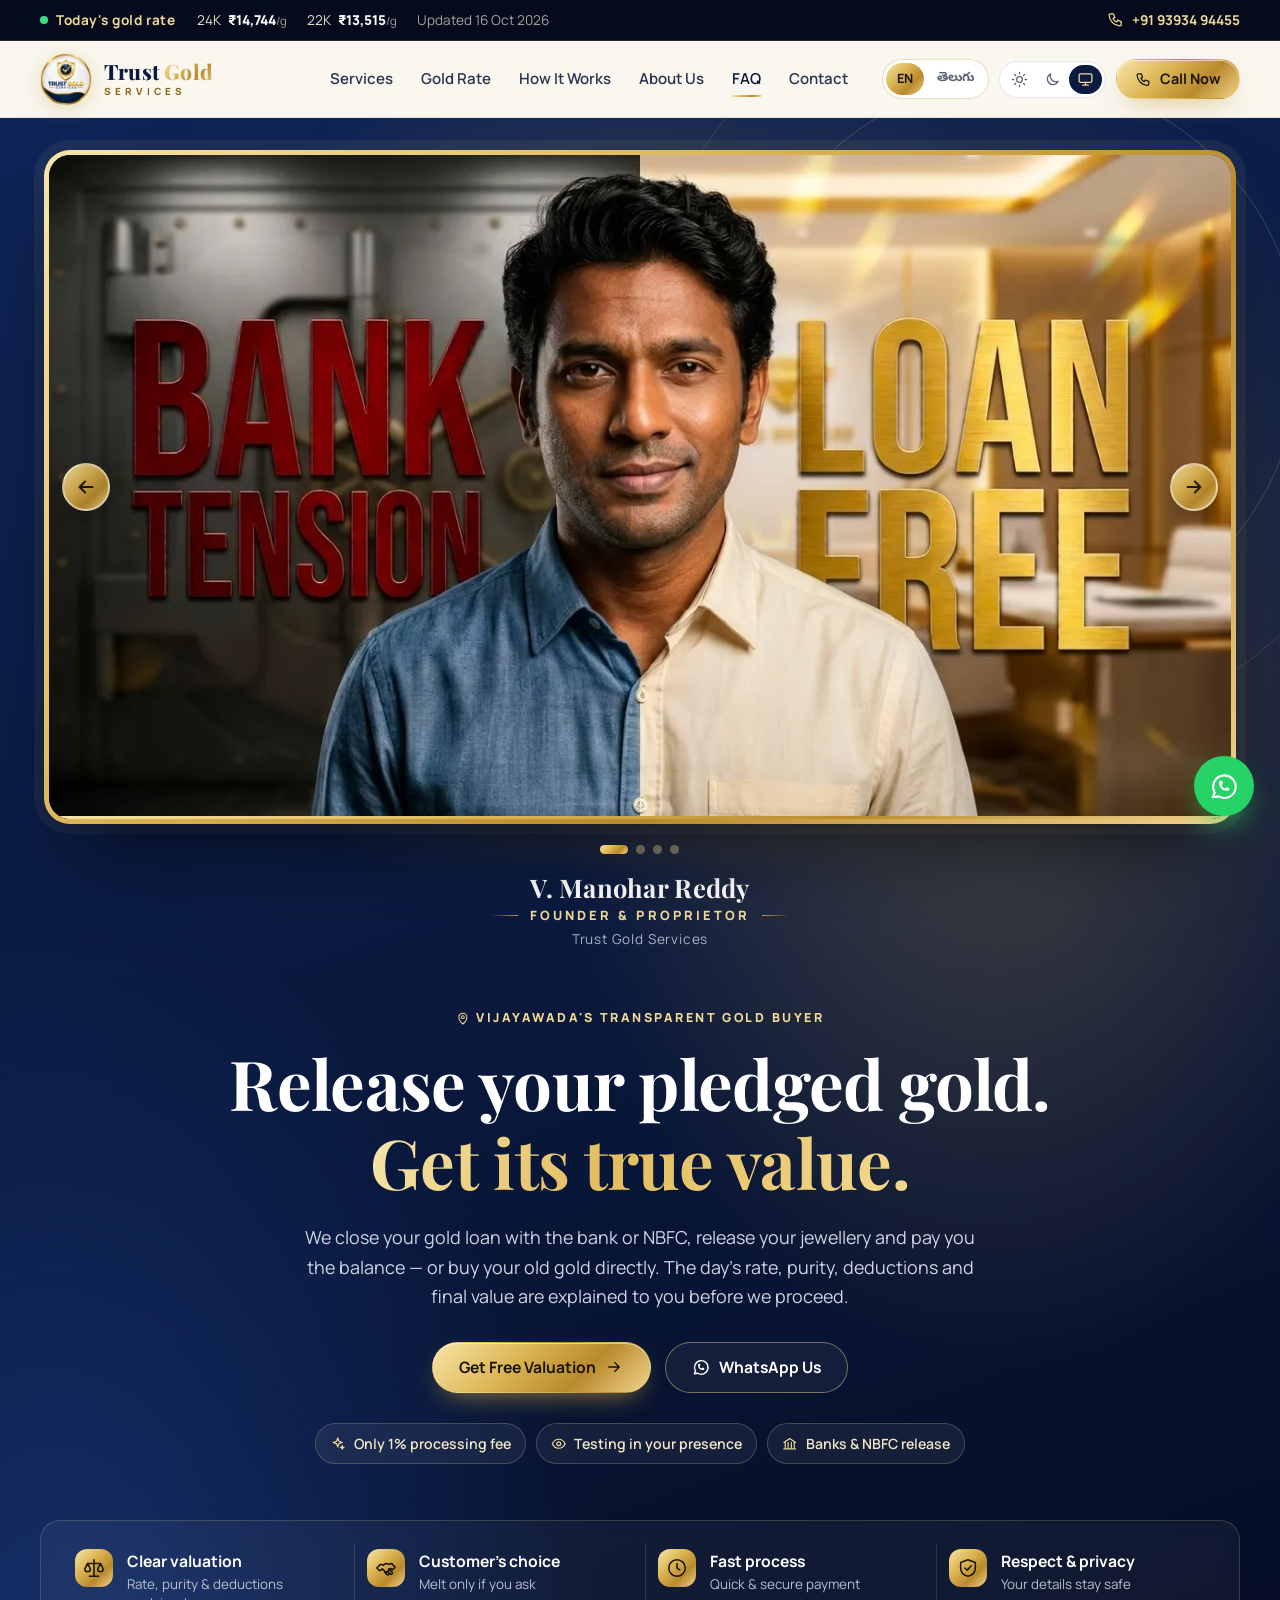
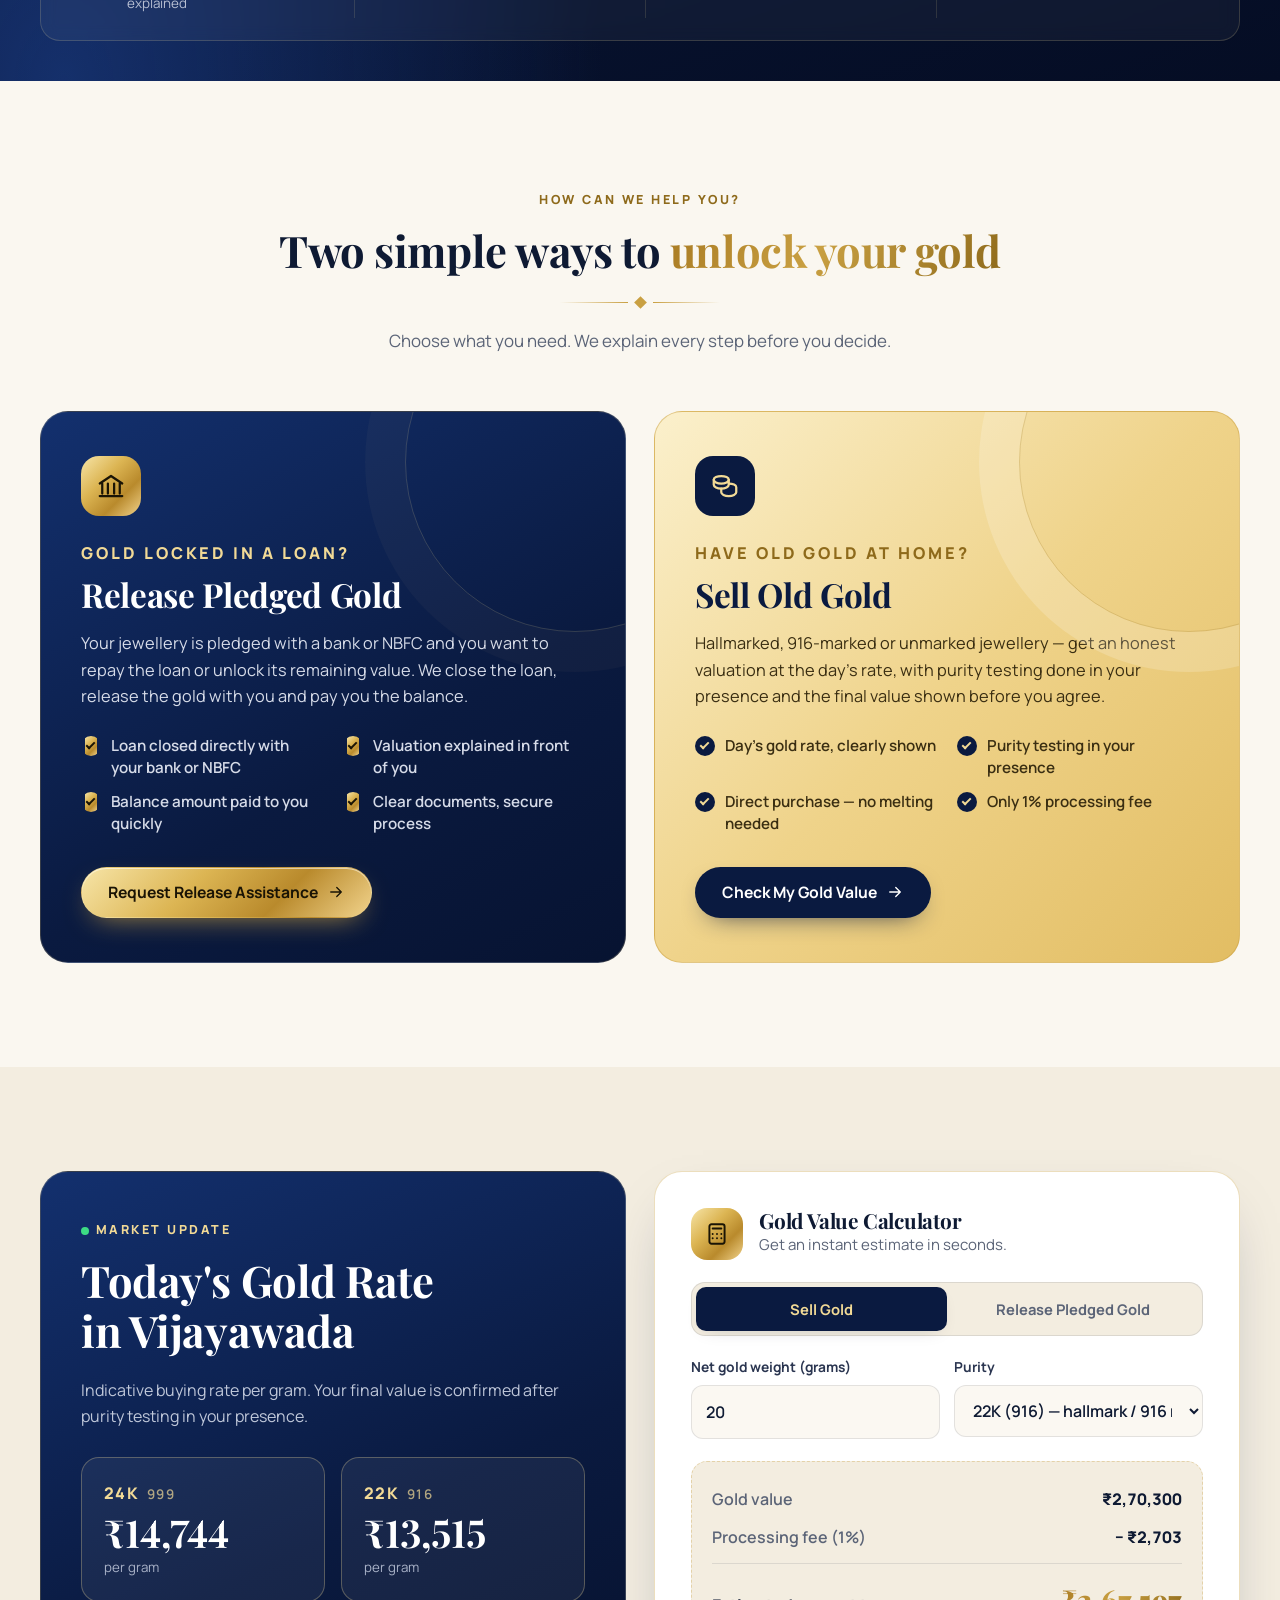
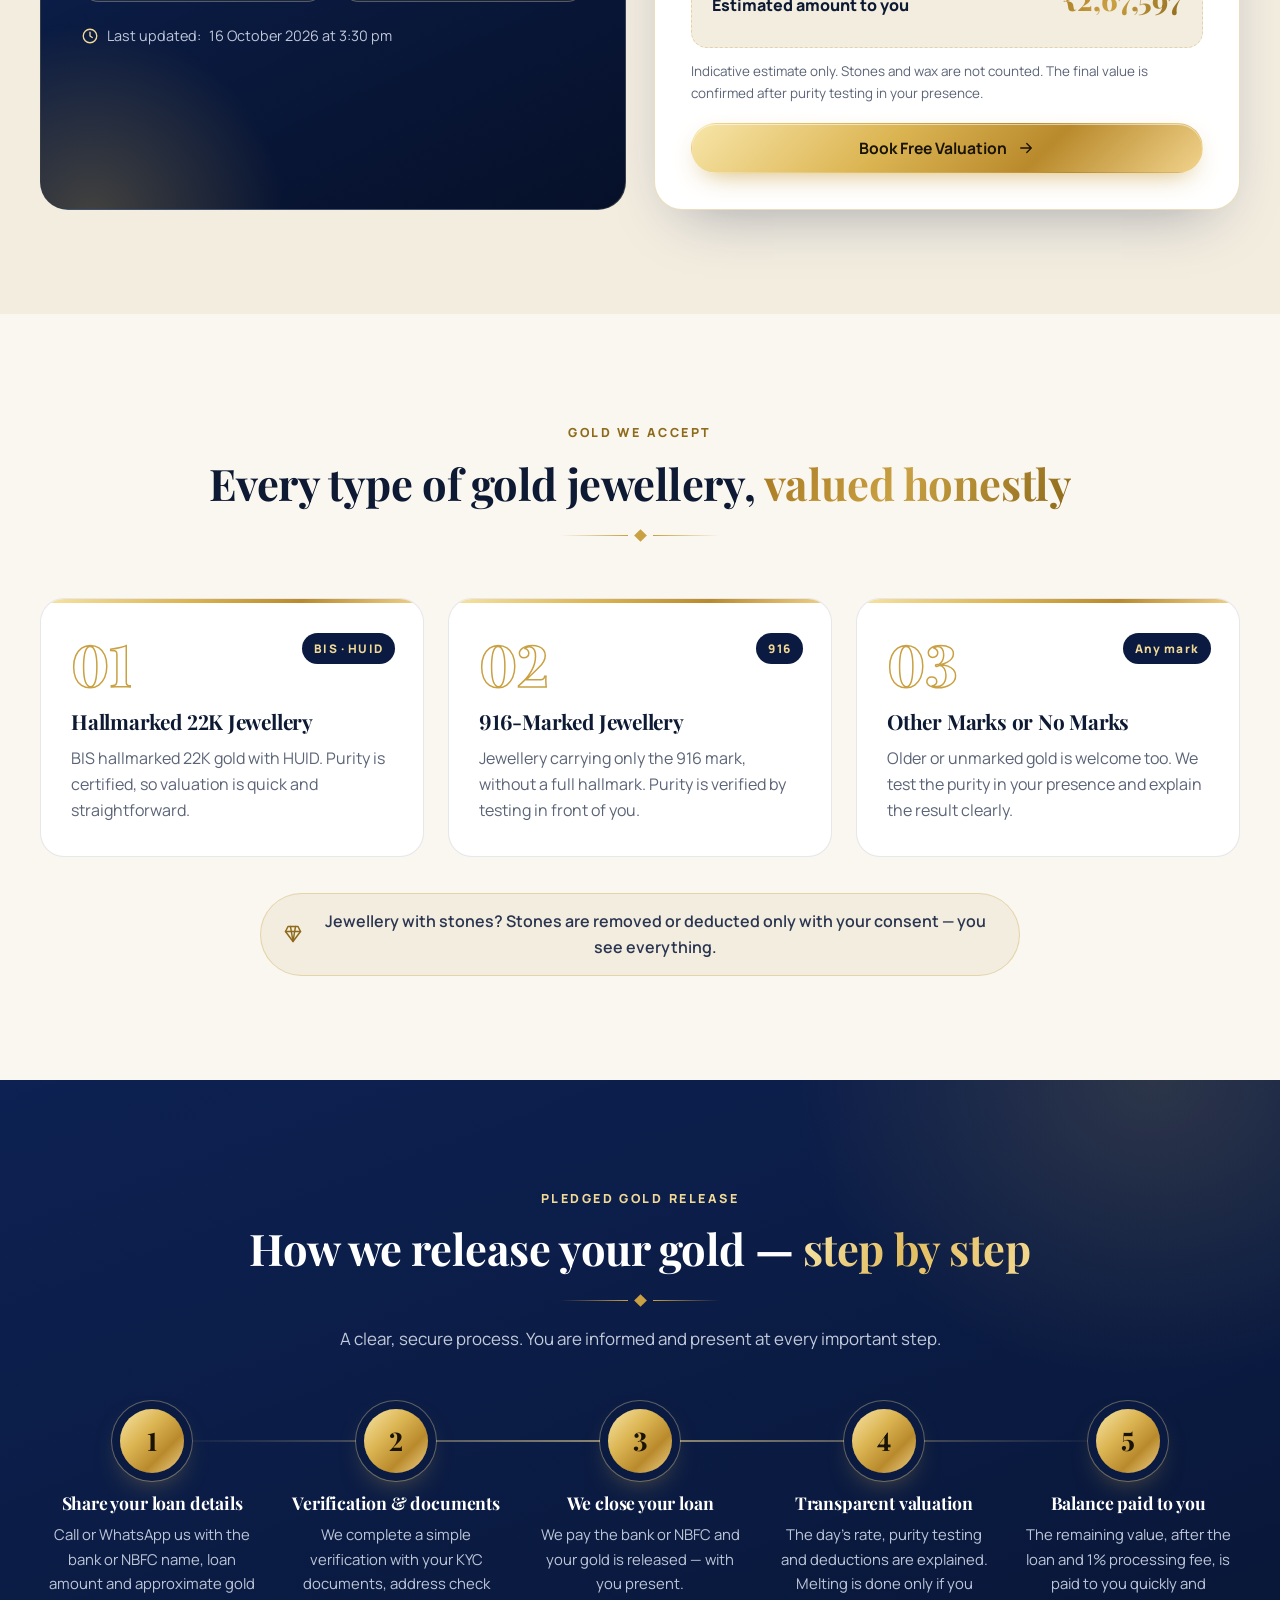
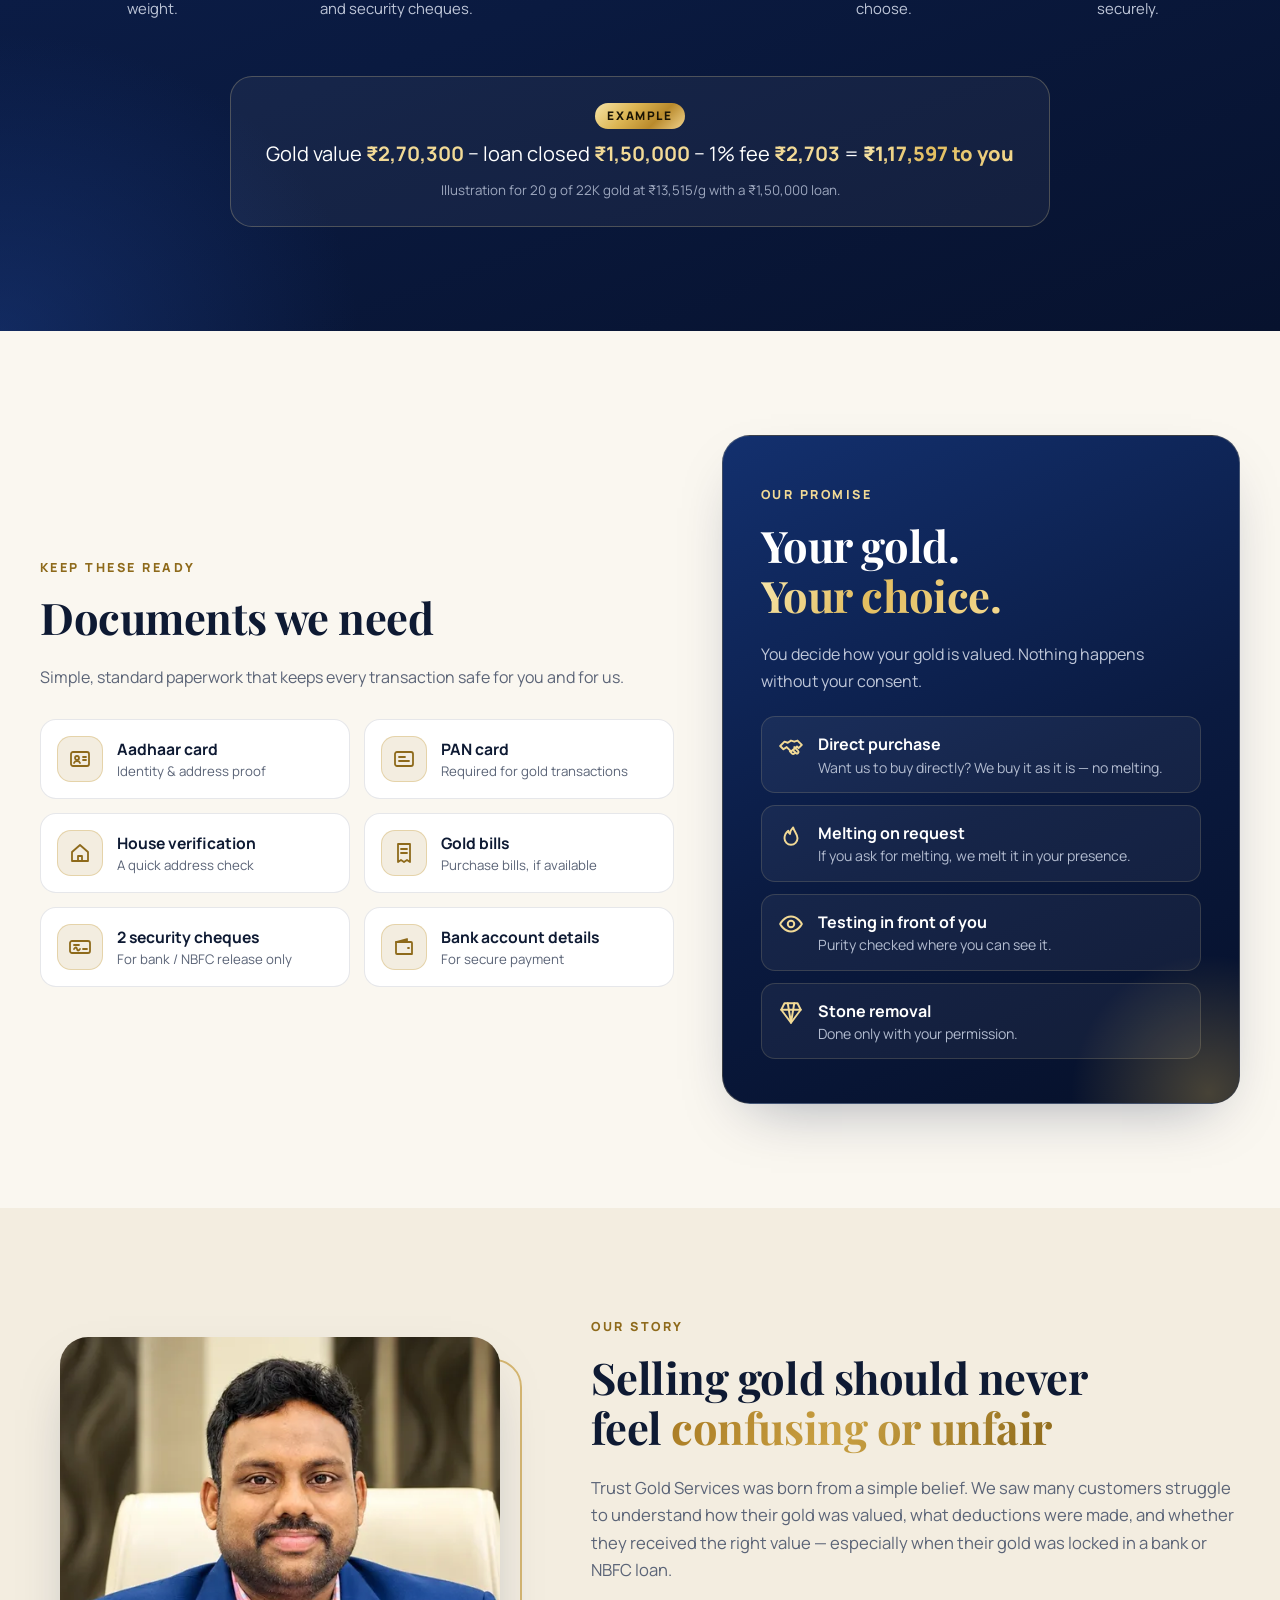
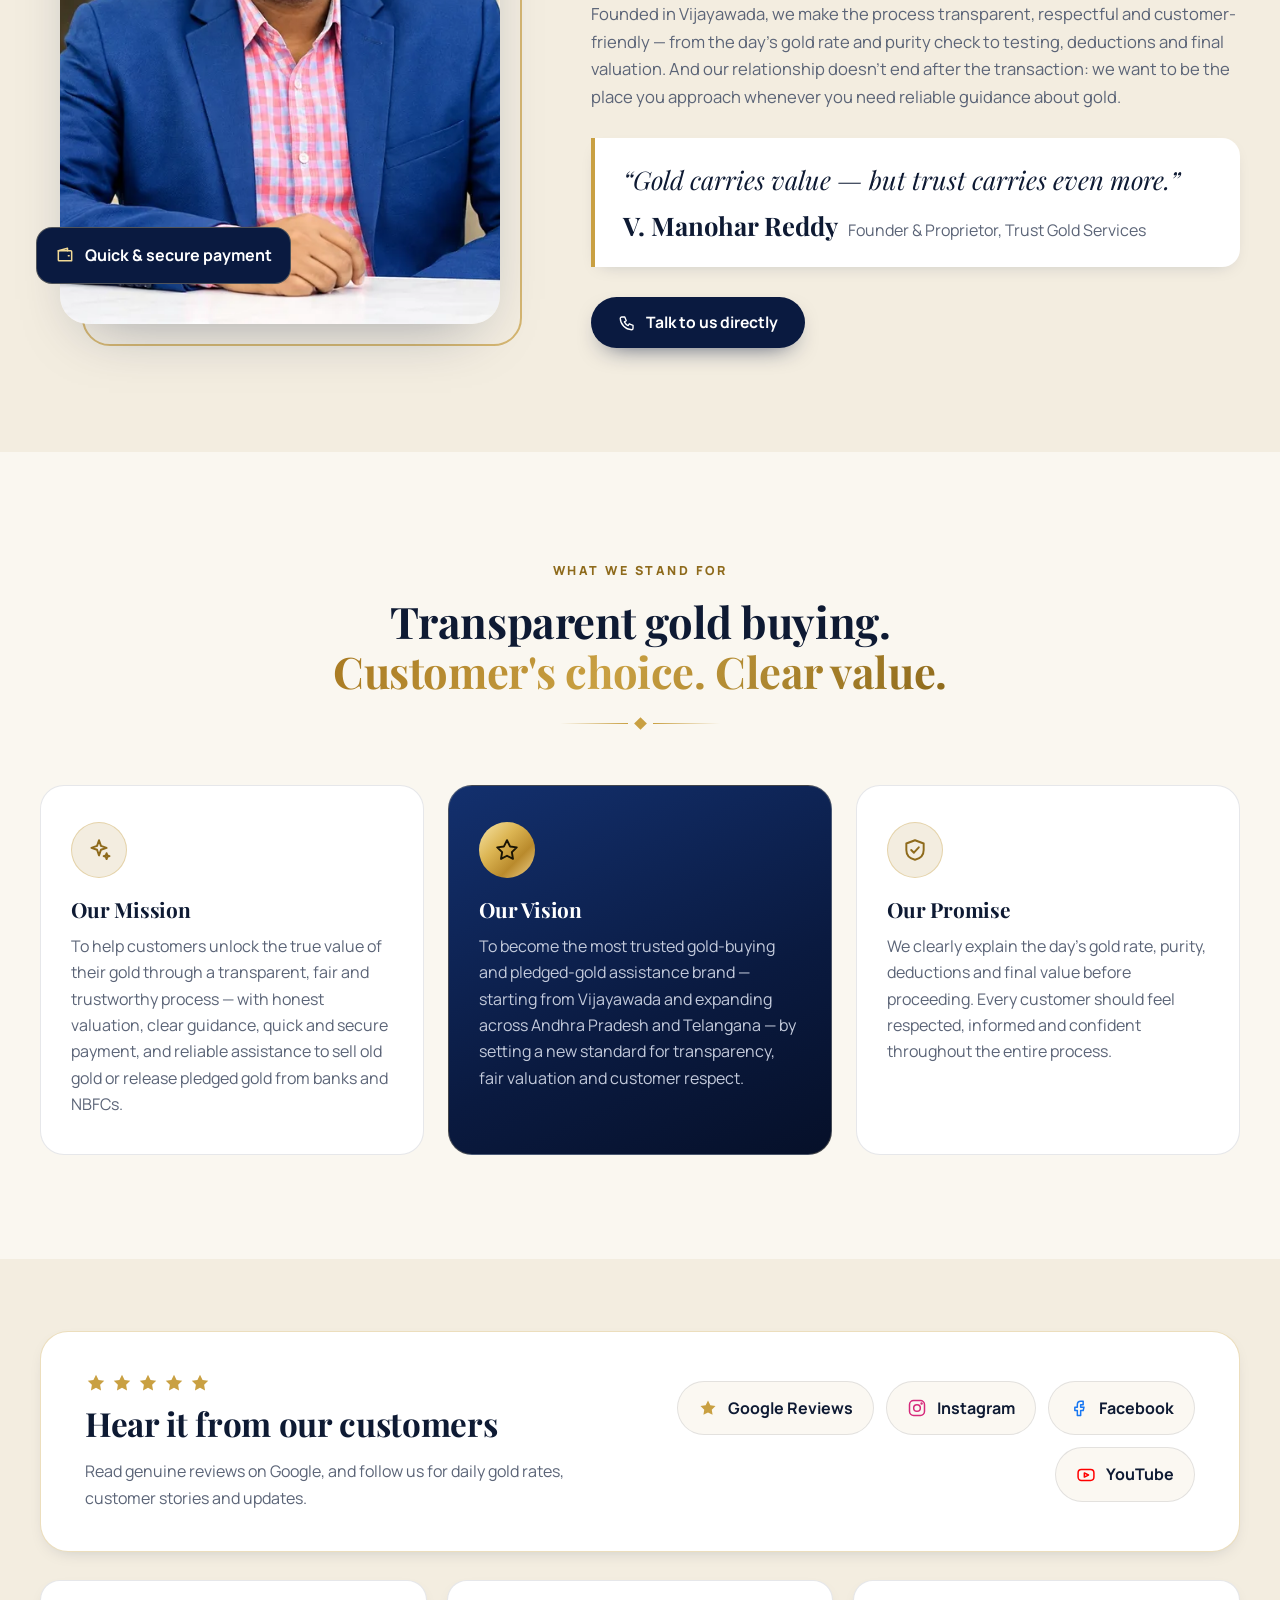
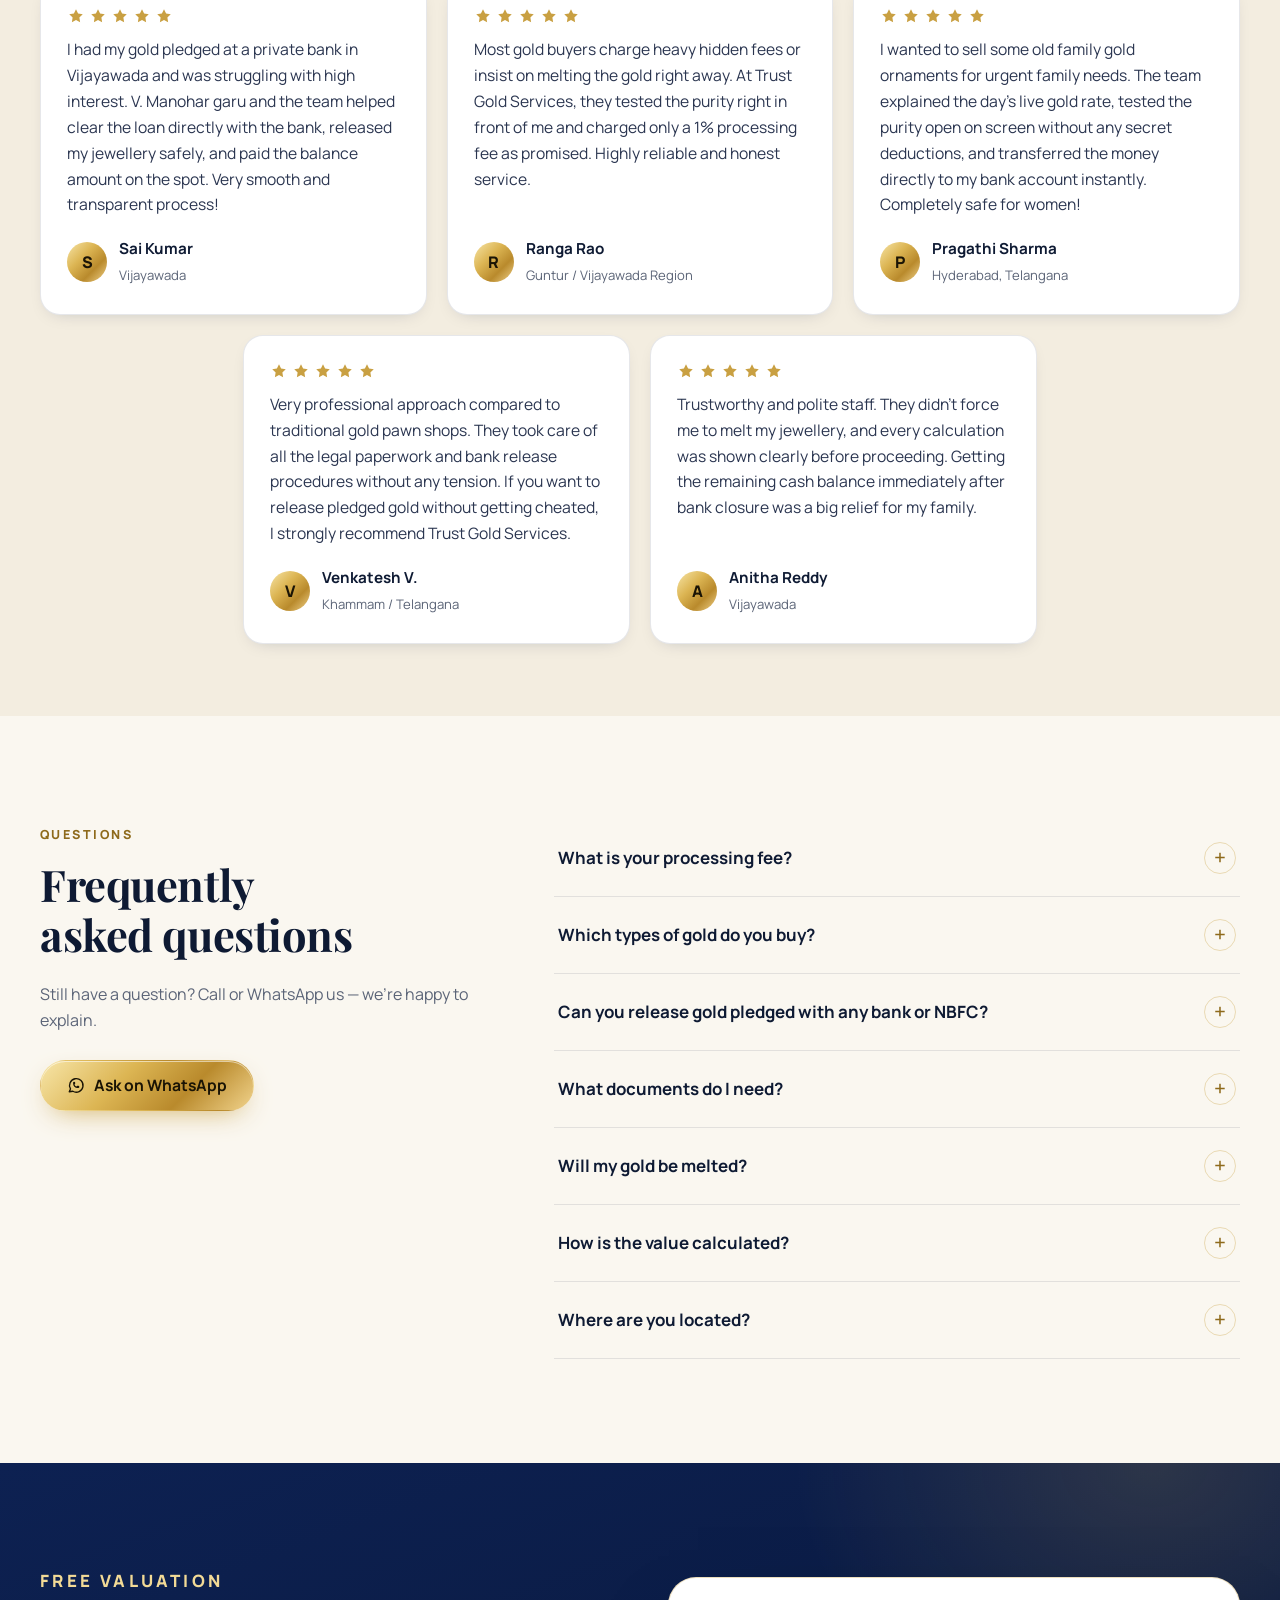
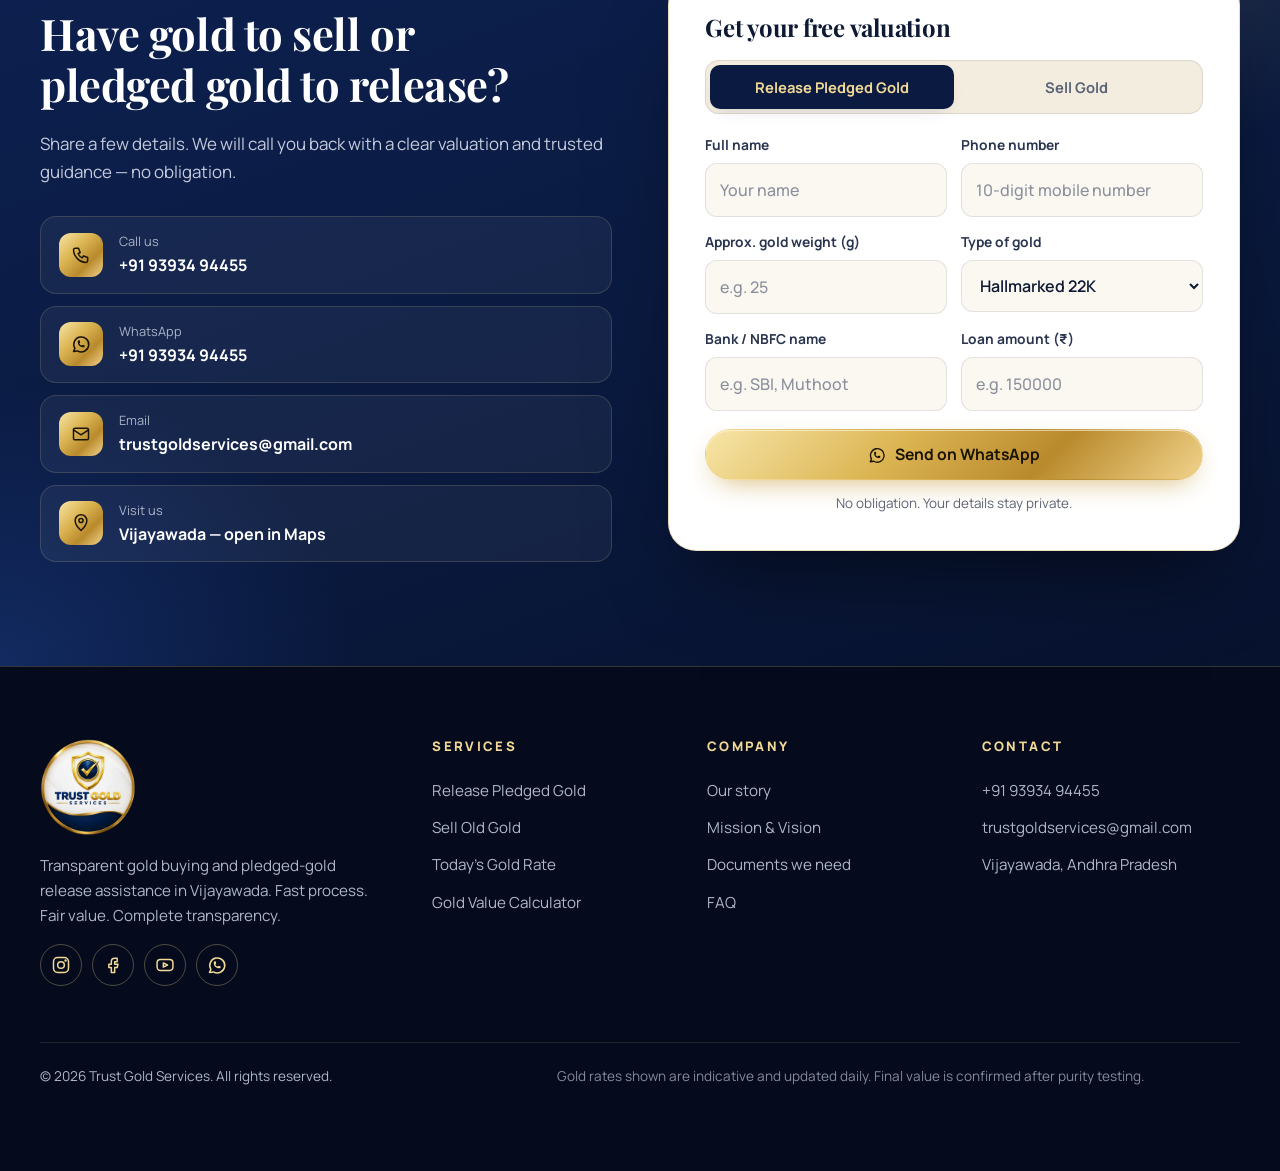
==== commit e9a8c7b9: "Our Story: founder title reads Founder & Proprietor Co-Authored-By: Claude Opus 5.5 <noreply@anthrop" ====
--- a/trust-gold-services/index.html
+++ b/trust-gold-services/index.html
@@ -408,7 +408,7 @@
           <p data-i18n="f.p2">Founded in Vijayawada, we make the process transparent, respectful and customer-friendly — from the day's gold rate and purity check to testing, deductions and final valuation. And our relationship doesn't end after the transaction: we want to be the place you approach whenever you need reliable guidance about gold.</p>
           <blockquote class="quote">
             <p data-i18n="f.quote">“Gold carries value — but trust carries even more.”</p>
-            <footer><b>V. Manohar Reddy</b><span data-i18n="f.sign">Founder, Trust Gold Services</span></footer>
+            <footer><b>V. Manohar Reddy</b><span data-i18n="f.sign">Founder &amp; Proprietor, Trust Gold Services</span></footer>
           </blockquote>
           <a class="btn btn--navy" data-link="phone" href="tel:+919393494455"><svg class="ic"><use href="#i-phone" /></svg><span data-i18n="f.cta">Talk to us directly</span></a>
         </div>
--- a/trust-gold-services/styles.css
+++ b/trust-gold-services/styles.css
@@ -515,8 +515,8 @@
 .quote p { font-family: var(--font-display); font-size: clamp(1.25rem, 2.2vw, 1.6rem); font-style: italic; color: var(--ink); margin-bottom: 12px; line-height: 1.4; }
 html[lang="te"] .quote p { font-style: normal; }
 .quote footer { display: flex; flex-wrap: wrap; gap: 4px 10px; align-items: baseline; }
-.quote footer b { font-family: "Playfair Display", serif; font-size: 1.1rem; }
-.quote footer span { color: var(--muted); font-size: .9rem; }
+.quote footer b { font-family: "Playfair Display", serif; font-size: 1.6rem; font-weight: 700; color: var(--ink); line-height: 1.2; }
+.quote footer span { color: var(--muted); font-size: 1rem; }
 @media (max-width: 960px) { .founder { grid-template-columns: 1fr; gap: 56px; } }
 @media (max-width: 520px) { .founder__frame::before { inset: 14px -10px -14px 14px; } .founder__badge { left: -6px; } }
 
@@ -549,7 +549,8 @@
 .soc--fb .ic { color: #1877f2; }
 .soc--yt .ic { color: #ff0000; }
 .soc[hidden] { display: none; }
-.reviews { display: grid; grid-template-columns: repeat(3, 1fr); gap: 20px; margin-top: 28px; }
+.reviews { display: flex; flex-wrap: wrap; justify-content: center; gap: 20px; margin-top: 28px; }
+.reviews > .review { flex: 0 1 calc((100% - 40px) / 3); }
 .reviews[hidden] { display: none; }
 .review { display: flex; flex-direction: column; gap: 12px; padding: 26px; border-radius: 20px; background: var(--surface); border: 1px solid var(--line); box-shadow: var(--shadow-sm); }
 .review .stars { margin: 0; }
@@ -560,7 +561,7 @@
 .review__avatar { width: 40px; height: 40px; border-radius: 50%; display: grid; place-items: center; font-weight: 800; color: #1a1405; background: var(--gold-grad); flex: none; }
 .review footer b { display: block; font-size: .95rem; }
 .review footer small { color: var(--muted); font-size: .82rem; }
-@media (max-width: 900px) { .reviews { grid-template-columns: 1fr; } }
+@media (max-width: 900px) { .reviews > .review { flex-basis: 100%; } }
 @media (max-width: 900px) { .social { flex-direction: column; align-items: flex-start; padding: 32px 24px; } .social__links { justify-content: flex-start; } }
 
 /* ---------- FAQ ---------- */
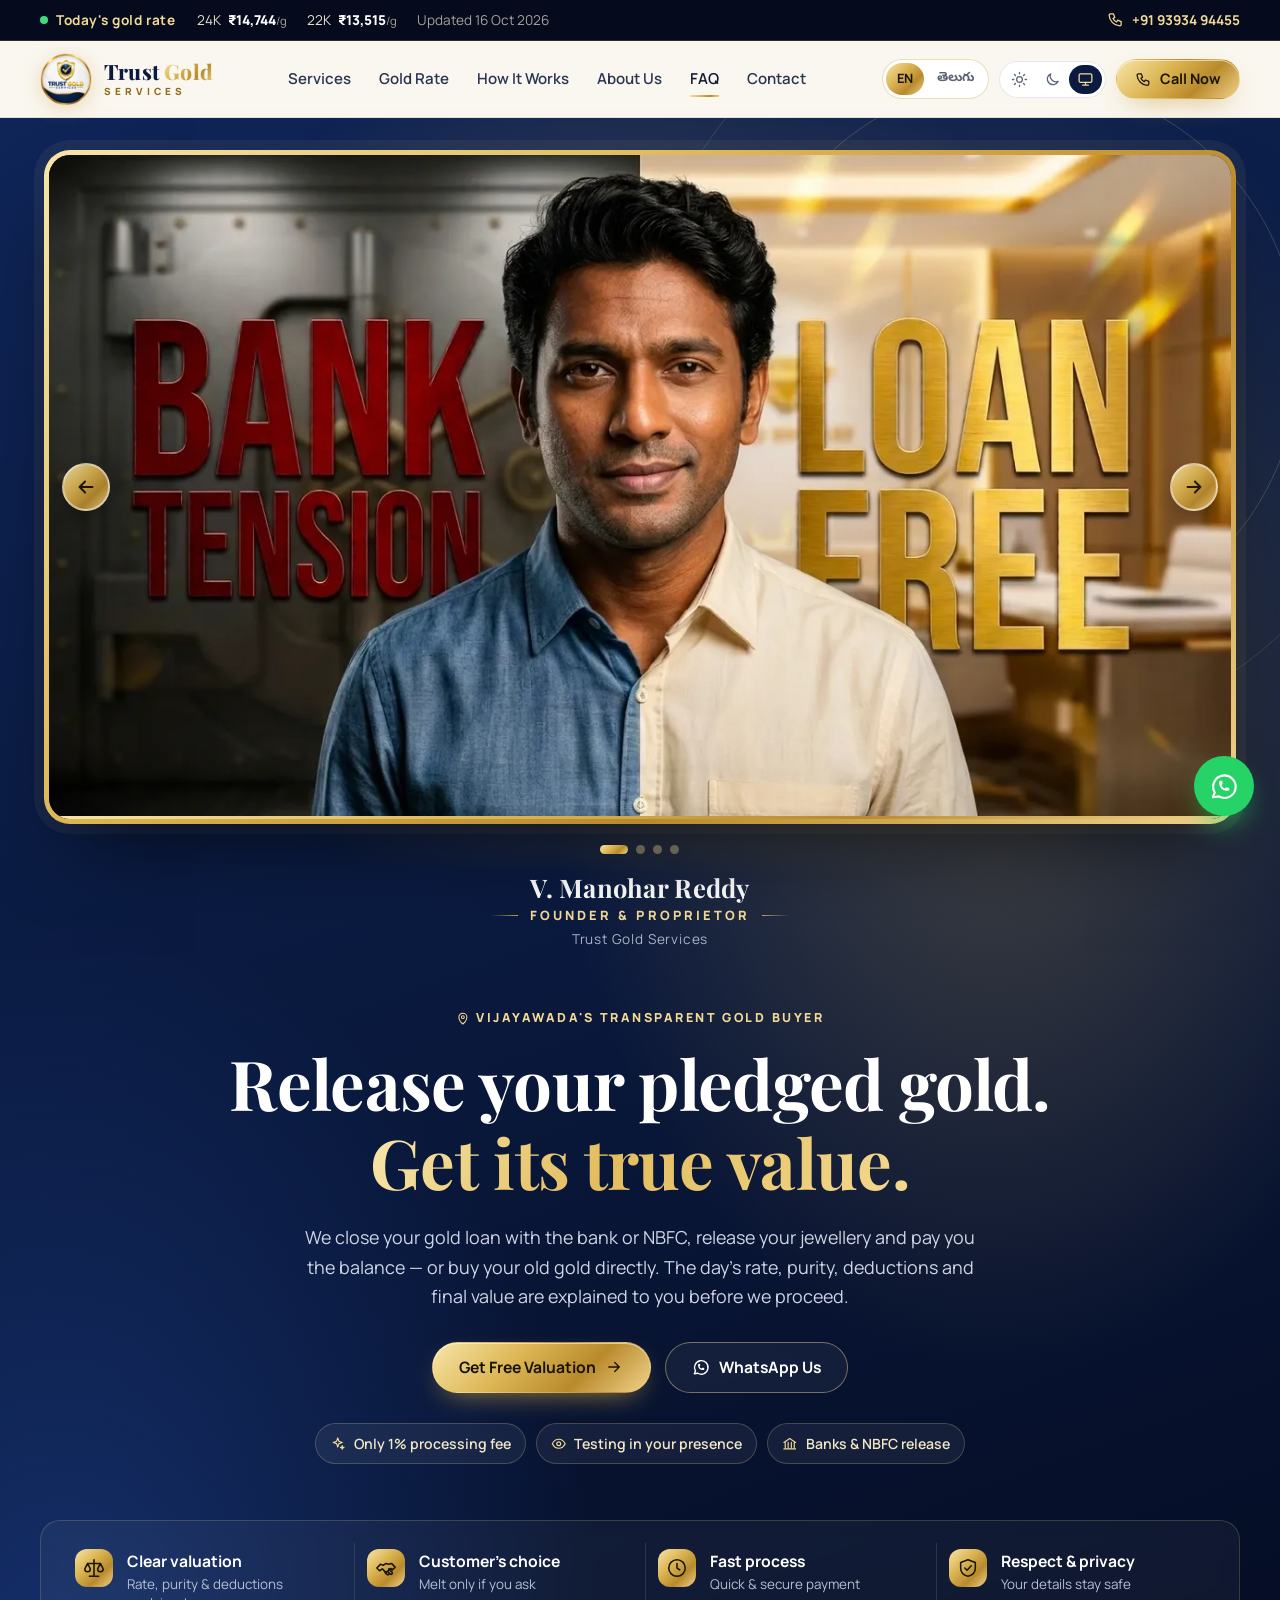
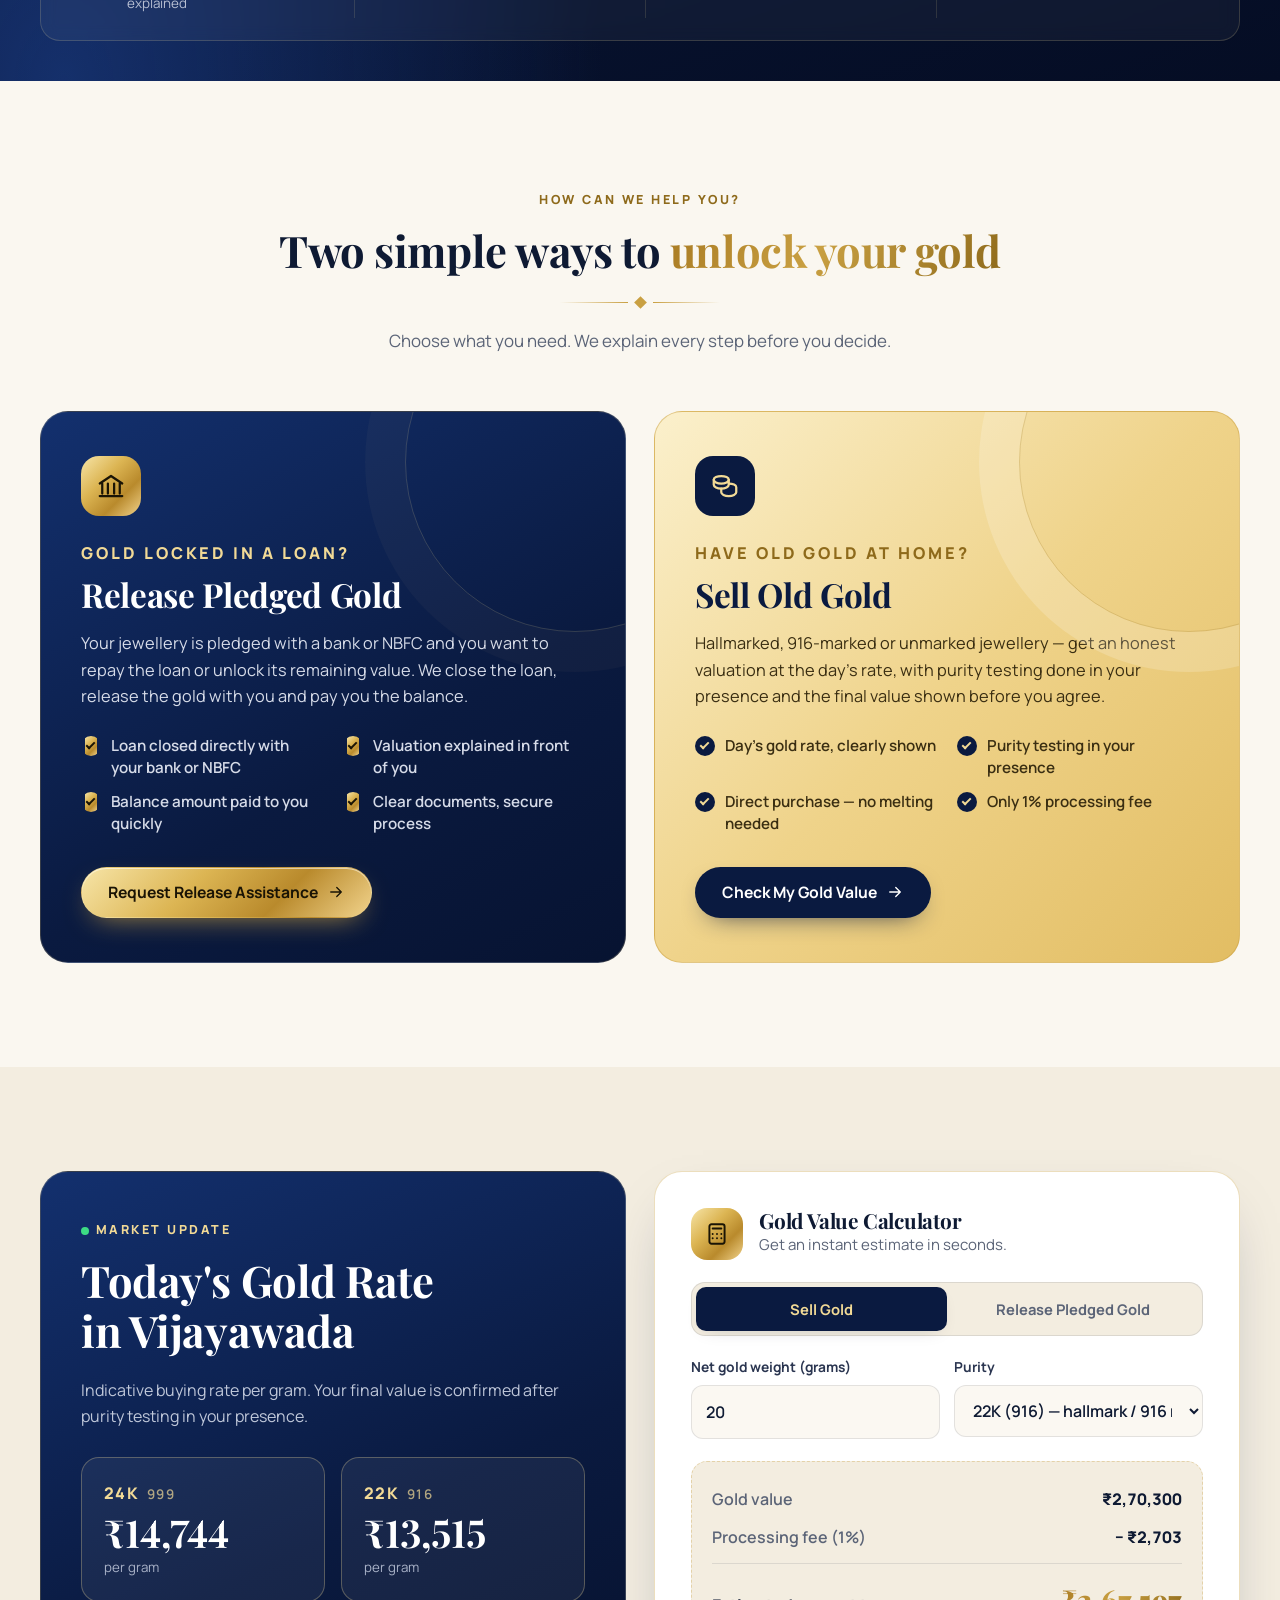
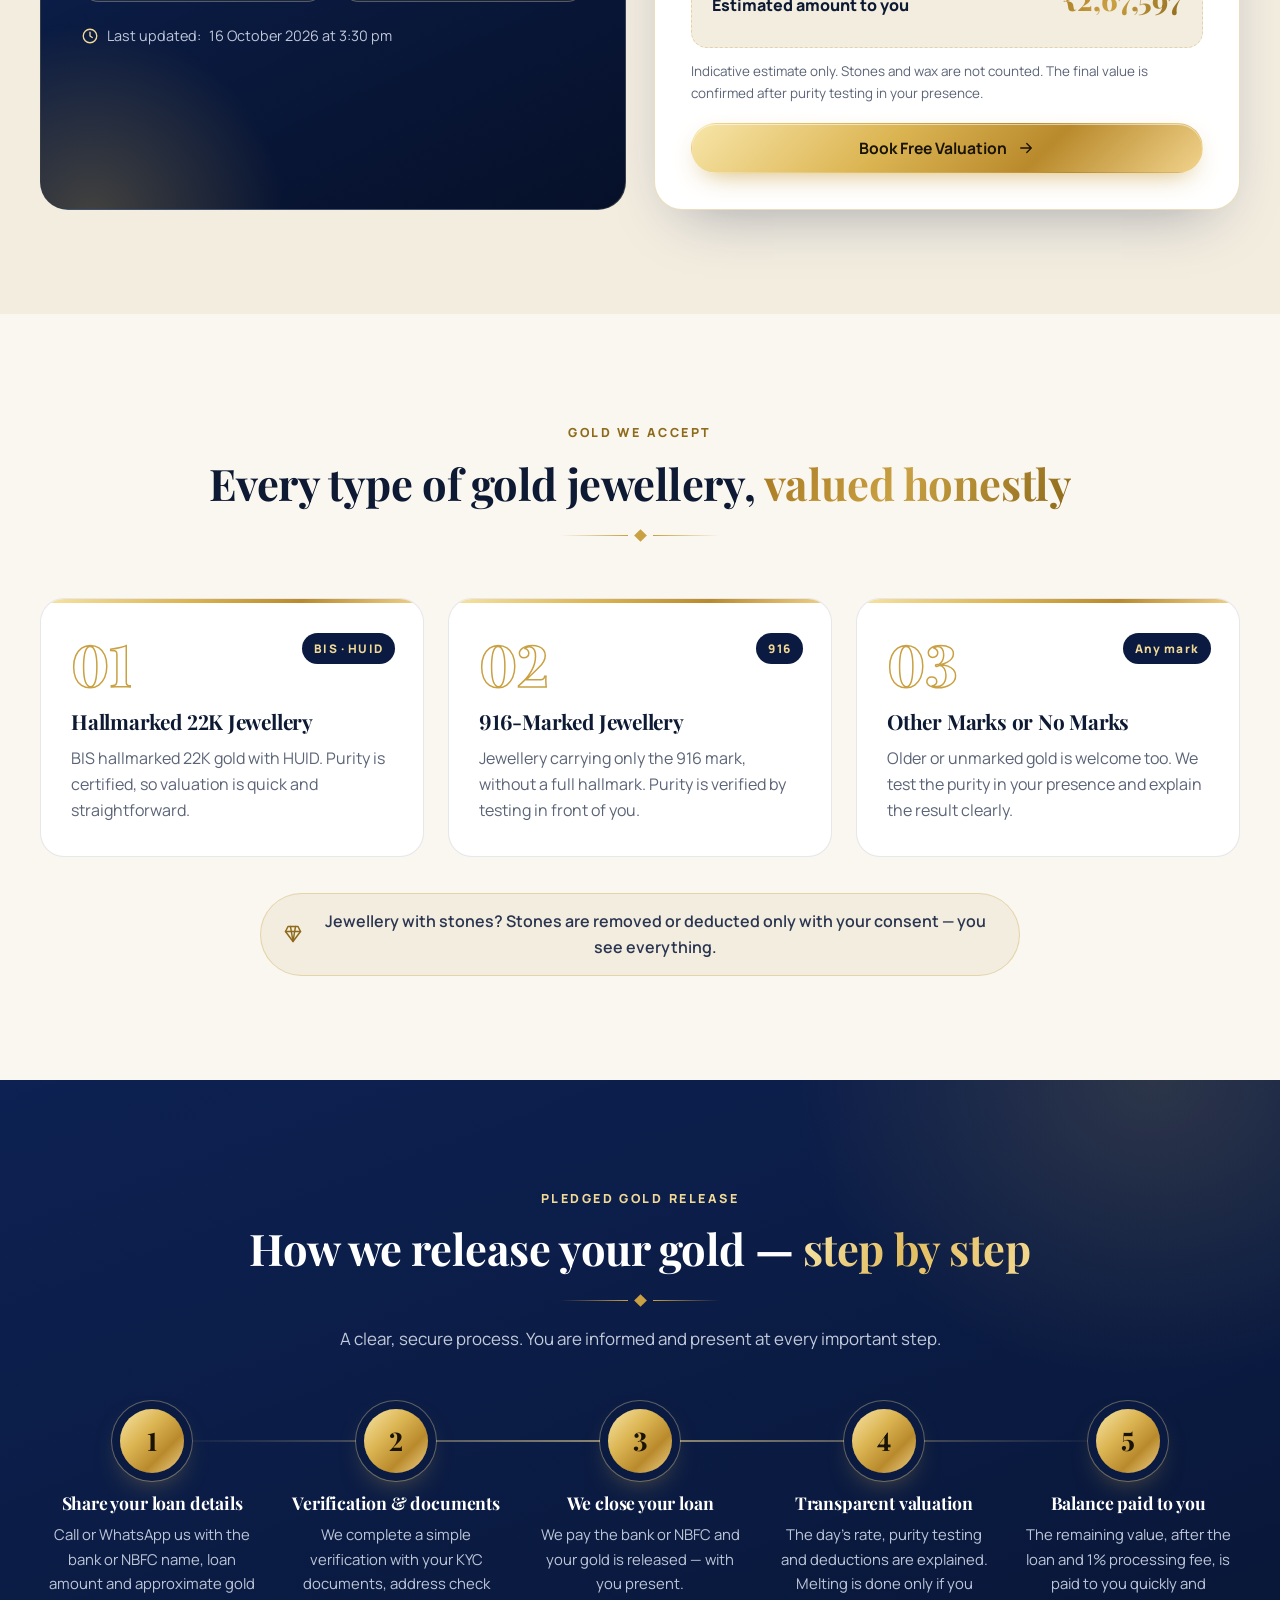
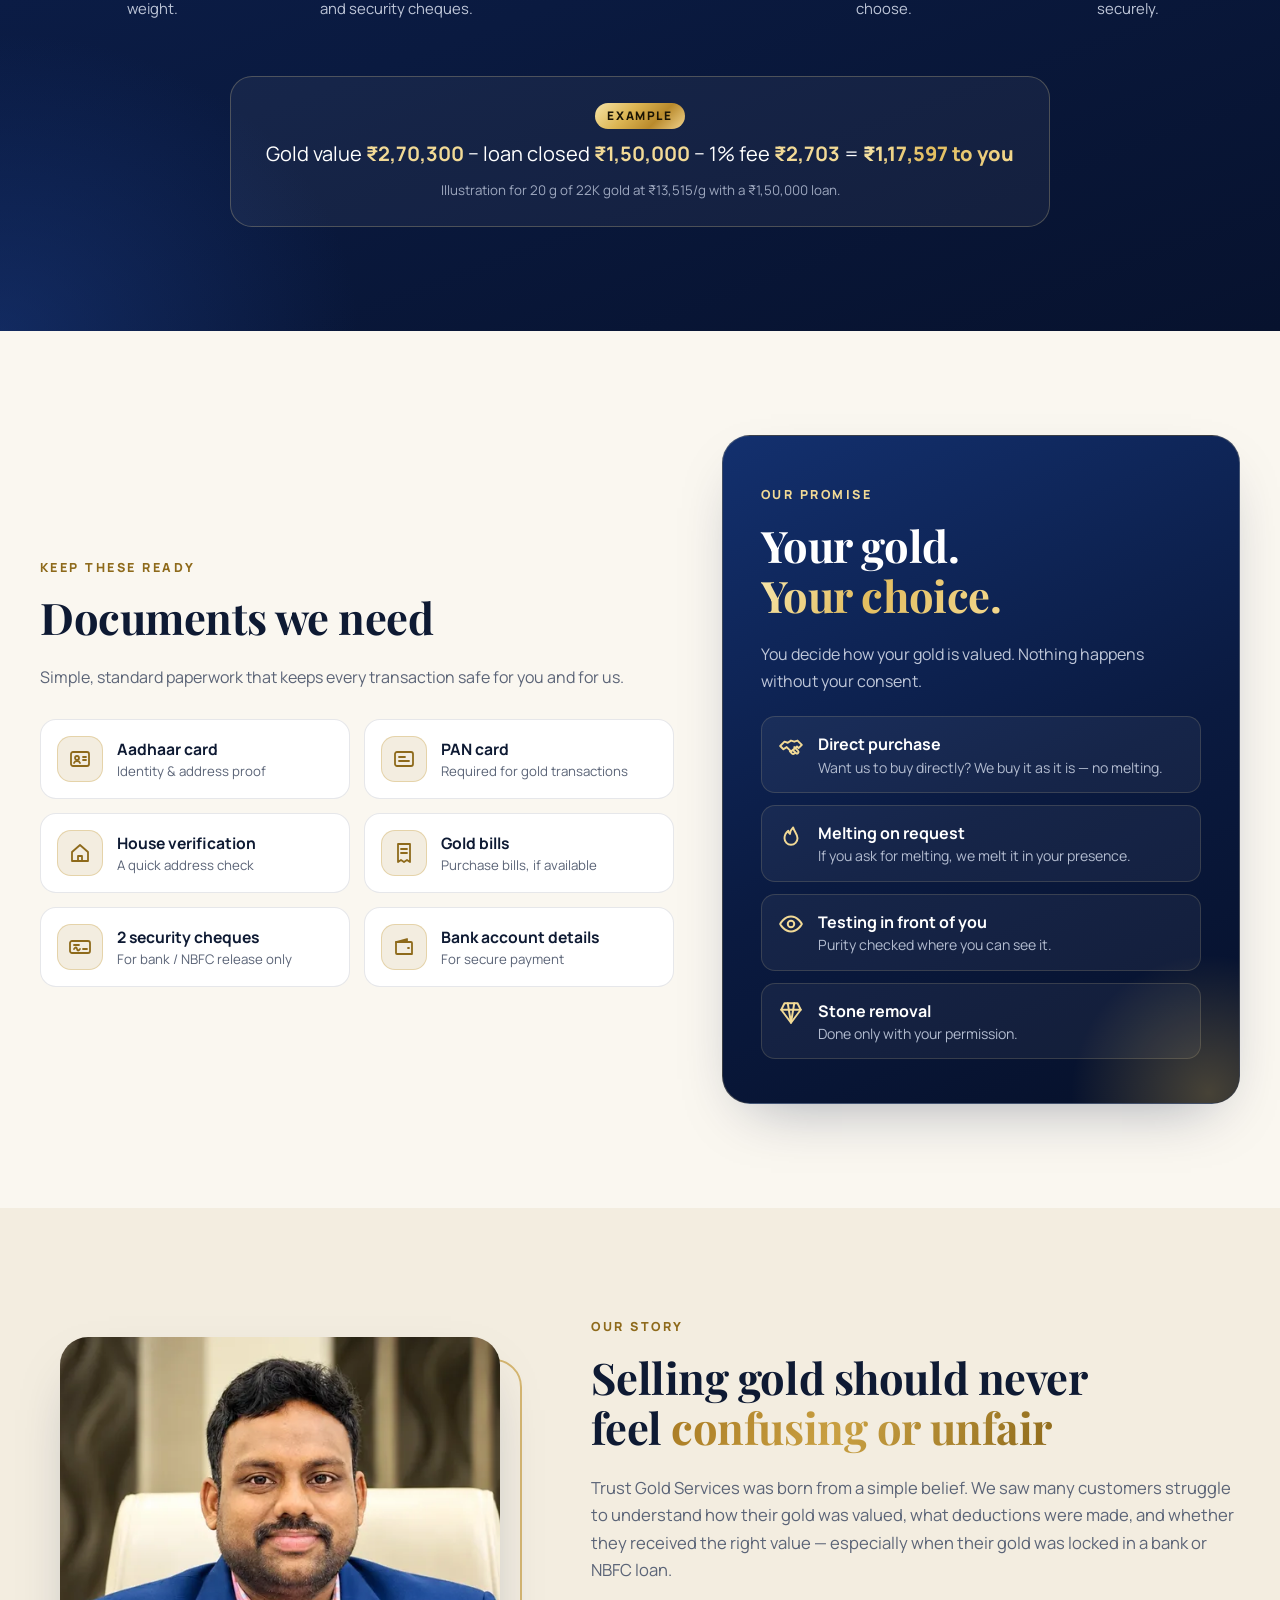
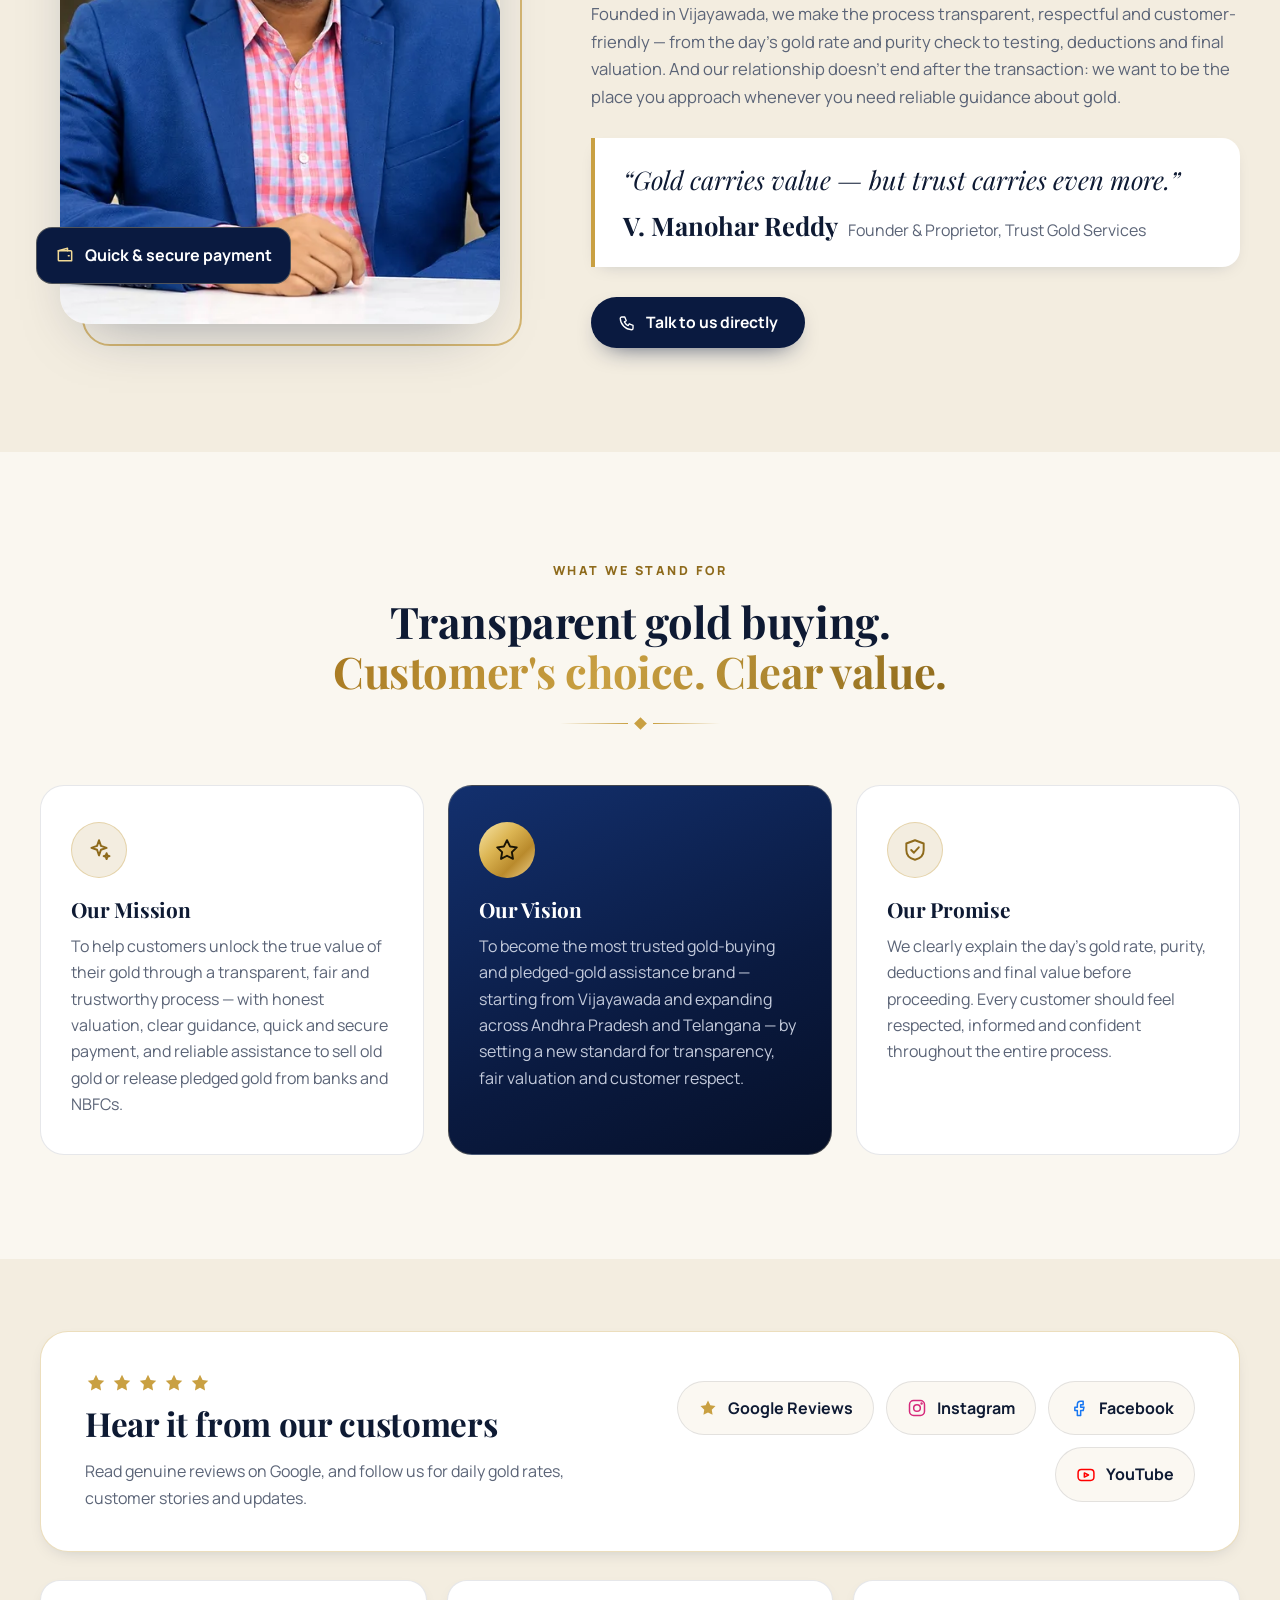
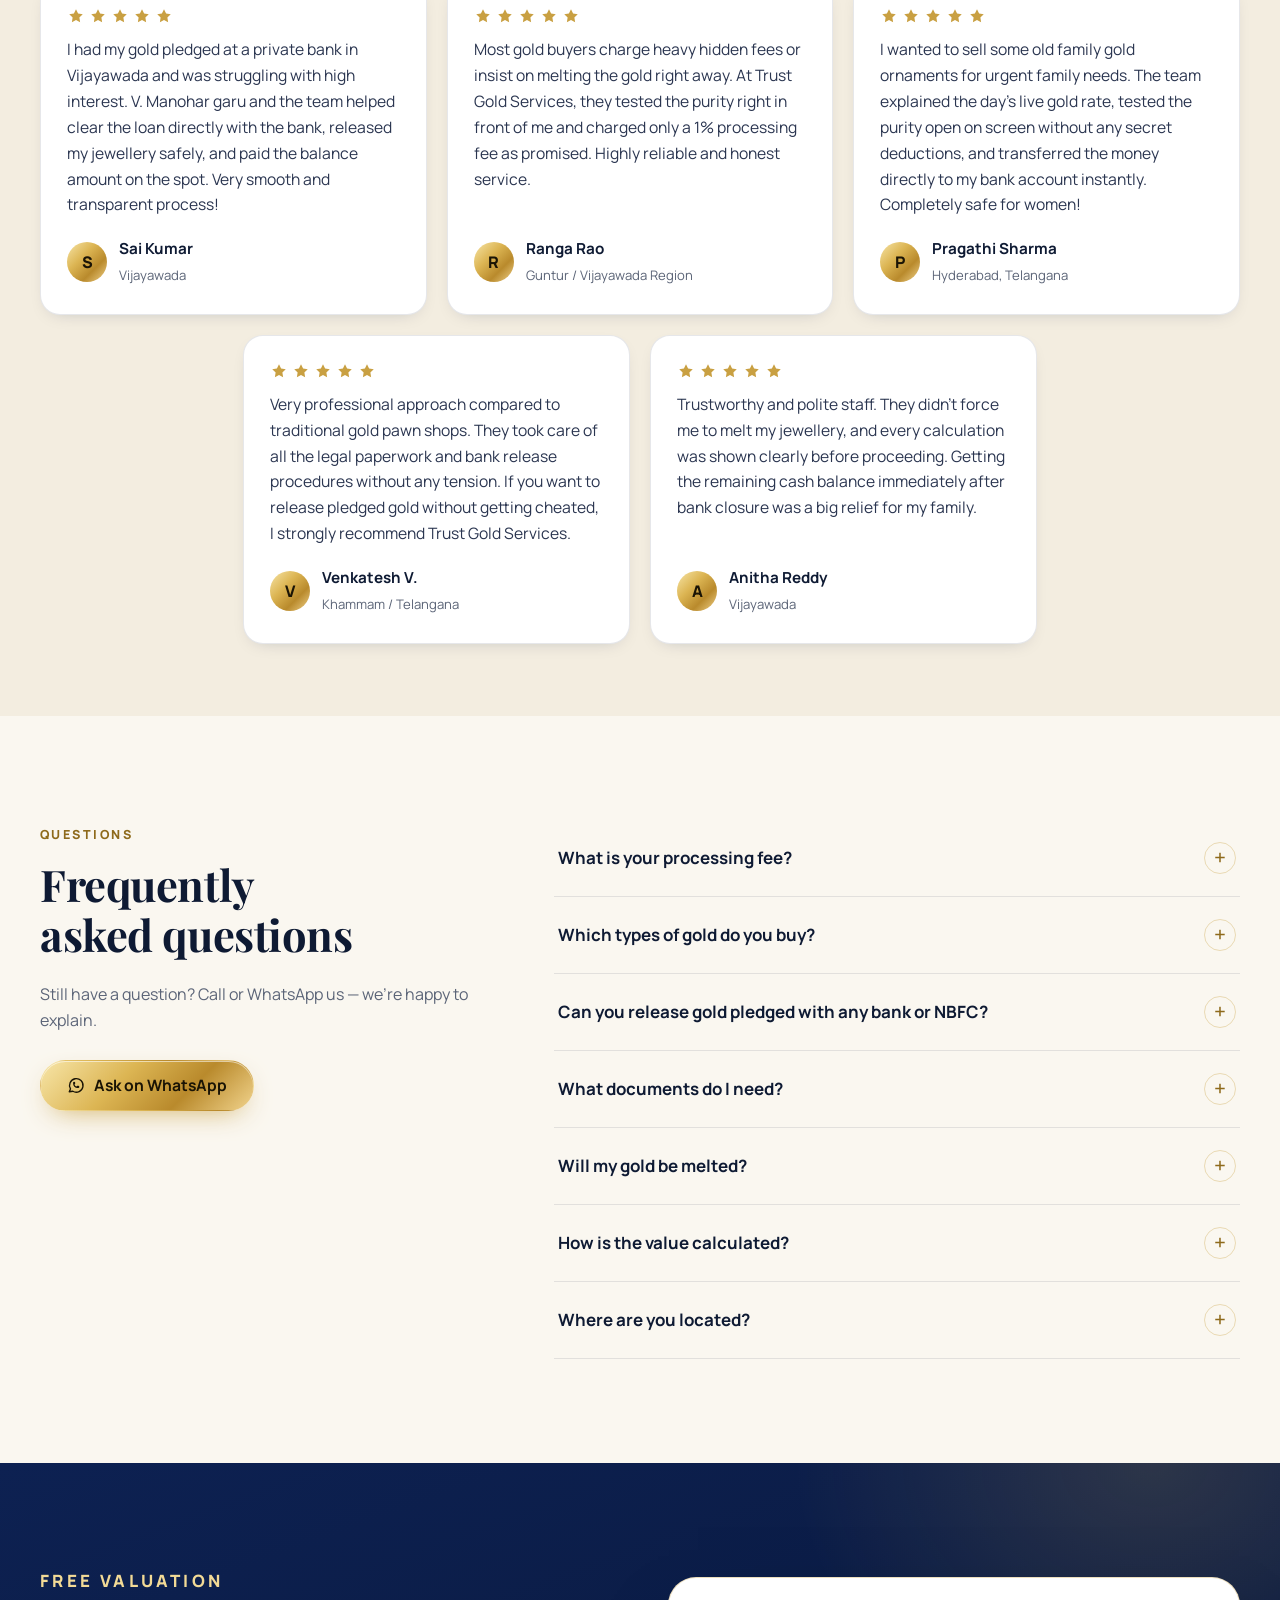
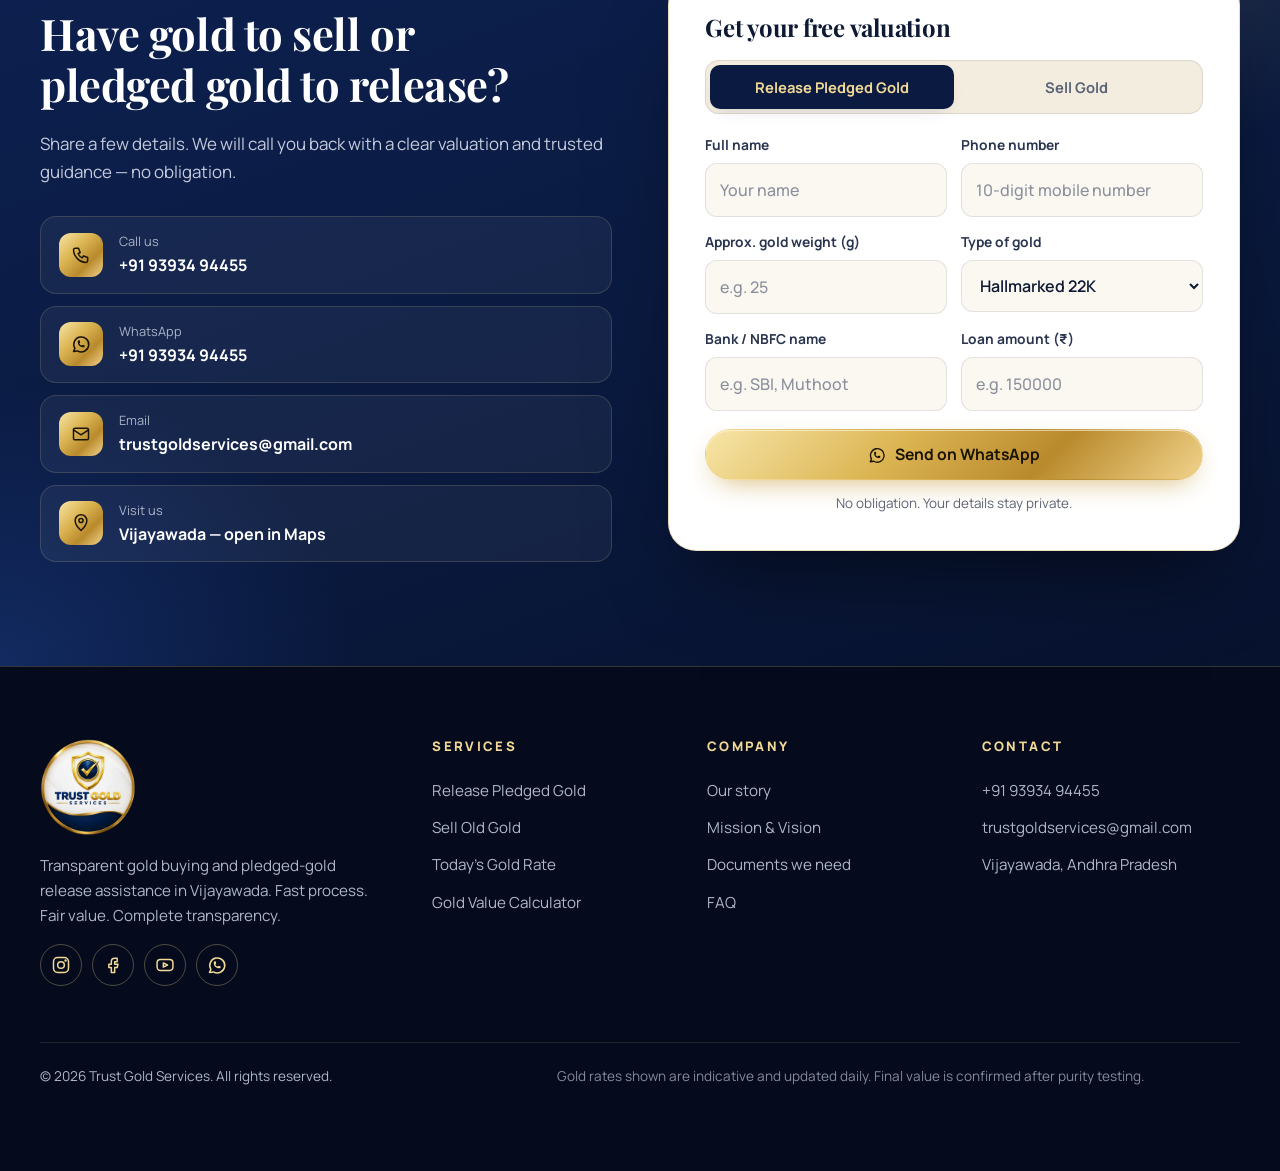
==== commit 8879de07: "Mobile: menu button in the corner, slimmer bottom bar, one-line rate strip Co-Authored-By: Claude Op" ====
--- a/trust-gold-services/index.html
+++ b/trust-gold-services/index.html
@@ -570,7 +570,7 @@
 
   <!-- Mobile action bar -->
   <nav class="actionbar" aria-label="Quick contact">
-    <a data-link="phone" href="tel:+919393494455"><svg class="ic"><use href="#i-phone" /></svg><span data-i18n="cta.call">Call Now</span></a>
+    <a data-link="phone" href="tel:+919393494455"><svg class="ic"><use href="#i-phone" /></svg><span data-i18n="bar.call">Call</span></a>
     <a class="actionbar__wa" data-link="whatsapp" href="https://wa.me/919393494455" target="_blank" rel="noopener"><svg class="ic"><use href="#i-whatsapp" /></svg><span>WhatsApp</span></a>
     <a class="actionbar__gold" href="#contact"><svg class="ic"><use href="#i-calc" /></svg><span data-i18n="cta.value">Free Valuation</span></a>
   </nav>
--- a/trust-gold-services/styles.css
+++ b/trust-gold-services/styles.css
@@ -190,7 +190,7 @@
 .nav a:hover::after, .nav a.is-active::after { transform: scaleX(1); }
 .nav__mobile-prefs { display: none; }
 
-.header__tools { display: flex; align-items: center; gap: 10px; }
+.header__tools { display: flex; align-items: center; gap: 10px; margin-left: auto; }
 .lang-btn {
   display: inline-flex; padding: 3px; gap: 2px; border-radius: 999px; cursor: pointer;
   border: 1px solid var(--line-gold); background: var(--surface);
@@ -270,7 +270,7 @@
 .slider { position: relative; padding: 5px; border-radius: 26px; background: var(--gold-grad); box-shadow: 0 40px 80px -30px rgba(0, 0, 0, .7), 0 0 0 10px rgba(242, 218, 150, .06); }
 .slider__glow { position: absolute; inset: -40px; z-index: -1; background: radial-gradient(circle, rgba(220, 181, 83, .3), transparent 65%); filter: blur(10px); }
 .slider__track { position: relative; overflow: hidden; touch-action: pan-y; cursor: grab; user-select: none; aspect-ratio: 16 / 9; border-radius: 21px; background: var(--navy-2); }
-.slide { position: absolute; inset: 0; width: 100%; height: 100%; object-fit: cover; opacity: 0; transform: scale(1.06); transition: opacity 1s ease, transform 6s ease-out; }
+.slide { position: absolute; inset: 0; width: 100%; height: 100%; object-fit: cover; opacity: 0; transform: scale(1.06); transform-origin: center top; transition: opacity 1s ease, transform 6s ease-out; }
 .slide.is-active { opacity: 1; transform: scale(1); }
 .slider__bar { position: absolute; left: 0; bottom: 0; height: 3px; width: 100%; background: var(--gold-grad); transform-origin: left; transform: scaleX(0); z-index: 2; }
 .slider__bar.is-running { animation: slidebar var(--slide-ms, 5000ms) linear forwards; }
@@ -633,16 +633,16 @@
 .actionbar { display: none; }
 @media (max-width: 900px) {
   .fab { display: none; }
-  body { padding-bottom: 72px; }
+  body { padding-bottom: 56px; }
   .actionbar {
-    position: fixed; left: 0; right: 0; bottom: 0; z-index: 45; display: grid; grid-template-columns: 1fr 1fr 1.2fr;
-    gap: 8px; padding: 8px 10px calc(8px + env(safe-area-inset-bottom));
+    position: fixed; left: 0; right: 0; bottom: 0; z-index: 45; display: grid; grid-template-columns: 1fr 1fr 1fr;
+    gap: 6px; padding: 6px 8px calc(6px + env(safe-area-inset-bottom));
     background: var(--header-bg); backdrop-filter: blur(14px); -webkit-backdrop-filter: blur(14px); border-top: 1px solid var(--line);
   }
-  .actionbar a { display: flex; align-items: center; justify-content: center; gap: 7px; padding: 12px 6px; border-radius: 12px; font-weight: 700; font-size: .88rem; background: var(--navy); color: #fff; }
+  .actionbar a { display: flex; align-items: center; justify-content: center; gap: 5px; height: 40px; padding: 0 4px; border-radius: 10px; font-weight: 700; font-size: .78rem; line-height: 1.1; white-space: nowrap; background: var(--navy); color: #fff; }
   .actionbar .actionbar__wa { background: #1fae54; }
   .actionbar .actionbar__gold { background: var(--gold-grad); color: #1a1405; }
-  .actionbar .ic { width: 18px; height: 18px; }
+  .actionbar .ic { width: 15px; height: 15px; }
 }
 
 /* ---------- Reveal on scroll ---------- */
@@ -661,3 +661,11 @@
   .footer__bottom { padding-right: 96px; padding-bottom: 84px; }
   .fab { bottom: 84px; }
 }
+
+/* Small phones: keep the gold-rate strip on one line */
+@media (max-width: 420px) {
+  .ratebar { font-size: .74rem; }
+  .ratebar__inner { gap: 10px; }
+  .ratebar__live, .ratebar__rates, .ratebar__rates span { white-space: nowrap; }
+  .ratebar__rates { flex-wrap: nowrap; gap: 10px; }
+}
